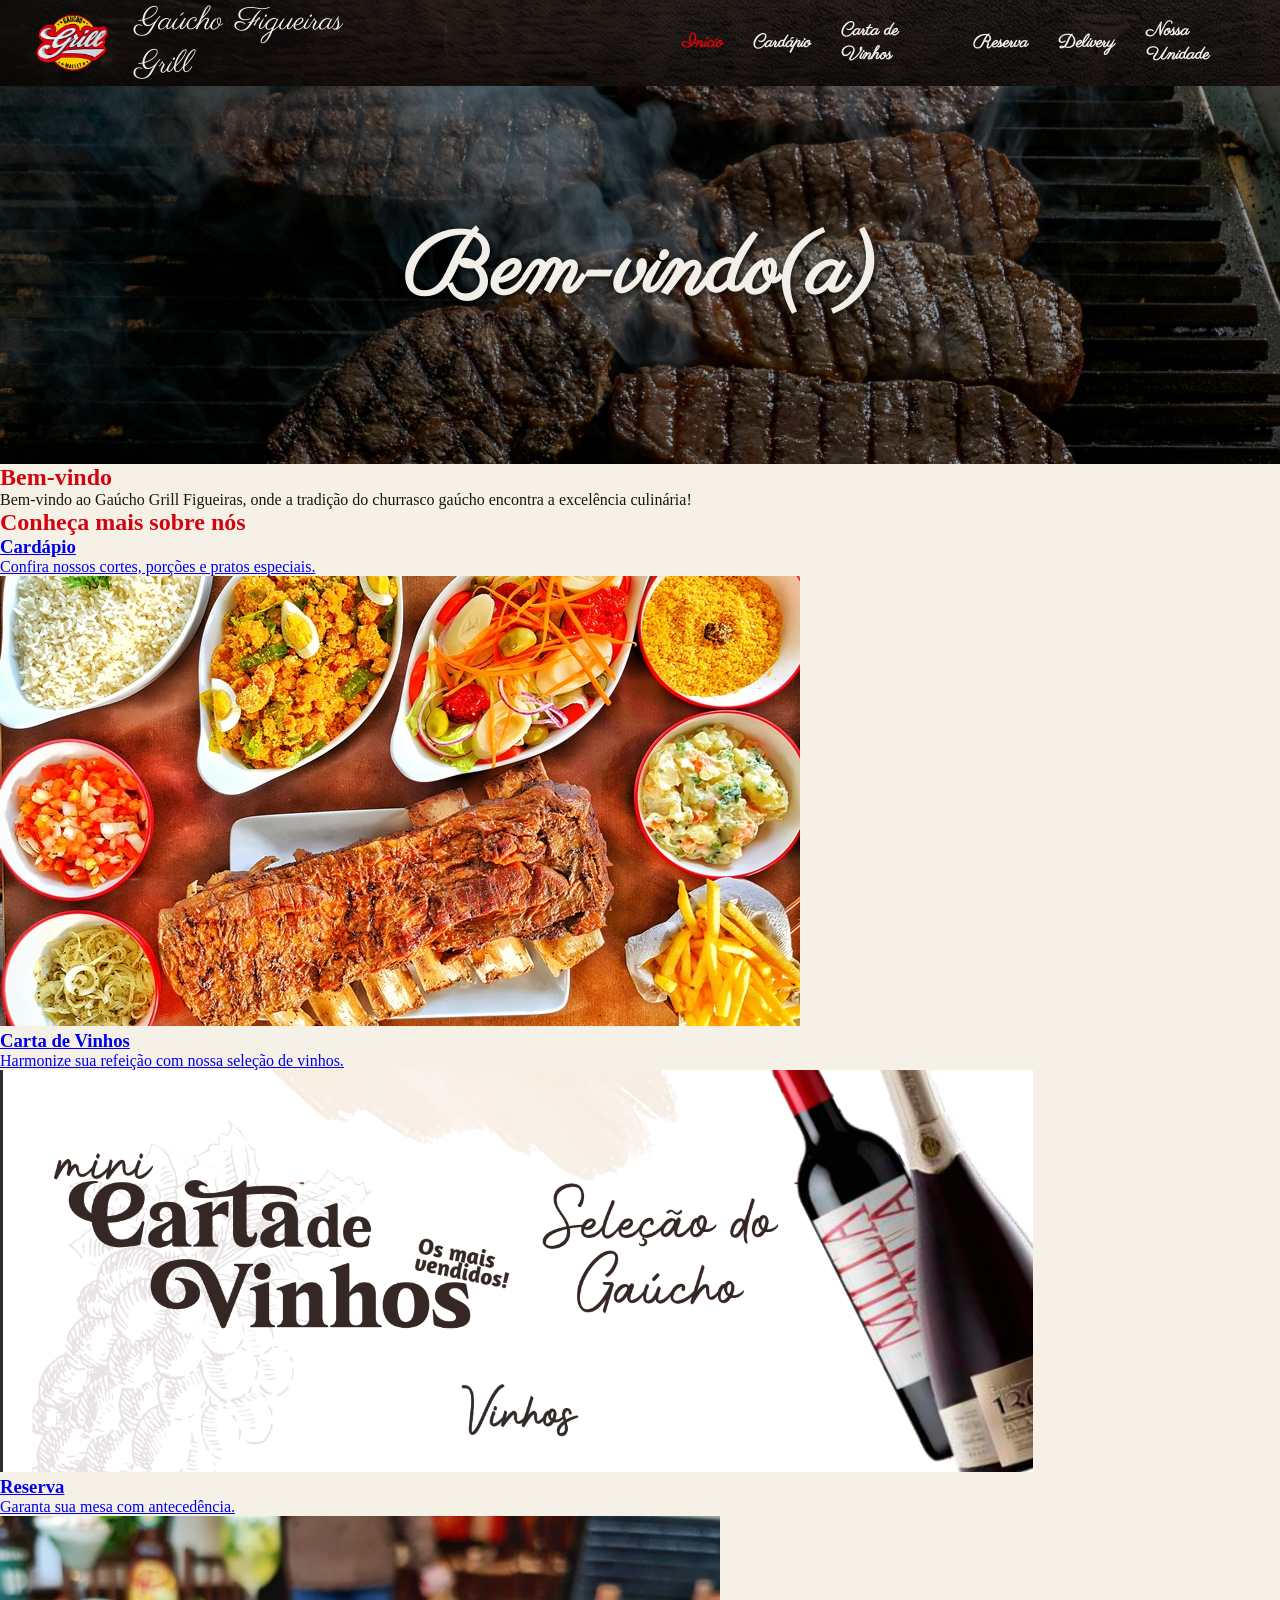
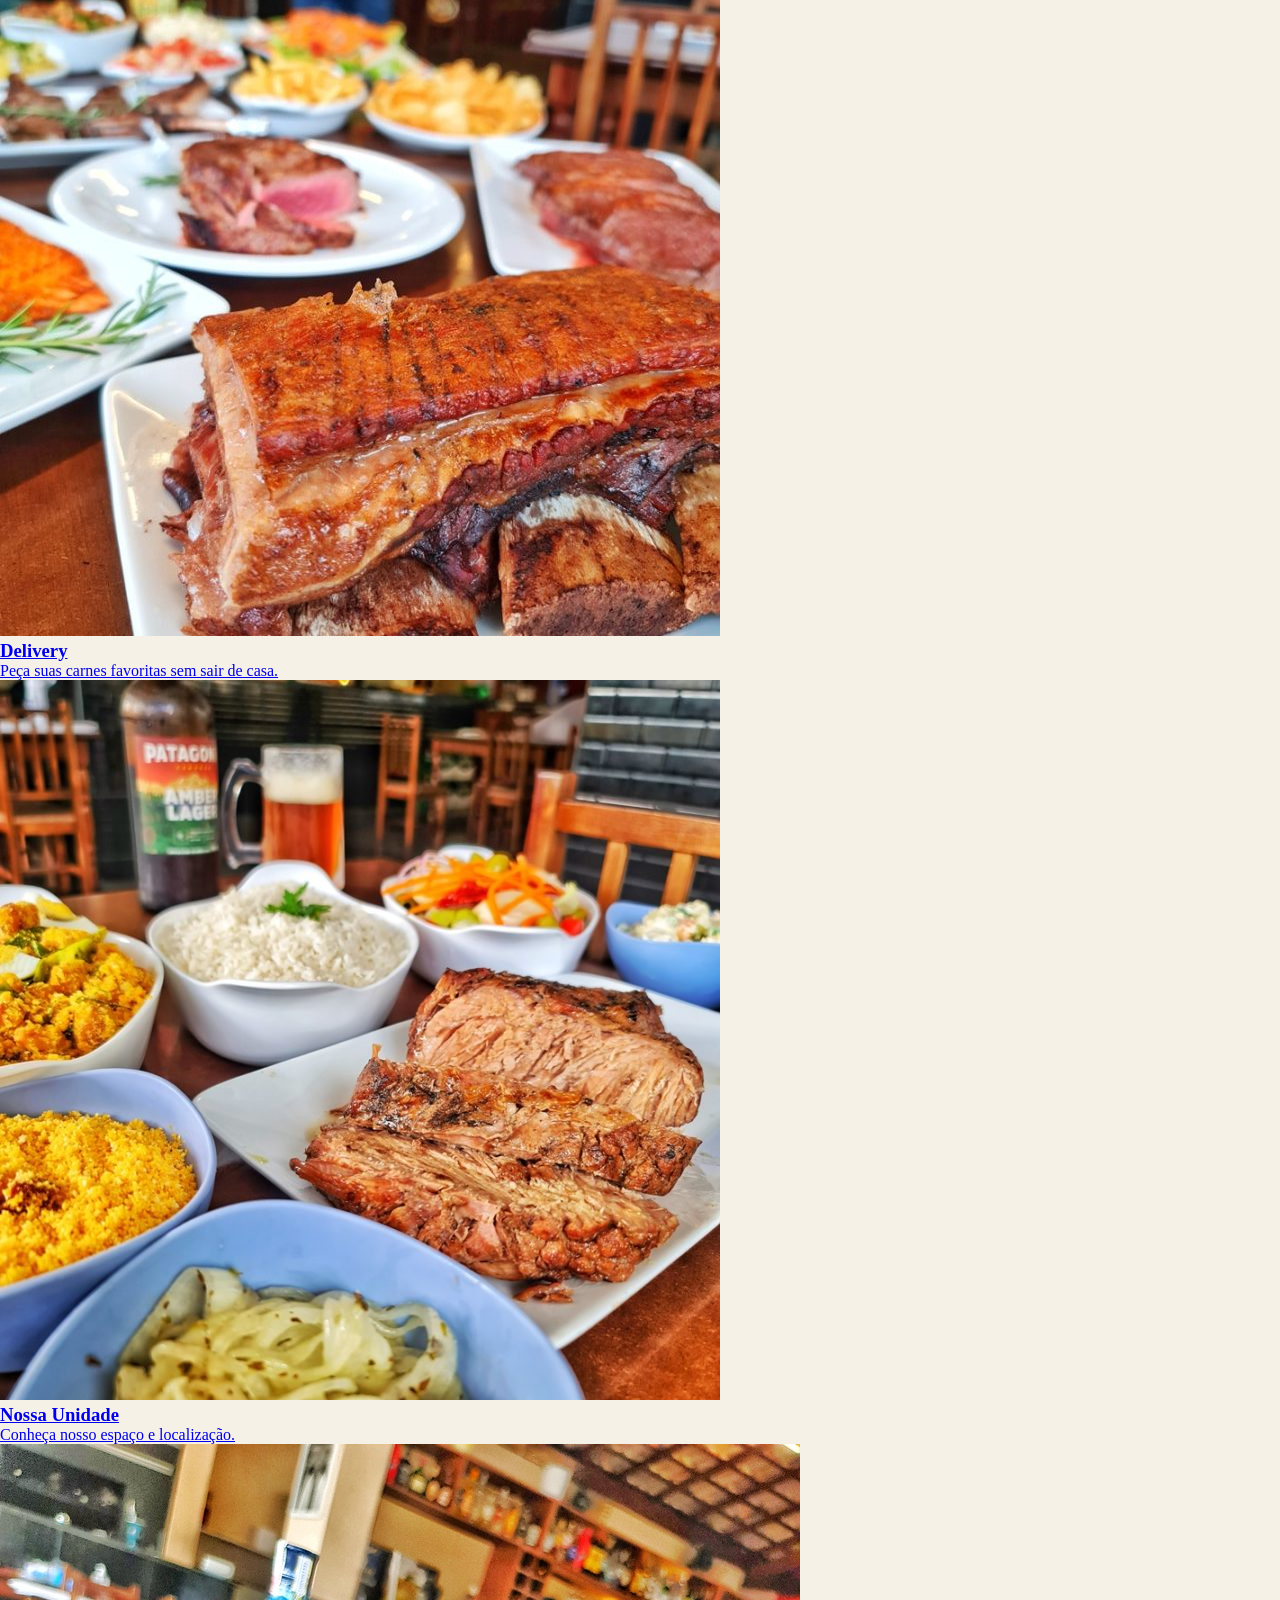
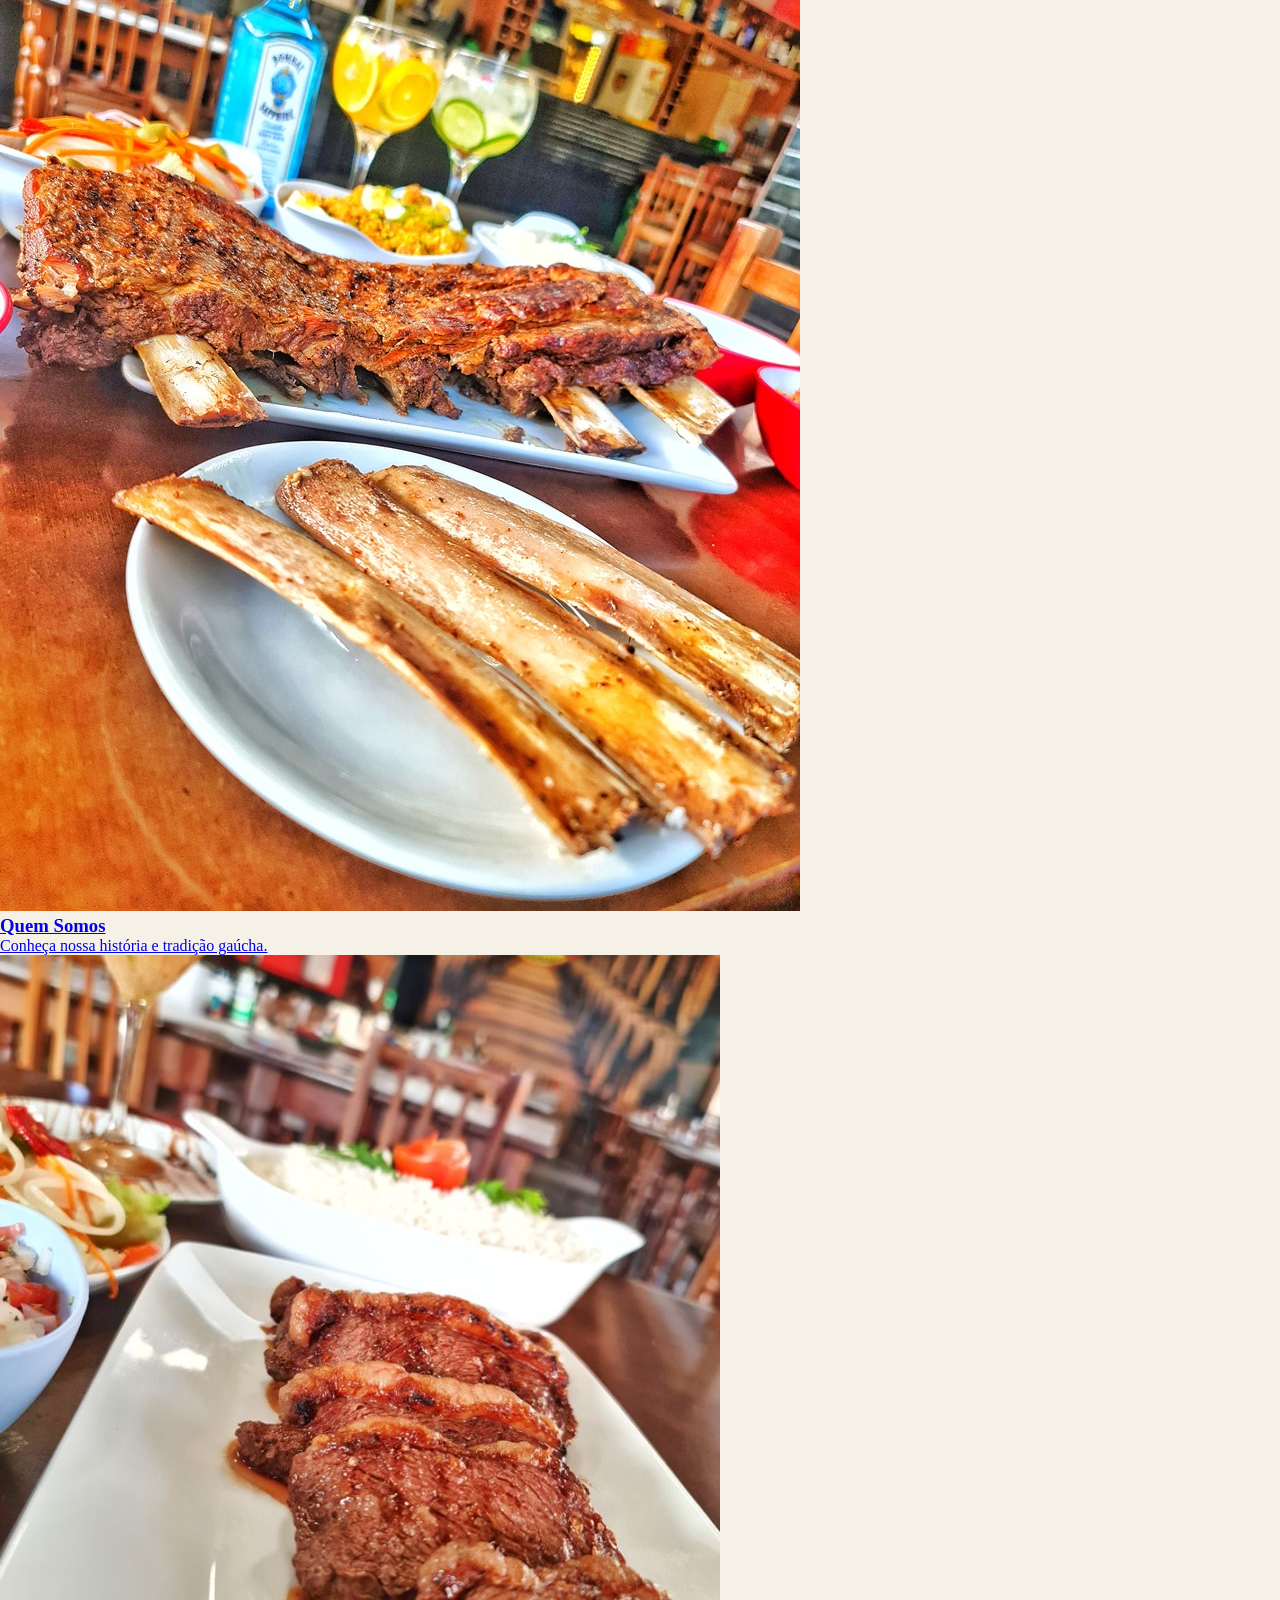
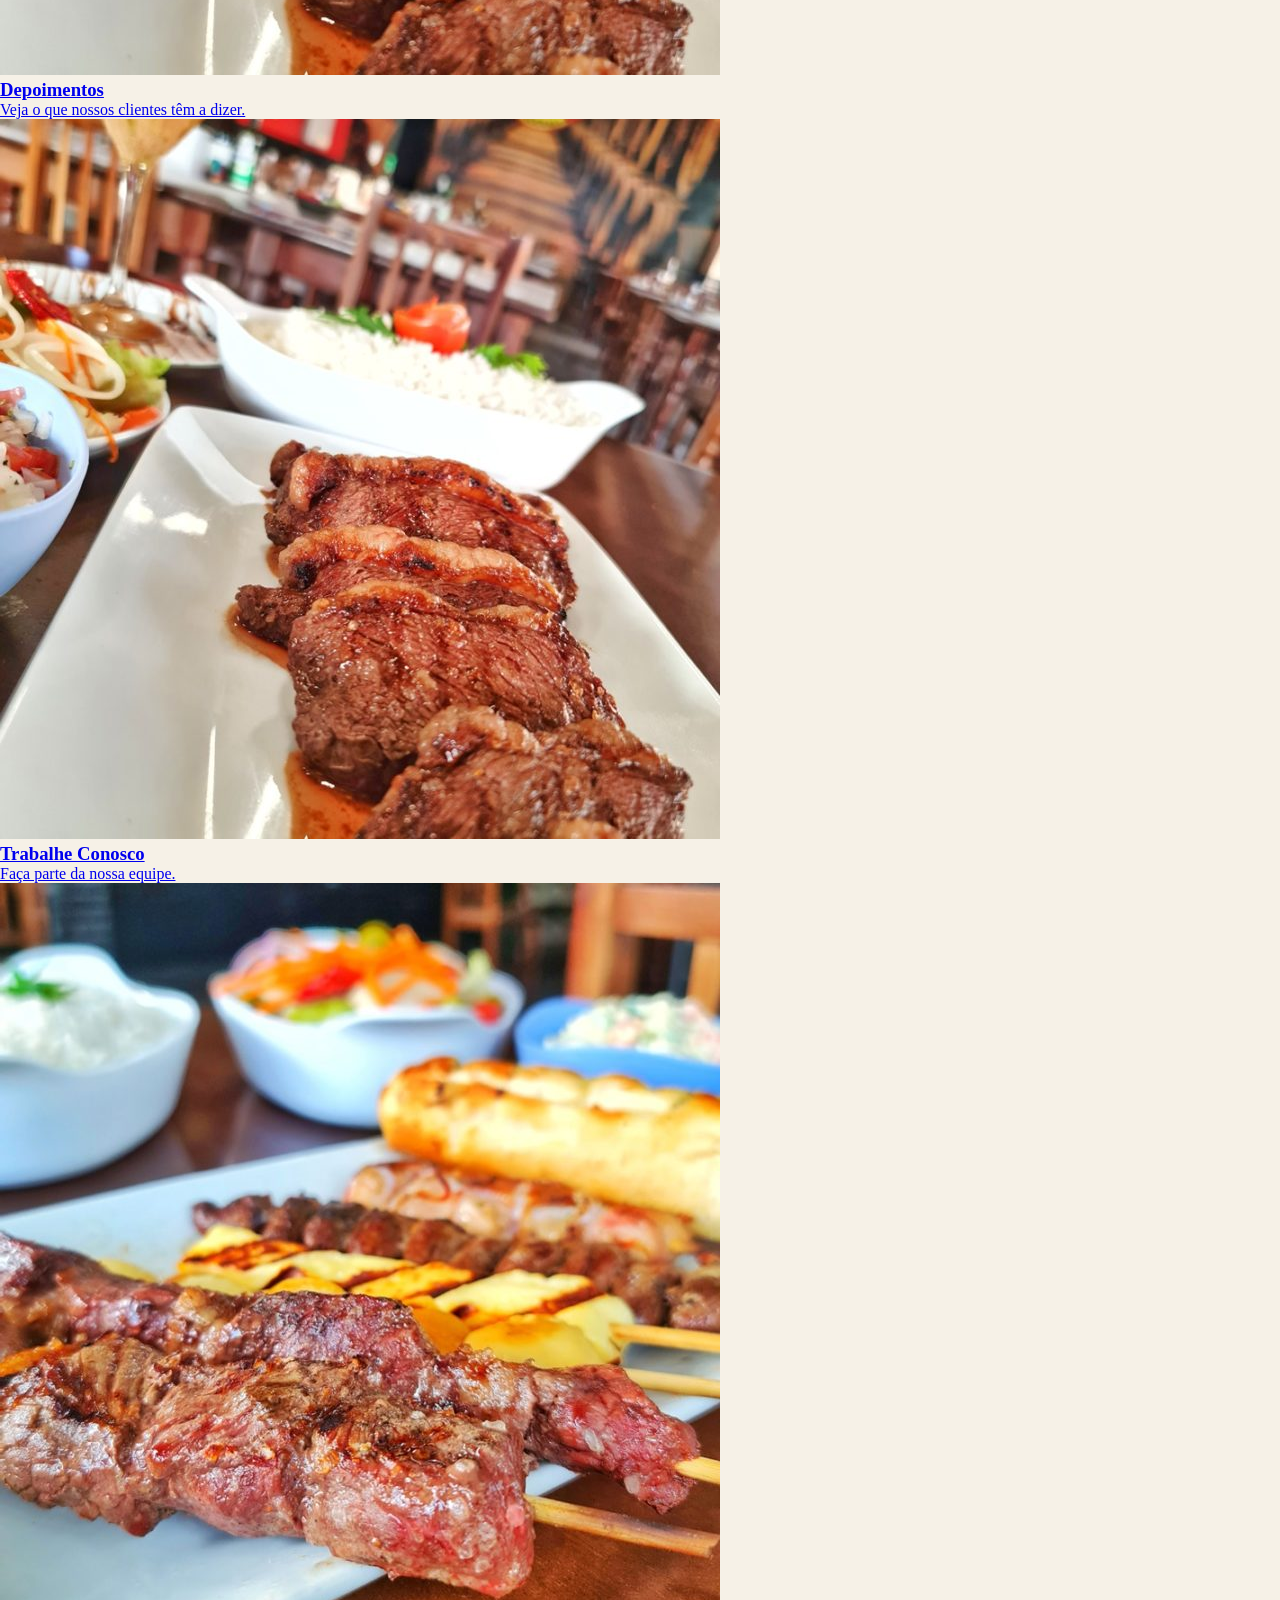
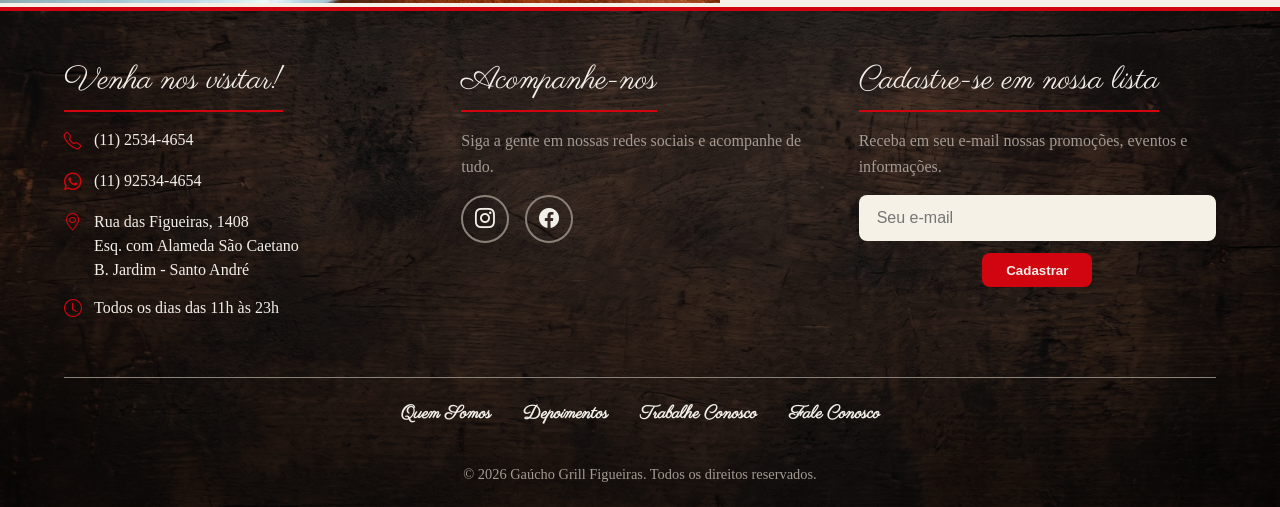
==== index.html @ 1b8442ca "Update social media links and header text" ====
<!DOCTYPE html>
<html lang="pt-BR">

<head>
    <meta charset="UTF-8">
    <meta name="viewport" content="width=device-width, initial-scale=1.0">
    <title>Gaúcho Grill Figueiras</title>

    <!--* link dos icones telefone e whatsapp-->
    <link rel="stylesheet" href="https://cdn.jsdelivr.net/npm/bootstrap-icons/font/bootstrap-icons.css">

    <!--* Caminho para o CSS. *-->
    <link rel="stylesheet" href="css/variaveis.css">
    <link rel="stylesheet" href="css/base.css">
    <link rel="stylesheet" href="css/header_footer.css"> 

</head>

<body>
    <a href="#main" class="skip-link">Pular para o conteúdo principal</a>

    <header class="header_inicio">
    
        <nav aria-label="Menu principal" class="menu">
            
            <a href="index.html" aria-label="Voltar para a página inicial">
                <img src="assets/logo/gaucho_logo.png" alt="Gaúcho Grill Figueiras - página inicial" class="logo">
            </a>
            <h1> Gaúcho Figueiras Grill </h1>
            <a href="index.html" aria-current="page">Início</a>
            <a href="paginas/cardapio.html">Cardápio</a>
            <a href="paginas/carta_vinho.html">Carta de Vinhos</a>
            <a href="paginas/reserva.html">Reserva</a>
            <a href="paginas/delivery.html">Delivery</a>
            <a href="paginas/nossa_unidade.html">Nossa Unidade</a>
        </nav>

        <h1 class="banner_inicial">Bem-vindo(a)</h1>

    </header>

    <main id="main">  
        <article>
            <h2>Bem-vindo</h2>
            <p>Bem-vindo ao Gaúcho Grill Figueiras, onde a tradição do churrasco
                gaúcho encontra a excelência culinária!</p>
        </article>

        <section>
            <h2>Conheça mais sobre nós</h2>

            <article>

                <a href="paginas/cardapio.html">
                    <h3>Cardápio</h3>
                    <p>Confira nossos cortes, porções e pratos especiais.</p>
                    <img src="assets/img/imagem_1.jpg" alt="Salão do restaurante com mesa farta">
                </a>

            </article>


            <article>
                <a href="paginas/carta_vinho.html">
                    <h3>Carta de Vinhos</h3>
                    <p>Harmonize sua refeição com nossa seleção de vinhos.</p>
                    <img src="assets/img/carta_vinho1.png" alt="Banner da Carta de vinhos - seleção do gaúcho">
                </a>
            </article>

            <article>

                <a href="paginas/reserva.html">
                    <h3>Reserva</h3>
                    <p>Garanta sua mesa com antecedência.</p>
                    <img src="assets/img/imagem_10.jpg" alt="Mesa farta com costelas em destaque">
                </a>
            </article>

            <article>

                <a href="paginas/delivery.html">
                    <h3>Delivery</h3>
                    <p>Peça suas carnes favoritas sem sair de casa.</p>
                    <img src="assets/img/imagem_7.jpg" alt="Prato de costela com arroz e farofa">
                </a>
            </article>

            <article>

                <a href="paginas/nossa_unidade.html">
                    <h3>Nossa Unidade</h3>
                    <p>Conheça nosso espaço e localização.</p>
                    <img src="assets/img/imagem_2.jpg" alt="Mesa farta do restaurante com bar ao fundo">

                </a>
            </article>

            <article>
                <a href="paginas/quem_somos.html">
                    <h3>Quem Somos</h3>
                    <p>Conheça nossa história e tradição gaúcha.</p>
                    <img src="assets/img/imagem_8.jpg"
                        alt="Mesa com prato de carne, arroz, uma taça de vinho, e ao fundo uma parte do restaurante desfocado">
                </a>
            </article>

            <article>
                <a href="paginas/depoimentos.html">
                    <h3>Depoimentos</h3>
                    <p>Veja o que nossos clientes têm a dizer.</p>
                    <img src="assets/img/imagem_8.jpg"
                        alt="Mesa com prato de carne, arroz, uma taça de vinho, e ao fundo uma parte do restaurante desfocado">

                </a>
            </article>

            <article>
                <a href="paginas/trabalhe_conosco.html">
                    <h3>Trabalhe Conosco</h3>
                    <p>Faça parte da nossa equipe.</p>
                    <img src="assets/img/imagem_6.jpg" alt="Espetos grelhados na churrasqueira">

                </a>
            </article>
        </section>
    </main>

    <footer id="rodape">
        <section class="coluna_footer">
            <h2>Venha nos visitar!</h2>
            <address>
                <ul class="lista_contato">
                    <li>
                        <i aria-hidden="true" class="bi bi-telephone"></i>
                        <a href="tel:+551125344654">(11) 2534-4654</a>
                    </li>
                    <li>
                        <i aria-hidden="true" class="bi bi-whatsapp"></i>
                        <a href="https://wa.me/5511925344654" target="_blank" rel="noopener noreferrer">
                            (11) 92534-4654<span class="visually-hidden"> (abre em nova aba)</span>
                        </a>
                    </li>
                    <li>
                        <i aria-hidden="true" class="bi bi-geo-alt"></i>
                        <a href="https://www.google.com/maps?q=Rua+das+Figueiras,+1408,+Santo+André" target="_blank" rel="noopener noreferrer">
                            Rua das Figueiras, 1408<br>
                            Esq. com Alameda São Caetano<br>
                            B. Jardim - Santo André<span class="visually-hidden"> (abre em nova aba)</span>
                        </a>
                    </li>
                    <li>
                        <i aria-hidden="true" class="bi bi-clock"></i>
                        Todos os dias das 11h às 23h
                    </li>
                </ul>
            </address>
        </section>

        <section class="coluna_footer">
            <h2>Acompanhe-nos</h2>
            <p>Siga a gente em nossas redes sociais e acompanhe de tudo.</p>
            <ul class="lista_redes">
                <li><a href="https://www.instagram.com/gauchofigueiras" aria-label="Instagram do Gaúcho Grill"><i aria-hidden="true" class="bi bi-instagram"></i></a></li>
                <li><a href="https://www.facebook.com/gauchofigueiras" aria-label="Facebook do Gaúcho Grill"><i aria-hidden="true" class="bi bi-facebook"></i></a></li>
            </ul>
        </section>

        <section class="coluna_footer">
            <h2>Cadastre-se em nossa lista</h2>
            <p>Receba em seu e-mail nossas promoções, eventos e informações.</p>
            <form class="form_lista" action="#" method="post">
                <label for="email" class="visually-hidden">E-mail</label>
                <input type="email" id="email" name="email" placeholder="Seu e-mail" autocomplete="email" required>
                <button type="submit">Cadastrar</button>
            </form>
        </section>

        <nav aria-label="Rodapé" class="menu_footer">
            <a href="paginas/quem_somos.html">Quem Somos</a>
            <a href="paginas/depoimentos.html">Depoimentos</a>
            <a href="paginas/trabalhe_conosco.html">Trabalhe Conosco</a>
            <a href="paginas/fale_conosco.html">Fale Conosco</a>
        </nav>

        <p class="copyright">&copy; 2026 Gaúcho Grill Figueiras. Todos os direitos reservados.</p>
    </footer>

</body>

</html>
---- css/variaveis.css ----
:root {

    /** Paleta **/

    /* Fundos */
    --cor-fundo-escuro: #1c1614;               /* 60%, base */
    --cor-fundo-escuro-alternativo: #2a201c;   /* 60%, base */
    --cor-fundo-claro: #f6f1e7;                /* 60%, base */
    
    /* Textos e Títulos */
    --texto-claro: #f2eee8;                    /* 30%, apoio */
    --texto-escuro: #1c1411;                   /* 30%, apoio */
    --texto-secundario: #a39a92;               /* 30%, apoio */
    --cor-titulo-escuro: #eec416;
    --cor-titulo-claro: #9e0410;  
    --cor-subtitulo-claro: 	#d10510;  

    /* Destaques */
    --cor-destaque-vermelho: #d10510;          /* 10%, destaque */
    --cor-destaque-amarelo:  #eec416;          /* 10%, destaque */

    /* Hover */
    --hover-vinho: #9e0410;                    
    --hover-mostarda: #c9a00d;

    /* Apoio, bordas e divisores */
    --cor-apoio: #5c6b3a;
    --borda-divisores: #8a8178;

    /* Espaçamentos */
    --espaçamento: 0.5rem;
}
---- css/header_footer.css ----
@import url('https://fonts.googleapis.com/css2?family=Cabin:ital,wght@0,400..700;1,400..700&family=Parisienne&display=swap');

* {                   /*! O seletor "*" serve para todos os elementos de modo geral. */
    margin: 0px;      
    padding: 0px;     
}

.visually-hidden {
    position: absolute;     
    width: 1px;             
    height: 1px;            
    overflow: hidden;       
    clip: rect(0 0 0 0);    
    white-space: nowrap;    /*! Impede o texto de quebrar linha */
}


/** <body> **/
body {                /*! Controla tudo que está dentro da tag <body> */
    background-color: var(--cor-fundo-claro);   
    color: var(--texto-escuro);                 
}


/** Skip-link para a acessibilidade. **/
.skip-link {          /*! Controla a tag <a href="#main" class="skip-link"> do HTML. */
    position: absolute;                         
    top: -100%;                                 /*! Joga o link para fora da tela */
    left: 0;                                    
    background-color: var(--cor-fundo-escuro);  
    color: var(--texto-claro);                  
    padding: 0.75rem 1rem;                      /*! Espaço dentro do link */
    z-index: 100;                               /*! Fica acima de todo o resto */
}

.skip-link:focus {      /*! aplica :focus ao skip-link para que ele receba foco. Serve para a acessibilidade. */
    top: 0;             /*! Traz o link de volta para a tela quando recebe foco */
}


/** Header **/
header {
    background-color: var(--cor-fundo-escuro);  /*! Cor de fundo escura do header */
}


/** faixa do menu: <nav aria-label="Menu principal" class="menu"> **/
.menu {                /*! Controla a tag <nav> do header. */
    background-image: 
        linear-gradient(rgba(0, 0, 0, 0), rgba(0, 0, 0, 0.4)),   
        url("../assets/img/header_footer.jpg");                    
    padding: 0rem 2rem;           
    display: flex;                
    align-items: center;          
    justify-content: flex-end;    /*! links no canto direito */
    gap: 1.5rem;                  
    position: fixed;              /*! A faixa acompanha a rolagem da página */
    top: 0;                       
    right: 0;                     
    left: 0;                      
    z-index: 50;                  
}

.menu h1 { 
    color: var(--texto-claro);
    font-family: "Parisienne", cursive;
    margin-right: 17rem;
    font-size: 2rem; 
    font-weight: 500;
    word-spacing: 0.2rem;
}

.menu a {               /*! Controla a tag <a> presente no <nav> do header. */
    padding: 0.20rem;                    /*! Espaço dentro de cada link */
    color: var(--texto-claro);           
    text-decoration: none;               /*! Tira o sublinhado do link */
    font-family: "Parisienne", cursive;
    font-size: large;
    font-weight: 700;
}

.menu a:first-child {
    margin-right: auto;   
    padding: 0;            
}

.menu a:first-child:hover {
    background-color: transparent;   
}

.menu a:hover {         /*! Controla o :hover (Quando o mouse interage com o elemento) da tag <a> presente <nav> do header. */
    color: var(--cor-destaque-vermelho);   
    transition: color 0.2s;
}                     


.menu a[aria-current="page"] {
    background-color: transparent;
    color: var(--cor-destaque-vermelho);          
}


/** Logo **/
.logo {
    height: 5rem;      
    width: auto;       
    display: block;    /*! Tira o espaço extra que imagens inline têm embaixo */
}

.link_logo {              /*! Controla a iamgem do  logo apenas */
    display: inline-block;   /*! Permite usar margem no link */
    margin: 0rem 1.5rem;     
} 


/** Banners: coisas em comum **/
.banner_inicial, .banner_cardapio, 
.banner_vinho, .banner_delivery, 
.banner_depoimentos, .banner_fale_conosco,
.banner_nossa_unidade, .banner_quem_somos,
.banner_reserva, .banner_trabalhe_conosco  {            
    margin-top: 5rem;                           
    background-size: cover;                     /*! A imagem cobre toda a área, cortando o excesso */
    min-height: 24rem;                          
    display: flex;                              /*! Ativa o centralizador do título */
    align-items: center;                        /*! Centraliza o título na vertical */
    justify-content: center;                    /*! Centraliza o título na horizontal */
    color: var(--texto-claro);                  
    text-shadow: 2px 2px 8px rgba(0, 0, 0, 0.8);   
    font-family: "Parisienne", cursive;        
    font-size: 5.5rem;                          
}



/** Banners: diferenças **/

/** 1- Banner index.html **/
.banner_inicial {            /*! Coloca um título e um banner. */
    background-image: 
        linear-gradient(rgba(0, 0, 0, 0.4), rgba(0, 0, 0, 0.4)),   /*! Película escura sobre a foto */
        url(../assets/img/banner_ficticio.jpg);                    /*! Imagem do banner da página inicial */
    background-repeat: no-repeat;     
    background-position: center;      
    background-size: cover;          
}

/** 2- Banner cardapio **/
.banner_cardapio {
    background-image: 
        linear-gradient(rgba(0, 0, 0, 0.4), rgba(0, 0, 0, 0.4)),   
        url(../assets/img/banner_ficticio.jpg);                    
    background-repeat: no-repeat;     
    background-position: center;      
    background-size: cover;           
}

/** 3- Banner Carta de Vinhos **/
.banner_vinho {
    background-image: 
        linear-gradient(rgba(0, 0, 0, 0.4), rgba(0, 0, 0, 0.4)),   
        url(../assets/img/carta_vinho1.png);                    
    background-repeat: no-repeat;     
    background-position: center;      
    background-size: cover;           
}

/** 4- Banner Delivery **/
.banner_delivery {
    background-image: 
        linear-gradient(rgba(0, 0, 0, 0.4), rgba(0, 0, 0, 0.4)),   
        url(../assets/img/imagem_7.jpg);                    
    background-repeat: no-repeat;     
    background-position: center;      
    background-size: cover;           
}

/** 5- Banner Depoimentos **/
.banner_depoimentos {
    background-image: 
        linear-gradient(rgba(0, 0, 0, 0.4), rgba(0, 0, 0, 0.4)),   
        url(../assets/img/imagem_8.jpg);                    
    background-repeat: no-repeat;     
    background-position: center;      
    background-size: cover;           
}

/** 6- Banner Fale Conosco **/
.banner_fale_conosco {
    background-image: 
        linear-gradient(rgba(0, 0, 0, 0.4), rgba(0, 0, 0, 0.4)),   
        url(../assets/img/banner_ficticio.jpg);                    
    background-repeat: no-repeat;     
    background-position: center;      
    background-size: cover;           
}

/** 7- Banner Nossa Unidade **/
.banner_nossa_unidade {
    background-image: 
        linear-gradient(rgba(0, 0, 0, 0.4), rgba(0, 0, 0, 0.4)),   
        url(../assets/img/imagem_2.jpg);                    
    background-repeat: no-repeat;     
    background-position: center;      
    background-size: cover;           
}

/** 8- Banner Quem Somos **/
.banner_quem_somos {
    background-image: 
        linear-gradient(rgba(0, 0, 0, 0.4), rgba(0, 0, 0, 0.4)),   
        url(../assets/img/imagem_8.jpg);                    
    background-repeat: no-repeat;     
    background-position: center;      
    background-size: cover;           
}

/** 9- Banner Reserva **/
.banner_reserva {
    background-image: 
        linear-gradient(rgba(0, 0, 0, 0.4), rgba(0, 0, 0, 0.4)),   
        url(../assets/img/imagem_10.jpg);                    
    background-repeat: no-repeat;     
    background-position: center;      
    background-size: cover;           
}

/** 10- Banner Trabalhe Conosco **/
.banner_trabalhe_conosco {
    background-image: 
        linear-gradient(rgba(0, 0, 0, 0.4), rgba(0, 0, 0, 0.4)),   
        url(../assets/img/imagem_6.jpg);                    
    background-repeat: no-repeat;     
    background-position: center;      
    background-size: cover;           
}



/** Footer **/
footer {
    background-color: var(--cor-fundo-escuro);   
    background-image:
        linear-gradient(rgba(0, 0, 0, 0), rgba(0, 0, 0, 0.4)),   
        url("../assets/img/header_footer.jpg");                    
    background-size: cover;          
    background-position: center;     
    background-repeat: no-repeat;    
    color: var(--texto-claro);       
    padding: 3rem 4rem 1.5rem;       
    display: grid;
    grid-template-columns: repeat(3, 1fr);       
    gap: 2.5rem;                                 
    border-top: 4px solid var(--cor-destaque-vermelho);   
}

/** Títulos das colunas **/
.coluna_footer h2 {
    color: var(--texto-claro);                   /*! Título creme (antes era vermelho), mais neutro e elegante */
    font-family: "Parisienne", cursive;         
    font-weight: 400;                            
    font-size: 2rem;                             
    margin-bottom: 1rem;                         
    padding-bottom: 0.5rem;                      
    border-bottom: 2px solid var(--cor-destaque-vermelho);   /*! O vermelho agora fica só no sublinhado (antes era vermelho) */
    display: inline-block;                       
}

.coluna_footer p {
    line-height: 1.6;                            
    margin-bottom: 1rem;                         
    color: var(--texto-secundario);              
}

/** Listas sem marcadores **/
.lista_contato,
.lista_redes {
    list-style: none;                            /*! Tira as bolinhas da lista */
}

/** Contato: ícone + texto **/
.lista_contato li {
    display: flex;                              
    gap: 0.75rem;                                
    margin-bottom: 0.9rem;                       
    line-height: 1.5;                            
}

.lista_contato i {
    color: var(--cor-destaque-vermelho);          
    font-size: 1.1rem;                           /*! Tamanho dos ícones */
}

address {
    font-style: normal;                          
}

/** Links **/
footer a {
    color: var(--texto-claro);                   
    text-decoration: none;                       /*! Tira o sublinhado */
    transition: color 0.2s;                      /*! Troca de cor suave */
}

footer a[aria-current="page"] {
    color: var(--cor-destaque-vermelho);                   
    text-decoration: none;                       /*! Tira o sublinhado */
    transition: color 0.2s;                      /*! Troca de cor suave */
}

footer a:hover {
    color: var(--cor-destaque-vermelho);        
}

footer a:focus-visible {
    outline: 2px solid var(--texto-claro);       /*! Anel de foco claro, só aparece para quem navega pelo teclado */
    outline-offset: 3px;                         /*! Afasta o anel do elemento */
}

/** Redes sociais: ícones redondos **/
.lista_redes {
    display: flex;                               /*! Ícones lado a lado */
    gap: 1rem;                                   
}

.lista_redes a {
    display: flex;                               
    align-items: center;                         
    justify-content: center;                    
    width: 2.75rem;                              
    height: 2.75rem;                             
    border: 2px solid var(--borda-divisores);    /*! Contorno discreto, cinza-quente (antes era vermelho) */
    border-radius: 50%;                          
    font-size: 1.25rem;                         
}

.lista_redes a:hover {
    background-color: var(--cor-destaque-vermelho);   
    border-color: var(--cor-destaque-vermelho);       /*! O contorno também fica vermelho no hover */
    color: var(--texto-escuro);                      
}

/** Formulário: campo e botão na mesma linha **/
.form_lista {
    display: flex; 
    flex-direction: column;
    gap: 0.75rem;                              
}

.form_lista input {
    padding: 0.75rem 1rem;
    border: 2px solid transparent;
    border-radius: 8px;         
    background-color: var(--cor-fundo-claro);
    color: var(--texto-escuro);
    font-size: 1rem;                            
}

.form_lista input:focus {
    outline: none;                               /*! Tira o contorno padrão do navegador */
    border-color: var(--cor-destaque-vermelho);   /*! Borda amarela quando o campo está selecionado */
}

.form_lista button {
    align-self: center;          
    padding: 0.6rem 1.5rem;
    border: none;
    border-radius: 8px;
    background-color: var(--cor-destaque-vermelho);
    color: var(--texto-claro);
    font-weight: 700;
    cursor: pointer;
    transition: background-color 0.2s;
}

.form_lista button:hover {
    background-color: var(--hover-vinho);        /*! Vinho mais escuro ao passar o mouse */
}

/** Menu do rodapé **/
.menu_footer,
.copyright {
    grid-column: 1 / -1;                         /*! Ocupa a largura toda, da primeira à última coluna */
    text-align: center;                          
}

.menu_footer {
    display: flex;                               
    justify-content: center;                     
    gap: 2rem;                                   
    padding-top: 1.5rem;                         
    border-top: 1px solid var(--borda-divisores);
    font-family: "Parisienne", cursive;
    font-size: large;
    font-weight: 700;  
}

/** Copyright **/
.copyright {
    color: var(--texto-secundario);             
    font-size: 0.9rem;                           
    margin: 0;                                   
}


/** Footer no celular e tablet: uma coluna só **/
@media (max-width: 900px) {                      /*! Vale só para telas de até 900px */

    footer {
        grid-template-columns: 1fr;              /*! Vira 1 coluna, uma embaixo da outra */
        padding: 2rem 1.5rem 1rem;             
    }

    .menu_footer {
        flex-direction: column;                  
        align-items: center;                     
        gap: 1rem;                               
    }
}

/** Títulos **/
h1 {
    color: var(--cor-titulo-claro);              
}

h2 {
    color: var(--cor-subtitulo-claro);           
}
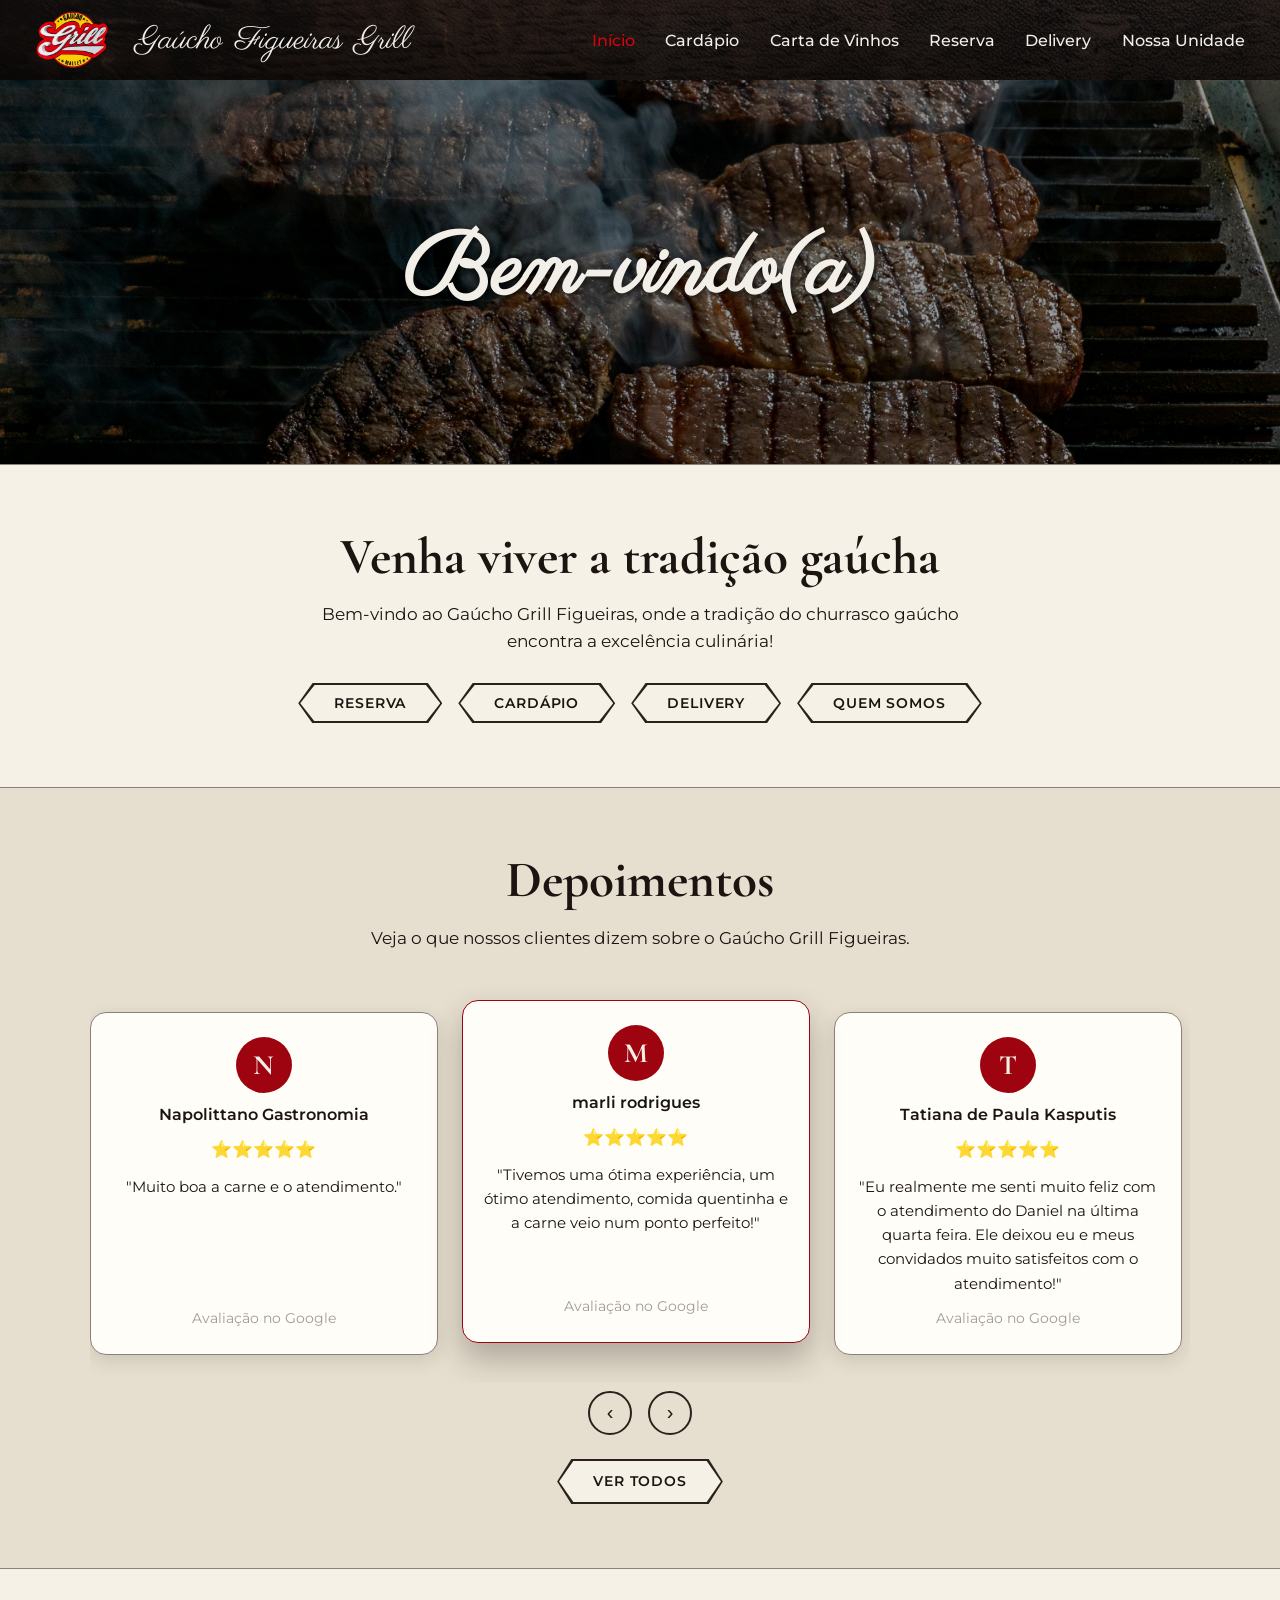
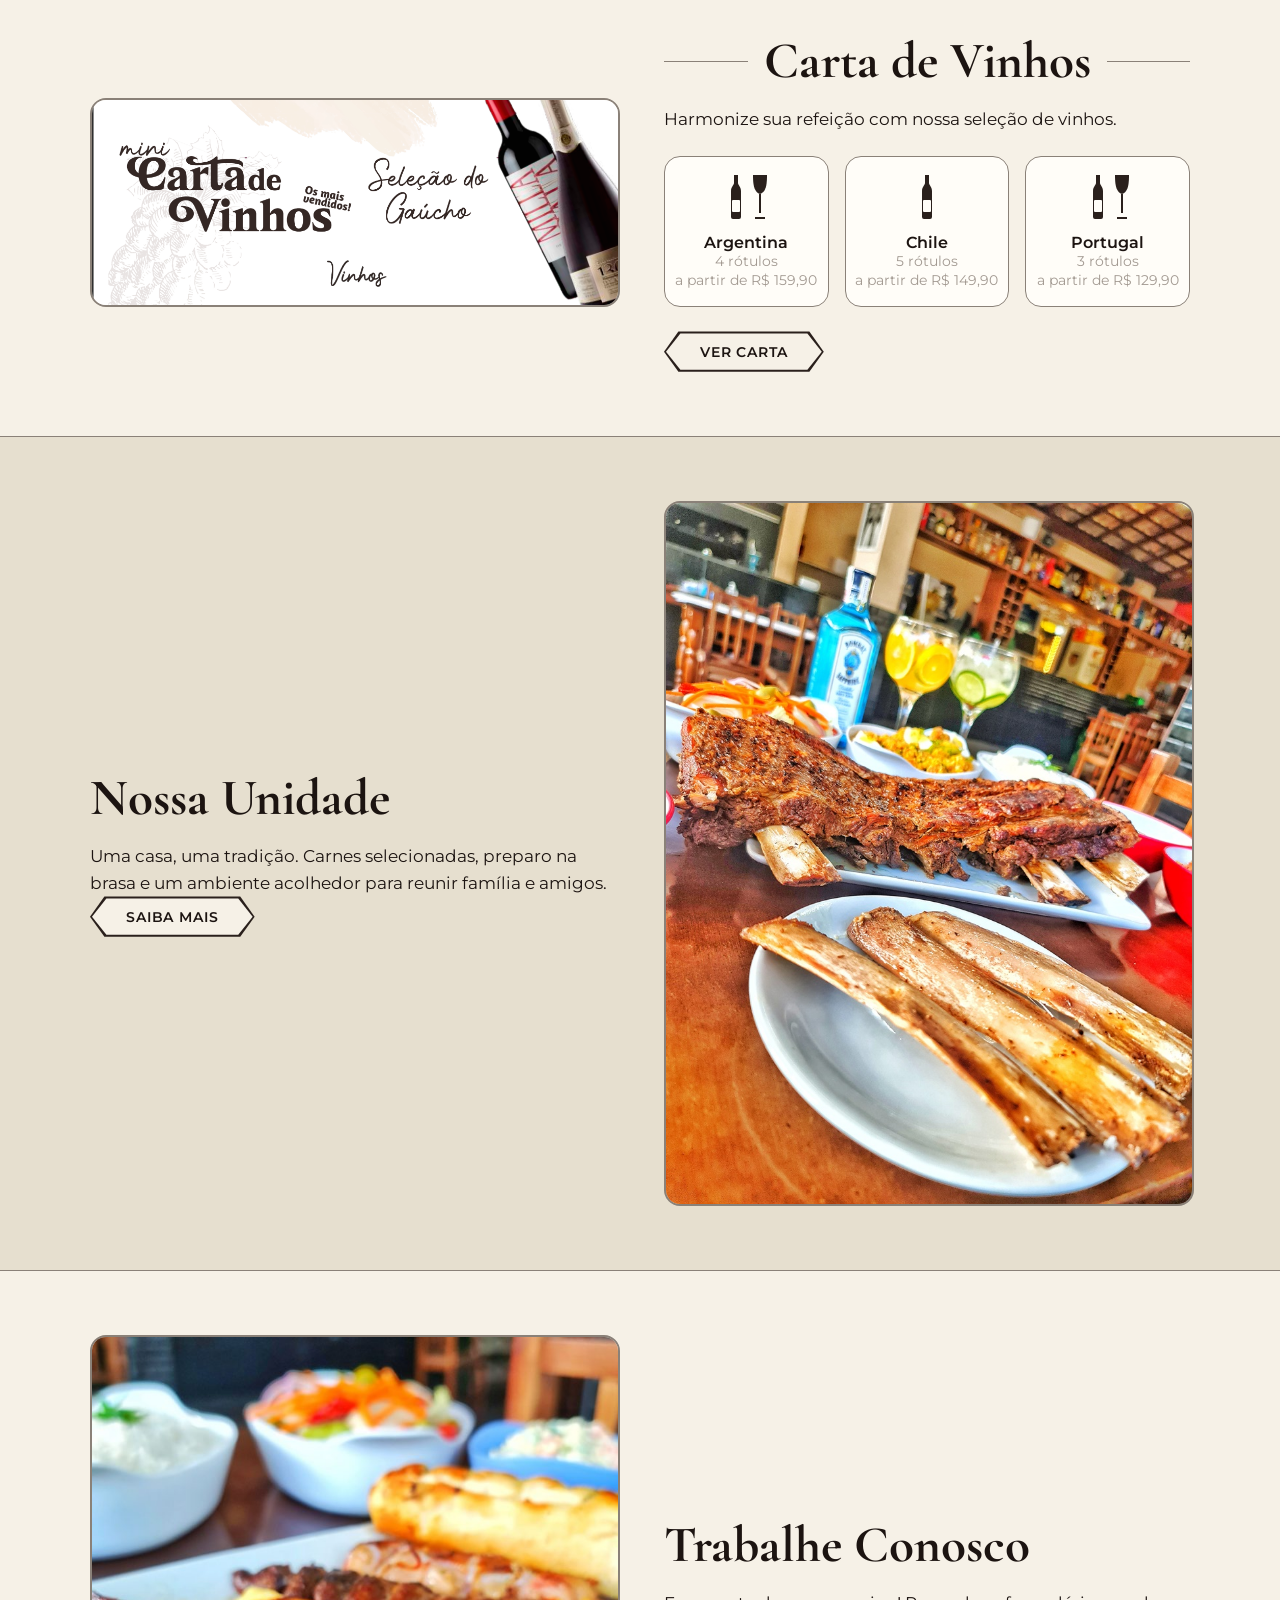
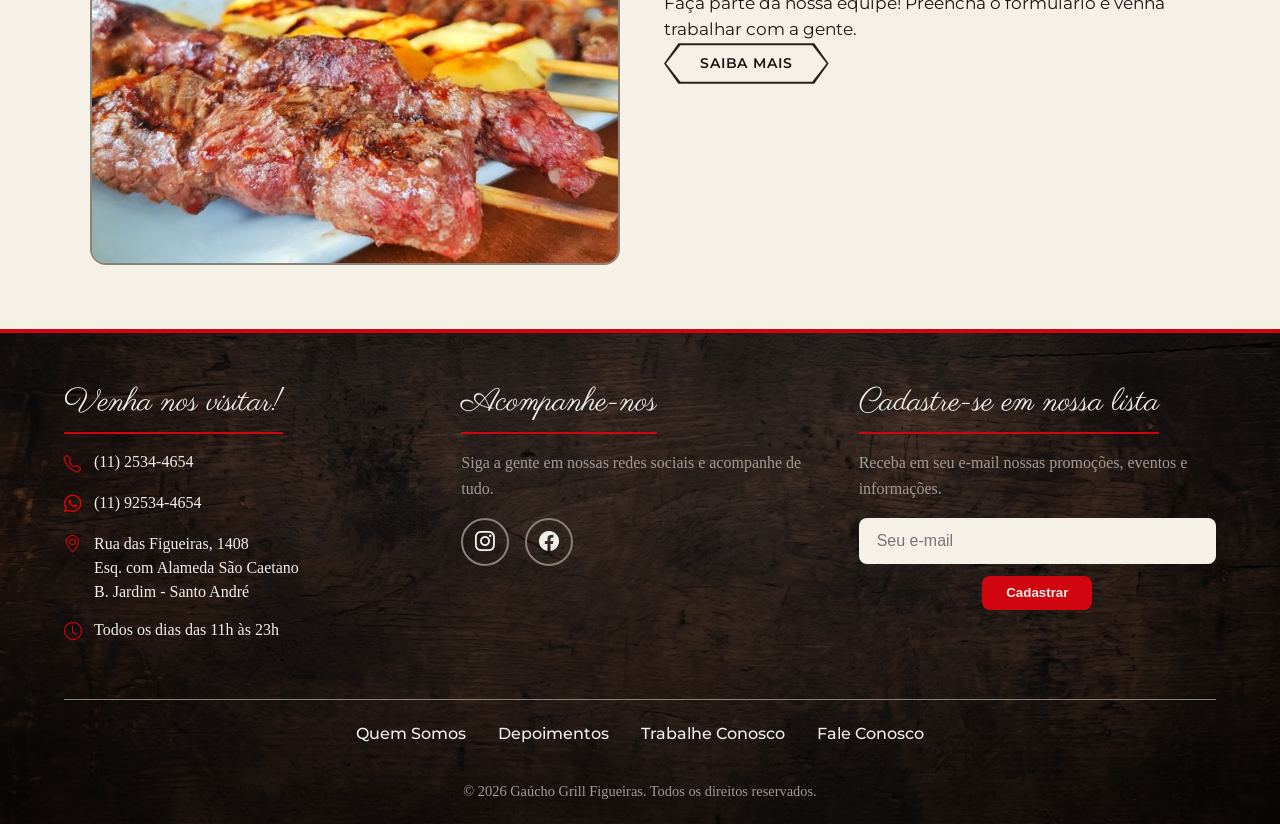
==== commit 64736e85: "feat: redesenha página inicial com carrossel de depoimentos e atualiza estilos" ====
--- a/index.html
+++ b/index.html
@@ -12,17 +12,19 @@
     <!--* Caminho para o CSS. *-->
     <link rel="stylesheet" href="css/variaveis.css">
     <link rel="stylesheet" href="css/base.css">
-    <link rel="stylesheet" href="css/header_footer.css"> 
-
+    <link rel="stylesheet" href="css/header_footer.css">
+
+    <!--* JavaScript: botões do carrossel de depoimentos *-->
+    <script src="js/depoimentos.js" defer></script>
 </head>
 
-<body>
+<body class="pagina-inicial">
     <a href="#main" class="skip-link">Pular para o conteúdo principal</a>
 
     <header class="header_inicio">
-    
+
         <nav aria-label="Menu principal" class="menu">
-            
+
             <a href="index.html" aria-label="Voltar para a página inicial">
                 <img src="assets/logo/gaucho_logo.png" alt="Gaúcho Grill Figueiras - página inicial" class="logo">
             </a>
@@ -39,91 +41,202 @@
 
     </header>
 
-    <main id="main">  
-        <article>
-            <h2>Bem-vindo</h2>
+    <main id="main">
+
+        <!--* Ícones SVG reutilizados nos cards de vinhos -->
+        <svg class="visually-hidden" aria-hidden="true" focusable="false">
+            <symbol id="icone-garrafa" viewBox="0 0 24 48">
+                <path fill="currentColor"
+                    d="M10 2h4v8c0 2 3 4 3 8v26a2 2 0 0 1-2 2H9a2 2 0 0 1-2-2V18c0-4 3-6 3-8z" />
+                <rect x="8" y="27" width="8" height="12" rx="1" fill="var(--cor-cartao)" />
+            </symbol>
+            <symbol id="icone-taca" viewBox="0 0 24 48">
+                <path fill="currentColor" d="M5 2h14c0 10-1 17-7 19-6-2-7-9-7-19z" />
+                <path fill="currentColor" d="M11 21h2v19h-2z" />
+                <path fill="currentColor" d="M7 44h10v2H7z" />
+            </symbol>
+        </svg>
+
+        <section class="apresentacao" aria-labelledby="titulo-apresentacao">
+            <h2 id="titulo-apresentacao">Venha viver a tradição gaúcha</h2>
             <p>Bem-vindo ao Gaúcho Grill Figueiras, onde a tradição do churrasco
                 gaúcho encontra a excelência culinária!</p>
-        </article>
-
-        <section>
-            <h2>Conheça mais sobre nós</h2>
+
+            <nav aria-label="Atalhos">
+                <ul class="atalhos">
+                    <li><a class="botao" href="paginas/reserva.html">Reserva</a></li>
+                    <li><a class="botao" href="paginas/cardapio.html">Cardápio</a></li>
+                    <li><a class="botao" href="paginas/delivery.html">Delivery</a></li>
+                    <li><a class="botao" href="paginas/quem_somos.html">Quem Somos</a></li>
+                </ul>
+            </nav>
+        </section>
+
+        <section class="secao-depoimentos" aria-labelledby="titulo-depoimentos">
+            <h2 id="titulo-depoimentos">Depoimentos</h2>
+            <p>Veja o que nossos clientes dizem sobre o Gaúcho Grill Figueiras.</p>
+
+            <ul class="carrossel" id="lista-depoimentos" tabindex="0" aria-label="Depoimentos de clientes">
+                <li>
+                    <article class="cartao-depoimento">
+                        <span class="avatar" aria-hidden="true">N</span>
+                        <h3>Napolittano Gastronomia</h3>
+                        <p><span role="img" aria-label="Avaliação 5 de 5 estrelas">⭐⭐⭐⭐⭐</span></p>
+                        <blockquote>
+                            <p>"Muito boa a carne e o atendimento."</p>
+                        </blockquote>
+                        <p class="origem-avaliacao">Avaliação no Google</p>
+                    </article>
+                </li>
+
+                <li>
+                    <article class="cartao-depoimento">
+                        <span class="avatar" aria-hidden="true">M</span>
+                        <h3>marli rodrigues</h3>
+                        <p><span role="img" aria-label="Avaliação 5 de 5 estrelas">⭐⭐⭐⭐⭐</span></p>
+                        <blockquote>
+                            <p>"Tivemos uma ótima experiência, um ótimo atendimento, comida quentinha e a carne veio
+                                num ponto perfeito!"</p>
+                        </blockquote>
+                        <p class="origem-avaliacao">Avaliação no Google</p>
+                    </article>
+                </li>
+
+                <li>
+                    <article class="cartao-depoimento">
+                        <span class="avatar" aria-hidden="true">T</span>
+                        <h3>Tatiana de Paula Kasputis</h3>
+                        <p><span role="img" aria-label="Avaliação 5 de 5 estrelas">⭐⭐⭐⭐⭐</span></p>
+                        <blockquote>
+                            <p>"Eu realmente me senti muito feliz com o atendimento do Daniel na última quarta feira.
+                                Ele deixou eu e meus convidados muito satisfeitos com o atendimento!"</p>
+                        </blockquote>
+                        <p class="origem-avaliacao">Avaliação no Google</p>
+                    </article>
+                </li>
+
+                <li>
+                    <article class="cartao-depoimento">
+                        <span class="avatar" aria-hidden="true">L</span>
+                        <h3>Leila Araujo</h3>
+                        <p><span role="img" aria-label="Avaliação 5 de 5 estrelas">⭐⭐⭐⭐⭐</span></p>
+                        <blockquote>
+                            <p>"Simplesmente ameiii! Amei a experiência, amei o atendimento do Francisco.
+                                Comida deliciosa, ambiente muito bom. Recomendo"</p>
+                        </blockquote>
+                        <p class="origem-avaliacao">Avaliação no Google</p>
+                    </article>
+                </li>
+
+                <li>
+                    <article class="cartao-depoimento">
+                        <span class="avatar" aria-hidden="true">C</span>
+                        <h3>Cibeli Pepineli</h3>
+                        <p><span role="img" aria-label="Avaliação 5 de 5 estrelas">⭐⭐⭐⭐⭐</span></p>
+                        <blockquote>
+                            <p>"Eu adoro esse restaurante! Qualidade excepcional, atendimento, ambiente, até mesmo o
+                                delivery é fantástico. [...] Parabéns a todos, esse restaurante é fantástico!"</p>
+                        </blockquote>
+                        <p class="origem-avaliacao">Avaliação no Google</p>
+                    </article>
+                </li>
+
+                <li>
+                    <article class="cartao-depoimento">
+                        <span class="avatar" aria-hidden="true">C</span>
+                        <h3>Carolliny Mattesco</h3>
+                        <p><span role="img" aria-label="Avaliação 5 de 5 estrelas">⭐⭐⭐⭐⭐</span></p>
+                        <blockquote>
+                            <p>"Se vc está procurando um lugar de comida de verdade e bem servida, esse é o lugar!
+                                [...] Carne de primeira, ao ponto e macia! Serviço bem rápido."</p>
+                        </blockquote>
+                        <p class="origem-avaliacao">Avaliação no Google</p>
+                    </article>
+                </li>
+            </ul>
+
+            <!--* Fica escondido até o JavaScript rodar (js/depoimentos.js) -->
+            <nav class="carrossel-controles" id="controles-depoimentos" aria-label="Navegar pelos depoimentos" hidden>
+                <button type="button" data-direcao="-1" aria-controls="lista-depoimentos"
+                    aria-label="Depoimento anterior"><span aria-hidden="true">&#8249;</span></button>
+                <button type="button" data-direcao="1" aria-controls="lista-depoimentos"
+                    aria-label="Próximo depoimento"><span aria-hidden="true">&#8250;</span></button>
+            </nav>
+
+            <p class="acao"><a class="botao" href="paginas/depoimentos.html">Ver todos<span
+                        class="visually-hidden"> os depoimentos</span></a></p>
+        </section>
+
+        <section class="secao-dividida secao-vinhos" aria-labelledby="titulo-vinhos">
+            <figure>
+                <img src="assets/img/carta_vinho1.png" alt="Banner da Carta de vinhos - seleção do gaúcho">
+            </figure>
 
             <article>
-
-                <a href="paginas/cardapio.html">
-                    <h3>Cardápio</h3>
-                    <p>Confira nossos cortes, porções e pratos especiais.</p>
-                    <img src="assets/img/imagem_1.jpg" alt="Salão do restaurante com mesa farta">
-                </a>
-
+                <h2 id="titulo-vinhos">Carta de Vinhos</h2>
+                <p>Harmonize sua refeição com nossa seleção de vinhos.</p>
+
+                <ul class="cartoes-vinho">
+                    <li>
+                        <svg class="icone-vinho" viewBox="0 0 56 48" aria-hidden="true" focusable="false">
+                            <use href="#icone-garrafa" x="6" width="24" height="48" />
+                            <use href="#icone-taca" x="30" width="24" height="48" />
+                        </svg>
+                        <h3>Argentina</h3>
+                        <p>4 rótulos</p>
+                        <p>a partir de R$ 159,90</p>
+                    </li>
+                    <li>
+                        <svg class="icone-vinho" viewBox="0 0 56 48" aria-hidden="true" focusable="false">
+                            <use href="#icone-garrafa" x="16" width="24" height="48" />
+                        </svg>
+                        <h3>Chile</h3>
+                        <p>5 rótulos</p>
+                        <p>a partir de R$ 149,90</p>
+                    </li>
+                    <li>
+                        <svg class="icone-vinho" viewBox="0 0 56 48" aria-hidden="true" focusable="false">
+                            <use href="#icone-garrafa" x="6" width="24" height="48" />
+                            <use href="#icone-taca" x="30" width="24" height="48" />
+                        </svg>
+                        <h3>Portugal</h3>
+                        <p>3 rótulos</p>
+                        <p>a partir de R$ 129,90</p>
+                    </li>
+                </ul>
+
+                <a class="botao" href="paginas/carta_vinho.html">Ver carta<span class="visually-hidden"> de
+                        vinhos</span></a>
             </article>
-
-
+        </section>
+
+        <section class="secao-dividida secao-unidade" aria-labelledby="titulo-unidade">
             <article>
-                <a href="paginas/carta_vinho.html">
-                    <h3>Carta de Vinhos</h3>
-                    <p>Harmonize sua refeição com nossa seleção de vinhos.</p>
-                    <img src="assets/img/carta_vinho1.png" alt="Banner da Carta de vinhos - seleção do gaúcho">
-                </a>
+                <h2 id="titulo-unidade">Nossa Unidade</h2>
+                <p>Uma casa, uma tradição. Carnes selecionadas, preparo na brasa e um ambiente acolhedor para
+                    reunir família e amigos.</p>
+                <a class="botao" href="paginas/nossa_unidade.html">Saiba mais<span class="visually-hidden"> sobre nossa
+                        unidade</span></a>
             </article>
 
+            <figure>
+                <img src="assets/img/imagem_2.jpg" alt="Mesa farta do restaurante com bar ao fundo">
+            </figure>
+        </section>
+
+        <section class="secao-dividida secao-trabalhe" aria-labelledby="titulo-trabalhe">
+            <figure>
+                <img src="assets/img/imagem_6.jpg" alt="Espetos grelhados na churrasqueira">
+            </figure>
+
             <article>
-
-                <a href="paginas/reserva.html">
-                    <h3>Reserva</h3>
-                    <p>Garanta sua mesa com antecedência.</p>
-                    <img src="assets/img/imagem_10.jpg" alt="Mesa farta com costelas em destaque">
-                </a>
+                <h2 id="titulo-trabalhe">Trabalhe Conosco</h2>
+                <p>Faça parte da nossa equipe! Preencha o formulário e venha trabalhar com a gente.</p>
+                <a class="botao" href="paginas/trabalhe_conosco.html">Saiba mais<span class="visually-hidden"> sobre
+                        as vagas</span></a>
             </article>
-
-            <article>
-
-                <a href="paginas/delivery.html">
-                    <h3>Delivery</h3>
-                    <p>Peça suas carnes favoritas sem sair de casa.</p>
-                    <img src="assets/img/imagem_7.jpg" alt="Prato de costela com arroz e farofa">
-                </a>
-            </article>
-
-            <article>
-
-                <a href="paginas/nossa_unidade.html">
-                    <h3>Nossa Unidade</h3>
-                    <p>Conheça nosso espaço e localização.</p>
-                    <img src="assets/img/imagem_2.jpg" alt="Mesa farta do restaurante com bar ao fundo">
-
-                </a>
-            </article>
-
-            <article>
-                <a href="paginas/quem_somos.html">
-                    <h3>Quem Somos</h3>
-                    <p>Conheça nossa história e tradição gaúcha.</p>
-                    <img src="assets/img/imagem_8.jpg"
-                        alt="Mesa com prato de carne, arroz, uma taça de vinho, e ao fundo uma parte do restaurante desfocado">
-                </a>
-            </article>
-
-            <article>
-                <a href="paginas/depoimentos.html">
-                    <h3>Depoimentos</h3>
-                    <p>Veja o que nossos clientes têm a dizer.</p>
-                    <img src="assets/img/imagem_8.jpg"
-                        alt="Mesa com prato de carne, arroz, uma taça de vinho, e ao fundo uma parte do restaurante desfocado">
-
-                </a>
-            </article>
-
-            <article>
-                <a href="paginas/trabalhe_conosco.html">
-                    <h3>Trabalhe Conosco</h3>
-                    <p>Faça parte da nossa equipe.</p>
-                    <img src="assets/img/imagem_6.jpg" alt="Espetos grelhados na churrasqueira">
-
-                </a>
-            </article>
-        </section>
+        </section>
+
     </main>
 
     <footer id="rodape">
@@ -188,4 +301,4 @@
 
 </body>
 
-</html>
+</html>
--- a/css/variaveis.css
+++ b/css/variaveis.css
@@ -1,32 +1,124 @@
+/* ==========================================================================
+   VARIAVEIS.CSS
+   Todas as variáveis do site ficam aqui (cores, fontes, medidas, imagens
+   e efeitos). Nos outros arquivos CSS, só use var(--nome).
+
+   Índice
+   1. Cores
+   2. Tipografia
+   3. Medidas e espaçamentos
+   4. Imagens
+   5. Efeitos (gradientes, sombras)
+   6. Fale Conosco e Depoimentos
+   ========================================================================== */
+
 :root {
 
-    /** Paleta **/
+    /* ---------- 1. CORES ---------- */
 
     /* Fundos */
-    --cor-fundo-escuro: #1c1614;               /* 60%, base */
-    --cor-fundo-escuro-alternativo: #2a201c;   /* 60%, base */
-    --cor-fundo-claro: #f6f1e7;                /* 60%, base */
-    
-    /* Textos e Títulos */
-    --texto-claro: #f2eee8;                    /* 30%, apoio */
-    --texto-escuro: #1c1411;                   /* 30%, apoio */
-    --texto-secundario: #a39a92;               /* 30%, apoio */
+    --cor-fundo-escuro: #1c1614;
+    --cor-fundo-escuro-alternativo: #2a201c;
+    --cor-fundo-claro: #f6f1e7;
+
+    /* Textos */
+    --texto-claro: #f2eee8;
+    --texto-escuro: #1c1411;
+    --texto-secundario: #a39a92;
+
+    /* Títulos */
     --cor-titulo-escuro: #eec416;
-    --cor-titulo-claro: #9e0410;  
-    --cor-subtitulo-claro: 	#d10510;  
+    --cor-titulo-claro: #9e0410;
+    --cor-subtitulo-claro: #d10510;
 
     /* Destaques */
-    --cor-destaque-vermelho: #d10510;          /* 10%, destaque */
-    --cor-destaque-amarelo:  #eec416;          /* 10%, destaque */
+    --cor-destaque-vermelho: #d10510;
+    --cor-destaque-amarelo: #eec416;
 
     /* Hover */
-    --hover-vinho: #9e0410;                    
+    --hover-vinho: #9e0410;
     --hover-mostarda: #c9a00d;
 
     /* Apoio, bordas e divisores */
     --cor-apoio: #5c6b3a;
     --borda-divisores: #8a8178;
 
-    /* Espaçamentos */
-    --espaçamento: 0.5rem;
+    /* Página inicial: faixas, cards e títulos das seções */
+    --cor-faixa: #e6dfcf;                      /* faixa alternada (bege) */
+    --cor-cartao: #fffdf8;                     /* fundo dos cards */
+    --cor-titulo-secao: var(--texto-escuro);
+
+
+    /* ---------- 2. TIPOGRAFIA ---------- */
+
+    --fonte-menu: "Parisienne", cursive;        /* título do menu, banners e títulos do rodapé */
+    --fonte-links: "Montserrat", sans-serif;    /* links do menu e do menu do rodapé */
+    --fonte-elegante: "Cormorant Garamond", Georgia, "Times New Roman", serif;
+    --fonte-cursiva: "Great Vibes", cursive;    /* títulos do Fale Conosco */
+
+
+    /* ---------- 3. MEDIDAS E ESPAÇAMENTOS ---------- */
+
+    --espacamento: 0.5rem;
+    --altura-menu: 5rem;        /* altura do menu fixo (e margem dos banners) */
+    --altura-banner: 24rem;
+    --raio-padrao: 8px;
+    --raio-cartao: 16px;
+    --largura-conteudo: 1100px; /* largura máxima do conteúdo da página inicial */
+    --espaco-secao: 4rem;       /* espaço acima e abaixo de cada seção */
+    --gap-carrossel: 1.5rem;    /* espaço entre os depoimentos */
+
+
+    /* ---------- 4. IMAGENS ---------- */
+    /* Caminhos relativos à pasta css/ */
+
+    --img-menu-rodape: url("../assets/img/header_footer.jpg");
+
+    --img-banner-inicial: url("../assets/img/banner_ficticio.jpg");
+    --img-banner-cardapio: url("../assets/img/banner_ficticio.jpg");
+    --img-banner-vinho: url("../assets/img/carta_vinho1.png");
+    --img-banner-delivery: url("../assets/img/imagem_7.jpg");
+    --img-banner-depoimentos: url("../assets/img/imagem_8.jpg");
+    --img-banner-fale-conosco: url("../assets/img/banner_ficticio.jpg");
+    --img-banner-nossa-unidade: url("../assets/img/imagem_2.jpg");
+    --img-banner-quem-somos: url("../assets/img/imagem_8.jpg");
+    --img-banner-reserva: url("../assets/img/imagem_10.jpg");
+    --img-banner-trabalhe-conosco: url("../assets/img/imagem_6.jpg");
+
+
+    /* ---------- 5. EFEITOS ---------- */
+
+    --pelicula-escura: linear-gradient(rgba(0, 0, 0, 0.4), rgba(0, 0, 0, 0.4));   /* sobre os banners */
+    --degrade-menu-rodape: linear-gradient(rgba(0, 0, 0, 0), rgba(0, 0, 0, 0.4));
+    --sombra-texto-banner: 2px 2px 8px rgba(0, 0, 0, 0.8);
+    --transicao-rapida: 0.2s;
+    --sombra-cartao: 0 6px 18px rgba(28, 20, 17, 0.12);
+    --sombra-cartao-destaque: 0 16px 32px rgba(28, 20, 17, 0.28);
+    --formato-botao: polygon(0.9rem 0, calc(100% - 0.9rem) 0, 100% 50%,
+                             calc(100% - 0.9rem) 100%, 0.9rem 100%, 0 50%);   /* botão sextavado */
+
+
+    /* ---------- 6. FALE CONOSCO E DEPOIMENTOS ---------- */
+    /* Cores (a versão "-rgb" é usada em transparências: rgba(var(--x-rgb), 0.5)) */
+    --fc-vermelho: var(--cor-destaque-vermelho);
+    --fc-vermelho-rgb: 209, 5, 16;             /* mesmo vermelho, em R, G, B */
+    --fc-vermelho-escuro: var(--hover-vinho);
+    --fc-marfim: var(--cor-fundo-claro);
+    --fc-marfim-rgb: 246, 241, 231;
+    --fc-carvao: #16100d;
+    --fc-carvao-claro: #241813;
+    --fc-carvao-rgb: 22, 16, 13;
+    --fc-texto: #2a1f1a;
+    --fc-texto-rgb: 42, 31, 26;
+    --fc-texto-suave: #6b5d52;
+    --fc-cartao: var(--cor-cartao);
+    --fc-campo-escuro: #1b1412;
+    --fc-branco: #ffffff;
+    --fc-erro: #ff8a8a;
+
+    /* Medidas */
+    --fc-raio: 4px;               /* Fale Conosco */
+    --dep-raio: 6px;              /* Depoimentos */
+    --fc-largura-max: 1240px;     /* Fale Conosco */
+    --dep-largura-max: 960px;     /* Depoimentos */
 }
--- a/css/base.css
+++ b/css/base.css
@@ -0,0 +1,1034 @@
+/* ==========================================================================
+   BASE.CSS
+   Regras gerais de todas as páginas + estilo das páginas Fale Conosco, Depoimentos e inicial.
+
+   Índice
+   1. Reset
+   2. Corpo e títulos
+   3. Acessibilidade (texto oculto e skip-link)
+   4. Páginas Fale Conosco e Depoimentos (fundo, layout e cores compartilhados)
+   5. Página inicial
+   ========================================================================== */
+
+
+/* ==========================================================================
+   1. RESET
+   ========================================================================== */
+
+* {
+    margin: 0;
+    padding: 0;
+}
+
+
+/* ==========================================================================
+   2. CORPO E TÍTULOS
+   ========================================================================== */
+
+body {
+    background-color: var(--cor-fundo-claro);
+    color: var(--texto-escuro);
+}
+
+h1 {
+    color: var(--cor-titulo-claro);
+}
+
+h2 {
+    color: var(--cor-subtitulo-claro);
+}
+
+
+/* ==========================================================================
+   3. ACESSIBILIDADE
+   ========================================================================== */
+
+/* Esconde o texto da vista, mas leitores de tela continuam lendo */
+.visually-hidden {
+    position: absolute;
+    width: 1px;
+    height: 1px;
+    overflow: hidden;
+    clip: rect(0 0 0 0);
+    white-space: nowrap;
+}
+
+/* Link "Pular para o conteúdo principal": só aparece ao receber foco */
+.skip-link {
+    position: absolute;
+    top: -100%;                      /* fora da tela */
+    left: 0;
+    z-index: 100;
+    padding: 0.75rem 1rem;
+    background-color: var(--cor-fundo-escuro);
+    color: var(--texto-claro);
+}
+
+.skip-link:focus {
+    top: 0;
+}
+
+
+/* ==========================================================================
+   4. PÁGINAS FALE CONOSCO E DEPOIMENTOS
+      <body class="pagina-fale-conosco"> e <body class="pagina-depoimentos">
+      As duas páginas compartilham fundo, layout da main e cores (variáveis --fc-*).
+
+   4.1 Fundo e layout (as duas páginas)
+   4.2 Fale Conosco: títulos com ornamento
+   4.3 Fale Conosco: formulário
+   4.4 Fale Conosco: card "Outras formas de contato"
+   4.5 Fale Conosco: perguntas frequentes (FAQ)
+   4.6 Fale Conosco: links
+   4.7 Fale Conosco: celular
+   4.8 Depoimentos: introdução e cartões
+   4.9 Depoimentos: botão "Ver depoimento"
+   4.10 Depoimentos: celular
+   ========================================================================== */
+
+/* ---------- 4.1 Fundo e layout (as duas páginas) ---------- */
+
+.pagina-fale-conosco,
+.pagina-depoimentos {
+    background:
+        radial-gradient(ellipse at top, rgba(var(--fc-vermelho-rgb), 0.06), transparent 60%),
+        var(--fc-marfim);
+}
+
+.pagina-fale-conosco main,
+.pagina-depoimentos main {
+    margin-inline: auto;
+    padding: 4rem 1.25rem 6rem;
+    color: var(--fc-texto);
+    font-family: var(--fonte-elegante);
+    font-size: 1.15rem;
+}
+
+.pagina-fale-conosco main {
+    max-width: var(--fc-largura-max);
+}
+
+.pagina-depoimentos main {
+    max-width: var(--dep-largura-max);
+}
+
+.pagina-fale-conosco main > * + * {
+    margin-top: 4rem;
+}
+
+/* O banner já mostra o título da página, então o h2 do meio fica escondido */
+.pagina-fale-conosco main > section:first-of-type > h2,
+.pagina-depoimentos main > section > h2 {
+    display: none;
+}
+
+/* Âncora do rodapé (link "no rodapé desta página") */
+.pagina-fale-conosco #rodape {
+    scroll-margin-top: 1rem;
+}
+
+
+/* ---------- 4.2 Fale Conosco: títulos com ornamento ---------- */
+
+.pagina-fale-conosco main h2,
+.pagina-fale-conosco main > article > h3 {
+    margin: 0 0 2.5rem;
+    color: var(--fc-vermelho);
+    font-family: var(--fonte-cursiva);
+    font-size: clamp(2.8rem, 7vw, 3.8rem);
+    font-weight: 400;
+    line-height: 1.1;
+    text-align: center;
+}
+
+/* Losango com linhas laterais embaixo do título */
+.pagina-fale-conosco main h2::after,
+.pagina-fale-conosco main > article > h3::after {
+    content: "◆";
+    display: block;
+    width: 180px;
+    height: 14px;
+    margin: 0.9rem auto 0;
+    color: var(--fc-vermelho);
+    font-family: Arial, sans-serif;
+    font-size: 0.6rem;
+    line-height: 14px;
+    text-align: center;
+    background:
+        linear-gradient(90deg, transparent, var(--fc-vermelho)) left center / 75px 1px no-repeat,
+        linear-gradient(270deg, transparent, var(--fc-vermelho)) right center / 75px 1px no-repeat;
+}
+
+
+/* ---------- 4.3 Fale Conosco: formulário ---------- */
+
+.pagina-fale-conosco main form {
+    position: relative;
+    padding: clamp(2rem, 5vw, 3.5rem);
+    border-radius: var(--fc-raio);
+    background:
+        radial-gradient(circle at top right, rgba(var(--fc-marfim-rgb), 0.06), transparent 55%),
+        linear-gradient(165deg, var(--fc-carvao-claro), var(--fc-carvao));
+    box-shadow:
+        0 30px 60px rgba(var(--fc-carvao-rgb), 0.35),
+        0 0 0 1px rgba(var(--fc-marfim-rgb), 0.25);
+}
+
+/* Moldura dupla interna */
+.pagina-fale-conosco main form::before {
+    content: "";
+    position: absolute;
+    inset: 10px;
+    border: 1px solid rgba(var(--fc-marfim-rgb), 0.15);
+    border-radius: 2px;
+    pointer-events: none;
+}
+
+/* Grade de 2 colunas */
+.pagina-fale-conosco main fieldset {
+    display: grid;
+    grid-template-columns: repeat(2, minmax(0, 1fr));
+    gap: 2rem;
+    min-width: 0;
+    margin: 0;
+    padding: 0;
+    border: 0;
+}
+
+.pagina-fale-conosco main legend {
+    float: left;
+    grid-column: 1 / -1;
+    width: 100%;
+    margin: 0;
+    padding: 0 0 1.5rem;
+    color: var(--fc-marfim);
+    font-size: 1.3rem;
+    font-style: italic;
+    text-align: center;
+}
+
+/* Observação e botão ocupam a largura toda */
+.pagina-fale-conosco main fieldset p:has(textarea),
+.pagina-fale-conosco main fieldset button {
+    grid-column: 1 / -1;
+}
+
+/* Cada campo: rótulo + campo + dica */
+.pagina-fale-conosco main form p {
+    display: grid;
+    align-content: start;
+    gap: 0.5rem;
+    margin: 0;
+}
+
+.pagina-fale-conosco main form p br {
+    display: none;
+}
+
+.pagina-fale-conosco main form label {
+    color: var(--fc-marfim);
+    font-size: 0.85rem;
+    font-weight: 600;
+    letter-spacing: 0.22em;
+    text-transform: uppercase;
+}
+
+.pagina-fale-conosco main form small {
+    color: rgba(var(--fc-marfim-rgb), 0.65);
+    font-size: 0.95rem;
+    font-style: italic;
+}
+
+/* Campos: só uma linha clara embaixo */
+.pagina-fale-conosco main form input,
+.pagina-fale-conosco main form select,
+.pagina-fale-conosco main form textarea {
+    width: 100%;
+    box-sizing: border-box;
+    padding: 0.8rem 0.2rem;
+    border: 0;
+    border-bottom: 1px solid rgba(var(--fc-marfim-rgb), 0.5);
+    border-radius: 0;
+    background: transparent;
+    color: var(--fc-marfim);
+    font-family: var(--fonte-elegante);
+    font-size: 1.2rem;
+    transition: border-color 0.3s, box-shadow 0.3s, background-color 0.3s;
+}
+
+.pagina-fale-conosco main form ::placeholder {
+    color: rgba(var(--fc-marfim-rgb), 0.4);
+    font-style: italic;
+}
+
+/* Textarea: caixa completa */
+.pagina-fale-conosco main form textarea {
+    min-height: 130px;
+    padding: 0.9rem 1rem;
+    border: 1px solid rgba(var(--fc-marfim-rgb), 0.4);
+    border-radius: var(--fc-raio);
+    resize: vertical;
+}
+
+/* Select: seta clara própria */
+.pagina-fale-conosco main form select {
+    appearance: none;
+    padding-right: 2rem;
+    background-image: url("data:image/svg+xml,%3Csvg xmlns='http://www.w3.org/2000/svg' width='12' height='8' fill='none' stroke='%23f6f1e7' stroke-width='1.5' stroke-linecap='round' stroke-linejoin='round'%3E%3Cpath d='M1 1l5 5 5-5'/%3E%3C/svg%3E");
+    background-repeat: no-repeat;
+    background-position: right 0.3rem center;
+    cursor: pointer;
+}
+
+.pagina-fale-conosco main form select option {
+    background: var(--fc-campo-escuro);
+    color: var(--fc-marfim);
+}
+
+/* Mantém o fundo escuro quando o navegador autopreenche */
+.pagina-fale-conosco main form input:-webkit-autofill {
+    -webkit-text-fill-color: var(--fc-marfim);
+    box-shadow: 0 0 0 1000px var(--fc-campo-escuro) inset;
+    caret-color: var(--fc-marfim);
+}
+
+/* Foco */
+.pagina-fale-conosco main form input:focus,
+.pagina-fale-conosco main form select:focus {
+    outline: none;
+    border-bottom-color: var(--fc-branco);
+    box-shadow: 0 2px 0 0 var(--fc-branco);
+}
+
+.pagina-fale-conosco main form textarea:focus {
+    outline: none;
+    border-color: var(--fc-branco);
+    box-shadow: 0 0 0 3px rgba(255, 255, 255, 0.2);
+}
+
+/* Inválido (só depois que a pessoa mexe no campo) */
+.pagina-fale-conosco main form input:user-invalid,
+.pagina-fale-conosco main form select:user-invalid,
+.pagina-fale-conosco main form textarea:user-invalid {
+    border-color: var(--fc-erro);
+    box-shadow: 0 2px 0 0 var(--fc-erro);
+}
+
+/* Botão: contorno claro que se preenche no hover */
+.pagina-fale-conosco main form button[type="submit"] {
+    justify-self: center;
+    margin-top: 0.5rem;
+    padding: 1rem 3.5rem;
+    border: 1px solid var(--fc-marfim);
+    border-radius: 0;
+    background: transparent;
+    color: var(--fc-marfim);
+    font-family: var(--fonte-elegante);
+    font-size: 1rem;
+    font-weight: 700;
+    letter-spacing: 0.3em;
+    text-transform: uppercase;
+    cursor: pointer;
+    transition: background 0.35s, color 0.35s, box-shadow 0.35s;
+}
+
+.pagina-fale-conosco main form button[type="submit"]:hover {
+    background: var(--fc-marfim);
+    color: var(--fc-carvao);
+    box-shadow: 0 10px 28px rgba(var(--fc-marfim-rgb), 0.2);
+}
+
+.pagina-fale-conosco main form button[type="submit"]:focus-visible {
+    outline: 2px solid var(--fc-branco);
+    outline-offset: 4px;
+}
+
+
+/* ---------- 4.4 Fale Conosco: card "Outras formas de contato" ---------- */
+
+.pagina-fale-conosco .card-contato {
+    position: relative;
+    padding: 2.5rem 2.5rem 2.25rem;
+    border: 1px solid rgba(var(--fc-vermelho-rgb), 0.45);
+    border-radius: var(--fc-raio);
+    background: var(--fc-cartao);
+    box-shadow: 0 14px 34px rgba(var(--fc-texto-rgb), 0.08);
+    text-align: center;
+}
+
+/* Moldura interna */
+.pagina-fale-conosco .card-contato::before {
+    content: "";
+    position: absolute;
+    inset: 8px;
+    border: 1px solid rgba(var(--fc-vermelho-rgb), 0.2);
+    pointer-events: none;
+}
+
+.pagina-fale-conosco .card-contato h3 {
+    margin: 0 0 0.75rem;
+    color: var(--fc-vermelho);
+    font-family: var(--fonte-cursiva);
+    font-size: 2.6rem;
+    font-weight: 400;
+    line-height: 1.1;
+}
+
+.pagina-fale-conosco .card-contato p {
+    margin: 0;
+    line-height: 1.8;
+}
+
+
+/* ---------- 4.5 Fale Conosco: perguntas frequentes (FAQ) ---------- */
+/* HTML: <article> > <h3> + vários <section class="faq-item"> */
+
+.pagina-fale-conosco main > article {
+    counter-reset: faq;              /* zera a numeração romana (I, II, III) */
+}
+
+.pagina-fale-conosco .faq-item {
+    counter-increment: faq;
+    position: relative;
+    margin-bottom: 1.25rem;
+    padding: 1.75rem 2rem 1.75rem 5rem;
+    border: 1px solid rgba(var(--fc-vermelho-rgb), 0.3);
+    border-left: 3px solid var(--fc-vermelho);
+    border-radius: var(--fc-raio);
+    background: var(--fc-cartao);
+    box-shadow: 0 8px 22px rgba(var(--fc-texto-rgb), 0.06);
+    transition: transform 0.3s, box-shadow 0.3s, border-color 0.3s;
+}
+
+/* Número romano à esquerda */
+.pagina-fale-conosco .faq-item::before {
+    content: counter(faq, upper-roman);
+    position: absolute;
+    top: 1.45rem;
+    left: 1.5rem;
+    min-width: 2.2rem;
+    color: var(--fc-vermelho);
+    font-family: var(--fonte-elegante);
+    font-size: 1.7rem;
+    font-weight: 600;
+}
+
+.pagina-fale-conosco .faq-item:hover {
+    transform: translateY(-3px);
+    border-color: var(--fc-vermelho);
+    box-shadow: 0 18px 36px rgba(var(--fc-texto-rgb), 0.12);
+}
+
+.pagina-fale-conosco .faq-item h4 {
+    margin: 0 0 0.5rem;
+    color: var(--fc-vermelho-escuro);
+    font-family: var(--fonte-elegante);
+    font-size: 1.4rem;
+    font-weight: 700;
+}
+
+.pagina-fale-conosco .faq-item p {
+    margin: 0;
+    line-height: 1.75;
+}
+
+
+/* ---------- 4.6 Fale Conosco: links (card de contato e FAQ) ---------- */
+
+.pagina-fale-conosco .card-contato a,
+.pagina-fale-conosco .faq-item a {
+    border-bottom: 1px solid var(--fc-vermelho);
+    color: var(--fc-vermelho-escuro);
+    font-weight: 700;
+    text-decoration: none;
+    transition: color var(--transicao-rapida), border-color var(--transicao-rapida);
+}
+
+.pagina-fale-conosco .card-contato a:hover,
+.pagina-fale-conosco .faq-item a:hover {
+    border-bottom-color: var(--fc-vermelho-escuro);
+    color: var(--fc-vermelho);
+}
+
+.pagina-fale-conosco .card-contato a:focus-visible,
+.pagina-fale-conosco .faq-item a:focus-visible {
+    outline: 2px solid var(--fc-vermelho);
+    outline-offset: 3px;
+}
+
+
+/* ---------- 4.7 Fale Conosco: celular (até 700px) ---------- */
+
+@media (max-width: 700px) {
+
+    .pagina-fale-conosco main {
+        font-size: 1.05rem;
+    }
+
+    .pagina-fale-conosco main fieldset {
+        grid-template-columns: 1fr;
+        gap: 1.75rem;
+    }
+
+    .pagina-fale-conosco main form button[type="submit"] {
+        width: 100%;
+        padding-inline: 1rem;
+    }
+
+    .pagina-fale-conosco .card-contato {
+        padding: 2rem 1.25rem;
+    }
+
+    .pagina-fale-conosco .faq-item {
+        padding: 1.25rem 1.25rem 1.25rem 3.75rem;
+    }
+
+    .pagina-fale-conosco .faq-item::before {
+        top: 1.1rem;
+        left: 1rem;
+        font-size: 1.4rem;
+    }
+}
+
+
+/* ---------- 4.8 Depoimentos: introdução e cartões ---------- */
+
+/* Texto de introdução com ornamento */
+.pagina-depoimentos main > section > p {
+    margin: 0 0 3.5rem;
+    color: var(--fc-vermelho-escuro);
+    font-size: 1.5rem;
+    font-style: italic;
+    line-height: 1.6;
+    text-align: center;
+}
+
+.pagina-depoimentos main > section > p::after {
+    content: "◆";
+    display: block;
+    width: 200px;
+    height: 14px;
+    margin: 1.2rem auto 0;
+    color: var(--fc-vermelho);
+    font-family: Arial, sans-serif;
+    font-size: 0.7rem;
+    font-style: normal;
+    line-height: 14px;
+    text-align: center;
+    background:
+        linear-gradient(90deg, transparent, var(--fc-vermelho)) left center / 85px 1px no-repeat,
+        linear-gradient(270deg, transparent, var(--fc-vermelho)) right center / 85px 1px no-repeat;
+}
+
+/* Cartão: nome à esquerda, estrelas à direita */
+.pagina-depoimentos main article {
+    position: relative;
+    overflow: hidden;
+    display: grid;
+    grid-template-columns: 1fr auto;
+    align-items: center;
+    column-gap: 1.5rem;
+    row-gap: 0.25rem;
+    margin-bottom: 1.75rem;
+    padding: 2rem 2.25rem;
+    border: 1px solid rgba(var(--fc-vermelho-rgb), 0.25);
+    border-left: 5px solid var(--fc-vermelho);
+    border-radius: var(--dep-raio);
+    background: var(--fc-cartao);
+    box-shadow: 0 10px 26px rgba(var(--fc-texto-rgb), 0.07);
+    transition: transform 0.3s, box-shadow 0.3s, border-color 0.3s;
+}
+
+/* Aspas decorativas de fundo */
+.pagina-depoimentos main article::before {
+    content: "\201C";
+    position: absolute;
+    top: -0.5rem;
+    right: 1.25rem;
+    color: rgba(var(--fc-vermelho-rgb), 0.09);
+    font-family: Georgia, serif;
+    font-size: 9rem;
+    line-height: 1;
+    pointer-events: none;
+}
+
+.pagina-depoimentos main article > * {
+    position: relative;
+}
+
+.pagina-depoimentos main article:hover {
+    transform: translateY(-3px);
+    border-color: var(--fc-vermelho);
+    box-shadow: 0 20px 40px rgba(var(--fc-texto-rgb), 0.14);
+}
+
+/* Cartão aberto fica em destaque */
+.pagina-depoimentos main article:has(details[open]) {
+    border-color: rgba(var(--fc-vermelho-rgb), 0.5);
+    box-shadow: 0 20px 40px rgba(var(--fc-texto-rgb), 0.14);
+}
+
+/* Nome e estrelas */
+.pagina-depoimentos main article h3 {
+    margin: 0;
+    color: var(--fc-vermelho-escuro);
+    font-family: var(--fonte-elegante);
+    font-size: 1.7rem;
+    font-weight: 700;
+}
+
+.pagina-depoimentos main article h3 + p {
+    margin: 0;
+    color: var(--fc-texto-suave);
+    font-size: 1rem;
+    text-align: right;
+}
+
+.pagina-depoimentos main article details {
+    grid-column: 1 / -1;
+    margin-top: 1.25rem;
+}
+
+
+/* ---------- 4.9 Depoimentos: botão "Ver depoimento" (formato pílula) ---------- */
+
+.pagina-depoimentos main summary {
+    display: inline-flex;
+    align-items: center;
+    gap: 0.6rem;
+    padding: 0.6rem 1.4rem;
+    border: 1px solid var(--fc-vermelho);
+    border-radius: 999px;
+    color: var(--fc-vermelho);
+    font-size: 0.85rem;
+    font-weight: 700;
+    letter-spacing: 0.18em;
+    list-style: none;
+    text-transform: uppercase;
+    cursor: pointer;
+    transition: background 0.3s, color 0.3s;
+}
+
+.pagina-depoimentos main summary::-webkit-details-marker {
+    display: none;
+}
+
+.pagina-depoimentos main summary::after {
+    content: "+";
+    font-size: 1.3rem;
+    line-height: 1;
+}
+
+.pagina-depoimentos main summary:hover,
+.pagina-depoimentos main details[open] summary {
+    background: var(--fc-vermelho);
+    color: var(--fc-branco);
+}
+
+.pagina-depoimentos main details[open] summary {
+    margin-bottom: 1.5rem;
+}
+
+.pagina-depoimentos main details[open] summary::after {
+    content: "\2212";                /* sinal de menos */
+}
+
+.pagina-depoimentos main summary:focus-visible {
+    outline: 2px solid var(--fc-vermelho);
+    outline-offset: 3px;
+}
+
+
+/* ---------- 4.10 Depoimentos: celular (até 700px) ---------- */
+
+@media (max-width: 700px) {
+
+    .pagina-depoimentos main {
+        font-size: 1.05rem;
+    }
+
+    .pagina-depoimentos main > section > p {
+        font-size: 1.25rem;
+    }
+
+    /* Nome em cima, estrelas embaixo */
+    .pagina-depoimentos main article {
+        grid-template-columns: 1fr;
+        padding: 1.5rem 1.25rem;
+    }
+
+    .pagina-depoimentos main article h3 + p {
+        text-align: left;
+    }
+}
+
+
+/* ==========================================================================
+   5. PÁGINA INICIAL  (<body class="pagina-inicial">)
+
+   5.1 Seções (faixas) e títulos
+   5.2 Botão sextavado
+   5.3 Apresentação
+   5.4 Depoimentos (carrossel)
+   5.5 Seções divididas (imagem + texto)
+   5.6 Cards de vinhos
+   5.7 Tablet e celular
+   ========================================================================== */
+
+/* ---------- 5.1 Seções e títulos ---------- */
+
+/* Cada <section> da main é uma faixa de largura total.
+   O padding lateral mantém o conteúdo centralizado, com largura máxima. */
+.pagina-inicial main > section {
+    padding: var(--espaco-secao) max(1.5rem, calc((100% - var(--largura-conteudo)) / 2));
+    border-top: 1px solid var(--borda-divisores);
+    color: var(--texto-escuro);
+    font-family: var(--fonte-links);
+}
+
+/* Faixas alternadas: creme, bege, creme, bege... */
+.pagina-inicial main > section:nth-of-type(even) {
+    background-color: var(--cor-faixa);
+}
+
+.pagina-inicial main h2 {
+    margin-bottom: 1rem;
+    color: var(--cor-titulo-secao);
+    font-family: var(--fonte-elegante);
+    font-size: clamp(2.2rem, 5vw, 3.2rem);
+    font-weight: 700;
+    line-height: 1.1;
+}
+
+.pagina-inicial main p {
+    max-width: 60ch;
+    font-size: 1.05rem;
+    line-height: 1.6;
+}
+
+
+/* ---------- 5.2 Botão sextavado ---------- */
+/* A "borda" é o fundo do próprio link; o preenchimento é o ::before, um pouco menor.
+   Como o clip-path corta o outline, o foco do teclado troca a cor de fundo. */
+
+.pagina-inicial .botao {
+    position: relative;
+    isolation: isolate;
+    display: inline-block;
+    padding: 0.7rem 2.25rem;
+    background-color: var(--cor-fundo-escuro-alternativo);
+    clip-path: var(--formato-botao);
+    color: var(--texto-escuro);
+    font-family: var(--fonte-links);
+    font-size: 0.9rem;
+    font-weight: 600;
+    letter-spacing: 0.06em;
+    text-decoration: none;
+    text-transform: uppercase;
+    transition: color var(--transicao-rapida);
+}
+
+.pagina-inicial .botao::before {
+    content: "";
+    position: absolute;
+    inset: 2px;
+    z-index: -1;
+    background-color: var(--cor-fundo-claro);
+    clip-path: var(--formato-botao);
+    transition: background-color var(--transicao-rapida);
+}
+
+.pagina-inicial .botao:hover {
+    color: var(--texto-claro);
+}
+
+.pagina-inicial .botao:hover::before {
+    background-color: var(--hover-vinho);
+}
+
+.pagina-inicial .botao:focus-visible {
+    text-decoration: underline;
+    text-underline-offset: 0.3em;
+}
+
+.pagina-inicial .botao:focus-visible::before {
+    background-color: var(--cor-destaque-amarelo);
+}
+
+
+/* ---------- 5.3 Apresentação ---------- */
+
+.pagina-inicial .apresentacao {
+    text-align: center;
+}
+
+.pagina-inicial .apresentacao p {
+    margin-inline: auto;
+}
+
+.pagina-inicial .atalhos {
+    display: flex;
+    flex-wrap: wrap;
+    justify-content: center;
+    gap: 1rem;
+    margin-top: 1.75rem;
+    list-style: none;
+}
+
+
+/* ---------- 5.4 Depoimentos (carrossel) ---------- */
+
+.pagina-inicial .secao-depoimentos {
+    text-align: center;
+}
+
+.pagina-inicial .secao-depoimentos p {
+    margin-inline: auto;
+}
+
+/* Fileira horizontal: rola com o dedo/mouse e "encaixa" em cada card */
+.pagina-inicial .carrossel {
+    display: flex;
+    gap: var(--gap-carrossel);
+    margin-top: 2rem;
+    padding: 1.75rem 0.25rem 1.75rem;   /* espaço para o card central "subir" sem ser cortado */
+    overflow-x: auto;
+    scroll-snap-type: x mandatory;
+    scrollbar-width: none;              /* esconde a barra de rolagem (Firefox) */
+    list-style: none;
+}
+
+/* Esconde a barra de rolagem (Chrome, Edge e Safari) */
+.pagina-inicial .carrossel::-webkit-scrollbar {
+    display: none;
+}
+
+.pagina-inicial .carrossel:focus-visible {
+    outline: 2px solid var(--hover-vinho);
+    outline-offset: 4px;
+}
+
+/* 3 cards visíveis no computador */
+.pagina-inicial .carrossel > li {
+    display: flex;
+    flex: 0 0 calc((100% - 2 * var(--gap-carrossel)) / 3);
+    scroll-snap-align: start;
+}
+
+.pagina-inicial .cartao-depoimento {
+    display: flex;
+    flex-direction: column;
+    align-items: center;
+    gap: 0.75rem;
+    width: 100%;
+    padding: 1.5rem 1.25rem;
+    border: 1.5px solid var(--borda-divisores);
+    border-radius: var(--raio-cartao);
+    background-color: var(--cor-cartao);
+    box-shadow: var(--sombra-cartao);
+    transition: transform 0.35s, box-shadow 0.35s, border-color 0.35s;
+}
+
+/* Card central: o JavaScript marca com esta classe o card que está no meio da fileira */
+.pagina-inicial .cartao-depoimento.em-destaque {
+    transform: translateY(-0.75rem);
+    border-color: var(--hover-vinho);
+    box-shadow: var(--sombra-cartao-destaque);
+}
+
+/* Círculo com a inicial do cliente (no lugar da foto) */
+.pagina-inicial .avatar {
+    display: grid;
+    place-items: center;
+    width: 3.5rem;
+    height: 3.5rem;
+    border-radius: 50%;
+    background-color: var(--hover-vinho);
+    color: var(--texto-claro);
+    font-family: var(--fonte-elegante);
+    font-size: 1.75rem;
+    font-weight: 700;
+}
+
+.pagina-inicial .cartao-depoimento h3 {
+    font-family: var(--fonte-links);
+    font-size: 1rem;
+    font-weight: 600;
+}
+
+.pagina-inicial .cartao-depoimento blockquote {
+    flex: 1;
+    font-size: 0.95rem;
+    line-height: 1.55;
+}
+
+.pagina-inicial .cartao-depoimento blockquote p {
+    font-size: inherit;
+}
+
+.pagina-inicial .origem-avaliacao {
+    color: var(--texto-secundario);
+    font-size: 0.85rem;
+}
+
+/* Botões anterior / próximo (o JavaScript tira o atributo "hidden") */
+.pagina-inicial .carrossel-controles {
+    display: flex;
+    justify-content: center;
+    gap: 1rem;
+    margin-top: 0.5rem;
+}
+
+.pagina-inicial .carrossel-controles[hidden] {
+    display: none;
+}
+
+.pagina-inicial .carrossel-controles button {
+    display: grid;
+    place-items: center;
+    width: 2.75rem;
+    height: 2.75rem;
+    border: 2px solid var(--cor-fundo-escuro-alternativo);
+    border-radius: 50%;
+    background-color: transparent;
+    color: var(--texto-escuro);
+    font-size: 1.25rem;
+    cursor: pointer;
+    transition: background-color var(--transicao-rapida), color var(--transicao-rapida);
+}
+
+.pagina-inicial .carrossel-controles button:hover:not(:disabled) {
+    background-color: var(--hover-vinho);
+    color: var(--texto-claro);
+}
+
+.pagina-inicial .carrossel-controles button:focus-visible {
+    outline: 2px solid var(--hover-vinho);
+    outline-offset: 3px;
+}
+
+.pagina-inicial .carrossel-controles button:disabled {
+    opacity: 0.35;
+    cursor: not-allowed;
+}
+
+.pagina-inicial .acao {
+    margin-top: 1.5rem;
+}
+
+
+/* ---------- 5.5 Seções divididas (imagem + texto) ---------- */
+
+.pagina-inicial .secao-dividida {
+    display: grid;
+    grid-template-columns: repeat(2, minmax(0, 1fr));
+    gap: 3rem;
+    align-items: center;
+}
+
+.pagina-inicial .secao-dividida img {
+    display: block;
+    width: 100%;
+    height: auto;                    /* mantém a proporção original: a foto aparece inteira, sem cortes */
+    border: 2px solid var(--borda-divisores);
+    border-radius: var(--raio-cartao);
+}
+
+/* Título da Carta de Vinhos com uma linha de cada lado */
+.pagina-inicial .secao-vinhos h2 {
+    display: flex;
+    align-items: center;
+    gap: 1rem;
+}
+
+.pagina-inicial .secao-vinhos h2::before,
+.pagina-inicial .secao-vinhos h2::after {
+    content: "";
+    flex: 1;
+    height: 1px;
+    background-color: var(--borda-divisores);
+}
+
+
+/* ---------- 5.6 Cards de vinhos ---------- */
+
+.pagina-inicial .cartoes-vinho {
+    display: grid;
+    grid-template-columns: repeat(3, minmax(0, 1fr));
+    gap: 1rem;
+    margin: 1.5rem 0;
+    list-style: none;
+}
+
+.pagina-inicial .cartoes-vinho li {
+    padding: 1rem 0.5rem;
+    border: 1.5px solid var(--borda-divisores);
+    border-radius: var(--raio-cartao);
+    background-color: var(--cor-cartao);
+    text-align: center;
+}
+
+.pagina-inicial .icone-vinho {
+    width: 3.5rem;
+    height: 3rem;
+    color: var(--cor-fundo-escuro-alternativo);
+}
+
+.pagina-inicial .cartoes-vinho h3 {
+    margin-top: 0.5rem;
+    font-family: var(--fonte-links);
+    font-size: 1rem;
+    font-weight: 600;
+}
+
+.pagina-inicial .cartoes-vinho p {
+    margin-inline: auto;
+    color: var(--texto-secundario);
+    font-size: 0.85rem;
+    line-height: 1.4;
+}
+
+
+/* ---------- 5.7 Tablet e celular ---------- */
+
+/* Tablet (até 900px): 2 depoimentos por vez */
+@media (max-width: 900px) {
+
+    .pagina-inicial .carrossel > li {
+        flex-basis: calc((100% - var(--gap-carrossel)) / 2);
+    }
+}
+
+/* Quem prefere menos movimento: sem animação no card em destaque */
+@media (prefers-reduced-motion: reduce) {
+
+    .pagina-inicial .cartao-depoimento {
+        transition: none;
+    }
+}
+
+/* Celular (até 700px): uma coluna */
+@media (max-width: 700px) {
+
+    .pagina-inicial main > section {
+        padding-block: 3rem;
+    }
+
+    .pagina-inicial .carrossel > li {
+        flex-basis: 100%;
+    }
+
+    .pagina-inicial .secao-dividida {
+        grid-template-columns: 1fr;
+        gap: 1.5rem;
+    }
+
+    /* A imagem sempre aparece antes do texto */
+    .pagina-inicial .secao-dividida > figure {
+        order: -1;
+    }
+
+    .pagina-inicial .cartoes-vinho {
+        grid-template-columns: 1fr;
+    }
+}
--- a/css/header_footer.css
+++ b/css/header_footer.css
@@ -1,428 +1,319 @@
-@import url('https://fonts.googleapis.com/css2?family=Cabin:ital,wght@0,400..700;1,400..700&family=Parisienne&display=swap');
-
-* {                   /*! O seletor "*" serve para todos os elementos de modo geral. */
-    margin: 0px;      
-    padding: 0px;     
-}
-
-.visually-hidden {
-    position: absolute;     
-    width: 1px;             
-    height: 1px;            
-    overflow: hidden;       
-    clip: rect(0 0 0 0);    
-    white-space: nowrap;    /*! Impede o texto de quebrar linha */
-}
-
-
-/** <body> **/
-body {                /*! Controla tudo que está dentro da tag <body> */
-    background-color: var(--cor-fundo-claro);   
-    color: var(--texto-escuro);                 
-}
-
-
-/** Skip-link para a acessibilidade. **/
-.skip-link {          /*! Controla a tag <a href="#main" class="skip-link"> do HTML. */
-    position: absolute;                         
-    top: -100%;                                 /*! Joga o link para fora da tela */
-    left: 0;                                    
-    background-color: var(--cor-fundo-escuro);  
-    color: var(--texto-claro);                  
-    padding: 0.75rem 1rem;                      /*! Espaço dentro do link */
-    z-index: 100;                               /*! Fica acima de todo o resto */
-}
-
-.skip-link:focus {      /*! aplica :focus ao skip-link para que ele receba foco. Serve para a acessibilidade. */
-    top: 0;             /*! Traz o link de volta para a tela quando recebe foco */
-}
-
-
-/** Header **/
+/* ==========================================================================
+   HEADER_FOOTER.CSS
+   Cabeçalho (menu + banner) e rodapé, iguais em todas as páginas.
+
+   Índice
+   1. Fontes
+   2. Menu principal (nav) e logo
+   3. Banners
+   4. Rodapé
+   5. Rodapé no celular e tablet
+   ========================================================================== */
+
+/* ---------- 1. FONTES ---------- */
+@import url('https://fonts.googleapis.com/css2?family=Cabin:ital,wght@0,400..700;1,400..700&family=Cormorant+Garamond:wght@400;500;600;700&family=Montserrat:wght@400..700&family=Parisienne&display=swap');
+
+
+/* ==========================================================================
+   2. MENU PRINCIPAL
+   ========================================================================== */
+
 header {
-    background-color: var(--cor-fundo-escuro);  /*! Cor de fundo escura do header */
-}
-
-
-/** faixa do menu: <nav aria-label="Menu principal" class="menu"> **/
-.menu {                /*! Controla a tag <nav> do header. */
-    background-image: 
-        linear-gradient(rgba(0, 0, 0, 0), rgba(0, 0, 0, 0.4)),   
-        url("../assets/img/header_footer.jpg");                    
-    padding: 0rem 2rem;           
-    display: flex;                
-    align-items: center;          
-    justify-content: flex-end;    /*! links no canto direito */
-    gap: 1.5rem;                  
-    position: fixed;              /*! A faixa acompanha a rolagem da página */
-    top: 0;                       
-    right: 0;                     
-    left: 0;                      
-    z-index: 50;                  
-}
-
-.menu h1 { 
-    color: var(--texto-claro);
-    font-family: "Parisienne", cursive;
-    margin-right: 17rem;
-    font-size: 2rem; 
+    background-color: var(--cor-fundo-escuro);
+}
+
+/* Faixa fixa no topo: <nav aria-label="Menu principal" class="menu"> */
+.menu {
+    position: fixed;                 /* acompanha a rolagem da página */
+    top: 0;
+    right: 0;
+    left: 0;
+    z-index: 50;
+    display: flex;
+    align-items: center;
+    justify-content: flex-end;       /* links no canto direito */
+    gap: 1.5rem;
+    padding: 0 2rem;
+    background-image: var(--degrade-menu-rodape), var(--img-menu-rodape);
+}
+
+/* Título ao lado do logo: mantém a fonte cursiva e fica em uma linha só */
+.menu h1 {
+    margin-right: auto;              /* empurra os links para a direita */
+    color: var(--texto-claro);
+    font-family: var(--fonte-menu);
+    font-size: 2rem;
     font-weight: 500;
     word-spacing: 0.2rem;
-}
-
-.menu a {               /*! Controla a tag <a> presente no <nav> do header. */
-    padding: 0.20rem;                    /*! Espaço dentro de cada link */
-    color: var(--texto-claro);           
-    text-decoration: none;               /*! Tira o sublinhado do link */
-    font-family: "Parisienne", cursive;
-    font-size: large;
-    font-weight: 700;
-}
-
-.menu a:first-child {
-    margin-right: auto;   
-    padding: 0;            
-}
-
-.menu a:first-child:hover {
-    background-color: transparent;   
-}
-
-.menu a:hover {         /*! Controla o :hover (Quando o mouse interage com o elemento) da tag <a> presente <nav> do header. */
-    color: var(--cor-destaque-vermelho);   
-    transition: color 0.2s;
-}                     
-
+    white-space: nowrap;             /* impede a quebra em 2 linhas */
+}
+
+/* Links do menu: Montserrat */
+.menu a {
+    padding: 0.2rem;
+    color: var(--texto-claro);
+    text-decoration: none;
+    font-family: var(--fonte-links);
+    font-size: 1rem;
+    font-weight: 500;
+}
+
+.menu a:hover {
+    color: var(--cor-destaque-vermelho);
+    transition: color var(--transicao-rapida);
+}
 
 .menu a[aria-current="page"] {
     background-color: transparent;
-    color: var(--cor-destaque-vermelho);          
-}
-
-
-/** Logo **/
+    color: var(--cor-destaque-vermelho);
+}
+
+/* O primeiro link do menu é o logo: sem padding e empurra os demais */
+.menu a:first-child,
+.menu a:first-child:hover {
+    background-color: transparent;
+}
+
+.menu a:first-child {
+    margin-right: auto;
+    padding: 0;
+}
+
+/* Quando o título vem logo depois do logo, ele fica colado no logo
+   (o espaço entre os dois é o "gap" do .menu) */
+.menu a:first-child:has(+ h1) {
+    margin-right: 0;
+}
+
+/* ---------- Logo ---------- */
+.link_logo {
+    display: inline-block;           /* permite usar margem no link */
+    margin: 0 1.5rem;
+}
+
 .logo {
-    height: 5rem;      
-    width: auto;       
-    display: block;    /*! Tira o espaço extra que imagens inline têm embaixo */
-}
-
-.link_logo {              /*! Controla a iamgem do  logo apenas */
-    display: inline-block;   /*! Permite usar margem no link */
-    margin: 0rem 1.5rem;     
-} 
-
-
-/** Banners: coisas em comum **/
-.banner_inicial, .banner_cardapio, 
-.banner_vinho, .banner_delivery, 
-.banner_depoimentos, .banner_fale_conosco,
-.banner_nossa_unidade, .banner_quem_somos,
-.banner_reserva, .banner_trabalhe_conosco  {            
-    margin-top: 5rem;                           
-    background-size: cover;                     /*! A imagem cobre toda a área, cortando o excesso */
-    min-height: 24rem;                          
-    display: flex;                              /*! Ativa o centralizador do título */
-    align-items: center;                        /*! Centraliza o título na vertical */
-    justify-content: center;                    /*! Centraliza o título na horizontal */
-    color: var(--texto-claro);                  
-    text-shadow: 2px 2px 8px rgba(0, 0, 0, 0.8);   
-    font-family: "Parisienne", cursive;        
-    font-size: 5.5rem;                          
-}
-
-
-
-/** Banners: diferenças **/
-
-/** 1- Banner index.html **/
-.banner_inicial {            /*! Coloca um título e um banner. */
-    background-image: 
-        linear-gradient(rgba(0, 0, 0, 0.4), rgba(0, 0, 0, 0.4)),   /*! Película escura sobre a foto */
-        url(../assets/img/banner_ficticio.jpg);                    /*! Imagem do banner da página inicial */
-    background-repeat: no-repeat;     
-    background-position: center;      
-    background-size: cover;          
-}
-
-/** 2- Banner cardapio **/
-.banner_cardapio {
-    background-image: 
-        linear-gradient(rgba(0, 0, 0, 0.4), rgba(0, 0, 0, 0.4)),   
-        url(../assets/img/banner_ficticio.jpg);                    
-    background-repeat: no-repeat;     
-    background-position: center;      
-    background-size: cover;           
-}
-
-/** 3- Banner Carta de Vinhos **/
-.banner_vinho {
-    background-image: 
-        linear-gradient(rgba(0, 0, 0, 0.4), rgba(0, 0, 0, 0.4)),   
-        url(../assets/img/carta_vinho1.png);                    
-    background-repeat: no-repeat;     
-    background-position: center;      
-    background-size: cover;           
-}
-
-/** 4- Banner Delivery **/
-.banner_delivery {
-    background-image: 
-        linear-gradient(rgba(0, 0, 0, 0.4), rgba(0, 0, 0, 0.4)),   
-        url(../assets/img/imagem_7.jpg);                    
-    background-repeat: no-repeat;     
-    background-position: center;      
-    background-size: cover;           
-}
-
-/** 5- Banner Depoimentos **/
-.banner_depoimentos {
-    background-image: 
-        linear-gradient(rgba(0, 0, 0, 0.4), rgba(0, 0, 0, 0.4)),   
-        url(../assets/img/imagem_8.jpg);                    
-    background-repeat: no-repeat;     
-    background-position: center;      
-    background-size: cover;           
-}
-
-/** 6- Banner Fale Conosco **/
-.banner_fale_conosco {
-    background-image: 
-        linear-gradient(rgba(0, 0, 0, 0.4), rgba(0, 0, 0, 0.4)),   
-        url(../assets/img/banner_ficticio.jpg);                    
-    background-repeat: no-repeat;     
-    background-position: center;      
-    background-size: cover;           
-}
-
-/** 7- Banner Nossa Unidade **/
-.banner_nossa_unidade {
-    background-image: 
-        linear-gradient(rgba(0, 0, 0, 0.4), rgba(0, 0, 0, 0.4)),   
-        url(../assets/img/imagem_2.jpg);                    
-    background-repeat: no-repeat;     
-    background-position: center;      
-    background-size: cover;           
-}
-
-/** 8- Banner Quem Somos **/
-.banner_quem_somos {
-    background-image: 
-        linear-gradient(rgba(0, 0, 0, 0.4), rgba(0, 0, 0, 0.4)),   
-        url(../assets/img/imagem_8.jpg);                    
-    background-repeat: no-repeat;     
-    background-position: center;      
-    background-size: cover;           
-}
-
-/** 9- Banner Reserva **/
-.banner_reserva {
-    background-image: 
-        linear-gradient(rgba(0, 0, 0, 0.4), rgba(0, 0, 0, 0.4)),   
-        url(../assets/img/imagem_10.jpg);                    
-    background-repeat: no-repeat;     
-    background-position: center;      
-    background-size: cover;           
-}
-
-/** 10- Banner Trabalhe Conosco **/
+    display: block;                  /* tira o espaço extra de imagens inline */
+    height: var(--altura-menu);
+    width: auto;
+}
+
+
+/* ==========================================================================
+   3. BANNERS
+   ========================================================================== */
+
+/* Parte comum a todos os banners */
+.banner_inicial,
+.banner_cardapio,
+.banner_vinho,
+.banner_delivery,
+.banner_depoimentos,
+.banner_fale_conosco,
+.banner_nossa_unidade,
+.banner_quem_somos,
+.banner_reserva,
 .banner_trabalhe_conosco {
-    background-image: 
-        linear-gradient(rgba(0, 0, 0, 0.4), rgba(0, 0, 0, 0.4)),   
-        url(../assets/img/imagem_6.jpg);                    
-    background-repeat: no-repeat;     
-    background-position: center;      
-    background-size: cover;           
-}
-
-
-
-/** Footer **/
+    margin-top: var(--altura-menu);
+    min-height: var(--altura-banner);
+    display: flex;                   /* centraliza o título */
+    align-items: center;
+    justify-content: center;
+    background-repeat: no-repeat;
+    background-position: center;
+    background-size: cover;
+    color: var(--texto-claro);
+    text-shadow: var(--sombra-texto-banner);
+    font-family: var(--fonte-menu);
+    font-size: 5.5rem;
+}
+
+/* O que muda em cada banner: só a imagem (a película escura é a mesma) */
+.banner_inicial         { background-image: var(--pelicula-escura), var(--img-banner-inicial); }
+.banner_cardapio        { background-image: var(--pelicula-escura), var(--img-banner-cardapio); }
+.banner_vinho           { background-image: var(--pelicula-escura), var(--img-banner-vinho); }
+.banner_delivery        { background-image: var(--pelicula-escura), var(--img-banner-delivery); }
+.banner_depoimentos     { background-image: var(--pelicula-escura), var(--img-banner-depoimentos); }
+.banner_fale_conosco    { background-image: var(--pelicula-escura), var(--img-banner-fale-conosco); }
+.banner_nossa_unidade   { background-image: var(--pelicula-escura), var(--img-banner-nossa-unidade); }
+.banner_quem_somos      { background-image: var(--pelicula-escura), var(--img-banner-quem-somos); }
+.banner_reserva         { background-image: var(--pelicula-escura), var(--img-banner-reserva); }
+.banner_trabalhe_conosco { background-image: var(--pelicula-escura), var(--img-banner-trabalhe-conosco); }
+
+
+/* ==========================================================================
+   4. RODAPÉ
+   ========================================================================== */
+
 footer {
-    background-color: var(--cor-fundo-escuro);   
-    background-image:
-        linear-gradient(rgba(0, 0, 0, 0), rgba(0, 0, 0, 0.4)),   
-        url("../assets/img/header_footer.jpg");                    
-    background-size: cover;          
-    background-position: center;     
-    background-repeat: no-repeat;    
-    color: var(--texto-claro);       
-    padding: 3rem 4rem 1.5rem;       
     display: grid;
-    grid-template-columns: repeat(3, 1fr);       
-    gap: 2.5rem;                                 
-    border-top: 4px solid var(--cor-destaque-vermelho);   
-}
-
-/** Títulos das colunas **/
+    grid-template-columns: repeat(3, 1fr);
+    gap: 2.5rem;
+    padding: 3rem 4rem 1.5rem;
+    border-top: 4px solid var(--cor-destaque-vermelho);
+    background-color: var(--cor-fundo-escuro);
+    background-image: var(--degrade-menu-rodape), var(--img-menu-rodape);
+    background-size: cover;
+    background-position: center;
+    background-repeat: no-repeat;
+    color: var(--texto-claro);
+}
+
+/* ---------- Colunas ---------- */
 .coluna_footer h2 {
-    color: var(--texto-claro);                   /*! Título creme (antes era vermelho), mais neutro e elegante */
-    font-family: "Parisienne", cursive;         
-    font-weight: 400;                            
-    font-size: 2rem;                             
-    margin-bottom: 1rem;                         
-    padding-bottom: 0.5rem;                      
-    border-bottom: 2px solid var(--cor-destaque-vermelho);   /*! O vermelho agora fica só no sublinhado (antes era vermelho) */
-    display: inline-block;                       
+    display: inline-block;
+    margin-bottom: 1rem;
+    padding-bottom: 0.5rem;
+    border-bottom: 2px solid var(--cor-destaque-vermelho);   /* o vermelho fica só no sublinhado */
+    color: var(--texto-claro);
+    font-family: var(--fonte-menu);
+    font-size: 2rem;
+    font-weight: 400;
 }
 
 .coluna_footer p {
-    line-height: 1.6;                            
-    margin-bottom: 1rem;                         
-    color: var(--texto-secundario);              
-}
-
-/** Listas sem marcadores **/
+    margin-bottom: 1rem;
+    color: var(--texto-secundario);
+    line-height: 1.6;
+}
+
+/* ---------- Links do rodapé ---------- */
+footer a {
+    color: var(--texto-claro);
+    text-decoration: none;
+    transition: color var(--transicao-rapida);
+}
+
+footer a:hover,
+footer a[aria-current="page"] {
+    color: var(--cor-destaque-vermelho);
+}
+
+footer a:focus-visible {
+    outline: 2px solid var(--texto-claro);   /* anel de foco: só aparece no teclado */
+    outline-offset: 3px;
+}
+
+/* ---------- Listas sem marcadores ---------- */
 .lista_contato,
 .lista_redes {
-    list-style: none;                            /*! Tira as bolinhas da lista */
-}
-
-/** Contato: ícone + texto **/
+    list-style: none;
+}
+
+/* ---------- Contato: ícone + texto ---------- */
 .lista_contato li {
-    display: flex;                              
-    gap: 0.75rem;                                
-    margin-bottom: 0.9rem;                       
-    line-height: 1.5;                            
+    display: flex;
+    gap: 0.75rem;
+    margin-bottom: 0.9rem;
+    line-height: 1.5;
 }
 
 .lista_contato i {
-    color: var(--cor-destaque-vermelho);          
-    font-size: 1.1rem;                           /*! Tamanho dos ícones */
+    color: var(--cor-destaque-vermelho);
+    font-size: 1.1rem;
 }
 
 address {
-    font-style: normal;                          
-}
-
-/** Links **/
-footer a {
-    color: var(--texto-claro);                   
-    text-decoration: none;                       /*! Tira o sublinhado */
-    transition: color 0.2s;                      /*! Troca de cor suave */
-}
-
-footer a[aria-current="page"] {
-    color: var(--cor-destaque-vermelho);                   
-    text-decoration: none;                       /*! Tira o sublinhado */
-    transition: color 0.2s;                      /*! Troca de cor suave */
-}
-
-footer a:hover {
-    color: var(--cor-destaque-vermelho);        
-}
-
-footer a:focus-visible {
-    outline: 2px solid var(--texto-claro);       /*! Anel de foco claro, só aparece para quem navega pelo teclado */
-    outline-offset: 3px;                         /*! Afasta o anel do elemento */
-}
-
-/** Redes sociais: ícones redondos **/
+    font-style: normal;
+}
+
+/* ---------- Redes sociais: ícones redondos ---------- */
 .lista_redes {
-    display: flex;                               /*! Ícones lado a lado */
-    gap: 1rem;                                   
+    display: flex;
+    gap: 1rem;
 }
 
 .lista_redes a {
-    display: flex;                               
-    align-items: center;                         
-    justify-content: center;                    
-    width: 2.75rem;                              
-    height: 2.75rem;                             
-    border: 2px solid var(--borda-divisores);    /*! Contorno discreto, cinza-quente (antes era vermelho) */
-    border-radius: 50%;                          
-    font-size: 1.25rem;                         
+    display: flex;
+    align-items: center;
+    justify-content: center;
+    width: 2.75rem;
+    height: 2.75rem;
+    border: 2px solid var(--borda-divisores);
+    border-radius: 50%;
+    font-size: 1.25rem;
 }
 
 .lista_redes a:hover {
-    background-color: var(--cor-destaque-vermelho);   
-    border-color: var(--cor-destaque-vermelho);       /*! O contorno também fica vermelho no hover */
-    color: var(--texto-escuro);                      
-}
-
-/** Formulário: campo e botão na mesma linha **/
+    background-color: var(--cor-destaque-vermelho);
+    border-color: var(--cor-destaque-vermelho);
+    color: var(--texto-escuro);
+}
+
+/* ---------- Formulário "Cadastre-se" ---------- */
 .form_lista {
-    display: flex; 
+    display: flex;
     flex-direction: column;
-    gap: 0.75rem;                              
+    gap: 0.75rem;
 }
 
 .form_lista input {
     padding: 0.75rem 1rem;
     border: 2px solid transparent;
-    border-radius: 8px;         
+    border-radius: var(--raio-padrao);
     background-color: var(--cor-fundo-claro);
     color: var(--texto-escuro);
-    font-size: 1rem;                            
+    font-size: 1rem;
 }
 
 .form_lista input:focus {
-    outline: none;                               /*! Tira o contorno padrão do navegador */
-    border-color: var(--cor-destaque-vermelho);   /*! Borda amarela quando o campo está selecionado */
+    outline: none;
+    border-color: var(--cor-destaque-vermelho);
 }
 
 .form_lista button {
-    align-self: center;          
+    align-self: center;
     padding: 0.6rem 1.5rem;
     border: none;
-    border-radius: 8px;
+    border-radius: var(--raio-padrao);
     background-color: var(--cor-destaque-vermelho);
     color: var(--texto-claro);
     font-weight: 700;
     cursor: pointer;
-    transition: background-color 0.2s;
+    transition: background-color var(--transicao-rapida);
 }
 
 .form_lista button:hover {
-    background-color: var(--hover-vinho);        /*! Vinho mais escuro ao passar o mouse */
-}
-
-/** Menu do rodapé **/
+    background-color: var(--hover-vinho);
+}
+
+/* ---------- Menu do rodapé e copyright (largura total) ---------- */
 .menu_footer,
 .copyright {
-    grid-column: 1 / -1;                         /*! Ocupa a largura toda, da primeira à última coluna */
-    text-align: center;                          
+    grid-column: 1 / -1;             /* da primeira à última coluna */
+    text-align: center;
 }
 
 .menu_footer {
-    display: flex;                               
-    justify-content: center;                     
-    gap: 2rem;                                   
-    padding-top: 1.5rem;                         
+    display: flex;
+    justify-content: center;
+    gap: 2rem;
+    padding-top: 1.5rem;
     border-top: 1px solid var(--borda-divisores);
-    font-family: "Parisienne", cursive;
-    font-size: large;
-    font-weight: 700;  
-}
-
-/** Copyright **/
+    font-family: var(--fonte-links);
+    font-size: 1rem;
+    font-weight: 500;
+}
+
 .copyright {
-    color: var(--texto-secundario);             
-    font-size: 0.9rem;                           
-    margin: 0;                                   
-}
-
-
-/** Footer no celular e tablet: uma coluna só **/
-@media (max-width: 900px) {                      /*! Vale só para telas de até 900px */
+    margin: 0;
+    color: var(--texto-secundario);
+    font-size: 0.9rem;
+}
+
+
+/* ==========================================================================
+   5. RODAPÉ NO CELULAR E TABLET (até 900px): uma coluna só
+   ========================================================================== */
+@media (max-width: 900px) {
 
     footer {
-        grid-template-columns: 1fr;              /*! Vira 1 coluna, uma embaixo da outra */
-        padding: 2rem 1.5rem 1rem;             
+        grid-template-columns: 1fr;
+        padding: 2rem 1.5rem 1rem;
     }
 
     .menu_footer {
-        flex-direction: column;                  
-        align-items: center;                     
-        gap: 1rem;                               
+        flex-direction: column;
+        align-items: center;
+        gap: 1rem;
     }
-}
-
-/** Títulos **/
-h1 {
-    color: var(--cor-titulo-claro);              
-}
-
-h2 {
-    color: var(--cor-subtitulo-claro);           
-}
+}
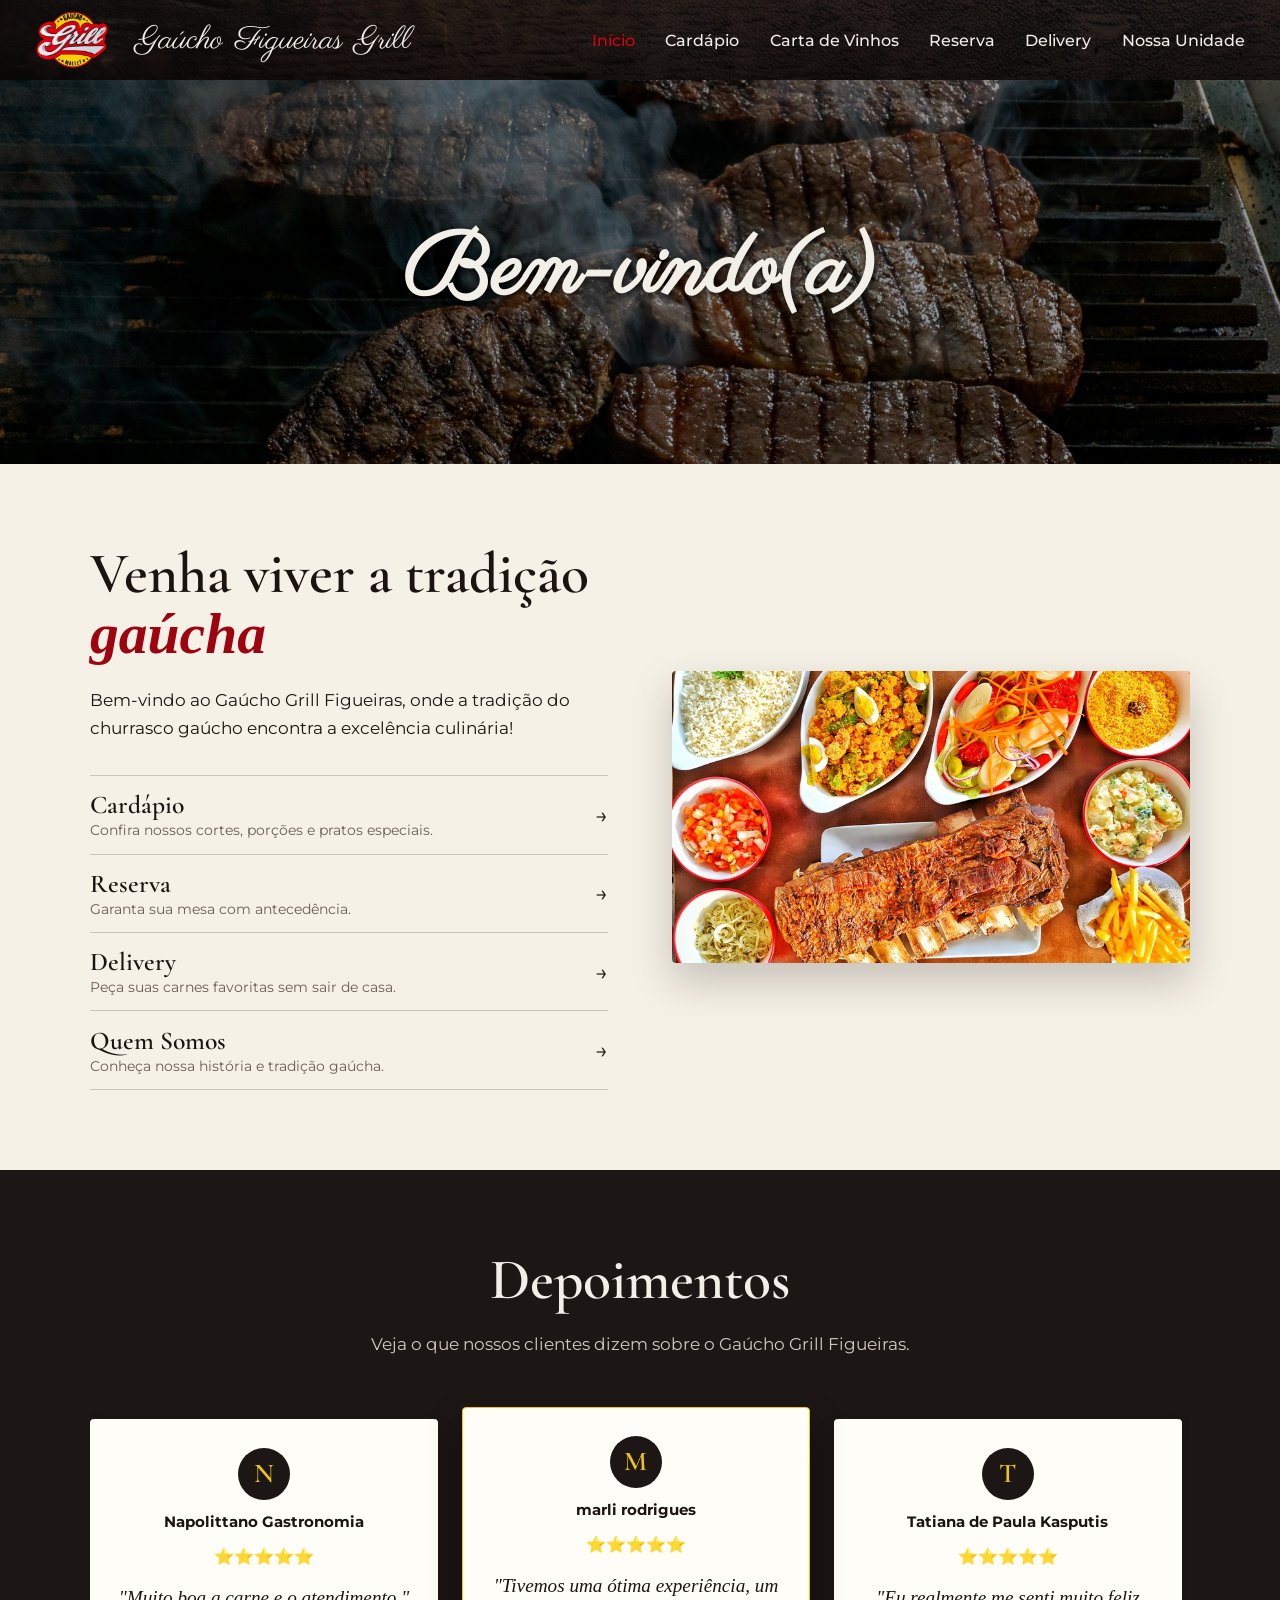
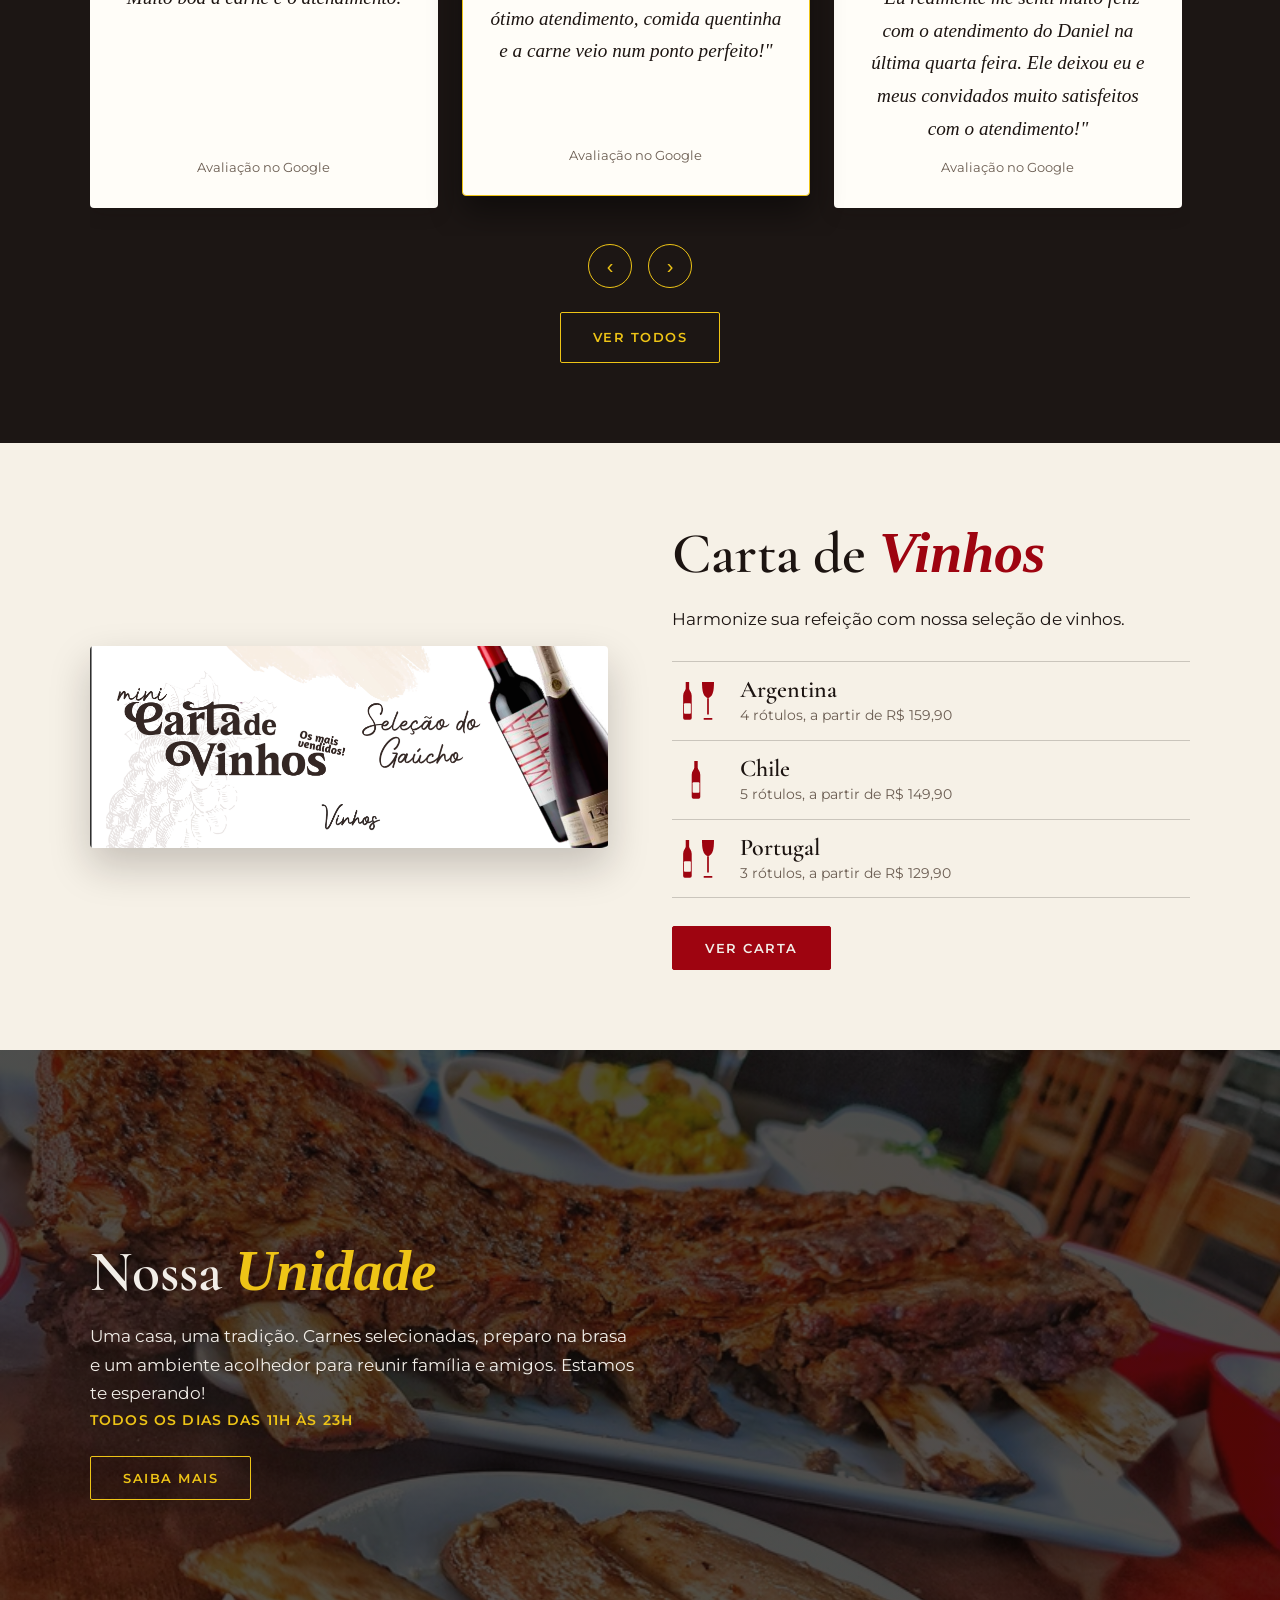
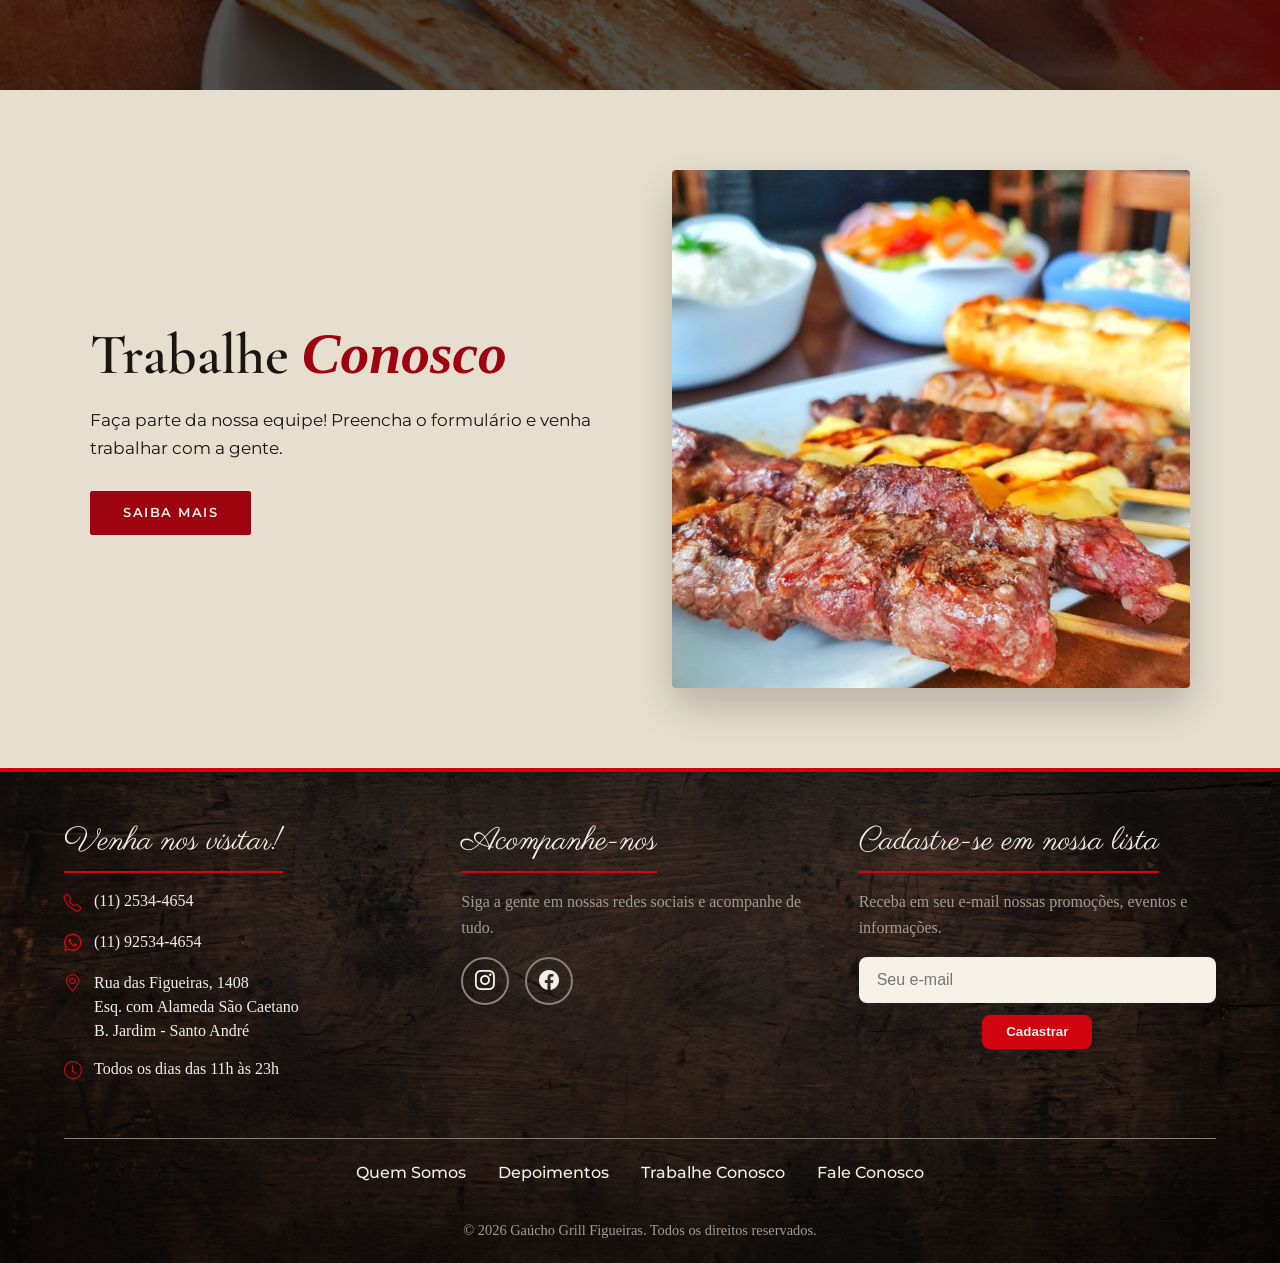
==== commit ca704b4e: "refactor: redesenha a página inicial com visual mais sóbrio e acolhedor" ====
--- a/index.html
+++ b/index.html
@@ -43,12 +43,12 @@
 
     <main id="main">
 
-        <!--* Ícones SVG reutilizados nos cards de vinhos -->
+        <!--* Ícones SVG reutilizados na lista de vinhos -->
         <svg class="visually-hidden" aria-hidden="true" focusable="false">
             <symbol id="icone-garrafa" viewBox="0 0 24 48">
                 <path fill="currentColor"
                     d="M10 2h4v8c0 2 3 4 3 8v26a2 2 0 0 1-2 2H9a2 2 0 0 1-2-2V18c0-4 3-6 3-8z" />
-                <rect x="8" y="27" width="8" height="12" rx="1" fill="var(--cor-cartao)" />
+                <rect x="8" y="27" width="8" height="12" rx="1" fill="var(--cor-fundo-claro)" />
             </symbol>
             <symbol id="icone-taca" viewBox="0 0 24 48">
                 <path fill="currentColor" d="M5 2h14c0 10-1 17-7 19-6-2-7-9-7-19z" />
@@ -57,19 +57,45 @@
             </symbol>
         </svg>
 
-        <section class="apresentacao" aria-labelledby="titulo-apresentacao">
-            <h2 id="titulo-apresentacao">Venha viver a tradição gaúcha</h2>
-            <p>Bem-vindo ao Gaúcho Grill Figueiras, onde a tradição do churrasco
-                gaúcho encontra a excelência culinária!</p>
-
-            <nav aria-label="Atalhos">
-                <ul class="atalhos">
-                    <li><a class="botao" href="paginas/reserva.html">Reserva</a></li>
-                    <li><a class="botao" href="paginas/cardapio.html">Cardápio</a></li>
-                    <li><a class="botao" href="paginas/delivery.html">Delivery</a></li>
-                    <li><a class="botao" href="paginas/quem_somos.html">Quem Somos</a></li>
-                </ul>
-            </nav>
+        <section class="secao-dividida apresentacao" aria-labelledby="titulo-apresentacao">
+            <article>
+                <h2 id="titulo-apresentacao">Venha viver a tradição <em>gaúcha</em></h2>
+                <p>Bem-vindo ao Gaúcho Grill Figueiras, onde a tradição do churrasco
+                    gaúcho encontra a excelência culinária!</p>
+
+                <nav aria-label="Atalhos">
+                    <ul class="atalhos">
+                        <li>
+                            <a class="atalho" href="paginas/cardapio.html">
+                                <span class="rotulo">Cardápio</span>
+                                <span class="descricao">Confira nossos cortes, porções e pratos especiais.</span>
+                            </a>
+                        </li>
+                        <li>
+                            <a class="atalho" href="paginas/reserva.html">
+                                <span class="rotulo">Reserva</span>
+                                <span class="descricao">Garanta sua mesa com antecedência.</span>
+                            </a>
+                        </li>
+                        <li>
+                            <a class="atalho" href="paginas/delivery.html">
+                                <span class="rotulo">Delivery</span>
+                                <span class="descricao">Peça suas carnes favoritas sem sair de casa.</span>
+                            </a>
+                        </li>
+                        <li>
+                            <a class="atalho" href="paginas/quem_somos.html">
+                                <span class="rotulo">Quem Somos</span>
+                                <span class="descricao">Conheça nossa história e tradição gaúcha.</span>
+                            </a>
+                        </li>
+                    </ul>
+                </nav>
+            </article>
+
+            <figure>
+                <img src="assets/img/imagem_1.jpg" alt="Salão do restaurante com mesa farta">
+            </figure>
         </section>
 
         <section class="secao-depoimentos" aria-labelledby="titulo-depoimentos">
@@ -163,7 +189,7 @@
                     aria-label="Próximo depoimento"><span aria-hidden="true">&#8250;</span></button>
             </nav>
 
-            <p class="acao"><a class="botao" href="paginas/depoimentos.html">Ver todos<span
+            <p class="acao"><a class="botao botao-claro" href="paginas/depoimentos.html">Ver todos<span
                         class="visually-hidden"> os depoimentos</span></a></p>
         </section>
 
@@ -173,26 +199,24 @@
             </figure>
 
             <article>
-                <h2 id="titulo-vinhos">Carta de Vinhos</h2>
+                <h2 id="titulo-vinhos">Carta de <em>Vinhos</em></h2>
                 <p>Harmonize sua refeição com nossa seleção de vinhos.</p>
 
-                <ul class="cartoes-vinho">
+                <ul class="paises-vinho">
                     <li>
                         <svg class="icone-vinho" viewBox="0 0 56 48" aria-hidden="true" focusable="false">
                             <use href="#icone-garrafa" x="6" width="24" height="48" />
                             <use href="#icone-taca" x="30" width="24" height="48" />
                         </svg>
                         <h3>Argentina</h3>
-                        <p>4 rótulos</p>
-                        <p>a partir de R$ 159,90</p>
+                        <p>4 rótulos, a partir de R$ 159,90</p>
                     </li>
                     <li>
                         <svg class="icone-vinho" viewBox="0 0 56 48" aria-hidden="true" focusable="false">
                             <use href="#icone-garrafa" x="16" width="24" height="48" />
                         </svg>
                         <h3>Chile</h3>
-                        <p>5 rótulos</p>
-                        <p>a partir de R$ 149,90</p>
+                        <p>5 rótulos, a partir de R$ 149,90</p>
                     </li>
                     <li>
                         <svg class="icone-vinho" viewBox="0 0 56 48" aria-hidden="true" focusable="false">
@@ -200,8 +224,7 @@
                             <use href="#icone-taca" x="30" width="24" height="48" />
                         </svg>
                         <h3>Portugal</h3>
-                        <p>3 rótulos</p>
-                        <p>a partir de R$ 129,90</p>
+                        <p>3 rótulos, a partir de R$ 129,90</p>
                     </li>
                 </ul>
 
@@ -210,31 +233,29 @@
             </article>
         </section>
 
-        <section class="secao-dividida secao-unidade" aria-labelledby="titulo-unidade">
+        <!--* A foto desta seção é o fundo (definida em variaveis.css: --img-secao-unidade) -->
+        <section class="secao-unidade" aria-labelledby="titulo-unidade">
             <article>
-                <h2 id="titulo-unidade">Nossa Unidade</h2>
+                <h2 id="titulo-unidade">Nossa <em>Unidade</em></h2>
                 <p>Uma casa, uma tradição. Carnes selecionadas, preparo na brasa e um ambiente acolhedor para
-                    reunir família e amigos.</p>
-                <a class="botao" href="paginas/nossa_unidade.html">Saiba mais<span class="visually-hidden"> sobre nossa
-                        unidade</span></a>
+                    reunir família e amigos. Estamos te esperando!</p>
+                <p class="detalhe">Todos os dias das 11h às 23h</p>
+                <a class="botao botao-claro" href="paginas/nossa_unidade.html">Saiba mais<span
+                        class="visually-hidden"> sobre nossa unidade</span></a>
             </article>
-
-            <figure>
-                <img src="assets/img/imagem_2.jpg" alt="Mesa farta do restaurante com bar ao fundo">
-            </figure>
         </section>
 
         <section class="secao-dividida secao-trabalhe" aria-labelledby="titulo-trabalhe">
-            <figure>
-                <img src="assets/img/imagem_6.jpg" alt="Espetos grelhados na churrasqueira">
-            </figure>
-
             <article>
-                <h2 id="titulo-trabalhe">Trabalhe Conosco</h2>
+                <h2 id="titulo-trabalhe">Trabalhe <em>Conosco</em></h2>
                 <p>Faça parte da nossa equipe! Preencha o formulário e venha trabalhar com a gente.</p>
                 <a class="botao" href="paginas/trabalhe_conosco.html">Saiba mais<span class="visually-hidden"> sobre
                         as vagas</span></a>
             </article>
+
+            <figure>
+                <img src="assets/img/imagem_6.jpg" alt="Espetos grelhados na churrasqueira">
+            </figure>
         </section>
 
     </main>
--- a/css/variaveis.css
+++ b/css/variaveis.css
@@ -25,6 +25,8 @@
     --texto-claro: #f2eee8;
     --texto-escuro: #1c1411;
     --texto-secundario: #a39a92;
+    --texto-claro-suave: #d2cac0;              /* texto claro um pouco mais apagado, para fundos escuros */
+    --texto-suave: #6b5d52;                    /* texto cinza-marrom, para fundos claros */
 
     /* Títulos */
     --cor-titulo-escuro: #eec416;
@@ -42,9 +44,10 @@
     /* Apoio, bordas e divisores */
     --cor-apoio: #5c6b3a;
     --borda-divisores: #8a8178;
+    --linha-suave: rgba(28, 20, 17, 0.2);      /* linhas finas entre itens de lista */
 
-    /* Página inicial: faixas, cards e títulos das seções */
-    --cor-faixa: #e6dfcf;                      /* faixa alternada (bege) */
+    /* Página inicial: fundos, cards e títulos das seções */
+    --cor-faixa: #e6dfcf;                      /* fundo bege (Trabalhe Conosco) */
     --cor-cartao: #fffdf8;                     /* fundo dos cards */
     --cor-titulo-secao: var(--texto-escuro);
 
@@ -52,8 +55,8 @@
     /* ---------- 2. TIPOGRAFIA ---------- */
 
     --fonte-menu: "Parisienne", cursive;        /* título do menu, banners e títulos do rodapé */
-    --fonte-links: "Montserrat", sans-serif;    /* links do menu e do menu do rodapé */
-    --fonte-elegante: "Cormorant Garamond", Georgia, "Times New Roman", serif;
+    --fonte-links: "Montserrat", sans-serif;    /* links do menu e do rodapé, textos da página inicial */
+    --fonte-elegante: "Cormorant Garamond", Georgia, "Times New Roman", serif;   /* títulos e citações */
     --fonte-cursiva: "Great Vibes", cursive;    /* títulos do Fale Conosco */
 
 
@@ -63,9 +66,9 @@
     --altura-menu: 5rem;        /* altura do menu fixo (e margem dos banners) */
     --altura-banner: 24rem;
     --raio-padrao: 8px;
-    --raio-cartao: 16px;
+    --raio-cartao: 4px;
     --largura-conteudo: 1100px; /* largura máxima do conteúdo da página inicial */
-    --espaco-secao: 4rem;       /* espaço acima e abaixo de cada seção */
+    --espaco-secao: 5rem;       /* espaço acima e abaixo de cada seção */
     --gap-carrossel: 1.5rem;    /* espaço entre os depoimentos */
 
 
@@ -85,6 +88,8 @@
     --img-banner-reserva: url("../assets/img/imagem_10.jpg");
     --img-banner-trabalhe-conosco: url("../assets/img/imagem_6.jpg");
 
+    --img-secao-unidade: url("../assets/img/imagem_2.jpg");   /* fundo da seção Nossa Unidade */
+
 
     /* ---------- 5. EFEITOS ---------- */
 
@@ -93,9 +98,9 @@
     --sombra-texto-banner: 2px 2px 8px rgba(0, 0, 0, 0.8);
     --transicao-rapida: 0.2s;
     --sombra-cartao: 0 6px 18px rgba(28, 20, 17, 0.12);
-    --sombra-cartao-destaque: 0 16px 32px rgba(28, 20, 17, 0.28);
-    --formato-botao: polygon(0.9rem 0, calc(100% - 0.9rem) 0, 100% 50%,
-                             calc(100% - 0.9rem) 100%, 0.9rem 100%, 0 50%);   /* botão sextavado */
+    --sombra-foto: 0 18px 40px rgba(28, 20, 17, 0.22);
+    --sombra-cartao-destaque: 0 16px 32px rgba(0, 0, 0, 0.45);
+    --pelicula-forte: linear-gradient(rgba(14, 9, 7, 0.72), rgba(14, 9, 7, 0.72));   /* sobre fotos com texto */
 
 
     /* ---------- 6. FALE CONOSCO E DEPOIMENTOS ---------- */
--- a/css/base.css
+++ b/css/base.css
@@ -666,13 +666,18 @@
 /* ==========================================================================
    5. PÁGINA INICIAL  (<body class="pagina-inicial">)
 
-   5.1 Seções (faixas) e títulos
-   5.2 Botão sextavado
-   5.3 Apresentação
+   Faixas de largura total que alternam fundos:
+   abertura (creme) > depoimentos (escuro) > vinhos (creme) >
+   unidade (foto) > trabalhe conosco (bege)
+
+   5.1 Seções e títulos
+   5.2 Botões
+   5.3 Abertura e atalhos
    5.4 Depoimentos (carrossel)
-   5.5 Seções divididas (imagem + texto)
-   5.6 Cards de vinhos
-   5.7 Tablet e celular
+   5.5 Carta de Vinhos
+   5.6 Nossa Unidade
+   5.7 Trabalhe Conosco
+   5.8 Tablet e celular
    ========================================================================== */
 
 /* ---------- 5.1 Seções e títulos ---------- */
@@ -681,109 +686,177 @@
    O padding lateral mantém o conteúdo centralizado, com largura máxima. */
 .pagina-inicial main > section {
     padding: var(--espaco-secao) max(1.5rem, calc((100% - var(--largura-conteudo)) / 2));
-    border-top: 1px solid var(--borda-divisores);
     color: var(--texto-escuro);
     font-family: var(--fonte-links);
 }
 
-/* Faixas alternadas: creme, bege, creme, bege... */
-.pagina-inicial main > section:nth-of-type(even) {
-    background-color: var(--cor-faixa);
-}
-
 .pagina-inicial main h2 {
-    margin-bottom: 1rem;
+    margin-bottom: 1.25rem;
     color: var(--cor-titulo-secao);
     font-family: var(--fonte-elegante);
-    font-size: clamp(2.2rem, 5vw, 3.2rem);
-    font-weight: 700;
-    line-height: 1.1;
-}
-
-.pagina-inicial main p {
-    max-width: 60ch;
+    font-size: clamp(2.4rem, 5vw, 3.6rem);
+    font-weight: 600;
+    line-height: 1.05;
+}
+
+/* Última palavra do título em itálico e colorida */
+.pagina-inicial main h2 em {
+    color: var(--hover-vinho);
+    font-style: italic;
+}
+
+.pagina-inicial main > section p {
+    max-width: 56ch;
     font-size: 1.05rem;
-    line-height: 1.6;
-}
-
-
-/* ---------- 5.2 Botão sextavado ---------- */
-/* A "borda" é o fundo do próprio link; o preenchimento é o ::before, um pouco menor.
-   Como o clip-path corta o outline, o foco do teclado troca a cor de fundo. */
+    line-height: 1.7;
+}
+
+/* Seções com fundo escuro: texto claro e destaque dourado */
+.pagina-inicial .secao-depoimentos,
+.pagina-inicial .secao-unidade {
+    color: var(--texto-claro);
+}
+
+.pagina-inicial .secao-depoimentos h2,
+.pagina-inicial .secao-unidade h2 {
+    color: var(--texto-claro);
+}
+
+.pagina-inicial .secao-depoimentos h2 em,
+.pagina-inicial .secao-unidade h2 em {
+    color: var(--cor-destaque-amarelo);
+}
+
+
+/* ---------- 5.2 Botões ---------- */
 
 .pagina-inicial .botao {
-    position: relative;
-    isolation: isolate;
     display: inline-block;
-    padding: 0.7rem 2.25rem;
-    background-color: var(--cor-fundo-escuro-alternativo);
-    clip-path: var(--formato-botao);
-    color: var(--texto-escuro);
+    padding: 0.85rem 2rem;
+    border: 1px solid var(--hover-vinho);
+    border-radius: 2px;
+    background-color: var(--hover-vinho);
+    color: var(--texto-claro);
     font-family: var(--fonte-links);
-    font-size: 0.9rem;
+    font-size: 0.8rem;
     font-weight: 600;
-    letter-spacing: 0.06em;
+    letter-spacing: 0.12em;
     text-decoration: none;
     text-transform: uppercase;
+    transition: background-color var(--transicao-rapida), border-color var(--transicao-rapida),
+                color var(--transicao-rapida);
+}
+
+.pagina-inicial .botao:hover {
+    border-color: var(--cor-fundo-escuro);
+    background-color: var(--cor-fundo-escuro);
+}
+
+.pagina-inicial .botao:focus-visible {
+    outline: 3px solid var(--cor-destaque-amarelo);
+    outline-offset: 3px;
+}
+
+/* Versão só com contorno, para fundos escuros */
+.pagina-inicial .botao-claro {
+    border-color: var(--cor-destaque-amarelo);
+    background-color: transparent;
+    color: var(--cor-destaque-amarelo);
+}
+
+.pagina-inicial .botao-claro:hover {
+    border-color: var(--cor-destaque-amarelo);
+    background-color: var(--cor-destaque-amarelo);
+    color: var(--texto-escuro);
+}
+
+.pagina-inicial .acao {
+    margin-top: 1.5rem;
+}
+
+
+/* ---------- 5.3 Abertura e atalhos ---------- */
+
+/* Grade de duas colunas (texto + foto), usada em Abertura, Vinhos e Trabalhe Conosco */
+.pagina-inicial .secao-dividida {
+    display: grid;
+    grid-template-columns: repeat(2, minmax(0, 1fr));
+    gap: 4rem;
+    align-items: center;
+}
+
+.pagina-inicial .secao-dividida img {
+    display: block;
+    width: 100%;
+    height: auto;                    /* mantém a proporção original: a foto aparece inteira */
+    border-radius: var(--raio-cartao);
+    box-shadow: var(--sombra-foto);
+}
+
+/* Lista de atalhos: uma linha por página, com seta */
+.pagina-inicial .atalhos {
+    margin-top: 2rem;
+    border-bottom: 1px solid var(--linha-suave);
+    list-style: none;
+}
+
+.pagina-inicial .atalho {
+    display: grid;
+    grid-template-columns: 1fr auto;
+    column-gap: 1rem;
+    align-items: center;
+    padding: 0.9rem 0;
+    border-top: 1px solid var(--linha-suave);
+    color: var(--texto-escuro);
+    text-decoration: none;
     transition: color var(--transicao-rapida);
 }
 
-.pagina-inicial .botao::before {
-    content: "";
-    position: absolute;
-    inset: 2px;
-    z-index: -1;
-    background-color: var(--cor-fundo-claro);
-    clip-path: var(--formato-botao);
-    transition: background-color var(--transicao-rapida);
-}
-
-.pagina-inicial .botao:hover {
-    color: var(--texto-claro);
-}
-
-.pagina-inicial .botao:hover::before {
-    background-color: var(--hover-vinho);
-}
-
-.pagina-inicial .botao:focus-visible {
-    text-decoration: underline;
-    text-underline-offset: 0.3em;
-}
-
-.pagina-inicial .botao:focus-visible::before {
-    background-color: var(--cor-destaque-amarelo);
-}
-
-
-/* ---------- 5.3 Apresentação ---------- */
-
-.pagina-inicial .apresentacao {
-    text-align: center;
-}
-
-.pagina-inicial .apresentacao p {
-    margin-inline: auto;
-}
-
-.pagina-inicial .atalhos {
-    display: flex;
-    flex-wrap: wrap;
-    justify-content: center;
-    gap: 1rem;
-    margin-top: 1.75rem;
-    list-style: none;
+.pagina-inicial .atalho::after {
+    content: "\2192";                /* seta para a direita */
+    grid-column: 2;
+    grid-row: 1 / span 2;
+    font-size: 1.4rem;
+    transition: transform var(--transicao-rapida);
+}
+
+.pagina-inicial .atalho .rotulo {
+    font-family: var(--fonte-elegante);
+    font-size: 1.6rem;
+    font-weight: 600;
+    line-height: 1.2;
+}
+
+.pagina-inicial .atalho .descricao {
+    grid-column: 1;
+    color: var(--texto-suave);
+    font-size: 0.9rem;
+}
+
+.pagina-inicial .atalho:hover {
+    color: var(--hover-vinho);
+}
+
+.pagina-inicial .atalho:hover::after {
+    transform: translateX(0.35rem);
+}
+
+.pagina-inicial .atalho:focus-visible {
+    outline: 3px solid var(--hover-vinho);
+    outline-offset: 2px;
 }
 
 
 /* ---------- 5.4 Depoimentos (carrossel) ---------- */
 
 .pagina-inicial .secao-depoimentos {
+    background-color: var(--cor-fundo-escuro);
     text-align: center;
 }
 
 .pagina-inicial .secao-depoimentos p {
     margin-inline: auto;
+    color: var(--texto-claro-suave);
 }
 
 /* Fileira horizontal: rola com o dedo/mouse e "encaixa" em cada card */
@@ -804,7 +877,7 @@
 }
 
 .pagina-inicial .carrossel:focus-visible {
-    outline: 2px solid var(--hover-vinho);
+    outline: 2px solid var(--cor-destaque-amarelo);
     outline-offset: 4px;
 }
 
@@ -821,18 +894,19 @@
     align-items: center;
     gap: 0.75rem;
     width: 100%;
-    padding: 1.5rem 1.25rem;
-    border: 1.5px solid var(--borda-divisores);
+    padding: 1.75rem 1.5rem;
+    border: 1px solid transparent;
     border-radius: var(--raio-cartao);
     background-color: var(--cor-cartao);
     box-shadow: var(--sombra-cartao);
+    color: var(--texto-escuro);
     transition: transform 0.35s, box-shadow 0.35s, border-color 0.35s;
 }
 
 /* Card central: o JavaScript marca com esta classe o card que está no meio da fileira */
 .pagina-inicial .cartao-depoimento.em-destaque {
     transform: translateY(-0.75rem);
-    border-color: var(--hover-vinho);
+    border-color: var(--cor-destaque-amarelo);
     box-shadow: var(--sombra-cartao-destaque);
 }
 
@@ -840,35 +914,38 @@
 .pagina-inicial .avatar {
     display: grid;
     place-items: center;
-    width: 3.5rem;
-    height: 3.5rem;
+    width: 3.25rem;
+    height: 3.25rem;
     border-radius: 50%;
-    background-color: var(--hover-vinho);
-    color: var(--texto-claro);
+    background-color: var(--cor-fundo-escuro);
+    color: var(--cor-destaque-amarelo);
     font-family: var(--fonte-elegante);
-    font-size: 1.75rem;
-    font-weight: 700;
+    font-size: 1.7rem;
+    font-weight: 600;
 }
 
 .pagina-inicial .cartao-depoimento h3 {
     font-family: var(--fonte-links);
-    font-size: 1rem;
-    font-weight: 600;
+    font-size: 0.95rem;
+    font-weight: 700;
 }
 
 .pagina-inicial .cartao-depoimento blockquote {
     flex: 1;
-    font-size: 0.95rem;
-    line-height: 1.55;
-}
-
-.pagina-inicial .cartao-depoimento blockquote p {
+    font-family: var(--fonte-elegante);
+    font-size: 1.2rem;
+    font-style: italic;
+    line-height: 1.5;
+}
+
+.pagina-inicial .secao-depoimentos .cartao-depoimento p {
+    color: inherit;
     font-size: inherit;
 }
 
-.pagina-inicial .origem-avaliacao {
-    color: var(--texto-secundario);
-    font-size: 0.85rem;
+.pagina-inicial .secao-depoimentos .cartao-depoimento .origem-avaliacao {
+    color: var(--texto-suave);
+    font-size: 0.8rem;
 }
 
 /* Botões anterior / próximo (o JavaScript tira o atributo "hidden") */
@@ -888,22 +965,22 @@
     place-items: center;
     width: 2.75rem;
     height: 2.75rem;
-    border: 2px solid var(--cor-fundo-escuro-alternativo);
+    border: 1px solid var(--cor-destaque-amarelo);
     border-radius: 50%;
     background-color: transparent;
-    color: var(--texto-escuro);
+    color: var(--cor-destaque-amarelo);
     font-size: 1.25rem;
     cursor: pointer;
     transition: background-color var(--transicao-rapida), color var(--transicao-rapida);
 }
 
 .pagina-inicial .carrossel-controles button:hover:not(:disabled) {
-    background-color: var(--hover-vinho);
-    color: var(--texto-claro);
+    background-color: var(--cor-destaque-amarelo);
+    color: var(--texto-escuro);
 }
 
 .pagina-inicial .carrossel-controles button:focus-visible {
-    outline: 2px solid var(--hover-vinho);
+    outline: 2px solid var(--texto-claro);
     outline-offset: 3px;
 }
 
@@ -912,84 +989,84 @@
     cursor: not-allowed;
 }
 
-.pagina-inicial .acao {
-    margin-top: 1.5rem;
-}
-
-
-/* ---------- 5.5 Seções divididas (imagem + texto) ---------- */
-
-.pagina-inicial .secao-dividida {
+
+/* ---------- 5.5 Carta de Vinhos ---------- */
+
+/* Lista simples de países, com ícone de garrafa/taça (SVG) */
+.pagina-inicial .paises-vinho {
+    margin: 1.75rem 0;
+    border-bottom: 1px solid var(--linha-suave);
+    list-style: none;
+}
+
+.pagina-inicial .paises-vinho li {
     display: grid;
-    grid-template-columns: repeat(2, minmax(0, 1fr));
-    gap: 3rem;
+    grid-template-columns: auto 1fr;
+    column-gap: 1.25rem;
     align-items: center;
-}
-
-.pagina-inicial .secao-dividida img {
-    display: block;
-    width: 100%;
-    height: auto;                    /* mantém a proporção original: a foto aparece inteira, sem cortes */
-    border: 2px solid var(--borda-divisores);
-    border-radius: var(--raio-cartao);
-}
-
-/* Título da Carta de Vinhos com uma linha de cada lado */
-.pagina-inicial .secao-vinhos h2 {
+    padding: 0.9rem 0;
+    border-top: 1px solid var(--linha-suave);
+}
+
+.pagina-inicial .icone-vinho {
+    grid-row: 1 / span 2;
+    width: 3rem;
+    height: 2.6rem;
+    color: var(--hover-vinho);
+}
+
+.pagina-inicial .paises-vinho h3 {
+    font-family: var(--fonte-elegante);
+    font-size: 1.5rem;
+    font-weight: 600;
+    line-height: 1.2;
+}
+
+.pagina-inicial .paises-vinho p {
+    color: var(--texto-suave);
+    font-size: 0.9rem;
+    line-height: 1.4;
+}
+
+
+/* ---------- 5.6 Nossa Unidade (foto de fundo) ---------- */
+
+.pagina-inicial .secao-unidade {
     display: flex;
     align-items: center;
-    gap: 1rem;
-}
-
-.pagina-inicial .secao-vinhos h2::before,
-.pagina-inicial .secao-vinhos h2::after {
-    content: "";
-    flex: 1;
-    height: 1px;
-    background-color: var(--borda-divisores);
-}
-
-
-/* ---------- 5.6 Cards de vinhos ---------- */
-
-.pagina-inicial .cartoes-vinho {
-    display: grid;
-    grid-template-columns: repeat(3, minmax(0, 1fr));
-    gap: 1rem;
-    margin: 1.5rem 0;
-    list-style: none;
-}
-
-.pagina-inicial .cartoes-vinho li {
-    padding: 1rem 0.5rem;
-    border: 1.5px solid var(--borda-divisores);
-    border-radius: var(--raio-cartao);
-    background-color: var(--cor-cartao);
-    text-align: center;
-}
-
-.pagina-inicial .icone-vinho {
-    width: 3.5rem;
-    height: 3rem;
-    color: var(--cor-fundo-escuro-alternativo);
-}
-
-.pagina-inicial .cartoes-vinho h3 {
-    margin-top: 0.5rem;
-    font-family: var(--fonte-links);
-    font-size: 1rem;
+    min-height: 30rem;
+    background-image: var(--pelicula-forte), var(--img-secao-unidade);
+    background-repeat: no-repeat;
+    background-position: center;
+    background-size: cover;
+}
+
+.pagina-inicial .secao-unidade article {
+    max-width: 34rem;
+}
+
+.pagina-inicial .secao-unidade .detalhe {
+    margin-bottom: 1.5rem;
+    color: var(--cor-destaque-amarelo);
+    font-size: 0.9rem;
     font-weight: 600;
-}
-
-.pagina-inicial .cartoes-vinho p {
-    margin-inline: auto;
-    color: var(--texto-secundario);
-    font-size: 0.85rem;
-    line-height: 1.4;
-}
-
-
-/* ---------- 5.7 Tablet e celular ---------- */
+    letter-spacing: 0.08em;
+    text-transform: uppercase;
+}
+
+
+/* ---------- 5.7 Trabalhe Conosco ---------- */
+
+.pagina-inicial .secao-trabalhe {
+    background-color: var(--cor-faixa);
+}
+
+.pagina-inicial .secao-trabalhe p {
+    margin-bottom: 1.75rem;
+}
+
+
+/* ---------- 5.8 Tablet e celular ---------- */
 
 /* Tablet (até 900px): 2 depoimentos por vez */
 @media (max-width: 900px) {
@@ -999,10 +1076,11 @@
     }
 }
 
-/* Quem prefere menos movimento: sem animação no card em destaque */
+/* Quem prefere menos movimento: sem animações */
 @media (prefers-reduced-motion: reduce) {
 
-    .pagina-inicial .cartao-depoimento {
+    .pagina-inicial .cartao-depoimento,
+    .pagina-inicial .atalho::after {
         transition: none;
     }
 }
@@ -1011,7 +1089,7 @@
 @media (max-width: 700px) {
 
     .pagina-inicial main > section {
-        padding-block: 3rem;
+        padding-block: 3.5rem;
     }
 
     .pagina-inicial .carrossel > li {
@@ -1020,15 +1098,11 @@
 
     .pagina-inicial .secao-dividida {
         grid-template-columns: 1fr;
-        gap: 1.5rem;
-    }
-
-    /* A imagem sempre aparece antes do texto */
+        gap: 2rem;
+    }
+
+    /* A foto sempre aparece antes do texto */
     .pagina-inicial .secao-dividida > figure {
         order: -1;
     }
-
-    .pagina-inicial .cartoes-vinho {
-        grid-template-columns: 1fr;
-    }
 }
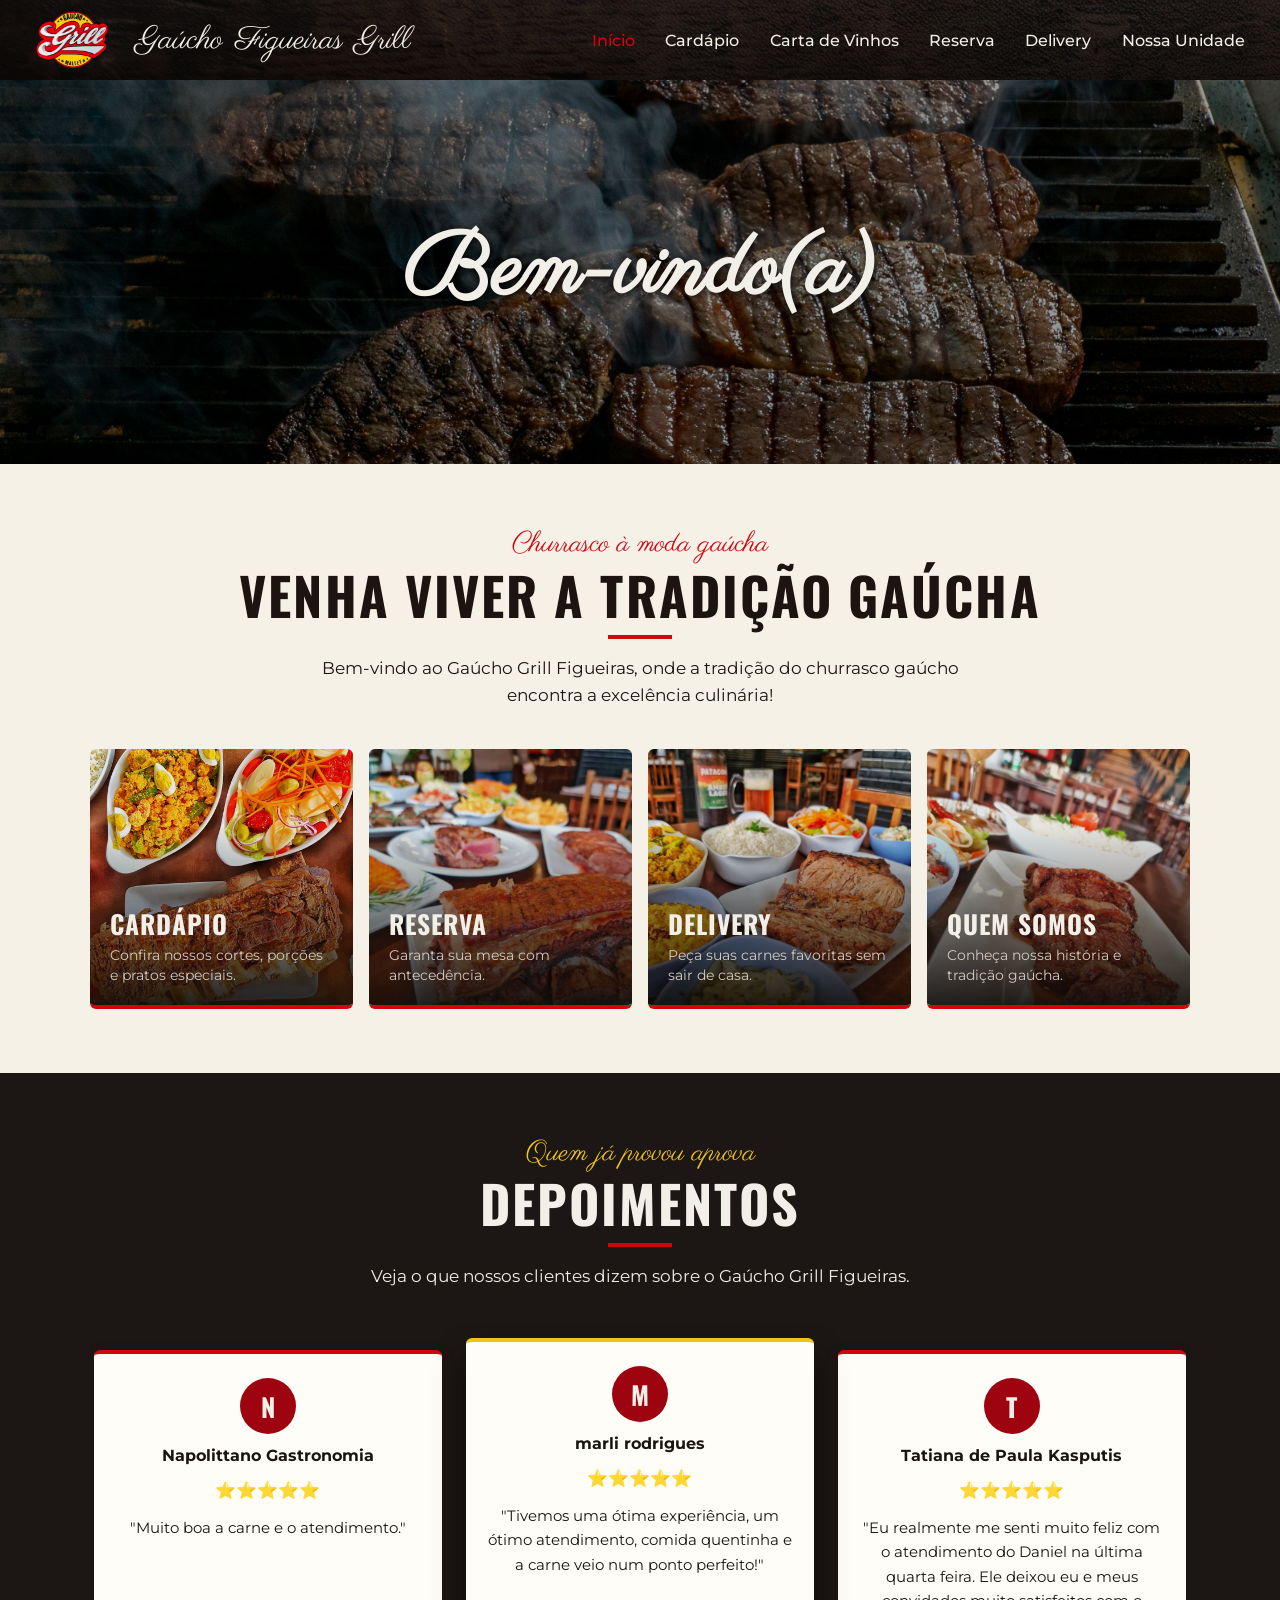
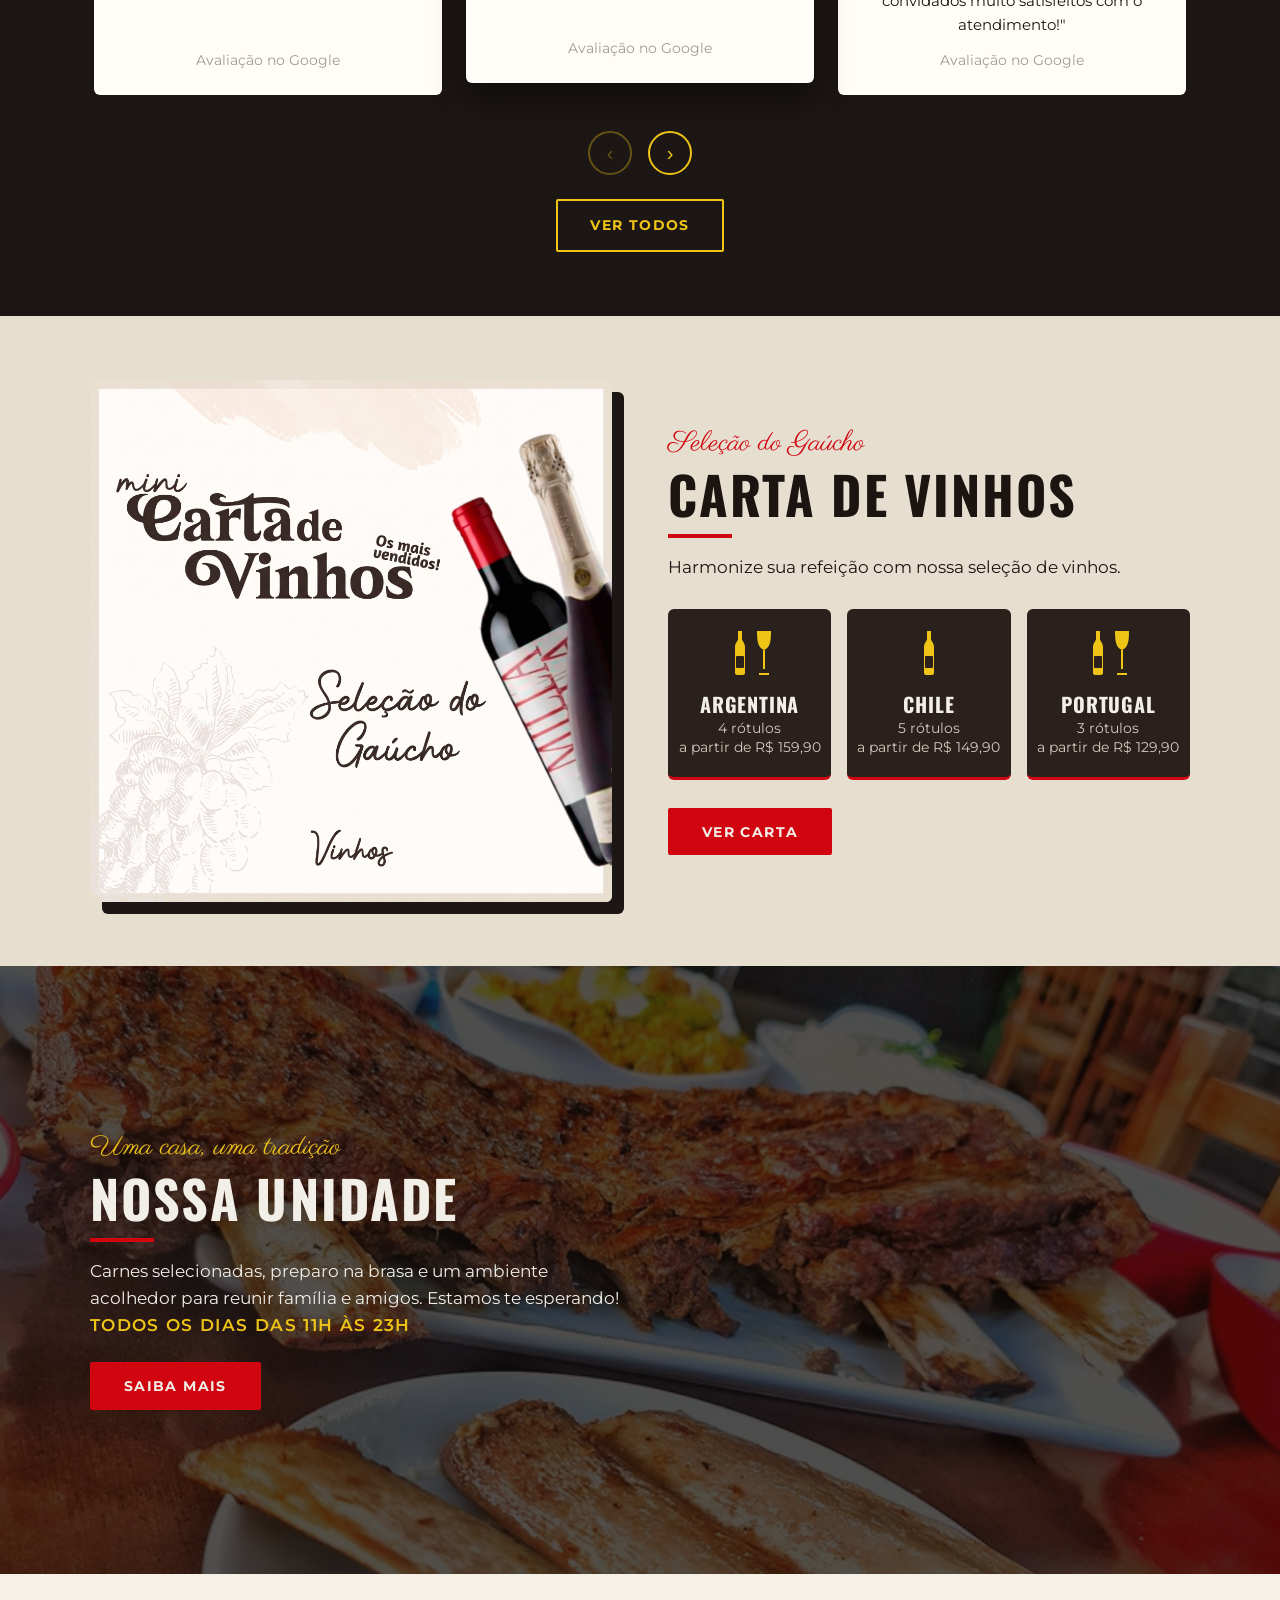
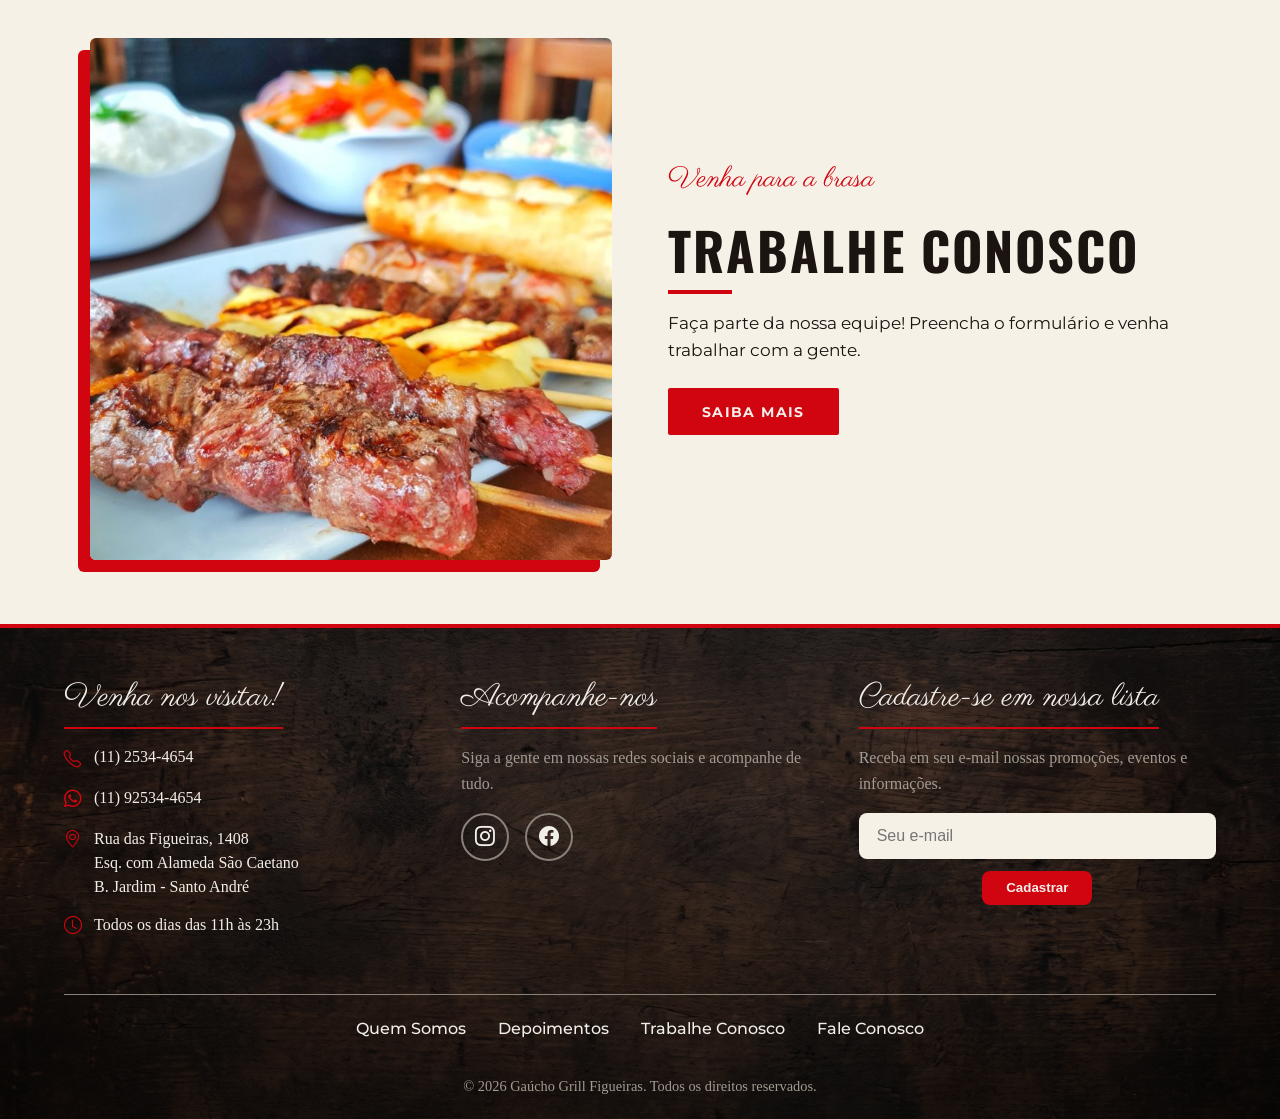
==== commit 4b98cf83: "fix: Arruma o h1 do header em todas as páginas e a imagem da carta de vinho no index." ====
--- a/index.html
+++ b/index.html
@@ -16,15 +16,16 @@
 
     <!--* JavaScript: botões do carrossel de depoimentos *-->
     <script src="js/depoimentos.js" defer></script>
+
 </head>
 
 <body class="pagina-inicial">
     <a href="#main" class="skip-link">Pular para o conteúdo principal</a>
 
     <header class="header_inicio">
-
+    
         <nav aria-label="Menu principal" class="menu">
-
+            
             <a href="index.html" aria-label="Voltar para a página inicial">
                 <img src="assets/logo/gaucho_logo.png" alt="Gaúcho Grill Figueiras - página inicial" class="logo">
             </a>
@@ -43,12 +44,12 @@
 
     <main id="main">
 
-        <!--* Ícones SVG reutilizados na lista de vinhos -->
+        <!--* Ícones SVG reutilizados nos cards de vinhos -->
         <svg class="visually-hidden" aria-hidden="true" focusable="false">
             <symbol id="icone-garrafa" viewBox="0 0 24 48">
                 <path fill="currentColor"
                     d="M10 2h4v8c0 2 3 4 3 8v26a2 2 0 0 1-2 2H9a2 2 0 0 1-2-2V18c0-4 3-6 3-8z" />
-                <rect x="8" y="27" width="8" height="12" rx="1" fill="var(--cor-fundo-claro)" />
+                <rect x="8" y="27" width="8" height="12" rx="1" fill="var(--cor-fundo-escuro-alternativo)" />
             </symbol>
             <symbol id="icone-taca" viewBox="0 0 24 48">
                 <path fill="currentColor" d="M5 2h14c0 10-1 17-7 19-6-2-7-9-7-19z" />
@@ -57,48 +58,48 @@
             </symbol>
         </svg>
 
-        <section class="secao-dividida apresentacao" aria-labelledby="titulo-apresentacao">
-            <article>
-                <h2 id="titulo-apresentacao">Venha viver a tradição <em>gaúcha</em></h2>
-                <p>Bem-vindo ao Gaúcho Grill Figueiras, onde a tradição do churrasco
-                    gaúcho encontra a excelência culinária!</p>
-
-                <nav aria-label="Atalhos">
-                    <ul class="atalhos">
-                        <li>
-                            <a class="atalho" href="paginas/cardapio.html">
-                                <span class="rotulo">Cardápio</span>
-                                <span class="descricao">Confira nossos cortes, porções e pratos especiais.</span>
-                            </a>
-                        </li>
-                        <li>
-                            <a class="atalho" href="paginas/reserva.html">
-                                <span class="rotulo">Reserva</span>
-                                <span class="descricao">Garanta sua mesa com antecedência.</span>
-                            </a>
-                        </li>
-                        <li>
-                            <a class="atalho" href="paginas/delivery.html">
-                                <span class="rotulo">Delivery</span>
-                                <span class="descricao">Peça suas carnes favoritas sem sair de casa.</span>
-                            </a>
-                        </li>
-                        <li>
-                            <a class="atalho" href="paginas/quem_somos.html">
-                                <span class="rotulo">Quem Somos</span>
-                                <span class="descricao">Conheça nossa história e tradição gaúcha.</span>
-                            </a>
-                        </li>
-                    </ul>
-                </nav>
-            </article>
-
-            <figure>
-                <img src="assets/img/imagem_1.jpg" alt="Salão do restaurante com mesa farta">
-            </figure>
+        <section class="apresentacao" aria-labelledby="titulo-apresentacao">
+            <p class="chamada">Churrasco à moda gaúcha</p>
+            <h2 id="titulo-apresentacao">Venha viver a tradição gaúcha</h2>
+            <p>Bem-vindo ao Gaúcho Grill Figueiras, onde a tradição do churrasco
+                gaúcho encontra a excelência culinária!</p>
+
+            <nav aria-label="Atalhos">
+                <ul class="atalhos">
+                    <li>
+                        <a class="atalho" href="paginas/cardapio.html">
+                            <img src="assets/img/imagem_1.jpg" alt="">
+                            <span class="rotulo">Cardápio</span>
+                            <span class="descricao">Confira nossos cortes, porções e pratos especiais.</span>
+                        </a>
+                    </li>
+                    <li>
+                        <a class="atalho" href="paginas/reserva.html">
+                            <img src="assets/img/imagem_10.jpg" alt="">
+                            <span class="rotulo">Reserva</span>
+                            <span class="descricao">Garanta sua mesa com antecedência.</span>
+                        </a>
+                    </li>
+                    <li>
+                        <a class="atalho" href="paginas/delivery.html">
+                            <img src="assets/img/imagem_7.jpg" alt="">
+                            <span class="rotulo">Delivery</span>
+                            <span class="descricao">Peça suas carnes favoritas sem sair de casa.</span>
+                        </a>
+                    </li>
+                    <li>
+                        <a class="atalho" href="paginas/quem_somos.html">
+                            <img src="assets/img/imagem_8.jpg" alt="">
+                            <span class="rotulo">Quem Somos</span>
+                            <span class="descricao">Conheça nossa história e tradição gaúcha.</span>
+                        </a>
+                    </li>
+                </ul>
+            </nav>
         </section>
 
         <section class="secao-depoimentos" aria-labelledby="titulo-depoimentos">
+            <p class="chamada">Quem já provou aprova</p>
             <h2 id="titulo-depoimentos">Depoimentos</h2>
             <p>Veja o que nossos clientes dizem sobre o Gaúcho Grill Figueiras.</p>
 
@@ -189,34 +190,37 @@
                     aria-label="Próximo depoimento"><span aria-hidden="true">&#8250;</span></button>
             </nav>
 
-            <p class="acao"><a class="botao botao-claro" href="paginas/depoimentos.html">Ver todos<span
+            <p class="acao"><a class="botao botao-contorno" href="paginas/depoimentos.html">Ver todos<span
                         class="visually-hidden"> os depoimentos</span></a></p>
         </section>
 
         <section class="secao-dividida secao-vinhos" aria-labelledby="titulo-vinhos">
             <figure>
-                <img src="assets/img/carta_vinho1.png" alt="Banner da Carta de vinhos - seleção do gaúcho">
+                <img src="assets/img/carta_vinho1.jpg" alt="Banner da Carta de vinhos - seleção do gaúcho">
             </figure>
 
             <article>
-                <h2 id="titulo-vinhos">Carta de <em>Vinhos</em></h2>
+                <p class="chamada">Seleção do Gaúcho</p>
+                <h2 id="titulo-vinhos">Carta de Vinhos</h2>
                 <p>Harmonize sua refeição com nossa seleção de vinhos.</p>
 
-                <ul class="paises-vinho">
+                <ul class="cartoes-vinho">
                     <li>
                         <svg class="icone-vinho" viewBox="0 0 56 48" aria-hidden="true" focusable="false">
                             <use href="#icone-garrafa" x="6" width="24" height="48" />
                             <use href="#icone-taca" x="30" width="24" height="48" />
                         </svg>
                         <h3>Argentina</h3>
-                        <p>4 rótulos, a partir de R$ 159,90</p>
+                        <p>4 rótulos</p>
+                        <p>a partir de R$ 159,90</p>
                     </li>
                     <li>
                         <svg class="icone-vinho" viewBox="0 0 56 48" aria-hidden="true" focusable="false">
                             <use href="#icone-garrafa" x="16" width="24" height="48" />
                         </svg>
                         <h3>Chile</h3>
-                        <p>5 rótulos, a partir de R$ 149,90</p>
+                        <p>5 rótulos</p>
+                        <p>a partir de R$ 149,90</p>
                     </li>
                     <li>
                         <svg class="icone-vinho" viewBox="0 0 56 48" aria-hidden="true" focusable="false">
@@ -224,7 +228,8 @@
                             <use href="#icone-taca" x="30" width="24" height="48" />
                         </svg>
                         <h3>Portugal</h3>
-                        <p>3 rótulos, a partir de R$ 129,90</p>
+                        <p>3 rótulos</p>
+                        <p>a partir de R$ 129,90</p>
                     </li>
                 </ul>
 
@@ -236,26 +241,28 @@
         <!--* A foto desta seção é o fundo (definida em variaveis.css: --img-secao-unidade) -->
         <section class="secao-unidade" aria-labelledby="titulo-unidade">
             <article>
-                <h2 id="titulo-unidade">Nossa <em>Unidade</em></h2>
-                <p>Uma casa, uma tradição. Carnes selecionadas, preparo na brasa e um ambiente acolhedor para
-                    reunir família e amigos. Estamos te esperando!</p>
+                <p class="chamada">Uma casa, uma tradição</p>
+                <h2 id="titulo-unidade">Nossa Unidade</h2>
+                <p>Carnes selecionadas, preparo na brasa e um ambiente acolhedor para reunir família e amigos.
+                    Estamos te esperando!</p>
                 <p class="detalhe">Todos os dias das 11h às 23h</p>
-                <a class="botao botao-claro" href="paginas/nossa_unidade.html">Saiba mais<span
-                        class="visually-hidden"> sobre nossa unidade</span></a>
+                <a class="botao" href="paginas/nossa_unidade.html">Saiba mais<span class="visually-hidden"> sobre
+                        nossa unidade</span></a>
             </article>
         </section>
 
         <section class="secao-dividida secao-trabalhe" aria-labelledby="titulo-trabalhe">
+            <figure>
+                <img src="assets/img/imagem_6.jpg" alt="Espetos grelhados na churrasqueira">
+            </figure>
+
             <article>
-                <h2 id="titulo-trabalhe">Trabalhe <em>Conosco</em></h2>
+                <p class="chamada">Venha para a brasa</p>
+                <h2 id="titulo-trabalhe">Trabalhe Conosco</h2>
                 <p>Faça parte da nossa equipe! Preencha o formulário e venha trabalhar com a gente.</p>
                 <a class="botao" href="paginas/trabalhe_conosco.html">Saiba mais<span class="visually-hidden"> sobre
                         as vagas</span></a>
             </article>
-
-            <figure>
-                <img src="assets/img/imagem_6.jpg" alt="Espetos grelhados na churrasqueira">
-            </figure>
         </section>
 
     </main>
--- a/css/variaveis.css
+++ b/css/variaveis.css
@@ -12,7 +12,7 @@
    6. Fale Conosco e Depoimentos
    ========================================================================== */
 
-:root {
+   :root {
 
     /* ---------- 1. CORES ---------- */
 
@@ -26,7 +26,6 @@
     --texto-escuro: #1c1411;
     --texto-secundario: #a39a92;
     --texto-claro-suave: #d2cac0;              /* texto claro um pouco mais apagado, para fundos escuros */
-    --texto-suave: #6b5d52;                    /* texto cinza-marrom, para fundos claros */
 
     /* Títulos */
     --cor-titulo-escuro: #eec416;
@@ -44,10 +43,9 @@
     /* Apoio, bordas e divisores */
     --cor-apoio: #5c6b3a;
     --borda-divisores: #8a8178;
-    --linha-suave: rgba(28, 20, 17, 0.2);      /* linhas finas entre itens de lista */
 
     /* Página inicial: fundos, cards e títulos das seções */
-    --cor-faixa: #e6dfcf;                      /* fundo bege (Trabalhe Conosco) */
+    --cor-faixa: #e6dfcf;                      /* fundo bege da seção Carta de Vinhos */
     --cor-cartao: #fffdf8;                     /* fundo dos cards */
     --cor-titulo-secao: var(--texto-escuro);
 
@@ -56,7 +54,8 @@
 
     --fonte-menu: "Parisienne", cursive;        /* título do menu, banners e títulos do rodapé */
     --fonte-links: "Montserrat", sans-serif;    /* links do menu e do rodapé, textos da página inicial */
-    --fonte-elegante: "Cormorant Garamond", Georgia, "Times New Roman", serif;   /* títulos e citações */
+    --fonte-titulo: "Oswald", sans-serif;       /* títulos da página inicial (letra alta e forte) */
+    --fonte-elegante: "Cormorant Garamond", Georgia, "Times New Roman", serif;
     --fonte-cursiva: "Great Vibes", cursive;    /* títulos do Fale Conosco */
 
 
@@ -66,9 +65,9 @@
     --altura-menu: 5rem;        /* altura do menu fixo (e margem dos banners) */
     --altura-banner: 24rem;
     --raio-padrao: 8px;
-    --raio-cartao: 4px;
+    --raio-cartao: 6px;
     --largura-conteudo: 1100px; /* largura máxima do conteúdo da página inicial */
-    --espaco-secao: 5rem;       /* espaço acima e abaixo de cada seção */
+    --espaco-secao: 4rem;       /* espaço acima e abaixo de cada seção */
     --gap-carrossel: 1.5rem;    /* espaço entre os depoimentos */
 
 
@@ -79,7 +78,7 @@
 
     --img-banner-inicial: url("../assets/img/banner_ficticio.jpg");
     --img-banner-cardapio: url("../assets/img/banner_ficticio.jpg");
-    --img-banner-vinho: url("../assets/img/carta_vinho1.png");
+    --img-banner-vinho: url("../assets/img/carta_vinho_banner.png");
     --img-banner-delivery: url("../assets/img/imagem_7.jpg");
     --img-banner-depoimentos: url("../assets/img/imagem_8.jpg");
     --img-banner-fale-conosco: url("../assets/img/banner_ficticio.jpg");
@@ -98,9 +97,9 @@
     --sombra-texto-banner: 2px 2px 8px rgba(0, 0, 0, 0.8);
     --transicao-rapida: 0.2s;
     --sombra-cartao: 0 6px 18px rgba(28, 20, 17, 0.12);
-    --sombra-foto: 0 18px 40px rgba(28, 20, 17, 0.22);
     --sombra-cartao-destaque: 0 16px 32px rgba(0, 0, 0, 0.45);
     --pelicula-forte: linear-gradient(rgba(14, 9, 7, 0.72), rgba(14, 9, 7, 0.72));   /* sobre fotos com texto */
+    --degrade-atalho: linear-gradient(to top, rgba(14, 9, 7, 0.9), rgba(14, 9, 7, 0.1) 70%);
 
 
     /* ---------- 6. FALE CONOSCO E DEPOIMENTOS ---------- */
--- a/css/base.css
+++ b/css/base.css
@@ -15,7 +15,7 @@
    1. RESET
    ========================================================================== */
 
-* {
+   * {
     margin: 0;
     padding: 0;
 }
@@ -666,9 +666,9 @@
 /* ==========================================================================
    5. PÁGINA INICIAL  (<body class="pagina-inicial">)
 
-   Faixas de largura total que alternam fundos:
-   abertura (creme) > depoimentos (escuro) > vinhos (creme) >
-   unidade (foto) > trabalhe conosco (bege)
+   Seções de largura total que alternam os fundos:
+   abertura (creme) > depoimentos (escuro) > vinhos (bege) >
+   unidade (foto) > trabalhe conosco (creme)
 
    5.1 Seções e títulos
    5.2 Botões
@@ -690,41 +690,56 @@
     font-family: var(--fonte-links);
 }
 
+/* Título pequeno em letra cursiva, acima do título principal */
+.pagina-inicial .chamada {
+    margin-bottom: 0.25rem;
+    color: var(--cor-destaque-vermelho);
+    font-family: var(--fonte-menu);
+    font-size: 1.75rem;
+    line-height: 1.2;
+}
+
 .pagina-inicial main h2 {
-    margin-bottom: 1.25rem;
+    margin-bottom: 1rem;
     color: var(--cor-titulo-secao);
-    font-family: var(--fonte-elegante);
-    font-size: clamp(2.4rem, 5vw, 3.6rem);
-    font-weight: 600;
-    line-height: 1.05;
-}
-
-/* Última palavra do título em itálico e colorida */
-.pagina-inicial main h2 em {
-    color: var(--hover-vinho);
-    font-style: italic;
+    font-family: var(--fonte-titulo);
+    font-size: clamp(2rem, 5vw, 3.25rem);
+    font-weight: 700;
+    letter-spacing: 0.04em;
+    line-height: 1.1;
+    text-transform: uppercase;
+}
+
+/* Barrinha vermelha embaixo do título */
+.pagina-inicial main h2::after {
+    content: "";
+    display: block;
+    width: 4rem;
+    height: 4px;
+    margin-top: 0.75rem;
+    background-color: var(--cor-destaque-vermelho);
 }
 
 .pagina-inicial main > section p {
-    max-width: 56ch;
+    max-width: 60ch;
     font-size: 1.05rem;
-    line-height: 1.7;
-}
-
-/* Seções com fundo escuro: texto claro e destaque dourado */
-.pagina-inicial .secao-depoimentos,
-.pagina-inicial .secao-unidade {
-    color: var(--texto-claro);
-}
-
-.pagina-inicial .secao-depoimentos h2,
-.pagina-inicial .secao-unidade h2 {
-    color: var(--texto-claro);
-}
-
-.pagina-inicial .secao-depoimentos h2 em,
-.pagina-inicial .secao-unidade h2 em {
-    color: var(--cor-destaque-amarelo);
+    line-height: 1.6;
+}
+
+/* Seções com texto centralizado */
+.pagina-inicial .apresentacao,
+.pagina-inicial .secao-depoimentos {
+    text-align: center;
+}
+
+.pagina-inicial .apresentacao p,
+.pagina-inicial .secao-depoimentos p {
+    margin-inline: auto;
+}
+
+.pagina-inicial .apresentacao h2::after,
+.pagina-inicial .secao-depoimentos h2::after {
+    margin-inline: auto;
 }
 
 
@@ -733,14 +748,14 @@
 .pagina-inicial .botao {
     display: inline-block;
     padding: 0.85rem 2rem;
-    border: 1px solid var(--hover-vinho);
+    border: 2px solid var(--cor-destaque-vermelho);
     border-radius: 2px;
-    background-color: var(--hover-vinho);
+    background-color: var(--cor-destaque-vermelho);
     color: var(--texto-claro);
     font-family: var(--fonte-links);
-    font-size: 0.8rem;
-    font-weight: 600;
-    letter-spacing: 0.12em;
+    font-size: 0.85rem;
+    font-weight: 700;
+    letter-spacing: 0.1em;
     text-decoration: none;
     text-transform: uppercase;
     transition: background-color var(--transicao-rapida), border-color var(--transicao-rapida),
@@ -748,8 +763,8 @@
 }
 
 .pagina-inicial .botao:hover {
-    border-color: var(--cor-fundo-escuro);
-    background-color: var(--cor-fundo-escuro);
+    border-color: var(--hover-vinho);
+    background-color: var(--hover-vinho);
 }
 
 .pagina-inicial .botao:focus-visible {
@@ -758,13 +773,13 @@
 }
 
 /* Versão só com contorno, para fundos escuros */
-.pagina-inicial .botao-claro {
+.pagina-inicial .botao-contorno {
     border-color: var(--cor-destaque-amarelo);
     background-color: transparent;
     color: var(--cor-destaque-amarelo);
 }
 
-.pagina-inicial .botao-claro:hover {
+.pagina-inicial .botao-contorno:hover {
     border-color: var(--cor-destaque-amarelo);
     background-color: var(--cor-destaque-amarelo);
     color: var(--texto-escuro);
@@ -777,73 +792,78 @@
 
 /* ---------- 5.3 Abertura e atalhos ---------- */
 
-/* Grade de duas colunas (texto + foto), usada em Abertura, Vinhos e Trabalhe Conosco */
-.pagina-inicial .secao-dividida {
+/* 4 atalhos com foto de fundo */
+.pagina-inicial .atalhos {
     display: grid;
-    grid-template-columns: repeat(2, minmax(0, 1fr));
-    gap: 4rem;
-    align-items: center;
-}
-
-.pagina-inicial .secao-dividida img {
-    display: block;
+    grid-template-columns: repeat(4, minmax(0, 1fr));
+    gap: 1rem;
+    margin-top: 2.5rem;
+    list-style: none;
+}
+
+.pagina-inicial .atalho {
+    position: relative;
+    isolation: isolate;
+    display: flex;
+    flex-direction: column;
+    justify-content: flex-end;
+    min-height: 16rem;
+    overflow: hidden;
+    border-bottom: 4px solid var(--cor-destaque-vermelho);
+    border-radius: var(--raio-cartao);
+    color: var(--texto-claro);
+    text-align: left;
+    text-decoration: none;
+    transition: border-color var(--transicao-rapida);
+}
+
+.pagina-inicial .atalho img {
+    position: absolute;
+    inset: 0;
+    z-index: -2;
     width: 100%;
-    height: auto;                    /* mantém a proporção original: a foto aparece inteira */
-    border-radius: var(--raio-cartao);
-    box-shadow: var(--sombra-foto);
-}
-
-/* Lista de atalhos: uma linha por página, com seta */
-.pagina-inicial .atalhos {
-    margin-top: 2rem;
-    border-bottom: 1px solid var(--linha-suave);
-    list-style: none;
-}
-
-.pagina-inicial .atalho {
-    display: grid;
-    grid-template-columns: 1fr auto;
-    column-gap: 1rem;
-    align-items: center;
-    padding: 0.9rem 0;
-    border-top: 1px solid var(--linha-suave);
-    color: var(--texto-escuro);
-    text-decoration: none;
-    transition: color var(--transicao-rapida);
-}
-
-.pagina-inicial .atalho::after {
-    content: "\2192";                /* seta para a direita */
-    grid-column: 2;
-    grid-row: 1 / span 2;
-    font-size: 1.4rem;
-    transition: transform var(--transicao-rapida);
+    height: 100%;
+    object-fit: cover;
+    transition: transform 0.5s;
+}
+
+/* Degradê escuro para o texto ficar legível sobre a foto */
+.pagina-inicial .atalho::before {
+    content: "";
+    position: absolute;
+    inset: 0;
+    z-index: -1;
+    background: var(--degrade-atalho);
+}
+
+.pagina-inicial .atalho:hover,
+.pagina-inicial .atalho:focus-visible {
+    border-color: var(--cor-destaque-amarelo);
+}
+
+.pagina-inicial .atalho:hover img {
+    transform: scale(1.06);
+}
+
+.pagina-inicial .atalho:focus-visible {
+    outline: 3px solid var(--cor-destaque-amarelo);
+    outline-offset: 3px;
 }
 
 .pagina-inicial .atalho .rotulo {
-    font-family: var(--fonte-elegante);
+    padding: 0 1.25rem 0.25rem;
+    font-family: var(--fonte-titulo);
     font-size: 1.6rem;
-    font-weight: 600;
-    line-height: 1.2;
+    font-weight: 700;
+    letter-spacing: 0.04em;
+    text-transform: uppercase;
 }
 
 .pagina-inicial .atalho .descricao {
-    grid-column: 1;
-    color: var(--texto-suave);
-    font-size: 0.9rem;
-}
-
-.pagina-inicial .atalho:hover {
-    color: var(--hover-vinho);
-}
-
-.pagina-inicial .atalho:hover::after {
-    transform: translateX(0.35rem);
-}
-
-.pagina-inicial .atalho:focus-visible {
-    outline: 3px solid var(--hover-vinho);
-    outline-offset: 2px;
+    padding: 0 1.25rem 1.25rem;
+    color: var(--texto-claro-suave);
+    font-size: 0.85rem;
+    line-height: 1.4;
 }
 
 
@@ -851,12 +871,15 @@
 
 .pagina-inicial .secao-depoimentos {
     background-color: var(--cor-fundo-escuro);
-    text-align: center;
-}
-
-.pagina-inicial .secao-depoimentos p {
-    margin-inline: auto;
-    color: var(--texto-claro-suave);
+    color: var(--texto-claro);
+}
+
+.pagina-inicial .secao-depoimentos h2 {
+    color: var(--texto-claro);
+}
+
+.pagina-inicial .secao-depoimentos .chamada {
+    color: var(--cor-destaque-amarelo);
 }
 
 /* Fileira horizontal: rola com o dedo/mouse e "encaixa" em cada card */
@@ -867,6 +890,7 @@
     padding: 1.75rem 0.25rem 1.75rem;   /* espaço para o card central "subir" sem ser cortado */
     overflow-x: auto;
     scroll-snap-type: x mandatory;
+    scroll-padding-inline: 0.25rem;     /* o encaixe respeita o padding: o 1º card começa em scrollLeft 0 */
     scrollbar-width: none;              /* esconde a barra de rolagem (Firefox) */
     list-style: none;
 }
@@ -894,8 +918,8 @@
     align-items: center;
     gap: 0.75rem;
     width: 100%;
-    padding: 1.75rem 1.5rem;
-    border: 1px solid transparent;
+    padding: 1.5rem 1.25rem;
+    border-top: 4px solid var(--cor-destaque-vermelho);
     border-radius: var(--raio-cartao);
     background-color: var(--cor-cartao);
     box-shadow: var(--sombra-cartao);
@@ -906,7 +930,7 @@
 /* Card central: o JavaScript marca com esta classe o card que está no meio da fileira */
 .pagina-inicial .cartao-depoimento.em-destaque {
     transform: translateY(-0.75rem);
-    border-color: var(--cor-destaque-amarelo);
+    border-top-color: var(--cor-destaque-amarelo);
     box-shadow: var(--sombra-cartao-destaque);
 }
 
@@ -914,38 +938,35 @@
 .pagina-inicial .avatar {
     display: grid;
     place-items: center;
-    width: 3.25rem;
-    height: 3.25rem;
+    width: 3.5rem;
+    height: 3.5rem;
     border-radius: 50%;
-    background-color: var(--cor-fundo-escuro);
-    color: var(--cor-destaque-amarelo);
-    font-family: var(--fonte-elegante);
-    font-size: 1.7rem;
-    font-weight: 600;
+    background-color: var(--hover-vinho);
+    color: var(--texto-claro);
+    font-family: var(--fonte-titulo);
+    font-size: 1.6rem;
+    font-weight: 700;
 }
 
 .pagina-inicial .cartao-depoimento h3 {
     font-family: var(--fonte-links);
-    font-size: 0.95rem;
+    font-size: 1rem;
     font-weight: 700;
 }
 
 .pagina-inicial .cartao-depoimento blockquote {
     flex: 1;
-    font-family: var(--fonte-elegante);
-    font-size: 1.2rem;
-    font-style: italic;
-    line-height: 1.5;
-}
-
-.pagina-inicial .secao-depoimentos .cartao-depoimento p {
-    color: inherit;
+    font-size: 0.95rem;
+    line-height: 1.55;
+}
+
+.pagina-inicial .cartao-depoimento blockquote p {
     font-size: inherit;
 }
 
-.pagina-inicial .secao-depoimentos .cartao-depoimento .origem-avaliacao {
-    color: var(--texto-suave);
-    font-size: 0.8rem;
+.pagina-inicial .origem-avaliacao {
+    color: var(--texto-secundario);
+    font-size: 0.85rem;
 }
 
 /* Botões anterior / próximo (o JavaScript tira o atributo "hidden") */
@@ -965,7 +986,7 @@
     place-items: center;
     width: 2.75rem;
     height: 2.75rem;
-    border: 1px solid var(--cor-destaque-amarelo);
+    border: 2px solid var(--cor-destaque-amarelo);
     border-radius: 50%;
     background-color: transparent;
     color: var(--cor-destaque-amarelo);
@@ -992,39 +1013,61 @@
 
 /* ---------- 5.5 Carta de Vinhos ---------- */
 
-/* Lista simples de países, com ícone de garrafa/taça (SVG) */
-.pagina-inicial .paises-vinho {
+/* Grade de duas colunas, usada em Vinhos e Trabalhe Conosco (imagem + texto) */
+.pagina-inicial .secao-dividida {
+    display: grid;
+    grid-template-columns: repeat(2, minmax(0, 1fr));
+    gap: 3.5rem;
+    align-items: center;
+}
+
+.pagina-inicial .secao-dividida img {
+    display: block;
+    width: 100%;
+    height: auto;                    /* mantém a proporção original: a foto aparece inteira */
+    border-radius: var(--raio-cartao);
+    box-shadow: 0.75rem 0.75rem 0 var(--cor-fundo-escuro);
+}
+
+.pagina-inicial .secao-vinhos {
+    background-color: var(--cor-faixa);
+}
+
+.pagina-inicial .cartoes-vinho {
+    display: grid;
+    grid-template-columns: repeat(3, minmax(0, 1fr));
+    gap: 1rem;
     margin: 1.75rem 0;
-    border-bottom: 1px solid var(--linha-suave);
     list-style: none;
 }
 
-.pagina-inicial .paises-vinho li {
-    display: grid;
-    grid-template-columns: auto 1fr;
-    column-gap: 1.25rem;
-    align-items: center;
-    padding: 0.9rem 0;
-    border-top: 1px solid var(--linha-suave);
+.pagina-inicial .cartoes-vinho li {
+    padding: 1.25rem 0.5rem;
+    border-bottom: 3px solid var(--cor-destaque-vermelho);
+    border-radius: var(--raio-cartao);
+    background-color: var(--cor-fundo-escuro-alternativo);
+    color: var(--texto-claro);
+    text-align: center;
 }
 
 .pagina-inicial .icone-vinho {
-    grid-row: 1 / span 2;
-    width: 3rem;
-    height: 2.6rem;
-    color: var(--hover-vinho);
-}
-
-.pagina-inicial .paises-vinho h3 {
-    font-family: var(--fonte-elegante);
-    font-size: 1.5rem;
-    font-weight: 600;
-    line-height: 1.2;
-}
-
-.pagina-inicial .paises-vinho p {
-    color: var(--texto-suave);
-    font-size: 0.9rem;
+    width: 3.5rem;
+    height: 3rem;
+    color: var(--cor-destaque-amarelo);
+}
+
+.pagina-inicial .cartoes-vinho h3 {
+    margin-top: 0.5rem;
+    font-family: var(--fonte-titulo);
+    font-size: 1.25rem;
+    letter-spacing: 0.04em;
+    text-transform: uppercase;
+}
+
+.pagina-inicial .cartoes-vinho p {
+    margin-inline: auto;
+    color: var(--texto-claro-suave);
+    font-size: 0.85rem;
     line-height: 1.4;
 }
 
@@ -1039,16 +1082,24 @@
     background-repeat: no-repeat;
     background-position: center;
     background-size: cover;
+    color: var(--texto-claro);
 }
 
 .pagina-inicial .secao-unidade article {
     max-width: 34rem;
 }
 
+.pagina-inicial .secao-unidade h2 {
+    color: var(--texto-claro);
+}
+
+.pagina-inicial .secao-unidade .chamada,
+.pagina-inicial .secao-unidade .detalhe {
+    color: var(--cor-destaque-amarelo);
+}
+
 .pagina-inicial .secao-unidade .detalhe {
     margin-bottom: 1.5rem;
-    color: var(--cor-destaque-amarelo);
-    font-size: 0.9rem;
     font-weight: 600;
     letter-spacing: 0.08em;
     text-transform: uppercase;
@@ -1057,19 +1108,23 @@
 
 /* ---------- 5.7 Trabalhe Conosco ---------- */
 
-.pagina-inicial .secao-trabalhe {
-    background-color: var(--cor-faixa);
+.pagina-inicial .secao-trabalhe img {
+    box-shadow: -0.75rem 0.75rem 0 var(--cor-destaque-vermelho);
 }
 
 .pagina-inicial .secao-trabalhe p {
-    margin-bottom: 1.75rem;
+    margin-bottom: 1.5rem;
 }
 
 
 /* ---------- 5.8 Tablet e celular ---------- */
 
-/* Tablet (até 900px): 2 depoimentos por vez */
+/* Tablet (até 900px): 2 atalhos por linha e 2 depoimentos por vez */
 @media (max-width: 900px) {
+
+    .pagina-inicial .atalhos {
+        grid-template-columns: repeat(2, minmax(0, 1fr));
+    }
 
     .pagina-inicial .carrossel > li {
         flex-basis: calc((100% - var(--gap-carrossel)) / 2);
@@ -1080,7 +1135,8 @@
 @media (prefers-reduced-motion: reduce) {
 
     .pagina-inicial .cartao-depoimento,
-    .pagina-inicial .atalho::after {
+    .pagina-inicial .atalho,
+    .pagina-inicial .atalho img {
         transition: none;
     }
 }
@@ -1089,7 +1145,7 @@
 @media (max-width: 700px) {
 
     .pagina-inicial main > section {
-        padding-block: 3.5rem;
+        padding-block: 3rem;
     }
 
     .pagina-inicial .carrossel > li {
@@ -1101,8 +1157,29 @@
         gap: 2rem;
     }
 
-    /* A foto sempre aparece antes do texto */
+    /* A imagem sempre aparece antes do texto */
     .pagina-inicial .secao-dividida > figure {
         order: -1;
     }
+
+    .pagina-inicial .secao-dividida img,
+    .pagina-inicial .secao-trabalhe img {
+        box-shadow: 0.5rem 0.5rem 0 var(--cor-fundo-escuro);
+    }
+
+    .pagina-inicial .cartoes-vinho {
+        grid-template-columns: 1fr;
+    }
+}
+
+/* Celulares pequenos (até 520px): um atalho por linha */
+@media (max-width: 520px) {
+
+    .pagina-inicial .atalhos {
+        grid-template-columns: 1fr;
+    }
+
+    .pagina-inicial .atalho {
+        min-height: 12rem;
+    }
 }
--- a/css/header_footer.css
+++ b/css/header_footer.css
@@ -11,7 +11,7 @@
    ========================================================================== */
 
 /* ---------- 1. FONTES ---------- */
-@import url('https://fonts.googleapis.com/css2?family=Cabin:ital,wght@0,400..700;1,400..700&family=Cormorant+Garamond:wght@400;500;600;700&family=Montserrat:wght@400..700&family=Parisienne&display=swap');
+@import url('https://fonts.googleapis.com/css2?family=Cabin:ital,wght@0,400..700;1,400..700&family=Cormorant+Garamond:wght@400;500;600;700&family=Montserrat:wght@400..700&family=Oswald:wght@500;700&family=Parisienne&display=swap');
 
 
 /* ==========================================================================
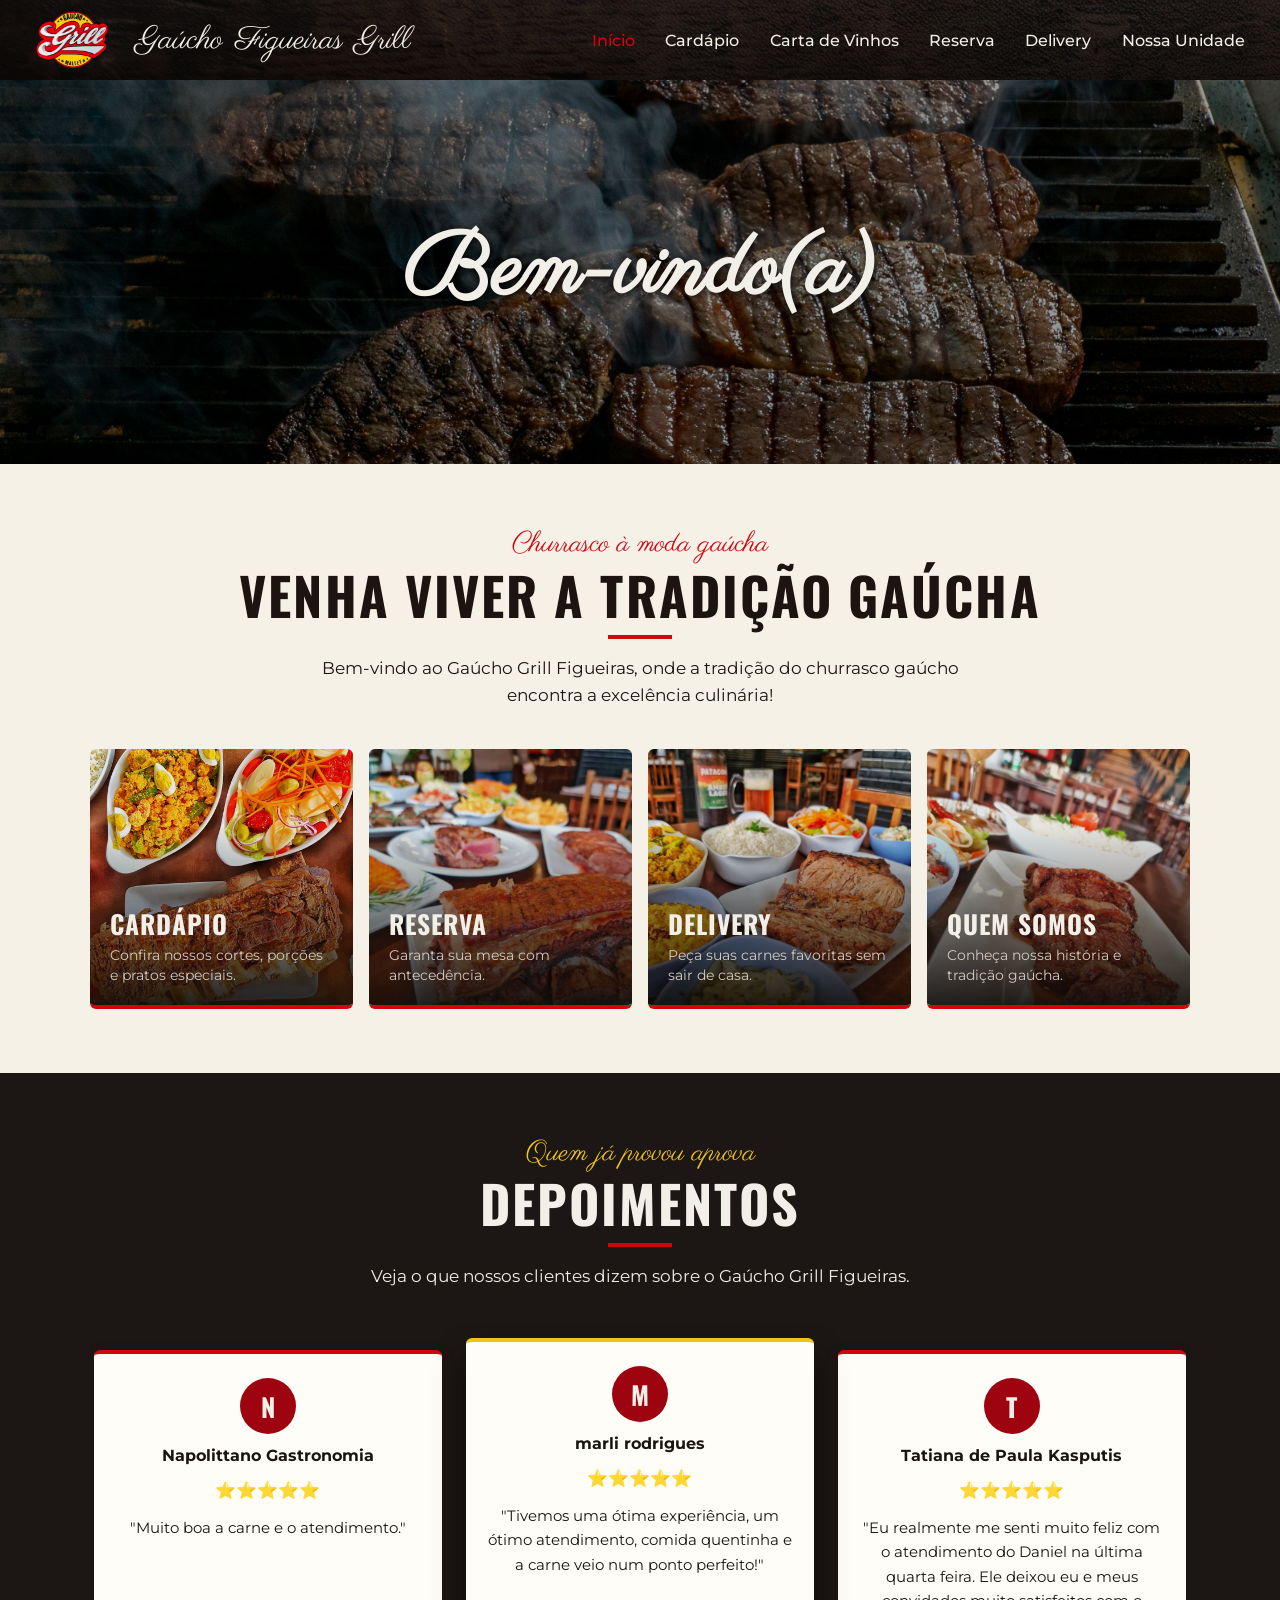
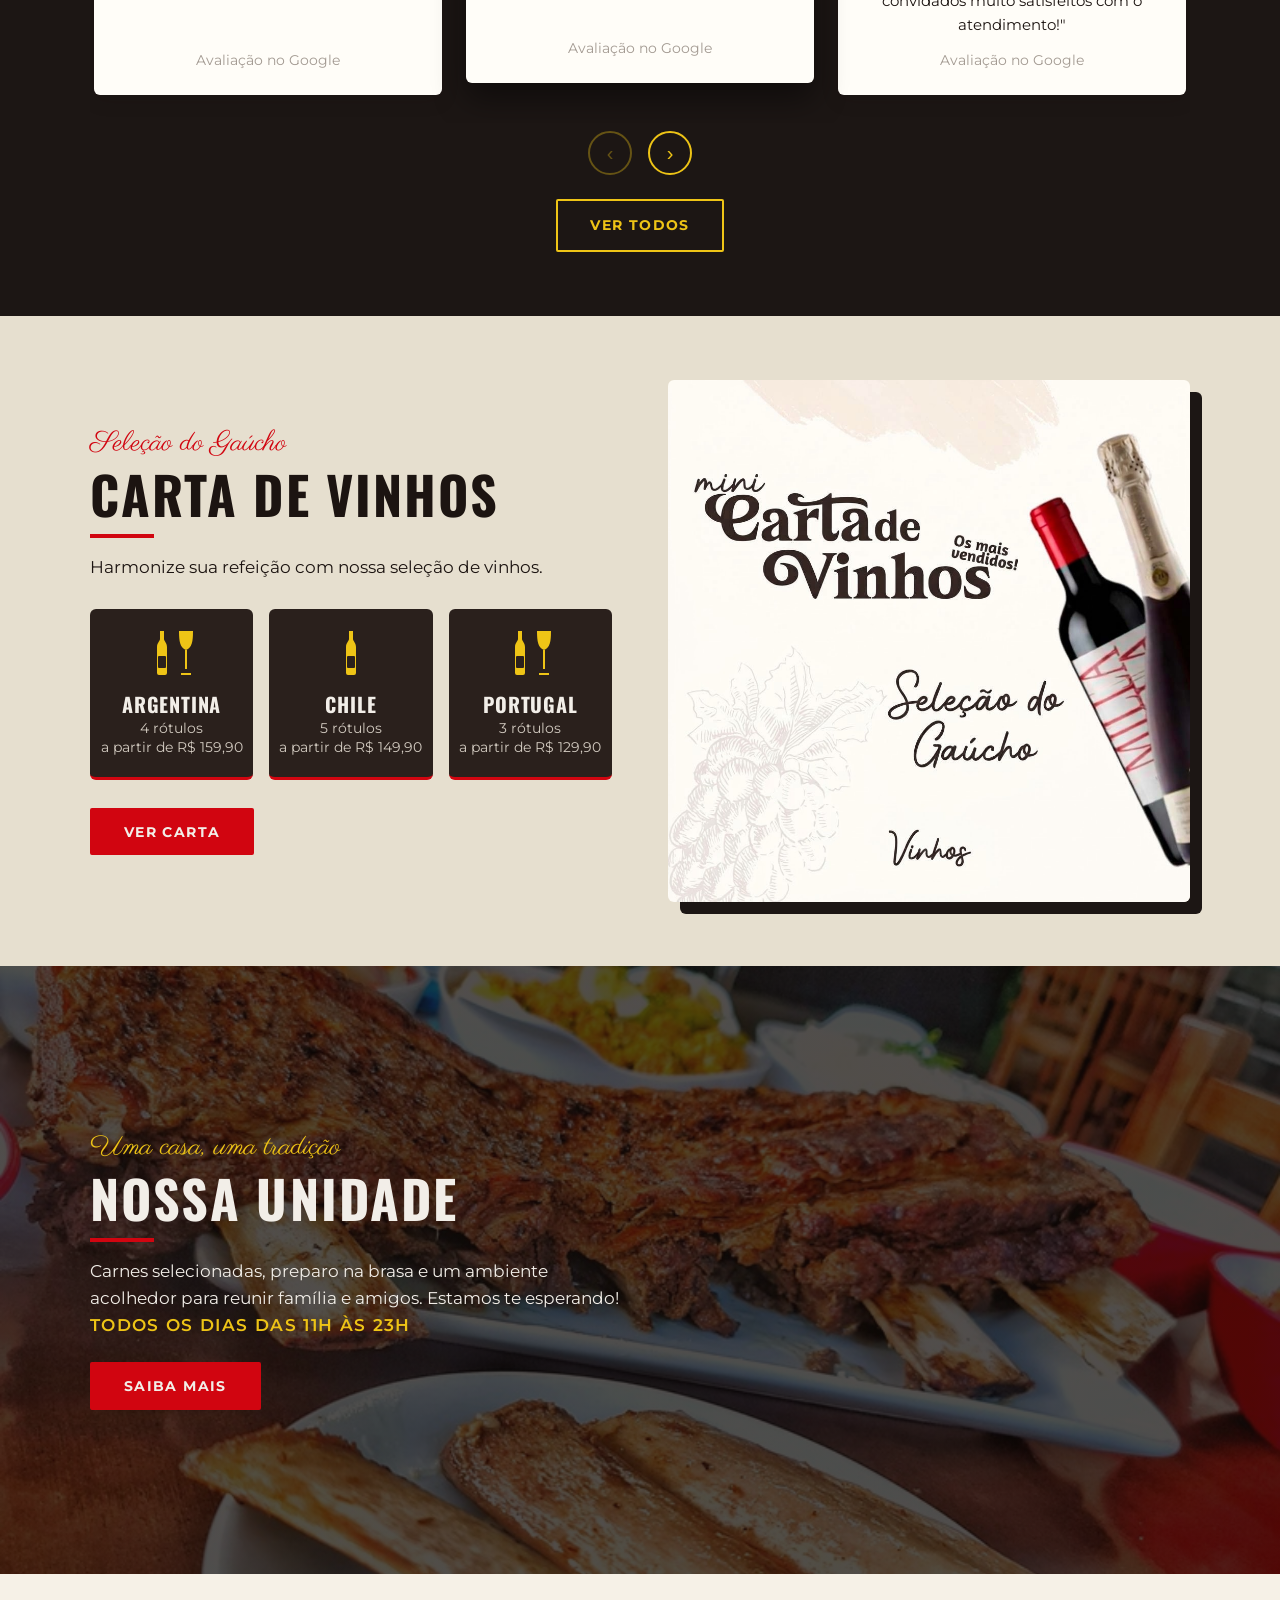
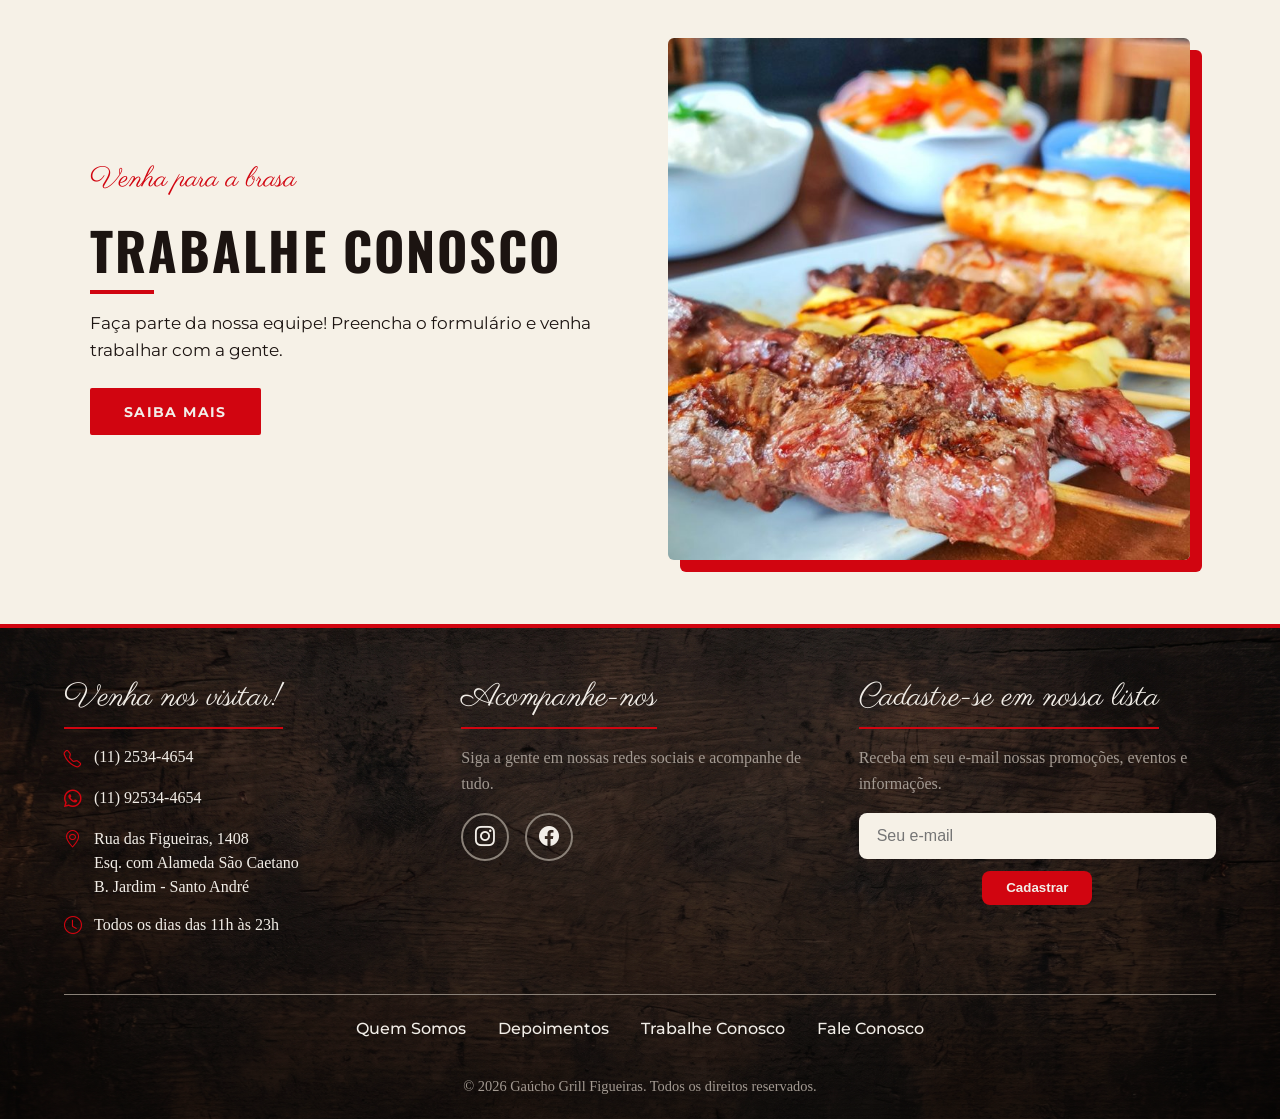
==== commit fb695449: "style: reposiciona seções do index e corrige aviso do validador CSS" ====
--- a/index.html
+++ b/index.html
@@ -195,10 +195,6 @@
         </section>
 
         <section class="secao-dividida secao-vinhos" aria-labelledby="titulo-vinhos">
-            <figure>
-                <img src="assets/img/carta_vinho1.jpg" alt="Banner da Carta de vinhos - seleção do gaúcho">
-            </figure>
-
             <article>
                 <p class="chamada">Seleção do Gaúcho</p>
                 <h2 id="titulo-vinhos">Carta de Vinhos</h2>
@@ -236,6 +232,10 @@
                 <a class="botao" href="paginas/carta_vinho.html">Ver carta<span class="visually-hidden"> de
                         vinhos</span></a>
             </article>
+
+            <figure>
+                <img src="assets/img/carta_vinho1.jpg" alt="Banner da Carta de vinhos - seleção do gaúcho">
+            </figure>
         </section>
 
         <!--* A foto desta seção é o fundo (definida em variaveis.css: --img-secao-unidade) -->
@@ -252,10 +252,6 @@
         </section>
 
         <section class="secao-dividida secao-trabalhe" aria-labelledby="titulo-trabalhe">
-            <figure>
-                <img src="assets/img/imagem_6.jpg" alt="Espetos grelhados na churrasqueira">
-            </figure>
-
             <article>
                 <p class="chamada">Venha para a brasa</p>
                 <h2 id="titulo-trabalhe">Trabalhe Conosco</h2>
@@ -263,6 +259,10 @@
                 <a class="botao" href="paginas/trabalhe_conosco.html">Saiba mais<span class="visually-hidden"> sobre
                         as vagas</span></a>
             </article>
+
+            <figure>
+                <img src="assets/img/imagem_6.jpg" alt="Espetos grelhados na churrasqueira">
+            </figure>
         </section>
 
     </main>
--- a/css/base.css
+++ b/css/base.css
@@ -15,7 +15,7 @@
    1. RESET
    ========================================================================== */
 
-   * {
+* {
     margin: 0;
     padding: 0;
 }
@@ -49,7 +49,7 @@
     width: 1px;
     height: 1px;
     overflow: hidden;
-    clip: rect(0 0 0 0);
+    clip-path: inset(50%);
     white-space: nowrap;
 }
 
@@ -1013,7 +1013,7 @@
 
 /* ---------- 5.5 Carta de Vinhos ---------- */
 
-/* Grade de duas colunas, usada em Vinhos e Trabalhe Conosco (imagem + texto) */
+/* Grade de duas colunas, usada em Vinhos e Trabalhe Conosco (texto à esquerda, foto à direita) */
 .pagina-inicial .secao-dividida {
     display: grid;
     grid-template-columns: repeat(2, minmax(0, 1fr));
@@ -1109,7 +1109,7 @@
 /* ---------- 5.7 Trabalhe Conosco ---------- */
 
 .pagina-inicial .secao-trabalhe img {
-    box-shadow: -0.75rem 0.75rem 0 var(--cor-destaque-vermelho);
+    box-shadow: 0.75rem 0.75rem 0 var(--cor-destaque-vermelho);
 }
 
 .pagina-inicial .secao-trabalhe p {
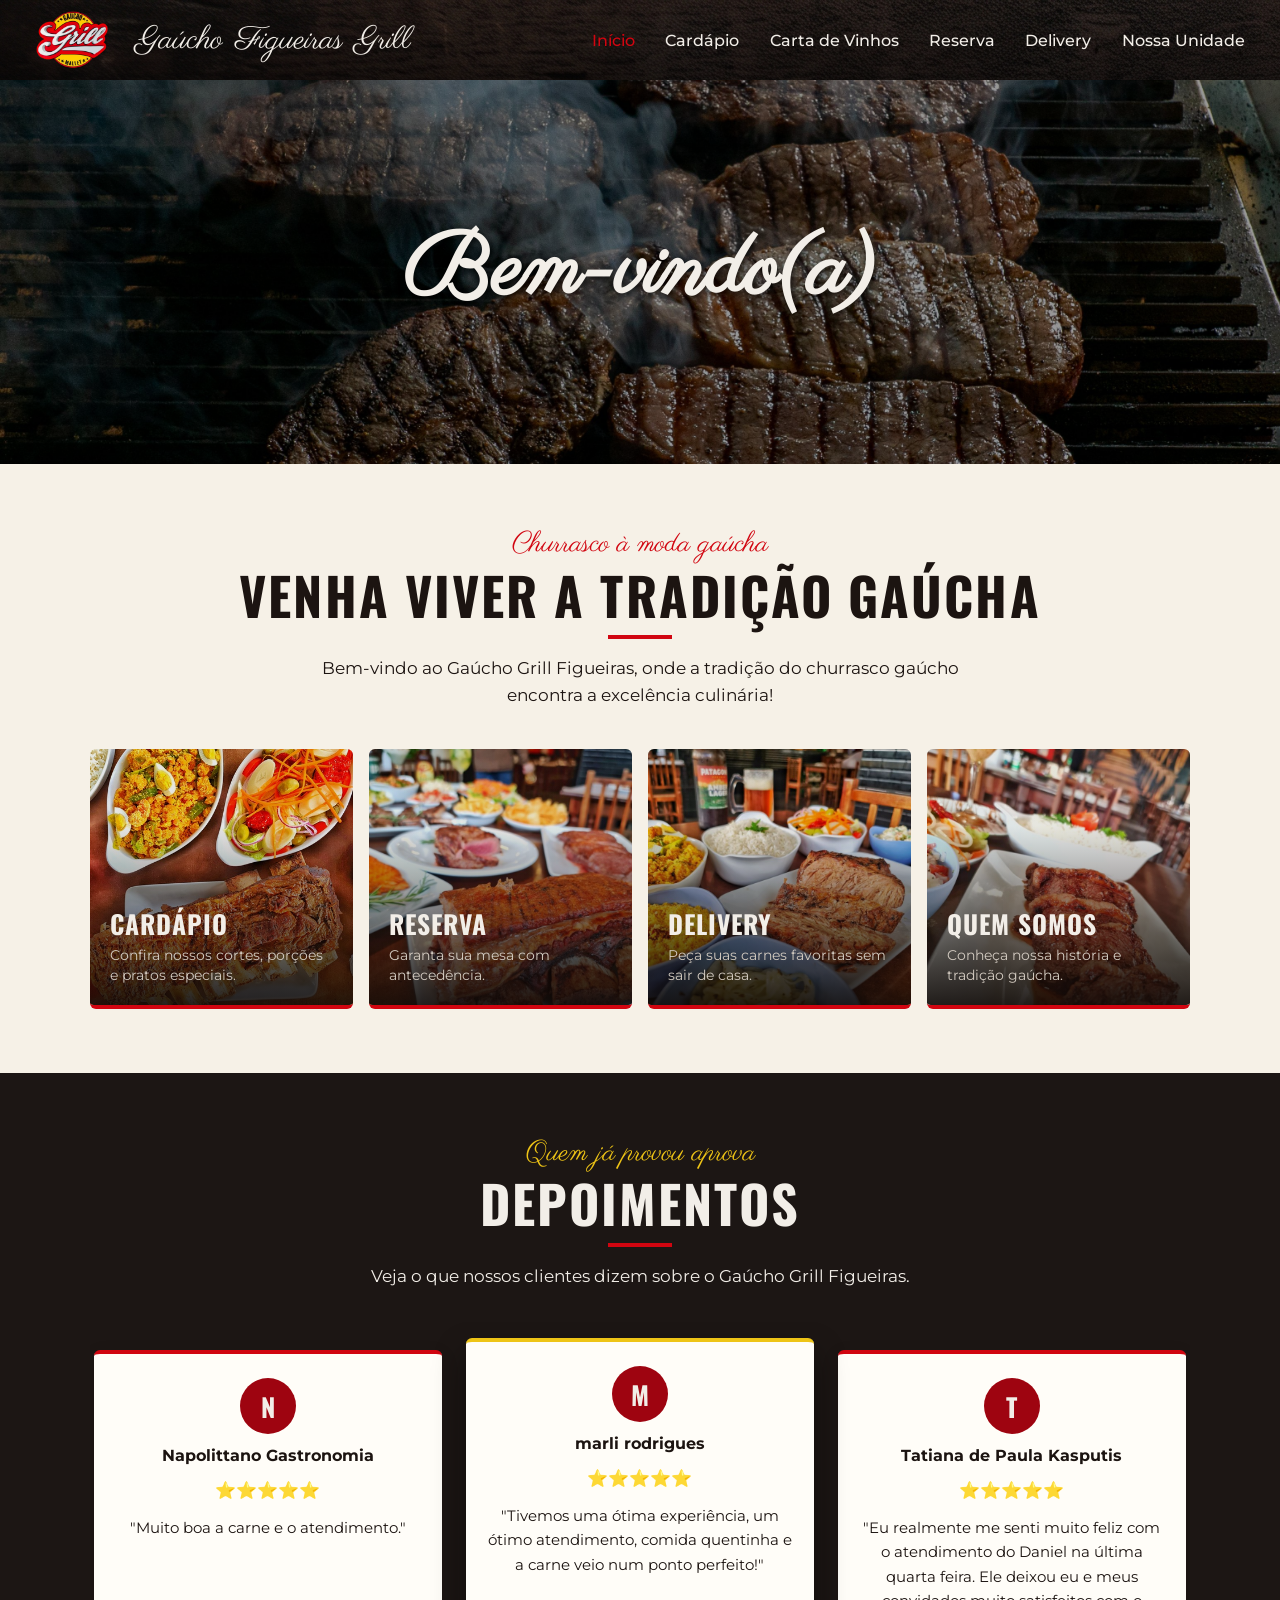
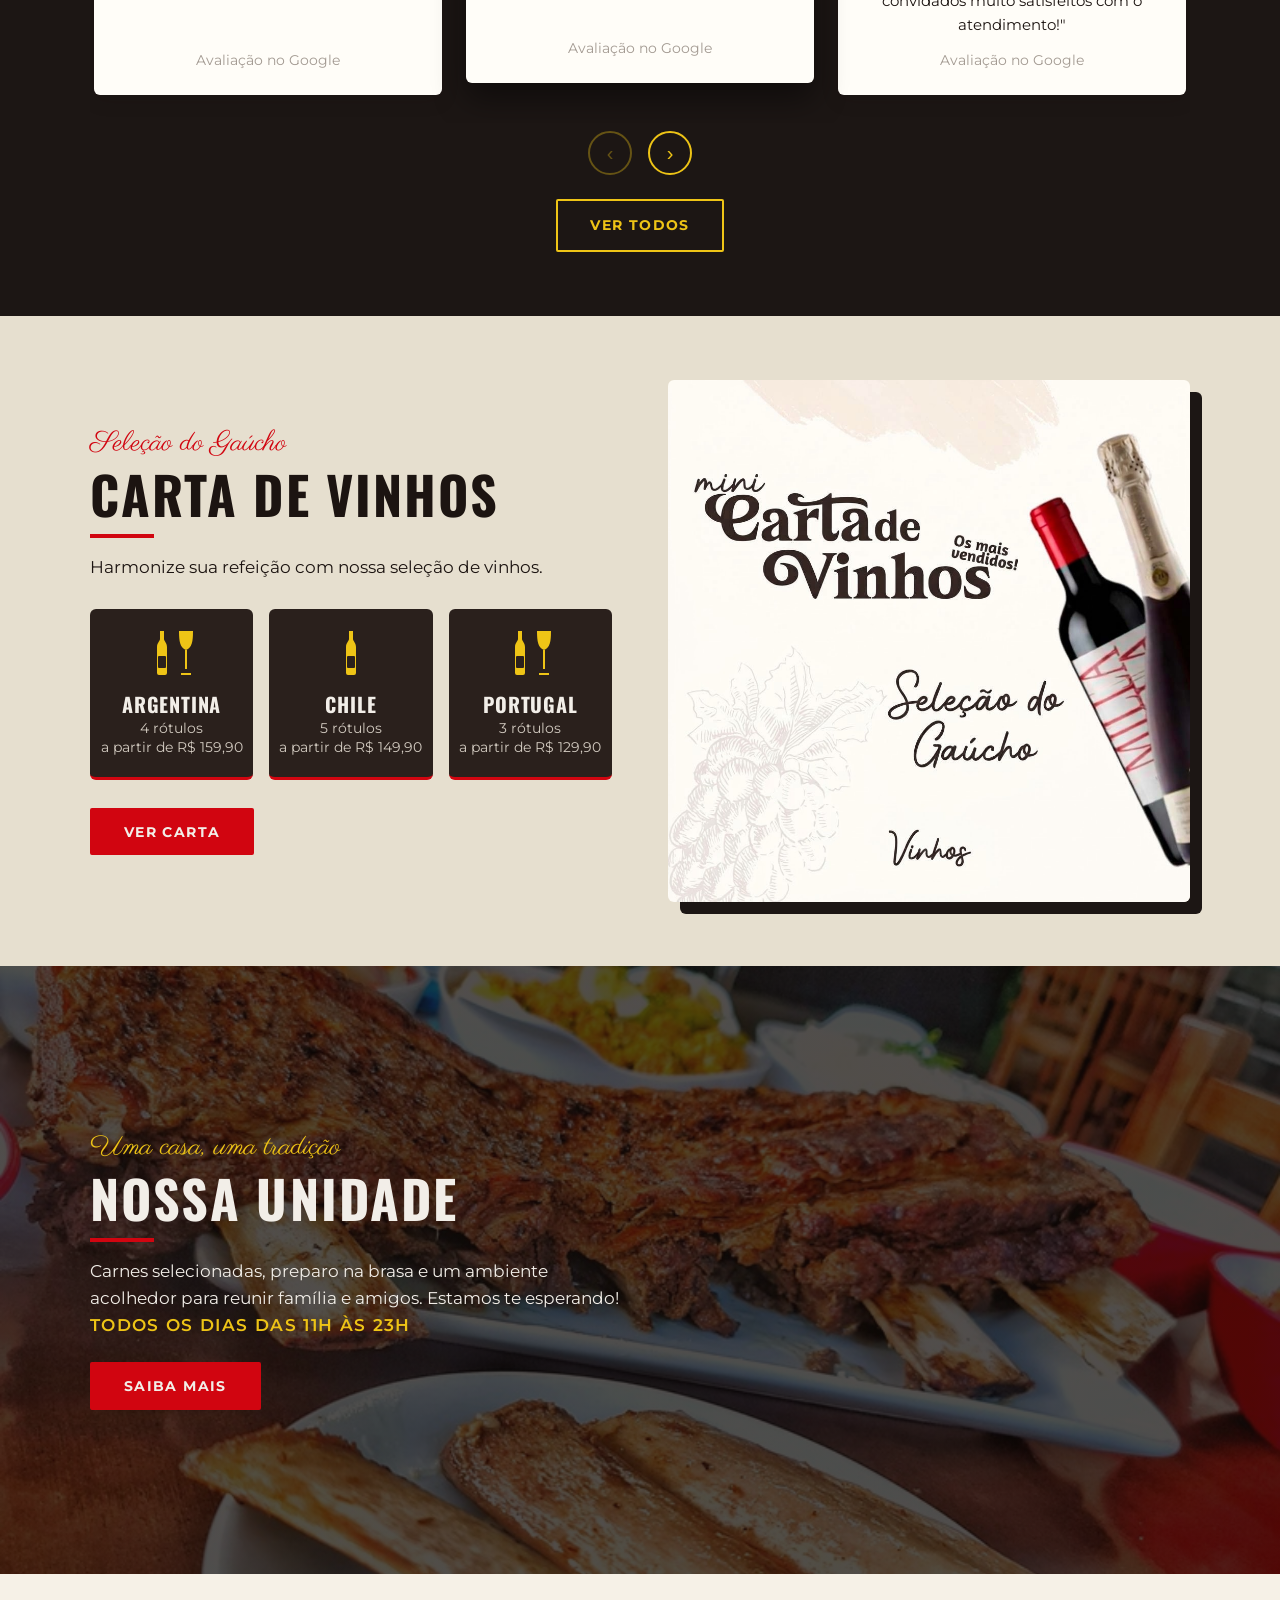
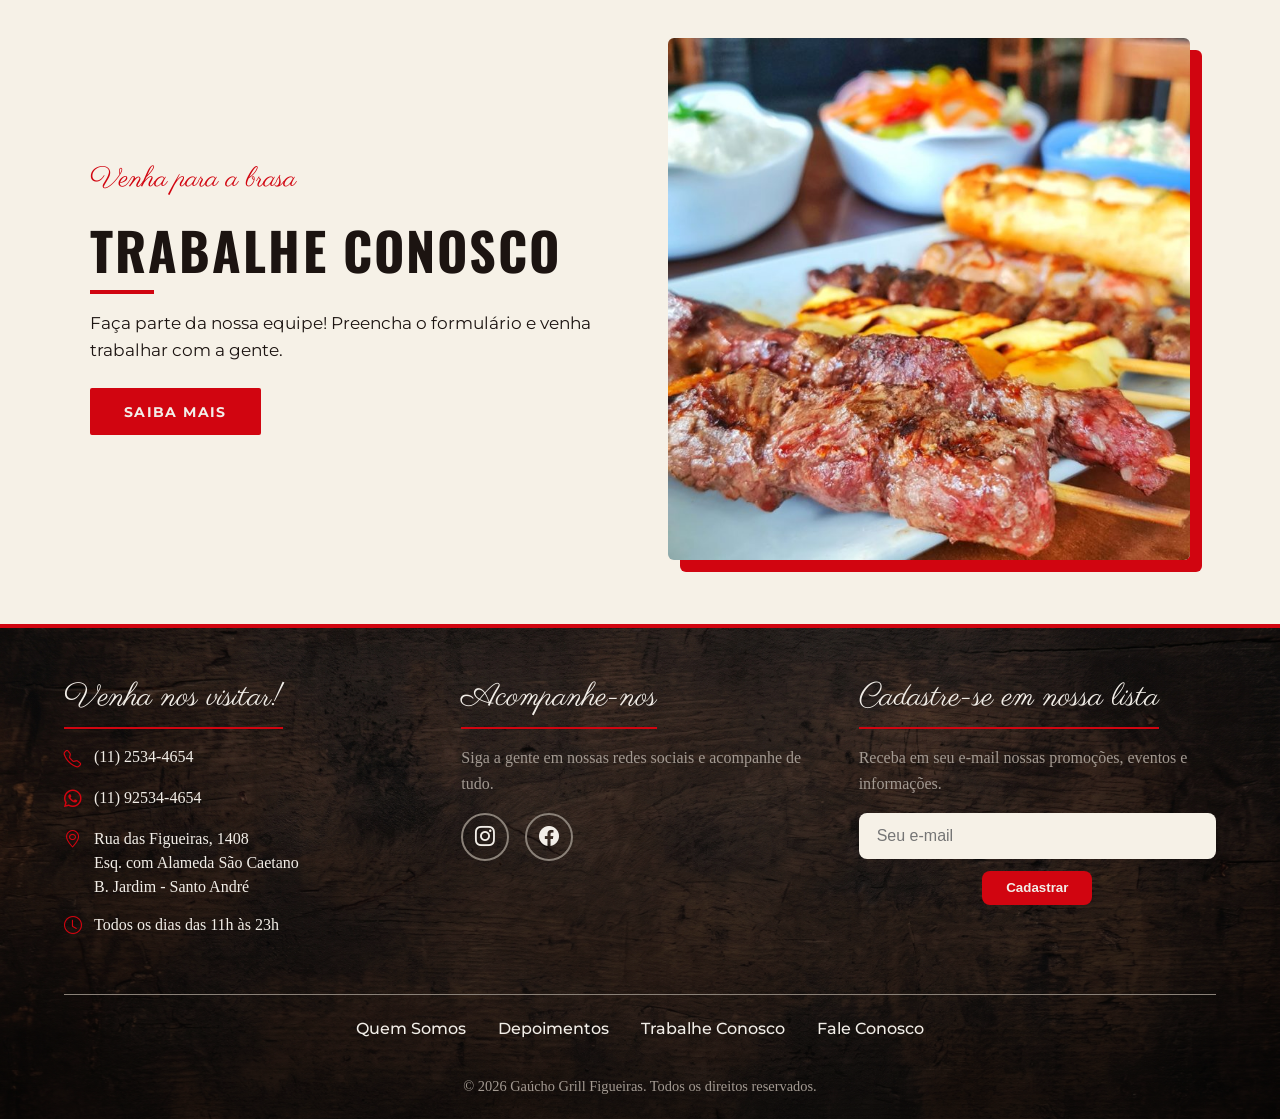
==== commit 16efc322: "feat: adiciona animações de entrada e efeitos de hover na página inicial." ====
--- a/index.html
+++ b/index.html
@@ -13,6 +13,9 @@
     <link rel="stylesheet" href="css/variaveis.css">
     <link rel="stylesheet" href="css/base.css">
     <link rel="stylesheet" href="css/header_footer.css">
+
+    <!--* JavaScript: animação de entrada das seções (sem defer, para não piscar) *-->
+    <script src="js/animacoes.js"></script>
 
     <!--* JavaScript: botões do carrossel de depoimentos *-->
     <script src="js/depoimentos.js" defer></script>
--- a/css/variaveis.css
+++ b/css/variaveis.css
@@ -12,7 +12,7 @@
    6. Fale Conosco e Depoimentos
    ========================================================================== */
 
-   :root {
+:root {
 
     /* ---------- 1. CORES ---------- */
 
@@ -78,7 +78,7 @@
 
     --img-banner-inicial: url("../assets/img/banner_ficticio.jpg");
     --img-banner-cardapio: url("../assets/img/banner_ficticio.jpg");
-    --img-banner-vinho: url("../assets/img/carta_vinho_banner.png");
+    --img-banner-vinho: url("../assets/img/carta_vinho1.png");
     --img-banner-delivery: url("../assets/img/imagem_7.jpg");
     --img-banner-depoimentos: url("../assets/img/imagem_8.jpg");
     --img-banner-fale-conosco: url("../assets/img/banner_ficticio.jpg");
@@ -96,6 +96,9 @@
     --degrade-menu-rodape: linear-gradient(rgba(0, 0, 0, 0), rgba(0, 0, 0, 0.4));
     --sombra-texto-banner: 2px 2px 8px rgba(0, 0, 0, 0.8);
     --transicao-rapida: 0.2s;
+    --transicao-media: 0.3s;            /* efeitos ao passar o mouse */
+    --duracao-entrada: 0.8s;            /* seções aparecendo ao rolar a página */
+    --deslocamento-entrada: 2rem;       /* distância que cada bloco percorre ao aparecer */
     --sombra-cartao: 0 6px 18px rgba(28, 20, 17, 0.12);
     --sombra-cartao-destaque: 0 16px 32px rgba(0, 0, 0, 0.45);
     --pelicula-forte: linear-gradient(rgba(14, 9, 7, 0.72), rgba(14, 9, 7, 0.72));   /* sobre fotos com texto */
--- a/css/base.css
+++ b/css/base.css
@@ -678,6 +678,7 @@
    5.6 Nossa Unidade
    5.7 Trabalhe Conosco
    5.8 Tablet e celular
+   5.9 Animações
    ========================================================================== */
 
 /* ---------- 5.1 Seções e títulos ---------- */
@@ -1182,4 +1183,154 @@
     .pagina-inicial .atalho {
         min-height: 12rem;
     }
+}
+
+
+/* ---------- 5.9 Animações ---------- */
+
+/* Entrada do banner: aparece de dentro do fundo escuro do cabeçalho */
+.pagina-inicial .banner_inicial {
+    animation: entrada-banner 1.1s ease-out both;
+}
+
+@keyframes entrada-banner {
+    from {
+        opacity: 0;
+        letter-spacing: 0.12em;
+    }
+
+    to {
+        opacity: 1;
+        letter-spacing: normal;
+    }
+}
+
+/* Aparecer ao rolar a página.
+   O js/animacoes.js coloca "js-animacoes" no <html> e a classe "revelar" nos blocos.
+   Sem JavaScript nada fica escondido: o conteúdo aparece normalmente. */
+.js-animacoes .revelar {
+    opacity: 0;
+    transform: translate(var(--desloc-x, 0), var(--desloc-y, var(--deslocamento-entrada)));
+    transition: opacity var(--duracao-entrada) ease-out, transform var(--duracao-entrada) ease-out;
+    transition-delay: var(--atraso, 0s);
+}
+
+.js-animacoes .revelar.visivel {
+    opacity: 1;
+    transform: none;
+}
+
+/* Texto entra pela esquerda e foto pela direita (as seções de duas colunas) */
+.js-animacoes .secao-dividida > article.revelar,
+.js-animacoes .secao-unidade > article.revelar {
+    --desloc-x: -2.5rem;
+    --desloc-y: 0;
+}
+
+.js-animacoes .secao-dividida > figure.revelar {
+    --desloc-x: 2.5rem;
+    --desloc-y: 0;
+}
+
+/* A barrinha vermelha dos títulos "cresce" quando o título aparece */
+.js-animacoes h2.revelar::after {
+    width: 0;
+    transition: width var(--duracao-entrada) ease-out 0.35s;
+}
+
+.js-animacoes h2.revelar.visivel::after {
+    width: 4rem;
+}
+
+/* Ao passar o mouse: botões, atalhos, cards de vinhos e fotos "levantam" */
+.pagina-inicial .botao {
+    transition: background-color var(--transicao-rapida), border-color var(--transicao-rapida),
+                color var(--transicao-rapida), transform var(--transicao-media), box-shadow var(--transicao-media);
+}
+
+.pagina-inicial .botao:hover {
+    transform: translateY(-3px);
+    box-shadow: 0 8px 18px rgba(0, 0, 0, 0.28);
+}
+
+.pagina-inicial .atalho {
+    transition: border-color var(--transicao-rapida), transform var(--transicao-media),
+                box-shadow var(--transicao-media);
+}
+
+.pagina-inicial .atalho:hover,
+.pagina-inicial .atalho:focus-visible {
+    transform: translateY(-6px);
+    box-shadow: var(--sombra-cartao-destaque);
+}
+
+.pagina-inicial .cartoes-vinho li {
+    transition: transform var(--transicao-media), box-shadow var(--transicao-media);
+}
+
+.pagina-inicial .cartoes-vinho li:hover {
+    transform: translateY(-4px);
+    box-shadow: var(--sombra-cartao-destaque);
+}
+
+/* Foto: sobe um pouco e a sombra deslocada aumenta */
+.pagina-inicial .secao-dividida img {
+    transition: transform var(--transicao-media), box-shadow var(--transicao-media);
+}
+
+.pagina-inicial .secao-dividida img:hover {
+    transform: translate(-4px, -4px);
+    box-shadow: 1.15rem 1.15rem 0 var(--cor-fundo-escuro);
+}
+
+.pagina-inicial .secao-trabalhe img:hover {
+    box-shadow: 1.15rem 1.15rem 0 var(--cor-destaque-vermelho);
+}
+
+.pagina-inicial .carrossel-controles button {
+    transition: background-color var(--transicao-rapida), color var(--transicao-rapida),
+                transform var(--transicao-media);
+}
+
+.pagina-inicial .carrossel-controles button:hover:not(:disabled) {
+    transform: scale(1.12);
+}
+
+/* Celular (até 700px): as seções empilham, então entram de baixo para cima */
+@media (max-width: 700px) {
+
+    .js-animacoes .secao-dividida > article.revelar,
+    .js-animacoes .secao-unidade > article.revelar,
+    .js-animacoes .secao-dividida > figure.revelar {
+        --desloc-x: 0;
+        --desloc-y: var(--deslocamento-entrada);
+    }
+}
+
+/* Quem prefere menos movimento: sem animações */
+@media (prefers-reduced-motion: reduce) {
+
+    .pagina-inicial .banner_inicial {
+        animation: none;
+    }
+
+    .js-animacoes .revelar {
+        opacity: 1;
+        transform: none;
+        transition: none;
+    }
+
+    .js-animacoes h2.revelar::after {
+        width: 4rem;
+        transition: none;
+    }
+
+    .pagina-inicial .botao:hover,
+    .pagina-inicial .atalho:hover,
+    .pagina-inicial .atalho:focus-visible,
+    .pagina-inicial .cartoes-vinho li:hover,
+    .pagina-inicial .secao-dividida img:hover,
+    .pagina-inicial .carrossel-controles button:hover:not(:disabled) {
+        transform: none;
+    }
 }
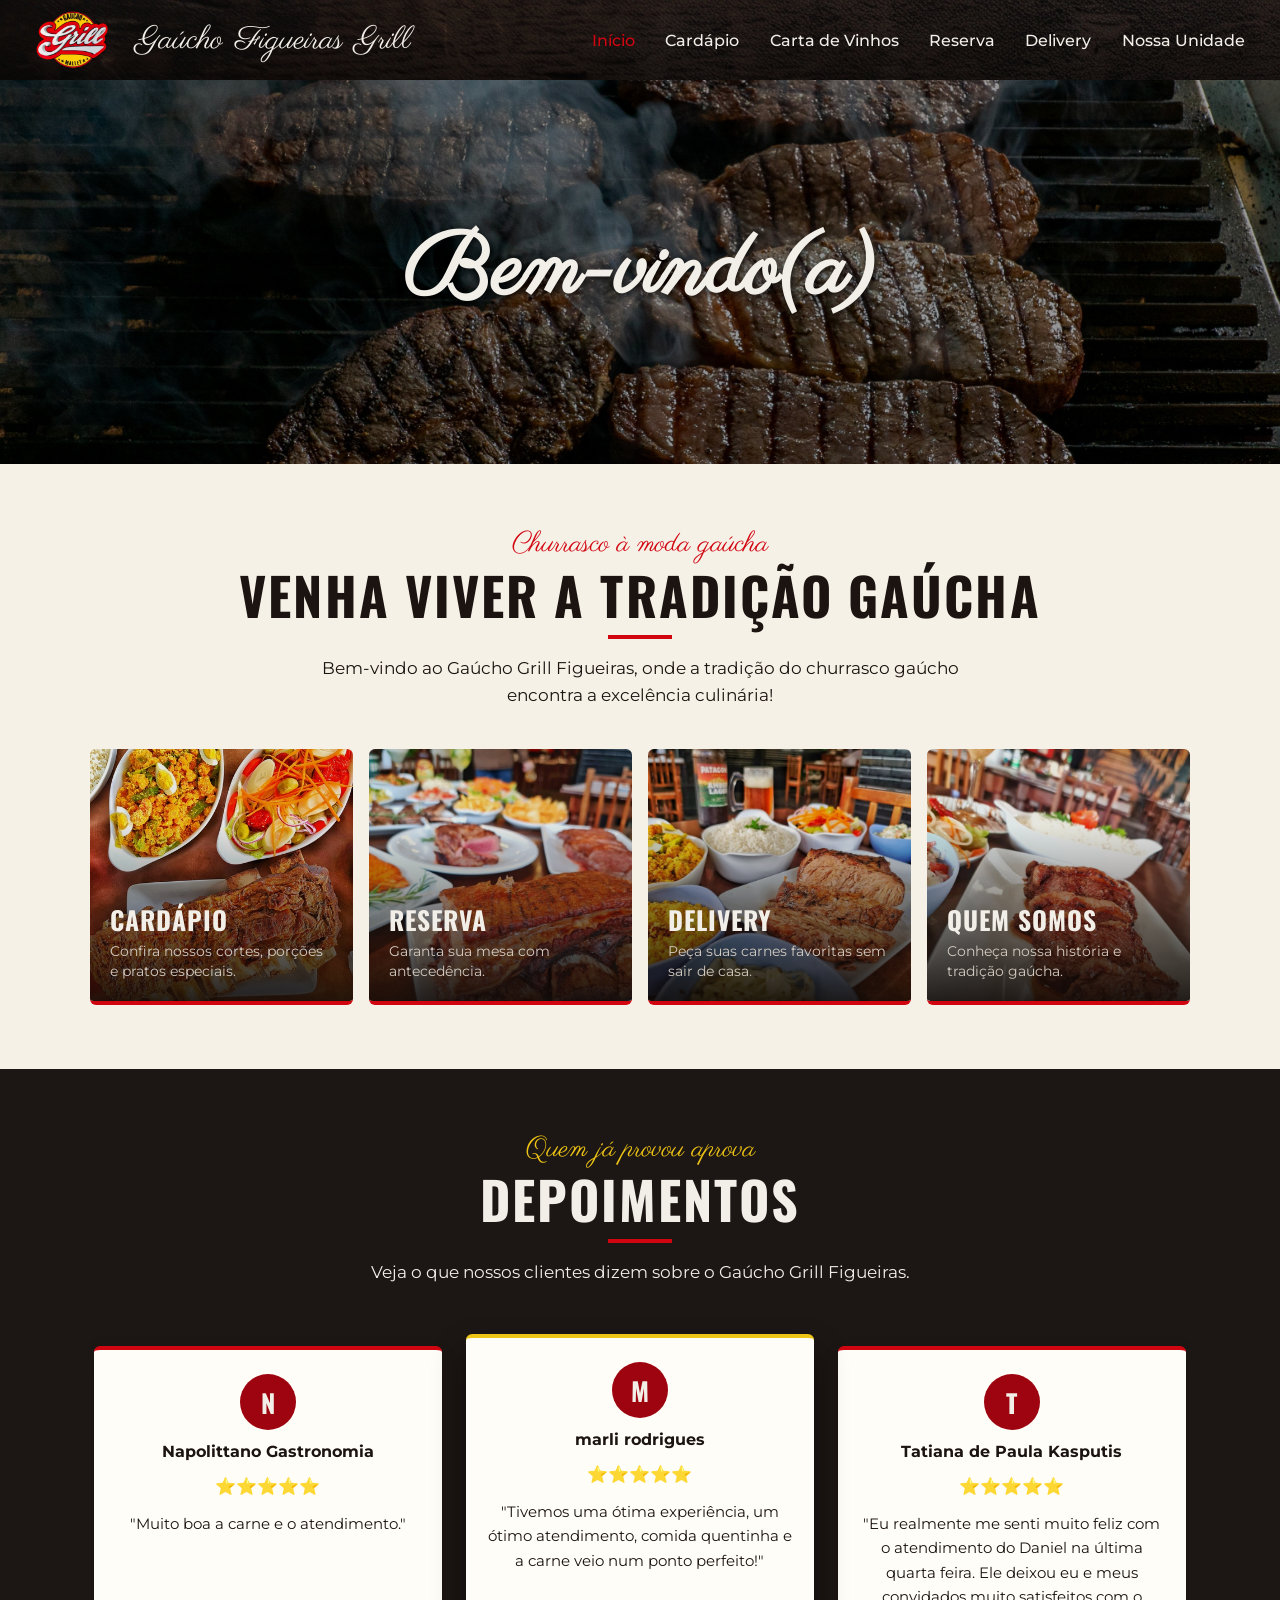
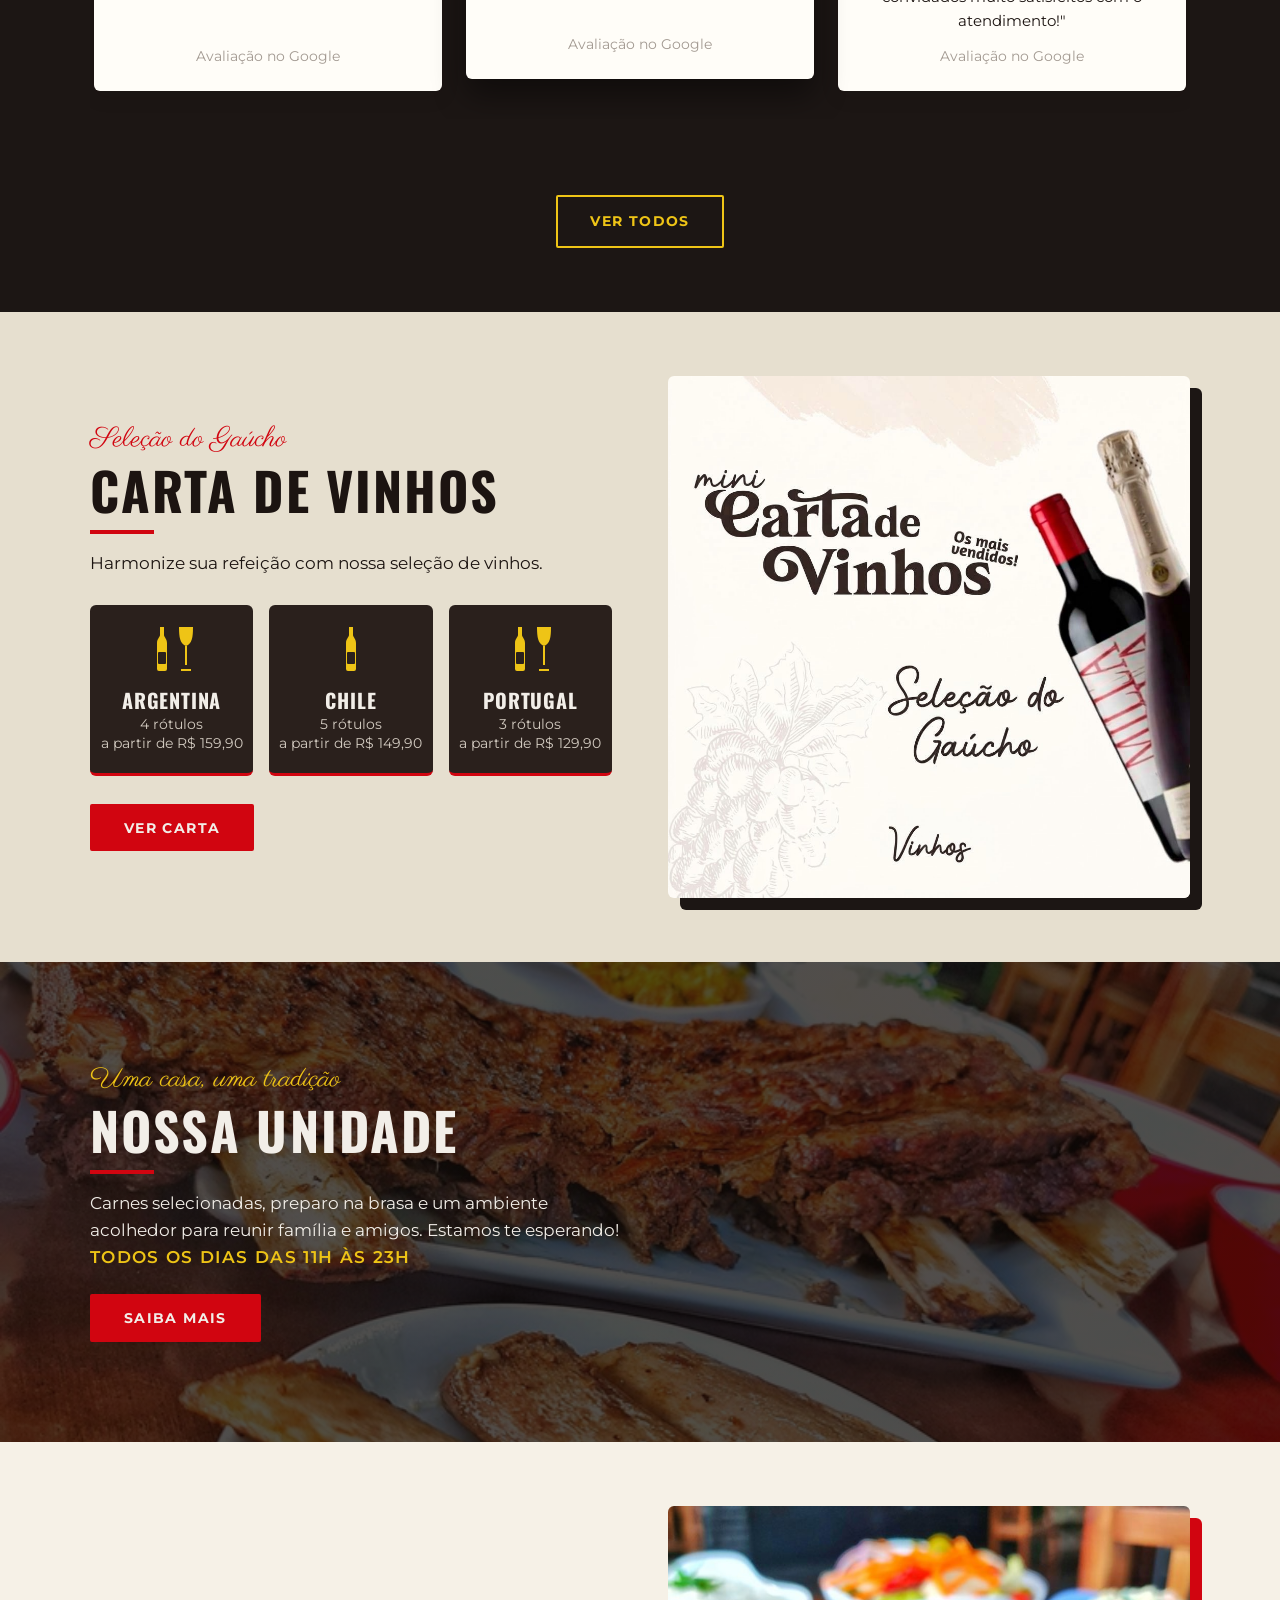
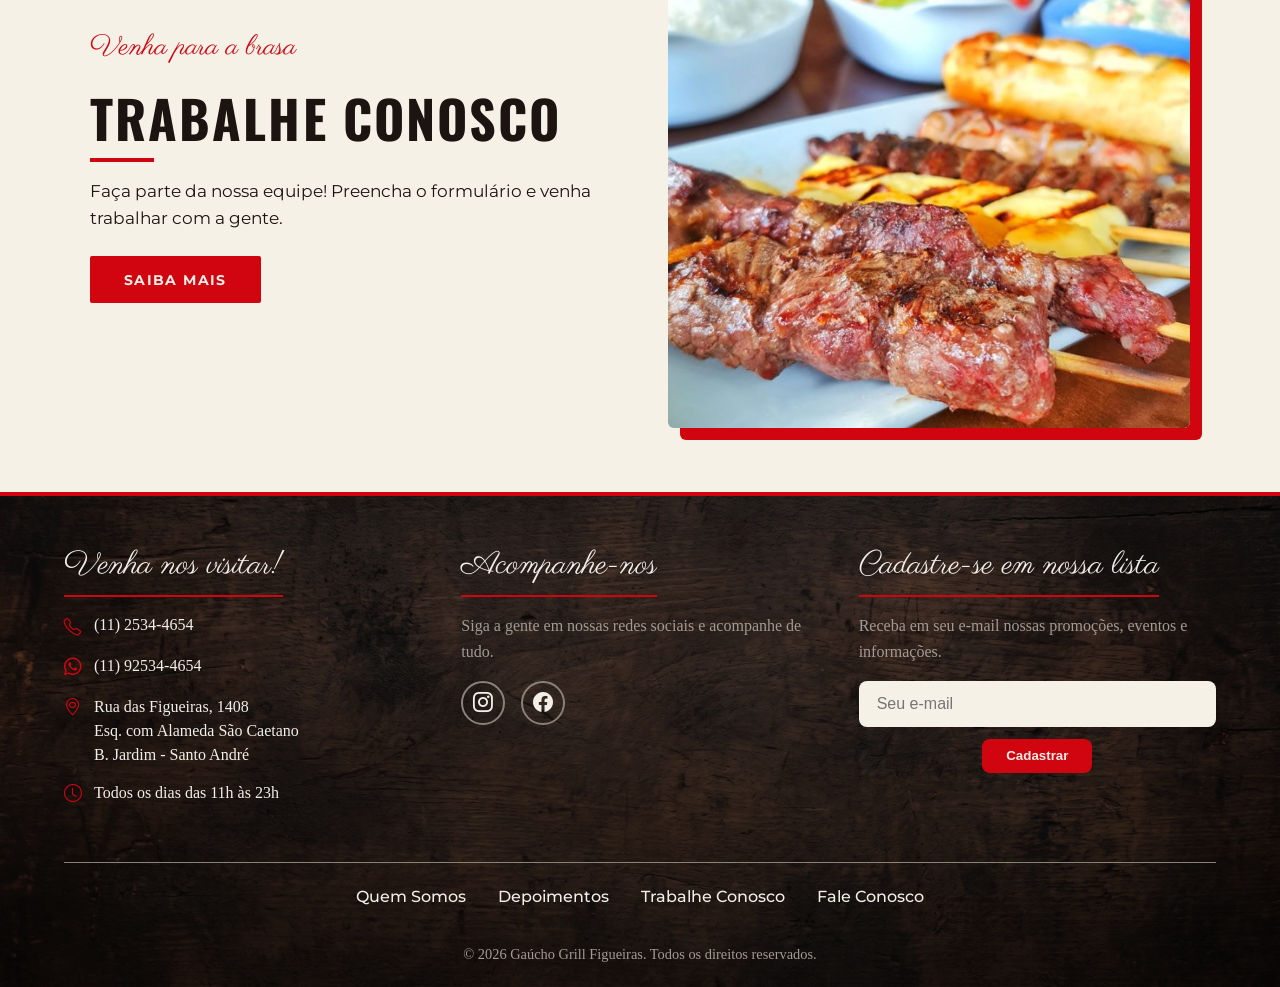
==== commit ce371c4c: "Merge pull request #88 from vitoria-camargo1109/vitoria feat: adiciona responsividade e menu hambúrg" ====
--- a/index.html
+++ b/index.html
@@ -19,6 +19,9 @@
 
     <!--* JavaScript: botões do carrossel de depoimentos *-->
     <script src="js/depoimentos.js" defer></script>
+
+    <!--* JavaScript: menu hambúrguer *-->
+    <script src="js/menu.js"></script>
 
 </head>
 
--- a/css/variaveis.css
+++ b/css/variaveis.css
@@ -10,6 +10,7 @@
    4. Imagens
    5. Efeitos (gradientes, sombras)
    6. Fale Conosco e Depoimentos
+   7. Quem Somos e Nossa Unidade
    ========================================================================== */
 
 :root {
@@ -78,7 +79,7 @@
 
     --img-banner-inicial: url("../assets/img/banner_ficticio.jpg");
     --img-banner-cardapio: url("../assets/img/banner_ficticio.jpg");
-    --img-banner-vinho: url("../assets/img/carta_vinho1.png");
+    --img-banner-vinho: url("../assets/img/vinho_banner.png");
     --img-banner-delivery: url("../assets/img/imagem_7.jpg");
     --img-banner-depoimentos: url("../assets/img/imagem_8.jpg");
     --img-banner-fale-conosco: url("../assets/img/banner_ficticio.jpg");
@@ -86,6 +87,7 @@
     --img-banner-quem-somos: url("../assets/img/imagem_8.jpg");
     --img-banner-reserva: url("../assets/img/imagem_10.jpg");
     --img-banner-trabalhe-conosco: url("../assets/img/imagem_6.jpg");
+    --img-fundo-vinho: url("../assets/img/fundo-vinho.png");
 
     --img-secao-unidade: url("../assets/img/imagem_2.jpg");   /* fundo da seção Nossa Unidade */
 
@@ -128,4 +130,30 @@
     --dep-raio: 6px;              /* Depoimentos */
     --fc-largura-max: 1240px;     /* Fale Conosco */
     --dep-largura-max: 960px;     /* Depoimentos */
+
+    /* ---------- 7. QUEM SOMOS E NOSSA UNIDADE ---------- */
+    /* Apelidos das cores e fontes do site (usados nas duas páginas) */
+    --vermelho: var(--cor-destaque-vermelho);
+    --dourado: var(--cor-destaque-amarelo);
+    --marrom-claro: var(--cor-fundo-escuro-alternativo);
+    --creme-escuro: var(--cor-faixa);
+    --fonte-script: var(--fonte-menu);
+
+    /* Nossa Unidade */
+    --nu-largura-max: 1180px;               /* largura máxima do conteúdo */
+
+    /* Quem Somos */
+    --qs-largura-max: var(--dep-largura-max);
+    --qs-largura-frase: 38rem;
+    --qs-raio: var(--dep-raio);
+    --qs-borda-card: 1px solid rgba(var(--fc-vermelho-rgb), 0.25);
+    --qs-borda-destaque: 5px solid var(--fc-vermelho);
+    --qs-video-proporcao: 16 / 9;
+    --qs-letra-capitular: 4.2rem;
+    --qs-letra-capitular-celular: 3.4rem;
+    --qs-ornamento-largura: 200px;
+    --qs-ornamento-linha: 85px;
+    --qs-sombra-card: 0 10px 26px rgba(var(--fc-texto-rgb), 0.07);
+    --qs-sombra-card-hover: 0 20px 40px rgba(var(--fc-texto-rgb), 0.14);
+    --qs-sombra-video: 0 16px 36px rgba(var(--fc-carvao-rgb), 0.3);
 }
--- a/css/base.css
+++ b/css/base.css
@@ -1,13 +1,19 @@
 /* ==========================================================================
    BASE.CSS
-   Regras gerais de todas as páginas + estilo das páginas Fale Conosco, Depoimentos e inicial.
+   Regras gerais de todas as páginas + estilo das páginas Fale Conosco, Reserva,
+   Depoimentos, inicial, Cardápio, Delivery e Carta de Vinhos.
 
    Índice
    1. Reset
    2. Corpo e títulos
    3. Acessibilidade (texto oculto e skip-link)
-   4. Páginas Fale Conosco e Depoimentos (fundo, layout e cores compartilhados)
+   4. Páginas Fale Conosco, Reserva, Trabalhe Conosco, Depoimentos, Cardápio e Carta de Vinhos
+      (fundo, layout e cores compartilhados)
    5. Página inicial
+   6. Cardápio (livro)
+   7. Delivery
+   8. Carta de Vinhos (panfleto)
+   9. Quem Somos e Nossa Unidade
    ========================================================================== */
 
 
@@ -20,6 +26,19 @@
     padding: 0;
 }
 
+/* O padding e a borda passam a ficar DENTRO da largura do elemento */
+*,
+*::before,
+*::after {
+    box-sizing: border-box;
+}
+
+/* Imagens, vídeos e mapas nunca passam da largura da tela */
+img,
+video,
+iframe {
+    max-width: 100%;
+}
 
 /* ==========================================================================
    2. CORPO E TÍTULOS
@@ -70,33 +89,46 @@
 
 
 /* ==========================================================================
-   4. PÁGINAS FALE CONOSCO E DEPOIMENTOS
-      <body class="pagina-fale-conosco"> e <body class="pagina-depoimentos">
-      As duas páginas compartilham fundo, layout da main e cores (variáveis --fc-*).
-
-   4.1 Fundo e layout (as duas páginas)
-   4.2 Fale Conosco: títulos com ornamento
-   4.3 Fale Conosco: formulário
-   4.4 Fale Conosco: card "Outras formas de contato"
+   4. PÁGINAS FALE CONOSCO, RESERVA, DEPOIMENTOS, CARDÁPIO E CARTA DE VINHOS
+      <body class="pagina-fale-conosco">, <body class="pagina-reserva">, <body class="pagina-trabalhe">,
+      <body class="pagina-depoimentos">, <body class="pagina-livro"> (Cardápio)
+      e <body class="pagina-panfleto"> (Carta de Vinhos).
+      As páginas compartilham fundo, layout da main, títulos com ornamento e
+      cores (variáveis --fc-*).
+      A Reserva usa o mesmo formulário e o mesmo card do Fale Conosco (seções 4.2 a 4.4).
+
+   4.1 Fundo e layout (todas as páginas)
+   4.2 Títulos com ornamento
+   4.3 Fale Conosco e Reserva: formulário
+   4.4 Fale Conosco e Reserva: card "Outras formas de contato"
    4.5 Fale Conosco: perguntas frequentes (FAQ)
-   4.6 Fale Conosco: links
-   4.7 Fale Conosco: celular
+   4.6 Fale Conosco e Reserva: links
+   4.7 Fale Conosco e Reserva: celular
    4.8 Depoimentos: introdução e cartões
    4.9 Depoimentos: botão "Ver depoimento"
    4.10 Depoimentos: celular
+   4.11 Reserva: ajustes do formulário
+   4.12 Trabalhe Conosco: ajustes
    ========================================================================== */
-
-/* ---------- 4.1 Fundo e layout (as duas páginas) ---------- */
-
+/* ---------- 4.1 Fundo e layout (todas as páginas) ---------- */
+
+.pagina-trabalhe,
+.pagina-reserva,
 .pagina-fale-conosco,
-.pagina-depoimentos {
+.pagina-depoimentos,
+.pagina-livro,
+.pagina-panfleto {
     background:
         radial-gradient(ellipse at top, rgba(var(--fc-vermelho-rgb), 0.06), transparent 60%),
         var(--fc-marfim);
 }
 
+.pagina-trabalhe main,
+.pagina-reserva main,
 .pagina-fale-conosco main,
-.pagina-depoimentos main {
+.pagina-depoimentos main,
+.pagina-livro main,
+.pagina-panfleto main {
     margin-inline: auto;
     padding: 4rem 1.25rem 6rem;
     color: var(--fc-texto);
@@ -104,34 +136,46 @@
     font-size: 1.15rem;
 }
 
-.pagina-fale-conosco main {
+.pagina-trabalhe main,
+.pagina-reserva main,
+.pagina-fale-conosco main,
+.pagina-panfleto main {
     max-width: var(--fc-largura-max);
 }
 
-.pagina-depoimentos main {
+.pagina-depoimentos main,
+.pagina-livro main {
     max-width: var(--dep-largura-max);
 }
 
+.pagina-trabalhe main > * + *,
+.pagina-reserva main > * + *,
 .pagina-fale-conosco main > * + * {
     margin-top: 4rem;
 }
 
-/* O banner já mostra o título da página, então o h2 do meio fica escondido */
-.pagina-fale-conosco main > section:first-of-type > h2,
+/* O banner já mostra o título da página, então o h2 do meio fica escondido (só nos Depoimentos) */
 .pagina-depoimentos main > section > h2 {
     display: none;
 }
 
 /* Âncora do rodapé (link "no rodapé desta página") */
+.pagina-trabalhe #rodape,
+.pagina-reserva #rodape,
 .pagina-fale-conosco #rodape {
     scroll-margin-top: 1rem;
 }
 
 
-/* ---------- 4.2 Fale Conosco: títulos com ornamento ---------- */
-
+/* ---------- 4.2 Títulos com ornamento ---------- */
+
+.pagina-trabalhe main h2,
+.pagina-reserva main h2,
 .pagina-fale-conosco main h2,
-.pagina-fale-conosco main > article > h3 {
+.pagina-fale-conosco main > article > h3,
+.pagina-livro main h2,
+.pagina-livro .folha > h3,
+.pagina-panfleto main h2 {
     margin: 0 0 2.5rem;
     color: var(--fc-vermelho);
     font-family: var(--fonte-cursiva);
@@ -142,8 +186,13 @@
 }
 
 /* Losango com linhas laterais embaixo do título */
+.pagina-trabalhe main h2::after,
+.pagina-reserva main h2::after,
 .pagina-fale-conosco main h2::after,
-.pagina-fale-conosco main > article > h3::after {
+.pagina-fale-conosco main > article > h3::after,
+.pagina-livro main h2::after,
+.pagina-livro .folha > h3::after,
+.pagina-panfleto main h2::after {
     content: "◆";
     display: block;
     width: 180px;
@@ -160,21 +209,26 @@
 }
 
 
-/* ---------- 4.3 Fale Conosco: formulário ---------- */
-
+/* ---------- 4.3 Formulário (Fale Conosco e Reserva) ---------- */
+
+.pagina-trabalhe main form,
+.pagina-reserva main form,
 .pagina-fale-conosco main form {
     position: relative;
     padding: clamp(2rem, 5vw, 3.5rem);
     border-radius: var(--fc-raio);
-    background:
-        radial-gradient(circle at top right, rgba(var(--fc-marfim-rgb), 0.06), transparent 55%),
-        linear-gradient(165deg, var(--fc-carvao-claro), var(--fc-carvao));
+    background-color: var(--cor-fundo-escuro);                              /* mesma cor do menu e do rodapé */
+    background-image: var(--degrade-menu-rodape), var(--img-menu-rodape);   /* mesma textura do rodapé */
+    background-size: cover;
+    background-position: center;
     box-shadow:
         0 30px 60px rgba(var(--fc-carvao-rgb), 0.35),
         0 0 0 1px rgba(var(--fc-marfim-rgb), 0.25);
 }
 
 /* Moldura dupla interna */
+.pagina-trabalhe main form::before,
+.pagina-reserva main form::before,
 .pagina-fale-conosco main form::before {
     content: "";
     position: absolute;
@@ -185,6 +239,8 @@
 }
 
 /* Grade de 2 colunas */
+.pagina-trabalhe main fieldset,
+.pagina-reserva main fieldset,
 .pagina-fale-conosco main fieldset {
     display: grid;
     grid-template-columns: repeat(2, minmax(0, 1fr));
@@ -195,6 +251,8 @@
     border: 0;
 }
 
+.pagina-trabalhe main legend,
+.pagina-reserva main legend,
 .pagina-fale-conosco main legend {
     float: left;
     grid-column: 1 / -1;
@@ -208,12 +266,18 @@
 }
 
 /* Observação e botão ocupam a largura toda */
+.pagina-trabalhe main fieldset p:has(textarea),
+.pagina-reserva main fieldset p:has(textarea),
 .pagina-fale-conosco main fieldset p:has(textarea),
+.pagina-trabalhe main fieldset button,
+.pagina-reserva main fieldset button,
 .pagina-fale-conosco main fieldset button {
     grid-column: 1 / -1;
 }
 
 /* Cada campo: rótulo + campo + dica */
+.pagina-trabalhe main form p,
+.pagina-reserva main form p,
 .pagina-fale-conosco main form p {
     display: grid;
     align-content: start;
@@ -221,18 +285,25 @@
     margin: 0;
 }
 
+.pagina-trabalhe main form p br,
+.pagina-reserva main form p br,
 .pagina-fale-conosco main form p br {
     display: none;
 }
 
+/* Rótulos em dourado suave */
+.pagina-trabalhe main form label,
+.pagina-reserva main form label,
 .pagina-fale-conosco main form label {
-    color: var(--fc-marfim);
+    color: #d4af37;
     font-size: 0.85rem;
     font-weight: 600;
     letter-spacing: 0.22em;
     text-transform: uppercase;
 }
 
+.pagina-trabalhe main form small,
+.pagina-reserva main form small,
 .pagina-fale-conosco main form small {
     color: rgba(var(--fc-marfim-rgb), 0.65);
     font-size: 0.95rem;
@@ -240,8 +311,14 @@
 }
 
 /* Campos: só uma linha clara embaixo */
+.pagina-trabalhe main form input,
+.pagina-reserva main form input,
 .pagina-fale-conosco main form input,
+.pagina-trabalhe main form select,
+.pagina-reserva main form select,
 .pagina-fale-conosco main form select,
+.pagina-trabalhe main form textarea,
+.pagina-reserva main form textarea,
 .pagina-fale-conosco main form textarea {
     width: 100%;
     box-sizing: border-box;
@@ -256,12 +333,16 @@
     transition: border-color 0.3s, box-shadow 0.3s, background-color 0.3s;
 }
 
+.pagina-trabalhe main form ::placeholder,
+.pagina-reserva main form ::placeholder,
 .pagina-fale-conosco main form ::placeholder {
     color: rgba(var(--fc-marfim-rgb), 0.4);
     font-style: italic;
 }
 
 /* Textarea: caixa completa */
+.pagina-trabalhe main form textarea,
+.pagina-reserva main form textarea,
 .pagina-fale-conosco main form textarea {
     min-height: 130px;
     padding: 0.9rem 1rem;
@@ -271,6 +352,8 @@
 }
 
 /* Select: seta clara própria */
+.pagina-trabalhe main form select,
+.pagina-reserva main form select,
 .pagina-fale-conosco main form select {
     appearance: none;
     padding-right: 2rem;
@@ -280,12 +363,16 @@
     cursor: pointer;
 }
 
+.pagina-trabalhe main form select option,
+.pagina-reserva main form select option,
 .pagina-fale-conosco main form select option {
     background: var(--fc-campo-escuro);
     color: var(--fc-marfim);
 }
 
 /* Mantém o fundo escuro quando o navegador autopreenche */
+.pagina-trabalhe main form input:-webkit-autofill,
+.pagina-reserva main form input:-webkit-autofill,
 .pagina-fale-conosco main form input:-webkit-autofill {
     -webkit-text-fill-color: var(--fc-marfim);
     box-shadow: 0 0 0 1000px var(--fc-campo-escuro) inset;
@@ -293,13 +380,19 @@
 }
 
 /* Foco */
+.pagina-trabalhe main form input:focus,
+.pagina-reserva main form input:focus,
 .pagina-fale-conosco main form input:focus,
+.pagina-trabalhe main form select:focus,
+.pagina-reserva main form select:focus,
 .pagina-fale-conosco main form select:focus {
     outline: none;
     border-bottom-color: var(--fc-branco);
     box-shadow: 0 2px 0 0 var(--fc-branco);
 }
 
+.pagina-trabalhe main form textarea:focus,
+.pagina-reserva main form textarea:focus,
 .pagina-fale-conosco main form textarea:focus {
     outline: none;
     border-color: var(--fc-branco);
@@ -307,14 +400,22 @@
 }
 
 /* Inválido (só depois que a pessoa mexe no campo) */
+.pagina-trabalhe main form input:user-invalid,
+.pagina-reserva main form input:user-invalid,
 .pagina-fale-conosco main form input:user-invalid,
+.pagina-trabalhe main form select:user-invalid,
+.pagina-reserva main form select:user-invalid,
 .pagina-fale-conosco main form select:user-invalid,
+.pagina-trabalhe main form textarea:user-invalid,
+.pagina-reserva main form textarea:user-invalid,
 .pagina-fale-conosco main form textarea:user-invalid {
     border-color: var(--fc-erro);
     box-shadow: 0 2px 0 0 var(--fc-erro);
 }
 
 /* Botão: contorno claro que se preenche no hover */
+.pagina-trabalhe main form button[type="submit"],
+.pagina-reserva main form button[type="submit"],
 .pagina-fale-conosco main form button[type="submit"] {
     justify-self: center;
     margin-top: 0.5rem;
@@ -332,20 +433,26 @@
     transition: background 0.35s, color 0.35s, box-shadow 0.35s;
 }
 
+.pagina-trabalhe main form button[type="submit"]:hover,
+.pagina-reserva main form button[type="submit"]:hover,
 .pagina-fale-conosco main form button[type="submit"]:hover {
     background: var(--fc-marfim);
     color: var(--fc-carvao);
     box-shadow: 0 10px 28px rgba(var(--fc-marfim-rgb), 0.2);
 }
 
+.pagina-trabalhe main form button[type="submit"]:focus-visible,
+.pagina-reserva main form button[type="submit"]:focus-visible,
 .pagina-fale-conosco main form button[type="submit"]:focus-visible {
     outline: 2px solid var(--fc-branco);
     outline-offset: 4px;
 }
 
 
-/* ---------- 4.4 Fale Conosco: card "Outras formas de contato" ---------- */
-
+/* ---------- 4.4 Card "Outras formas de contato" ---------- */
+
+.pagina-trabalhe .card-contato,
+.pagina-reserva .card-contato,
 .pagina-fale-conosco .card-contato {
     position: relative;
     padding: 2.5rem 2.5rem 2.25rem;
@@ -357,6 +464,8 @@
 }
 
 /* Moldura interna */
+.pagina-trabalhe .card-contato::before,
+.pagina-reserva .card-contato::before,
 .pagina-fale-conosco .card-contato::before {
     content: "";
     position: absolute;
@@ -365,6 +474,8 @@
     pointer-events: none;
 }
 
+.pagina-trabalhe .card-contato h3,
+.pagina-reserva .card-contato h3,
 .pagina-fale-conosco .card-contato h3 {
     margin: 0 0 0.75rem;
     color: var(--fc-vermelho);
@@ -374,6 +485,8 @@
     line-height: 1.1;
 }
 
+.pagina-trabalhe .card-contato p,
+.pagina-reserva .card-contato p,
 .pagina-fale-conosco .card-contato p {
     margin: 0;
     line-height: 1.8;
@@ -383,60 +496,61 @@
 /* ---------- 4.5 Fale Conosco: perguntas frequentes (FAQ) ---------- */
 /* HTML: <article> > <h3> + vários <section class="faq-item"> */
 
-.pagina-fale-conosco main > article {
-    counter-reset: faq;              /* zera a numeração romana (I, II, III) */
-}
-
 .pagina-fale-conosco .faq-item {
-    counter-increment: faq;
-    position: relative;
     margin-bottom: 1.25rem;
-    padding: 1.75rem 2rem 1.75rem 5rem;
-    border: 1px solid rgba(var(--fc-vermelho-rgb), 0.3);
-    border-left: 3px solid var(--fc-vermelho);
+    padding: 1.75rem 2.25rem;
+    border: 1px solid rgba(var(--fc-texto-rgb), 0.15);
     border-radius: var(--fc-raio);
-    background: var(--fc-cartao);
-    box-shadow: 0 8px 22px rgba(var(--fc-texto-rgb), 0.06);
-    transition: transform 0.3s, box-shadow 0.3s, border-color 0.3s;
-}
-
-/* Número romano à esquerda */
-.pagina-fale-conosco .faq-item::before {
-    content: counter(faq, upper-roman);
-    position: absolute;
-    top: 1.45rem;
-    left: 1.5rem;
-    min-width: 2.2rem;
-    color: var(--fc-vermelho);
+    background-color: var(--fc-cartao);              /* mesmo creme do card de contato */
+    box-shadow: 0 10px 26px rgba(var(--fc-texto-rgb), 0.07);
+    color: var(--fc-texto);
+    transition: border-color var(--transicao-media), box-shadow var(--transicao-media);
+}
+
+.pagina-fale-conosco .faq-item:hover {
+    border-color: rgba(var(--fc-texto-rgb), 0.35);
+    box-shadow: 0 14px 30px rgba(var(--fc-texto-rgb), 0.12);
+}
+
+.pagina-fale-conosco .faq-item h4 {
+    margin: 0 0 0.6rem;
+    color: var(--fc-texto);
     font-family: var(--fonte-elegante);
-    font-size: 1.7rem;
-    font-weight: 600;
-}
-
-.pagina-fale-conosco .faq-item:hover {
-    transform: translateY(-3px);
-    border-color: var(--fc-vermelho);
-    box-shadow: 0 18px 36px rgba(var(--fc-texto-rgb), 0.12);
-}
-
-.pagina-fale-conosco .faq-item h4 {
-    margin: 0 0 0.5rem;
-    color: var(--fc-vermelho-escuro);
-    font-family: var(--fonte-elegante);
-    font-size: 1.4rem;
+    font-size: 1.5rem;
     font-weight: 700;
 }
 
 .pagina-fale-conosco .faq-item p {
     margin: 0;
+    color: var(--fc-texto-suave);
     line-height: 1.75;
 }
 
-
-/* ---------- 4.6 Fale Conosco: links (card de contato e FAQ) ---------- */
-
-.pagina-fale-conosco .card-contato a,
+/* Links dentro dos cards do FAQ: vinho, como no card de contato */
 .pagina-fale-conosco .faq-item a {
+    border-bottom: 1px solid var(--fc-vermelho-escuro);
+    color: var(--fc-vermelho-escuro);
+    font-weight: 700;
+    text-decoration: none;
+    transition: color var(--transicao-rapida), border-color var(--transicao-rapida);
+}
+
+.pagina-fale-conosco .faq-item a:hover {
+    border-bottom-color: var(--fc-vermelho);
+    color: var(--fc-vermelho);
+}
+
+.pagina-fale-conosco .faq-item a:focus-visible {
+    outline: 2px solid var(--fc-vermelho);
+    outline-offset: 3px;
+}
+
+
+/* ---------- 4.6 Links do card de contato ---------- */
+
+.pagina-trabalhe .card-contato a,
+.pagina-reserva .card-contato a,
+.pagina-fale-conosco .card-contato a {
     border-bottom: 1px solid var(--fc-vermelho);
     color: var(--fc-vermelho-escuro);
     font-weight: 700;
@@ -444,52 +558,57 @@
     transition: color var(--transicao-rapida), border-color var(--transicao-rapida);
 }
 
-.pagina-fale-conosco .card-contato a:hover,
-.pagina-fale-conosco .faq-item a:hover {
+.pagina-trabalhe .card-contato a:hover,
+.pagina-reserva .card-contato a:hover,
+.pagina-fale-conosco .card-contato a:hover {
     border-bottom-color: var(--fc-vermelho-escuro);
     color: var(--fc-vermelho);
 }
 
-.pagina-fale-conosco .card-contato a:focus-visible,
-.pagina-fale-conosco .faq-item a:focus-visible {
+.pagina-trabalhe .card-contato a:focus-visible,
+.pagina-reserva .card-contato a:focus-visible,
+.pagina-fale-conosco .card-contato a:focus-visible {
     outline: 2px solid var(--fc-vermelho);
     outline-offset: 3px;
 }
 
 
-/* ---------- 4.7 Fale Conosco: celular (até 700px) ---------- */
+/* ---------- 4.7 Celular (até 700px) ---------- */
 
 @media (max-width: 700px) {
 
-    .pagina-fale-conosco main {
+    .pagina-trabalhe main,
+    .pagina-reserva main,
+    .pagina-fale-conosco main,
+    .pagina-livro main,
+    .pagina-panfleto main {
         font-size: 1.05rem;
     }
 
+    .pagina-trabalhe main fieldset,
+    .pagina-reserva main fieldset,
     .pagina-fale-conosco main fieldset {
         grid-template-columns: 1fr;
         gap: 1.75rem;
     }
 
+    .pagina-trabalhe main form button[type="submit"],
+    .pagina-reserva main form button[type="submit"],
     .pagina-fale-conosco main form button[type="submit"] {
         width: 100%;
         padding-inline: 1rem;
     }
 
+    .pagina-trabalhe .card-contato,
+    .pagina-reserva .card-contato,
     .pagina-fale-conosco .card-contato {
         padding: 2rem 1.25rem;
     }
 
     .pagina-fale-conosco .faq-item {
-        padding: 1.25rem 1.25rem 1.25rem 3.75rem;
-    }
-
-    .pagina-fale-conosco .faq-item::before {
-        top: 1.1rem;
-        left: 1rem;
-        font-size: 1.4rem;
-    }
-}
-
+        padding: 1.5rem 1.5rem;
+    }
+}
 
 /* ---------- 4.8 Depoimentos: introdução e cartões ---------- */
 
@@ -663,6 +782,271 @@
 }
 
 
+/* ---------- 4.11 Reserva: ajustes do formulário ---------- */
+/* O restante do estilo vem das regras compartilhadas acima (4.1 a 4.4) */
+
+/* Título e frase de apresentação acima do formulário */
+.pagina-reserva main > section:first-of-type > h2,
+.pagina-trabalhe main > section:first-of-type > h2 {
+    margin-bottom: 1.5rem;
+}
+
+.pagina-reserva main > section:first-of-type > p,
+.pagina-trabalhe main > section:first-of-type > p {
+    margin: 0 auto 3rem;
+    max-width: 32rem;
+    color: var(--fc-texto-suave);
+    font-size: 1.45rem;
+    font-style: italic;
+    line-height: 1.5;
+    text-align: center;
+}
+
+/* Grade de 6 colunas: nome e telefone (3 + 3); data, horário e pessoas (2 + 2 + 2) */
+.pagina-reserva main fieldset {
+    grid-template-columns: repeat(6, minmax(0, 1fr));
+}
+
+.pagina-reserva main fieldset p:nth-of-type(-n + 2) {
+    grid-column: span 3;
+}
+
+.pagina-reserva main fieldset p:nth-of-type(n + 3):nth-of-type(-n + 5) {
+    grid-column: span 2;
+}
+
+.pagina-reserva main fieldset p:has(textarea) {
+    grid-column: 1 / -1;
+}
+
+/* Sem JavaScript, o calendário e o relógio do navegador aparecem com ícones claros */
+.pagina-reserva main form input::-webkit-calendar-picker-indicator {
+    filter: invert(1);
+    cursor: pointer;
+}
+
+/* Data: campo de texto + botão do calendário */
+.pagina-reserva main form .campo-data {
+    position: relative;
+    display: block;
+}
+
+.pagina-reserva main form .campo-data input {
+    padding-right: 2.75rem;
+}
+
+.pagina-reserva main form .botao-calendario {
+    position: absolute;
+    top: 50%;
+    right: 0;
+    width: 2.5rem;
+    height: 2.5rem;
+    padding: 0;
+    border: 0;
+    background: transparent;
+    color: var(--fc-marfim);
+    font-size: 1.15rem;
+    line-height: 1;
+    transform: translateY(-50%);
+    cursor: pointer;
+    transition: color 0.25s;
+}
+
+.pagina-reserva main form .botao-calendario:hover {
+    color: var(--fc-branco);
+}
+
+.pagina-reserva main form .botao-calendario:focus-visible,
+.pagina-reserva main form .calendario button:focus-visible {
+    outline: 2px solid var(--fc-branco);
+    outline-offset: 2px;
+}
+
+/* Calendário: aparece embaixo do campo */
+.pagina-reserva main form .calendario {
+    position: absolute;
+    top: calc(100% + 0.5rem);
+    left: 0;
+    z-index: 10;
+    display: block;
+    width: min(21rem, 100%);
+    padding: 1rem;
+    border: 1px solid rgba(var(--fc-marfim-rgb), 0.4);
+    border-radius: var(--fc-raio);
+    background-color: var(--fc-carvao-claro);
+    box-shadow: 0 18px 40px rgba(0, 0, 0, 0.55);
+}
+
+.pagina-reserva main form .calendario[hidden] {
+    display: none;
+}
+
+.pagina-reserva main form .calendario-topo {
+    display: flex;
+    align-items: center;
+    justify-content: space-between;
+    margin-bottom: 0.75rem;
+    color: var(--fc-marfim);
+    font-size: 1.2rem;
+    text-transform: capitalize;
+}
+
+.pagina-reserva main form .calendario-topo button {
+    width: 2.25rem;
+    height: 2.25rem;
+    padding: 0;
+    border: 0;
+    background: transparent;
+    color: var(--fc-marfim);
+    font-size: 1.6rem;
+    line-height: 1;
+    cursor: pointer;
+}
+
+.pagina-reserva main form .calendario-topo button:disabled {
+    opacity: 0.25;
+    cursor: not-allowed;
+}
+
+.pagina-reserva main form .calendario table {
+    width: 100%;
+    border-collapse: collapse;
+    table-layout: fixed;
+}
+
+.pagina-reserva main form .calendario th {
+    padding-bottom: 0.4rem;
+    color: rgba(var(--fc-marfim-rgb), 0.6);
+    font-size: 0.75rem;
+    font-weight: 600;
+    letter-spacing: 0.1em;
+}
+
+.pagina-reserva main form .calendario td {
+    padding: 1px;
+    text-align: center;
+}
+
+.pagina-reserva main form .calendario td button {
+    width: 100%;
+    height: 2.4rem;
+    padding: 0;
+    border: 1px solid transparent;
+    border-radius: var(--fc-raio);
+    background: transparent;
+    color: var(--fc-marfim);
+    font-family: var(--fonte-elegante);
+    font-size: 1.1rem;
+    cursor: pointer;
+    transition: background-color 0.2s, color 0.2s;
+}
+
+.pagina-reserva main form .calendario td button:hover:not(:disabled) {
+    background-color: rgba(var(--fc-marfim-rgb), 0.18);
+}
+
+.pagina-reserva main form .calendario td button.hoje {
+    border-color: rgba(var(--fc-marfim-rgb), 0.6);
+}
+
+.pagina-reserva main form .calendario td button.escolhido {
+    background-color: var(--fc-marfim);
+    color: var(--fc-carvao);
+}
+
+.pagina-reserva main form .calendario td button:disabled {
+    opacity: 0.25;
+    cursor: not-allowed;
+}
+
+/* Quantidade de pessoas: botão − , número e botão + */
+.pagina-reserva main form .contador {
+    display: flex;
+    align-items: center;
+    gap: 0.75rem;
+}
+
+.pagina-reserva main form .contador input {
+    width: 4.5rem;
+    border: 1px solid rgba(var(--fc-marfim-rgb), 0.4);
+    border-radius: var(--fc-raio);
+    font-size: 1.5rem;
+    text-align: center;
+}
+
+.pagina-reserva main form .contador button {
+    width: 2.9rem;
+    height: 2.9rem;
+    padding: 0;
+    border: 1px solid rgba(var(--fc-marfim-rgb), 0.4);
+    border-radius: var(--fc-raio);
+    background: transparent;
+    color: var(--fc-marfim);
+    font-family: var(--fonte-elegante);
+    font-size: 1.6rem;
+    line-height: 1;
+    cursor: pointer;
+    transition: background-color 0.25s, border-color 0.25s, color 0.25s;
+}
+
+.pagina-reserva main form .contador button:hover:not(:disabled) {
+    border-color: var(--fc-marfim);
+    background-color: var(--fc-marfim);
+    color: var(--fc-carvao);
+}
+
+.pagina-reserva main form .contador button:focus-visible {
+    outline: 2px solid var(--fc-branco);
+    outline-offset: 3px;
+}
+
+.pagina-reserva main form .contador button:disabled {
+    opacity: 0.3;
+    cursor: not-allowed;
+}
+
+/* Frase de apresentação da segunda seção */
+.pagina-reserva main > section + section > p {
+    margin: 0 auto 2.5rem;
+    max-width: 32rem;
+    color: var(--fc-texto-suave);
+    font-size: 1.3rem;
+    font-style: italic;
+    line-height: 1.5;
+    text-align: center;
+}
+
+.pagina-reserva .card-contato p + p {
+    margin-top: 0.75rem;
+}
+
+@media (max-width: 700px) {
+
+    .pagina-reserva main fieldset {
+        grid-template-columns: 1fr;
+    }
+
+    .pagina-reserva main fieldset p:nth-of-type(n):nth-of-type(n) {
+        grid-column: auto;
+    }
+
+    .pagina-reserva main legend,
+    .pagina-fale-conosco main legend {
+        float: none;                  /* o título não fica mais ao lado do primeiro campo */
+        display: block;
+    }
+}
+
+
+/* ---------- 4.12 Trabalhe Conosco: ajustes ---------- */
+/* Usa o mesmo formulário (grade de 2 colunas) e o mesmo card do Fale Conosco (4.1 a 4.4) */
+
+/* Card "Vagas disponíveis" logo abaixo do formulário */
+.pagina-trabalhe main section > .card-contato {
+    margin-top: 4rem;
+}
+
+
 /* ==========================================================================
    5. PÁGINA INICIAL  (<body class="pagina-inicial">)
 
@@ -1333,4 +1717,1321 @@
     .pagina-inicial .carrossel-controles button:hover:not(:disabled) {
         transform: none;
     }
+}
+
+
+/* ==========================================================================
+   6. CARDÁPIO  (<body class="pagina-livro">)
+      Cardápio em formato de livro: cada capítulo é uma folha.
+      Fundo, layout e títulos vêm da seção 4 (compartilhados com as outras páginas).
+      Sem JavaScript as folhas aparecem uma embaixo da outra; com js/cardapio.js
+      só a folha com a classe "atual" aparece.
+
+   6.1 Frase de apresentação
+   6.2 O livro e as folhas
+   6.3 Sumário
+   6.4 Categorias e tabelas
+   6.5 Botões para virar as páginas
+   6.6 Animação de virar a página
+   6.7 Celular
+   ========================================================================== */
+
+/* ---------- 6.1 Frase de apresentação (Cardápio e Carta de Vinhos) ---------- */
+
+.pagina-livro .introducao,
+.pagina-panfleto .introducao {
+    margin: -1rem auto 3rem;
+    max-width: 34rem;
+    color: var(--fc-texto-suave);
+    font-size: 1.45rem;
+    font-style: italic;
+    line-height: 1.5;
+    text-align: center;
+}
+
+
+/* ---------- 6.2 O livro e as folhas ---------- */
+/* HTML: <article class="livro"> > <section class="folha"> (uma por capítulo) */
+
+.pagina-livro .livro {
+    position: relative;
+    min-height: 34rem;
+    padding: clamp(2rem, 5vw, 3.5rem) clamp(1.25rem, 5vw, 4rem) clamp(2rem, 5vw, 3.5rem) clamp(3rem, 8vw, 6rem);
+    border: 1px solid rgba(var(--fc-texto-rgb), 0.18);
+    border-radius: 3px var(--fc-raio) var(--fc-raio) 3px;
+    background-color: var(--fc-cartao);
+    background-image: linear-gradient(90deg, rgba(var(--fc-texto-rgb), 0.16), rgba(var(--fc-texto-rgb), 0.04) 1.5rem, transparent 4rem);   /* sombra da lombada */
+    box-shadow:
+        3px 3px 0 var(--cor-faixa),
+        6px 6px 0 var(--fc-cartao),
+        7px 7px 0 var(--cor-faixa),                                  /* borda das folhas empilhadas */
+        0 30px 60px rgba(var(--fc-texto-rgb), 0.25);
+}
+
+/* Moldura fina dentro da folha */
+.pagina-livro .livro::before {
+    content: "";
+    position: absolute;
+    inset: 10px 10px 10px 2rem;
+    border: 1px solid rgba(var(--fc-vermelho-rgb), 0.2);
+    pointer-events: none;
+}
+
+/* Costura da lombada */
+.pagina-livro .livro::after {
+    content: "";
+    position: absolute;
+    top: 10px;
+    bottom: 10px;
+    left: 1rem;
+    border-left: 2px dashed rgba(var(--fc-vermelho-rgb), 0.35);
+    pointer-events: none;
+}
+
+/* Sem JavaScript todas as folhas aparecem; com JavaScript só a atual */
+.pagina-livro .folha + .folha {
+    margin-top: 4rem;
+}
+
+.js-livro .folha:not(.atual) {
+    display: none;
+}
+
+.js-livro .folha + .folha {
+    margin-top: 0;
+}
+
+/* Observações da folha (acompanhamentos, avisos) */
+.pagina-livro .folha p {
+    margin: 0 auto 1.25rem;
+    max-width: 38rem;
+    color: var(--fc-texto-suave);
+    font-size: 1.1rem;
+    font-style: italic;
+    line-height: 1.6;
+    text-align: center;
+}
+
+.pagina-livro .folha p.destaque {
+    color: var(--fc-vermelho);
+    font-size: 1.3rem;
+    font-weight: 700;
+}
+
+
+/* ---------- 6.3 Sumário (primeira folha) ---------- */
+
+.pagina-livro .sumario-lista {
+    display: grid;
+    grid-template-columns: repeat(auto-fit, minmax(15rem, 1fr));
+    gap: 0.5rem 2.5rem;
+    margin-top: 1.5rem;
+    list-style: none;
+}
+
+.pagina-livro .sumario-lista li {
+    border-bottom: 1px dotted rgba(var(--fc-texto-rgb), 0.35);
+}
+
+.pagina-livro .sumario-lista a {
+    display: block;
+    padding: 0.6rem 0;
+    color: var(--fc-texto);
+    font-size: 1.35rem;
+    font-weight: 700;
+    line-height: 1.25;
+    text-decoration: none;
+    transition: color var(--transicao-rapida), padding-left var(--transicao-media);
+}
+
+.pagina-livro .sumario-lista small {
+    display: block;
+    color: var(--fc-texto-suave);
+    font-size: 0.95rem;
+    font-style: italic;
+    font-weight: 400;
+}
+
+.pagina-livro .sumario-lista a:hover,
+.pagina-livro .sumario-lista a:focus-visible {
+    padding-left: 0.5rem;
+    color: var(--fc-vermelho);
+}
+
+.pagina-livro .sumario-lista a:focus-visible {
+    outline: 2px solid var(--fc-vermelho);
+    outline-offset: 2px;
+}
+
+
+/* ---------- 6.4 Categorias e tabelas ---------- */
+
+.pagina-livro .categoria + .categoria,
+.pagina-livro .folha > p + .categoria {
+    margin-top: 3rem;
+}
+
+.pagina-livro .categoria > h4 {
+    color: var(--fc-vermelho-escuro);
+    font-size: 1.5rem;
+    font-weight: 700;
+    letter-spacing: 0.2em;
+    text-align: center;
+    text-transform: uppercase;
+}
+
+.pagina-livro table {
+    width: 100%;
+    margin-top: 1rem;
+    border-collapse: collapse;
+}
+
+/* O título da tabela existe só para leitores de tela */
+.pagina-livro caption {
+    position: absolute;
+    width: 1px;
+    height: 1px;
+    overflow: hidden;
+    clip-path: inset(50%);
+    white-space: nowrap;
+}
+
+.pagina-livro thead th {
+    padding: 0.5rem 0;
+    border-bottom: 2px solid var(--fc-vermelho);
+    color: var(--fc-vermelho-escuro);
+    font-size: 0.8rem;
+    font-weight: 700;
+    letter-spacing: 0.18em;
+    text-align: right;
+    text-transform: uppercase;
+}
+
+.pagina-livro thead th:first-child {
+    text-align: left;
+}
+
+.pagina-livro tbody th,
+.pagina-livro tbody td {
+    padding: 0.9rem 0;
+    border-bottom: 1px dotted rgba(var(--fc-texto-rgb), 0.35);
+    vertical-align: top;
+}
+
+/* Nome do prato em destaque e descrição discreta logo abaixo */
+.pagina-livro tbody th {
+    color: var(--fc-texto-suave);
+    font-size: 1rem;
+    font-weight: 400;
+    line-height: 1.5;
+    text-align: left;
+}
+
+.pagina-livro tbody th b {
+    display: block;
+    color: var(--fc-texto);
+    font-size: 1.35rem;
+    font-weight: 700;
+    line-height: 1.25;
+}
+
+.pagina-livro tbody th br {
+    display: none;                   /* o nome já ocupa a própria linha */
+}
+
+/* Preços alinhados à direita */
+.pagina-livro thead th:not(:first-child),
+.pagina-livro tbody td {
+    width: 7.5rem;
+    padding-left: 1rem;
+    text-align: right;
+}
+
+.pagina-livro tbody td {
+    color: var(--fc-vermelho-escuro);
+    font-size: 1.1rem;
+    font-variant-numeric: tabular-nums;
+    font-weight: 700;
+    white-space: nowrap;
+}
+
+.pagina-livro tbody td:empty::before {
+    content: "—";
+    color: var(--fc-texto-suave);
+}
+
+.pagina-livro tbody tr {
+    transition: background-color var(--transicao-rapida);
+}
+
+.pagina-livro tbody tr:hover {
+    background-color: rgba(var(--fc-vermelho-rgb), 0.05);
+}
+
+.pagina-livro table + table {
+    margin-top: 2rem;
+}
+
+
+/* ---------- 6.5 Botões para virar as páginas ---------- */
+/* O JavaScript tira o atributo "hidden" da barra.
+   A barra acompanha a rolagem (sticky) e fica sempre visível na parte de baixo
+   da tela: dá para virar a página sem descer o cardápio todo. */
+
+.pagina-livro .livro-controles {
+    position: sticky;
+    bottom: 1rem;
+    z-index: 5;
+    display: flex;
+    flex-wrap: wrap;
+    align-items: center;
+    justify-content: center;
+    gap: 0.5rem 0.75rem;
+    width: fit-content;
+    max-width: 100%;
+    margin: 2rem auto 0;
+    padding: 0.5rem 0.75rem;
+    border: 1px solid rgba(var(--fc-vermelho-rgb), 0.35);
+    border-radius: 999px;
+    background-color: rgba(255, 253, 248, 0.95);      /* mesmo creme do livro, quase opaco */
+    box-shadow: 0 8px 24px rgba(var(--fc-texto-rgb), 0.18);
+    backdrop-filter: blur(6px);
+    color: var(--fc-texto);
+}
+
+.pagina-livro .livro-controles[hidden] {
+    display: none;
+}
+
+/* Botões: contorno vinho, preenchem no hover (altura mínima de 44px para o toque) */
+.pagina-livro .livro-controles button {
+    min-height: 2.75rem;
+    padding: 0.5rem 1.25rem;
+    border: 1px solid var(--fc-vermelho-escuro);
+    border-radius: 999px;
+    background: transparent;
+    color: var(--fc-vermelho-escuro);
+    font-family: var(--fonte-elegante);
+    font-size: 1rem;
+    font-weight: 700;
+    letter-spacing: 0.1em;
+    text-transform: uppercase;
+    cursor: pointer;
+    transition: background-color var(--transicao-media), color var(--transicao-media);
+}
+
+.pagina-livro .livro-controles button:hover:not(:disabled) {
+    background-color: var(--fc-vermelho-escuro);
+    color: var(--fc-branco);
+}
+
+.pagina-livro .livro-controles button:focus-visible {
+    outline: 3px solid var(--fc-texto);
+    outline-offset: 2px;
+}
+
+.pagina-livro .livro-controles button:disabled {
+    opacity: 0.35;
+    cursor: not-allowed;
+}
+
+/* Texto "Bebidas · página 9 de 13" */
+.pagina-livro .livro-indicador {
+    min-width: 11rem;
+    margin: 0;
+    color: var(--fc-texto-suave);
+    font-size: 1.05rem;
+    font-style: italic;
+    text-align: center;
+}
+
+
+/* ---------- 6.6 Animação de virar a página ---------- */
+/* Limpa e rápida: a folha nova só desliza um pouco e aparece (fade).
+   O js/cardapio.js coloca e tira estas classes. */
+
+.pagina-livro .virando-proxima {
+    animation: folha-proxima 0.35s ease-out;
+}
+
+.pagina-livro .virando-anterior {
+    animation: folha-anterior 0.35s ease-out;
+}
+
+@keyframes folha-proxima {
+    from {
+        opacity: 0;
+        transform: translateX(1.25rem);
+    }
+
+    to {
+        opacity: 1;
+        transform: none;
+    }
+}
+
+@keyframes folha-anterior {
+    from {
+        opacity: 0;
+        transform: translateX(-1.25rem);
+    }
+
+    to {
+        opacity: 1;
+        transform: none;
+    }
+}
+
+/* Quem prefere menos movimento: a folha troca sem animação */
+@media (prefers-reduced-motion: reduce) {
+
+    .pagina-livro .virando-proxima,
+    .pagina-livro .virando-anterior {
+        animation: none;
+    }
+
+    .pagina-livro .livro-controles button,
+    .pagina-livro .sumario-lista a,
+    .pagina-livro tbody tr {
+        transition: none;
+    }
+}
+
+
+/* ---------- 6.7 Celular (até 700px) ---------- */
+
+@media (max-width: 700px) {
+
+    .pagina-livro .livro::before {
+        left: 1.5rem;
+    }
+
+    .pagina-livro .livro::after {
+        left: 0.7rem;
+    }
+
+    .pagina-livro .introducao,
+    .pagina-panfleto .introducao {
+        font-size: 1.25rem;
+    }
+
+    .pagina-livro thead th:not(:first-child),
+    .pagina-livro tbody td {
+        width: 5.5rem;
+        padding-left: 0.5rem;
+        font-size: 0.95rem;
+    }
+
+    .pagina-livro tbody th b {
+        font-size: 1.15rem;
+    }
+
+    /* Barra mais compacta: o indicador fica em cima e os 3 botões embaixo */
+    .pagina-livro .livro-controles {
+        width: calc(100% - 1rem);
+        gap: 0.4rem;
+        padding: 0.5rem;
+        border-radius: var(--fc-raio);
+    }
+
+    .pagina-livro .livro-controles button {
+        flex: 1 1 0;
+        padding: 0.5rem 0.4rem;
+        font-size: 0.8rem;
+        letter-spacing: 0.04em;
+    }
+
+    .pagina-livro .livro-indicador {
+        order: -1;                    /* o texto da página fica em cima dos botões */
+        width: 100%;
+        min-width: 0;
+        font-size: 0.95rem;
+    }
+}
+
+
+/* ==========================================================================
+   7. DELIVERY  (<body class="pagina-delivery">)
+   Fundo claro, cartões sem borda (só sombra suave), botão vinho.
+   ========================================================================== */
+
+.pagina-delivery {
+    background:
+        radial-gradient(ellipse at top, rgba(var(--fc-vermelho-rgb), 0.06), transparent 60%),
+        var(--fc-marfim);
+}
+
+.pagina-delivery main {
+    display: grid;
+    gap: 4.5rem;
+    margin-inline: auto;
+    padding: 4rem 1.25rem 6rem;
+    max-width: var(--dep-largura-max);
+    color: var(--fc-texto);
+    font-family: var(--fonte-elegante);
+    font-size: 1.15rem;
+}
+
+/* ---------- Abertura ---------- */
+
+.pagina-delivery .delivery-abertura {
+    text-align: center;
+}
+
+.pagina-delivery .delivery-chamada {
+    margin-bottom: 0.5rem;
+    color: var(--fc-texto-suave);
+    font-size: 0.95rem;
+    font-weight: 700;
+    letter-spacing: 0.25em;
+    text-transform: uppercase;
+}
+
+.pagina-delivery main h2 {
+    margin-bottom: 1rem;
+    color: var(--fc-vermelho-escuro);
+    font-family: var(--fonte-cursiva);
+    font-size: clamp(3rem, 8vw, 4.5rem);
+    font-weight: 400;
+    line-height: 1.1;
+}
+
+.pagina-delivery .delivery-intro {
+    margin: 0 auto 2rem;
+    max-width: 34rem;
+    color: var(--fc-texto-suave);
+    font-size: 1.45rem;
+    font-style: italic;
+    line-height: 1.5;
+}
+
+/* ---------- Botões (sem borda) ---------- */
+
+.pagina-delivery .delivery-botao,
+.pagina-delivery .delivery-botao-escuro {
+    display: inline-block;
+    padding: 1rem 2.5rem;
+    border-radius: var(--fc-raio);
+    font-family: var(--fonte-elegante);
+    font-size: 1rem;
+    font-weight: 700;
+    letter-spacing: 0.22em;
+    text-decoration: none;
+    text-transform: uppercase;
+    transition: background-color var(--transicao-media), transform var(--transicao-media),
+                box-shadow var(--transicao-media);
+}
+
+.pagina-delivery .delivery-botao {
+    background-color: var(--fc-vermelho-escuro);
+    color: var(--fc-branco);
+}
+
+.pagina-delivery .delivery-botao:hover {
+    background-color: var(--fc-vermelho);
+    transform: translateY(-2px);
+    box-shadow: 0 10px 22px rgba(var(--fc-vermelho-rgb), 0.25);
+}
+
+.pagina-delivery .delivery-botao-escuro {
+    background-color: var(--fc-texto);
+    color: var(--fc-marfim);
+}
+
+.pagina-delivery .delivery-botao-escuro:hover {
+    background-color: var(--fc-carvao);
+    transform: translateY(-2px);
+}
+
+.pagina-delivery .delivery-botao:focus-visible,
+.pagina-delivery .delivery-botao-escuro:focus-visible {
+    outline: 3px solid var(--fc-texto);
+    outline-offset: 3px;
+}
+
+/* ---------- Títulos das seções ---------- */
+
+.pagina-delivery main h3 {
+    color: var(--fc-vermelho-escuro);
+    font-family: var(--fonte-cursiva);
+    font-size: 2.6rem;
+    font-weight: 400;
+    line-height: 1.1;
+}
+
+.pagina-delivery .delivery-passos > h3 {
+    margin-bottom: 2rem;
+    font-size: clamp(2.4rem, 6vw, 3.2rem);
+    text-align: center;
+}
+
+/* ---------- Como pedir: 3 passos numerados ---------- */
+
+.pagina-delivery .delivery-passos ol {
+    display: grid;
+    grid-template-columns: repeat(3, minmax(0, 1fr));
+    gap: 1.5rem;
+    list-style: none;
+    counter-reset: passo;
+}
+
+.pagina-delivery .delivery-passos li {
+    counter-increment: passo;
+    padding: 2rem 1.75rem;
+    border-radius: var(--fc-raio);
+    background-color: var(--fc-cartao);
+    box-shadow: 0 10px 26px rgba(var(--fc-texto-rgb), 0.08);
+    transition: transform var(--transicao-media), box-shadow var(--transicao-media);
+}
+
+.pagina-delivery .delivery-passos li:hover {
+    transform: translateY(-4px);
+    box-shadow: 0 16px 34px rgba(var(--fc-texto-rgb), 0.14);
+}
+
+.pagina-delivery .delivery-passos li::before {
+    content: counter(passo);
+    display: block;
+    margin-bottom: 0.5rem;
+    color: var(--fc-vermelho-escuro);
+    font-family: var(--fonte-cursiva);
+    font-size: 3.5rem;
+    line-height: 1;
+}
+
+.pagina-delivery .delivery-passos h4 {
+    margin-bottom: 0.4rem;
+    font-size: 1.5rem;
+    font-weight: 700;
+}
+
+.pagina-delivery .delivery-passos li p {
+    color: var(--fc-texto-suave);
+    line-height: 1.6;
+}
+
+/* ---------- Horário e região ---------- */
+
+.pagina-delivery .delivery-infos {
+    display: grid;
+    grid-template-columns: repeat(2, minmax(0, 1fr));
+    gap: 1.5rem;
+}
+
+.pagina-delivery .delivery-infos article {
+    padding: 2rem 1.75rem;
+    border-radius: var(--fc-raio);
+    background-color: var(--fc-cartao);
+    box-shadow: 0 10px 26px rgba(var(--fc-texto-rgb), 0.08);
+}
+
+.pagina-delivery .delivery-infos h3 {
+    display: flex;
+    align-items: center;
+    gap: 0.6rem;
+    margin-bottom: 0.5rem;
+    font-size: 2.2rem;
+}
+
+.pagina-delivery .delivery-infos i {
+    font-family: "bootstrap-icons";
+    font-size: 1.4rem;
+}
+
+.pagina-delivery .delivery-infos p {
+    line-height: 1.6;
+}
+
+/* ---------- Vinhos ---------- */
+
+.pagina-delivery .delivery-vinhos {
+    display: flex;
+    flex-wrap: wrap;
+    align-items: center;
+    justify-content: space-between;
+    gap: 1.5rem;
+    padding: 2.5rem 2.5rem;
+    border-radius: var(--fc-raio);
+    background-color: var(--cor-faixa);
+}
+
+.pagina-delivery .delivery-vinhos h3 {
+    margin-bottom: 0.4rem;
+}
+
+.pagina-delivery .delivery-vinhos p {
+    color: var(--fc-texto-suave);
+}
+
+/* ---------- Celular ---------- */
+
+@media (max-width: 700px) {
+
+    .pagina-delivery main {
+        gap: 3.5rem;
+        font-size: 1.05rem;
+    }
+
+    .pagina-delivery .delivery-passos ol,
+    .pagina-delivery .delivery-infos {
+        grid-template-columns: 1fr;
+    }
+
+    .pagina-delivery .delivery-vinhos {
+        padding: 2rem 1.5rem;
+        text-align: center;
+        justify-content: center;
+    }
+
+    .pagina-delivery .delivery-botao {
+        width: 100%;
+        padding-inline: 1rem;
+    }
+}
+
+@media (prefers-reduced-motion: reduce) {
+
+    .pagina-delivery .delivery-botao:hover,
+    .pagina-delivery .delivery-botao-escuro:hover,
+    .pagina-delivery .delivery-passos li:hover {
+        transform: none;
+    }
+}
+
+
+/* ==========================================================================
+   8. CARTA DE VINHOS  (<body class="pagina-panfleto">)
+      Panfleto de 3 dobras: topo, uma coluna por país e rodapé de avisos.
+      Fundo, layout e título vêm da seção 4; a frase de apresentação, da 6.1.
+      Folha clara com a imagem fundo-vinho.png ao fundo (variável --img-fundo-vinho).
+
+   8.1 Panfleto
+   8.2 Tablet e celular
+   ========================================================================== */
+
+/* ---------- 8.1 Panfleto ---------- */
+
+/* Folha creme: a imagem fica por baixo e uma película clara por cima garante a leitura.
+   Para a imagem aparecer mais, diminua o 0.88 (ex.: 0.7); para aparecer menos, aumente. */
+.pagina-panfleto .panfleto {
+    position: relative;
+    display: grid;
+    grid-template-columns: repeat(3, minmax(0, 1fr));
+    padding: clamp(1.5rem, 4vw, 3rem);
+    border: 1px solid rgba(var(--fc-texto-rgb), 0.15);
+    border-radius: var(--fc-raio);
+    background-color: var(--fc-cartao);
+    background-image:
+        linear-gradient(rgba(255, 253, 248, 0.6), rgba(255, 253, 248, 0.6)),
+        var(--img-fundo-vinho);
+    background-position: center;
+    background-repeat: no-repeat;
+    background-size: cover;
+    box-shadow: 0 24px 50px rgba(var(--fc-texto-rgb), 0.18);
+    color: var(--fc-texto);
+}
+
+/* Moldura fina vinho dentro da folha */
+.pagina-panfleto .panfleto::before {
+    content: "";
+    position: absolute;
+    inset: 10px;
+    border: 1px solid rgba(var(--fc-vermelho-rgb), 0.35);
+    pointer-events: none;
+}
+
+/* Topo e avisos ocupam as 3 colunas */
+.pagina-panfleto .panfleto-topo,
+.pagina-panfleto .panfleto-avisos {
+    grid-column: 1 / -1;
+    text-align: center;
+}
+
+.pagina-panfleto .panfleto-marca {
+    margin-bottom: 0.25rem;
+    color: var(--fc-vermelho-escuro);
+    font-size: 0.95rem;
+    font-weight: 700;
+    letter-spacing: 0.35em;
+    text-transform: uppercase;
+}
+
+.pagina-panfleto .panfleto-frase {
+    margin: 0 0 2rem;
+    color: var(--fc-texto);
+    font-family: var(--fonte-cursiva);
+    font-size: clamp(2.2rem, 5vw, 3.2rem);
+    line-height: 1.2;
+}
+
+/* Uma coluna por país (cada dobra do panfleto) */
+.pagina-panfleto .panfleto-pais {
+    padding: 1rem clamp(1rem, 2.5vw, 2.25rem) 2rem;
+}
+
+.pagina-panfleto .panfleto-pais + .panfleto-pais {
+    border-left: 1px dashed rgba(var(--fc-vermelho-rgb), 0.35);   /* a "dobra" */
+}
+
+.pagina-panfleto .panfleto-pais h3 {
+    color: var(--fc-vermelho-escuro);
+    font-family: var(--fonte-cursiva);
+    font-size: 3rem;
+    font-weight: 400;
+    line-height: 1.1;
+    text-align: center;
+}
+
+.pagina-panfleto .pais-resumo {
+    margin-bottom: 1.5rem;
+    color: var(--fc-texto-suave);
+    font-size: 0.85rem;
+    letter-spacing: 0.22em;
+    text-align: center;
+    text-transform: uppercase;
+}
+
+/* Lista de vinhos: nome e uva à esquerda, preço à direita */
+.pagina-panfleto .lista-vinhos {
+    display: grid;
+    gap: 1.1rem;
+    list-style: none;
+}
+
+.pagina-panfleto .lista-vinhos li {
+    display: grid;
+    grid-template-columns: 1fr auto;
+    grid-template-areas:
+        "nome preco"
+        "uva  preco";
+    column-gap: 1rem;
+    align-items: center;
+    padding-bottom: 0.9rem;
+    border-bottom: 1px dotted rgba(var(--fc-texto-rgb), 0.35);
+    transition: border-color var(--transicao-media);
+}
+
+.pagina-panfleto .lista-vinhos li:hover {
+    border-bottom-color: var(--fc-vermelho);
+}
+
+.pagina-panfleto .lista-vinhos strong {
+    grid-area: nome;
+    color: var(--fc-texto);
+    font-size: 1.4rem;
+    line-height: 1.2;
+}
+
+.pagina-panfleto .lista-vinhos em {
+    grid-area: uva;
+    color: var(--fc-texto-suave);
+    font-size: 1rem;
+    line-height: 1.3;
+}
+
+.pagina-panfleto .lista-vinhos data {
+    grid-area: preco;
+    color: var(--fc-vermelho-escuro);
+    font-size: 1.2rem;
+    font-variant-numeric: tabular-nums;
+    font-weight: 700;
+    white-space: nowrap;
+}
+
+/* Avisos e botões */
+.pagina-panfleto .panfleto-avisos {
+    padding-top: 1.75rem;
+    border-top: 1px solid rgba(var(--fc-vermelho-rgb), 0.35);
+}
+
+.pagina-panfleto .panfleto-avisos p {
+    margin: 0 auto 0.5rem;
+    max-width: 36rem;
+    color: var(--fc-texto-suave);
+    font-size: 1.1rem;
+    font-style: italic;
+    line-height: 1.6;
+}
+
+.pagina-panfleto .panfleto-botoes {
+    display: flex;
+    flex-wrap: wrap;
+    justify-content: center;
+    gap: 1rem;
+    margin-top: 1.5rem;
+    list-style: none;
+}
+
+/* Botões: contorno vinho, preenchem no hover */
+.pagina-panfleto .panfleto-botoes a {
+    display: inline-block;
+    padding: 0.9rem 2.25rem;
+    border: 1px solid var(--fc-vermelho-escuro);
+    color: var(--fc-vermelho-escuro);
+    font-size: 0.95rem;
+    font-weight: 700;
+    letter-spacing: 0.25em;
+    text-decoration: none;
+    text-transform: uppercase;
+    transition: background-color var(--transicao-media), color var(--transicao-media);
+}
+
+.pagina-panfleto .panfleto-botoes a:hover {
+    background-color: var(--fc-vermelho-escuro);
+    color: var(--fc-branco);
+}
+
+.pagina-panfleto .panfleto-botoes a:focus-visible {
+    outline: 2px solid var(--fc-vermelho);
+    outline-offset: 4px;
+}
+
+
+/* ---------- 8.2 Tablet e celular (até 900px): uma dobra embaixo da outra ---------- */
+
+@media (max-width: 900px) {
+
+    .pagina-panfleto .panfleto {
+        grid-template-columns: 1fr;
+    }
+
+    .pagina-panfleto .panfleto-pais + .panfleto-pais {
+        border-top: 1px dashed rgba(var(--fc-vermelho-rgb), 0.35);
+        border-left: 0;
+    }
+
+    .pagina-panfleto .panfleto-pais {
+        padding-top: 1.75rem;
+    }
+
+    .pagina-panfleto .panfleto-botoes li {
+        flex: 1 1 100%;
+    }
+
+    .pagina-panfleto .panfleto-botoes a {
+        width: 100%;
+        text-align: center;
+    }
+}
+
+@media (prefers-reduced-motion: reduce) {
+
+    .pagina-panfleto .lista-vinhos li,
+    .pagina-panfleto .panfleto-botoes a {
+        transition: none;
+    }
+}
+
+/* ==========================================================================
+   9. QUEM SOMOS  (<body class="qs">)  E  NOSSA UNIDADE
+   ========================================================================== */
+
+/* Margem lateral das seções da Nossa Unidade: conteúdo de no máximo 1180px, centralizado */
+.motivos,
+.localizacao {
+    --nu-margem: max(4%, calc((100% - var(--nu-largura-max)) / 2));
+}
+
+.nu-centro { text-align: center; }
+
+
+.nu-sobretitulo {
+font-family: var(--fonte-script);
+font-size: 2.1rem;
+line-height: 1.1;
+color: var(--vermelho);
+}
+.nu-titulo {
+color: var(--texto-escuro);
+font-family: var(--fonte-titulo);
+ font-weight: 700;
+ text-transform: uppercase;
+ letter-spacing: 2px;
+ font-size: clamp(2rem, 4.5vw, 3.2rem);
+ line-height: 1.1;
+}
+.nu-titulo::after {
+content: "";
+display: block;
+width: 80px;
+height: 4px;
+margin-top: 14px;
+background: var(--vermelho);
+}
+.nu-centro .nu-titulo::after { margin-inline: auto; }
+.nu-intro { max-width: 560px; margin: 18px auto 0; font-size: 1.1rem; }
+
+
+.nu-botao {
+font-family: var(--fonte-links);
+box-sizing: border-box;
+display: inline-block;
+padding: 16px 34px;
+background: var(--vermelho);
+color: var(--fc-branco);
+font-weight: 700;
+font-size: .95rem;
+letter-spacing: 2px;
+text-transform: uppercase;
+text-decoration: none;
+border-radius: 3px;
+transition: background .25s, transform .25s;
+}
+.nu-botao:hover { background: var(--hover-vinho); transform: translateY(-2px); }
+
+
+.motivos { padding: 100px var(--nu-margem) 110px; }
+.motivos .nu-cabecalho { margin-bottom: 56px; }
+.grade-motivos { display: grid; grid-template-columns: repeat(3, 1fr); gap: 28px; list-style: none; }
+.grade-motivos > li { display: grid; }   /* o card ocupa a altura toda */
+.cartao {
+background: var(--marrom-claro);
+color: var(--fc-branco);
+padding: 44px 32px 38px;
+border-bottom: 5px solid var(--vermelho);
+border-radius: 3px;
+box-shadow: 0 14px 30px rgba(30,21,18,.22);
+transition: transform .3s, border-color .3s;
+}
+.cartao:hover { transform: translateY(-8px); border-color: var(--dourado); }
+.cartao h3 {
+font-family: var(--fonte-titulo);
+text-transform: uppercase;
+letter-spacing: 2px;
+font-size: 1.6rem;
+margin-bottom: 10px;
+color: var(--dourado);
+}
+.cartao p { color: rgba(255,255,255,.85); }
+
+
+.localizacao {
+    display: grid;
+    grid-template-columns: 5fr 7fr;
+    gap: 40px;
+    align-items: stretch;
+    padding: 100px var(--nu-margem) 110px;
+    background: var(--creme-escuro);
+}
+.localizacao .nu-cabecalho { grid-column: 1 / -1; margin-bottom: 16px; }   /* + 40px do gap = 56px */
+.info {
+background: var(--marrom-claro);
+color: var(--fc-branco);
+padding: 44px 38px;
+border-radius: 3px;
+border-bottom: 5px solid var(--vermelho);
+}
+.info h3 {
+font-family: var(--fonte-script);
+font-weight: 400;
+font-size: 2rem;
+line-height: 1.1;
+color: var(--dourado);
+margin-bottom: 6px;
+}
+.info .bloco { padding: 20px 0; border-bottom: 1px solid rgba(255,255,255,.14); }
+.info .bloco:last-of-type { border-bottom: 0; }
+.info address, .info p { font-style: normal; color: rgba(255,255,255,.88); }
+.info .destaque-horario {
+font-family: var(--fonte-titulo);
+font-size: 1.5rem;
+letter-spacing: 1px;
+text-transform: uppercase;
+color: var(--fc-branco);
+}
+.info .nu-botao { margin-top: 12px; width: 100%; text-align: center; }
+
+.mapa {
+position: relative;
+min-height: 460px;
+border-radius: 4px;
+box-shadow: 16px 16px 0 var(--vermelho);
+background: var(--cor-fundo-escuro);
+}
+.mapa iframe { position: absolute; inset: 0; width: 100%; height: 100%; border: 0; border-radius: 4px; }
+
+
+section.chamada { text-align: center; padding: 5rem 4%; }
+section.chamada .nu-botao { margin-top: 32px; }
+
+
+@media (max-width: 1000px) {
+.grade-motivos, .localizacao { grid-template-columns: 1fr; }
+.mapa { min-height: 380px; }
+}
+@media (max-width: 560px) {
+.mapa { box-shadow: 10px 10px 0 var(--vermelho); }
+.info { padding: 34px 26px; }
+}
+@media (prefers-reduced-motion: reduce) {
+.cartao, .nu-botao { transition: none; }
+}
+
+.qs {
+background:
+    radial-gradient(ellipse at top, rgba(var(--fc-vermelho-rgb), 0.06), transparent 60%),
+    var(--fc-marfim);
+}
+
+.qs main {
+margin-inline: auto;
+padding: 4rem 1.25rem 6rem;
+max-width: var(--qs-largura-max);
+color: var(--fc-texto);
+font-family: var(--fonte-elegante);
+font-size: 1.15rem;
+}
+
+.qs main > section > h2 {
+position: absolute;
+width: 1px;
+height: 1px;
+overflow: hidden;
+clip-path: inset(50%);
+white-space: nowrap;
+}
+
+
+.qs main > section > p {
+margin: 0 auto 3.5rem;
+max-width: var(--qs-largura-frase);
+color: var(--fc-vermelho-escuro);
+font-size: 1.5rem;
+font-style: italic;
+line-height: 1.6;
+text-align: center;
+}
+
+.qs main > section > p::after {
+content: "◆";
+display: block;
+width: var(--qs-ornamento-largura);
+height: 14px;
+margin: 1.2rem auto 0;
+color: var(--fc-vermelho);
+font-family: Arial, sans-serif;
+font-size: 0.7rem;
+font-style: normal;
+line-height: 14px;
+text-align: center;
+background:
+    linear-gradient(90deg, transparent, var(--fc-vermelho)) left center / var(--qs-ornamento-linha) 1px no-repeat,
+    linear-gradient(270deg, transparent, var(--fc-vermelho)) right center / var(--qs-ornamento-linha) 1px no-repeat;
+}
+
+
+.qs main article {
+padding: clamp(1.75rem, 5vw, 3.5rem);
+border: var(--qs-borda-card);
+border-left: var(--qs-borda-destaque);
+border-radius: var(--qs-raio);
+background: var(--fc-cartao);
+box-shadow: var(--qs-sombra-card);
+transition: box-shadow var(--transicao-media), border-color var(--transicao-media);
+}
+
+.qs main article:hover {
+border-color: var(--fc-vermelho);
+box-shadow: var(--qs-sombra-card-hover);
+}
+
+.qs main article h3 {
+margin: 0 0 2rem;
+color: var(--texto-escuro);
+font-family: var(--fonte-titulo);
+font-size: clamp(1.8rem, 5vw, 2.8rem);
+font-weight: 700;
+letter-spacing: 0.04em;
+line-height: 1.1;
+text-align: center;
+text-transform: uppercase;
+}
+
+.qs main article h3::after {
+content: "";
+display: block;
+width: 4rem;
+height: 4px;
+margin: 0.75rem auto 0;
+background-color: var(--fc-vermelho);
+}
+
+
+.qs main video {
+display: block;
+width: 100%;
+height: auto;
+aspect-ratio: var(--qs-video-proporcao);
+border-radius: var(--qs-raio);
+background-color: var(--fc-carvao);
+box-shadow: var(--qs-sombra-video);
+}
+
+
+.qs main article h4 {
+margin: 2.5rem 0 0.9rem;
+color: var(--fc-vermelho-escuro);
+font-family: var(--fonte-links);
+font-size: 0.85rem;
+font-weight: 600;
+letter-spacing: 0.14em;
+text-align: center;
+text-transform: uppercase;
+}
+
+.qs main audio {
+display: block;
+width: 100%;
+margin-bottom: 2.5rem;
+}
+
+.qs main audio a {
+color: var(--fc-vermelho-escuro);
+font-weight: 700;
+}
+
+
+.qs main article p {
+margin: 0 0 1.25rem;
+color: var(--fc-texto);
+line-height: 1.85;
+}
+
+
+.qs main audio + p::first-letter {
+float: left;
+padding: 0.2rem 0.6rem 0 0;
+color: var(--fc-vermelho);
+font-family: var(--fonte-titulo);
+font-size: var(--qs-letra-capitular);
+font-weight: 700;
+line-height: 0.8;
+}
+
+
+.qs main article > p:last-child {
+margin: 2rem 0 0;
+padding-top: 1.75rem;
+border-top: var(--qs-borda-card);
+color: var(--fc-vermelho-escuro);
+font-size: 1.35rem;
+font-style: italic;
+font-weight: 700;
+text-align: center;
+}
+
+/* ==========================================================================
+   10. AJUSTES DE TABLET E CELULAR
+   ========================================================================== */
+
+/* ---------- 10.1 Página inicial (até 900px): texto e foto empilham ---------- */
+@media (max-width: 900px) {
+
+    .pagina-inicial .secao-dividida {
+        grid-template-columns: 1fr;
+        gap: 2rem;
+    }
+
+    .pagina-inicial .secao-dividida > figure {
+        order: -1;                                /* foto antes do texto */
+    }
+
+    .pagina-inicial .secao-dividida img {
+        box-shadow: 0.5rem 0.5rem 0 var(--cor-fundo-escuro);
+    }
+
+    .pagina-inicial .secao-trabalhe img {
+        box-shadow: 0.5rem 0.5rem 0 var(--cor-destaque-vermelho);
+    }
+
+    /* Empilhado, o bloco aparece de baixo para cima (e não mais pelos lados) */
+    .js-animacoes .secao-dividida > article.revelar,
+    .js-animacoes .secao-unidade > article.revelar,
+    .js-animacoes .secao-dividida > figure.revelar {
+        --desloc-x: 0;
+        --desloc-y: var(--deslocamento-entrada);
+    }
+}
+
+/* ---------- 10.2 Celular (até 700px) ---------- */
+@media (max-width: 700px) {
+
+    /* Menos espaço em volta do conteúdo */
+    .pagina-trabalhe main,
+    .pagina-reserva main,
+    .pagina-fale-conosco main,
+    .pagina-depoimentos main,
+    .pagina-panfleto main,
+    .pagina-delivery main,
+    .qs main {
+        padding: 2.5rem 1rem 4rem;
+    }
+
+    .pagina-livro main {
+        padding: 2.5rem 0.75rem 4rem;
+    }
+
+    .pagina-trabalhe main > * + *,
+    .pagina-reserva main > * + *,
+    .pagina-fale-conosco main > * + * {
+        margin-top: 3rem;
+    }
+
+    /* Formulários: menos padding e rótulos menos espaçados */
+    .pagina-trabalhe main form,
+    .pagina-reserva main form,
+    .pagina-fale-conosco main form {
+        padding: 2rem 1.25rem;
+    }
+
+    .pagina-trabalhe main form label,
+    .pagina-reserva main form label,
+    .pagina-fale-conosco main form label {
+        letter-spacing: 0.12em;
+    }
+
+    /* Cardápio: mais espaço para o nome dos pratos */
+    .pagina-livro .livro {
+        padding: 1.5rem 0.75rem 1.5rem 2.25rem;
+    }
+
+    /* Carta de vinhos e Delivery: letras menos espaçadas */
+    .pagina-panfleto .panfleto-marca {
+        letter-spacing: 0.2em;
+    }
+
+    .pagina-delivery .delivery-chamada {
+        letter-spacing: 0.12em;
+    }
+
+    /* Nossa Unidade */
+    .motivos,
+    .localizacao {
+        padding: 3.5rem 1.25rem;
+    }
+
+    .cartao {
+        padding: 2rem 1.5rem;
+    }
+
+    .mapa {
+        min-height: 18rem;
+    }
+
+    /* Quem Somos */
+    .qs main > section > p {
+        font-size: 1.25rem;
+    }
+
+    .qs main article {
+        padding: 1.5rem 1.25rem;
+    }
+
+    .qs main article h4 {
+        letter-spacing: 0.08em;
+    }
+
+    .qs main audio + p::first-letter {
+        font-size: var(--qs-letra-capitular-celular);   /* variável que já existia e não estava em uso */
+    }
 }
--- a/css/header_footer.css
+++ b/css/header_footer.css
@@ -316,4 +316,121 @@
         align-items: center;
         gap: 1rem;
     }
+}
+
+/* ==========================================================================
+   6. MENU HAMBÚRGUER E BANNER NO TABLET E CELULAR
+   ========================================================================== */
+
+/* O botão ☰ é criado pelo js/menu.js; no computador ele fica escondido */
+.menu-botao {
+    display: none;
+}
+
+/* Tablet e celular (até 1200px) */
+@media (max-width: 1200px) {
+
+    :root {
+        --altura-menu: 4rem;             /* barra mais baixa; o logo e o banner acompanham */
+    }
+
+    .menu {
+        flex-wrap: wrap;                 /* os links descem para baixo do logo */
+        gap: 0 1rem;
+        max-height: 100vh;               /* se não couber na tela, o menu rola */
+        overflow-y: auto;
+        padding: 0 1rem;
+    }
+
+    .menu h1 {
+        flex: 1 1 0;                     /* ocupa o espaço que sobra e empurra o botão para a direita */
+        min-width: 0;
+        font-size: clamp(1.2rem, 5vw, 1.8rem);
+        white-space: normal;
+    }
+
+    /* Links: um embaixo do outro, cada um ocupando a linha toda */
+    .menu a:not(:first-child) {
+        flex: 0 0 100%;
+        padding: 0.9rem 0.25rem;
+        border-top: 1px solid var(--borda-divisores);
+        font-size: 1.05rem;
+    }
+
+    /* Botão ☰ */
+    .menu-botao {
+        display: grid;
+        place-items: center;
+        width: 2.75rem;
+        height: 2.75rem;
+        border: 2px solid var(--texto-claro);
+        border-radius: var(--raio-padrao);
+        background: transparent;
+        color: var(--texto-claro);
+        font-size: 1.6rem;
+        cursor: pointer;
+        transition: color var(--transicao-rapida), border-color var(--transicao-rapida);
+    }
+
+    .menu-botao:hover {
+        border-color: var(--cor-destaque-vermelho);
+        color: var(--cor-destaque-vermelho);
+    }
+
+    .menu-botao:focus-visible {
+        outline: 2px solid var(--cor-destaque-amarelo);
+        outline-offset: 3px;
+    }
+
+    /* Com JavaScript: links escondidos até o botão abrir o menu */
+    .js-menu .menu a:not(:first-child) {
+        display: none;
+    }
+
+    .js-menu .menu.aberto a:not(:first-child) {
+        display: block;
+        animation: menu-abrir 0.3s ease-out both;
+    }
+
+    /* Banner menor */
+    header h1[class^="banner_"] {
+        min-height: 16rem;
+        padding: 1rem;
+        font-size: clamp(3rem, 9vw, 4.5rem);
+        text-align: center;
+    }
+
+    .menu_footer a {
+        padding: 0.4rem 0;               /* links do rodapé mais fáceis de tocar */
+    }
+}
+
+/* Celular (até 700px): banner ainda menor */
+@media (max-width: 700px) {
+
+    header h1[class^="banner_"] {
+        min-height: 12rem;
+        font-size: clamp(2.5rem, 12vw, 3.5rem);
+    }
+}
+
+/* Animação de abrir o menu: os links descem um pouco e aparecem (fade) */
+@keyframes menu-abrir {
+    from {
+        opacity: 0;
+        transform: translateY(-0.75rem);
+    }
+
+    to {
+        opacity: 1;
+        transform: none;
+    }
+}
+
+/* Quem prefere menos movimento: o menu abre sem animação */
+@media (prefers-reduced-motion: reduce) {
+
+    .js-menu .menu.aberto a:not(:first-child) {
+        animation: none;
+    }
 }
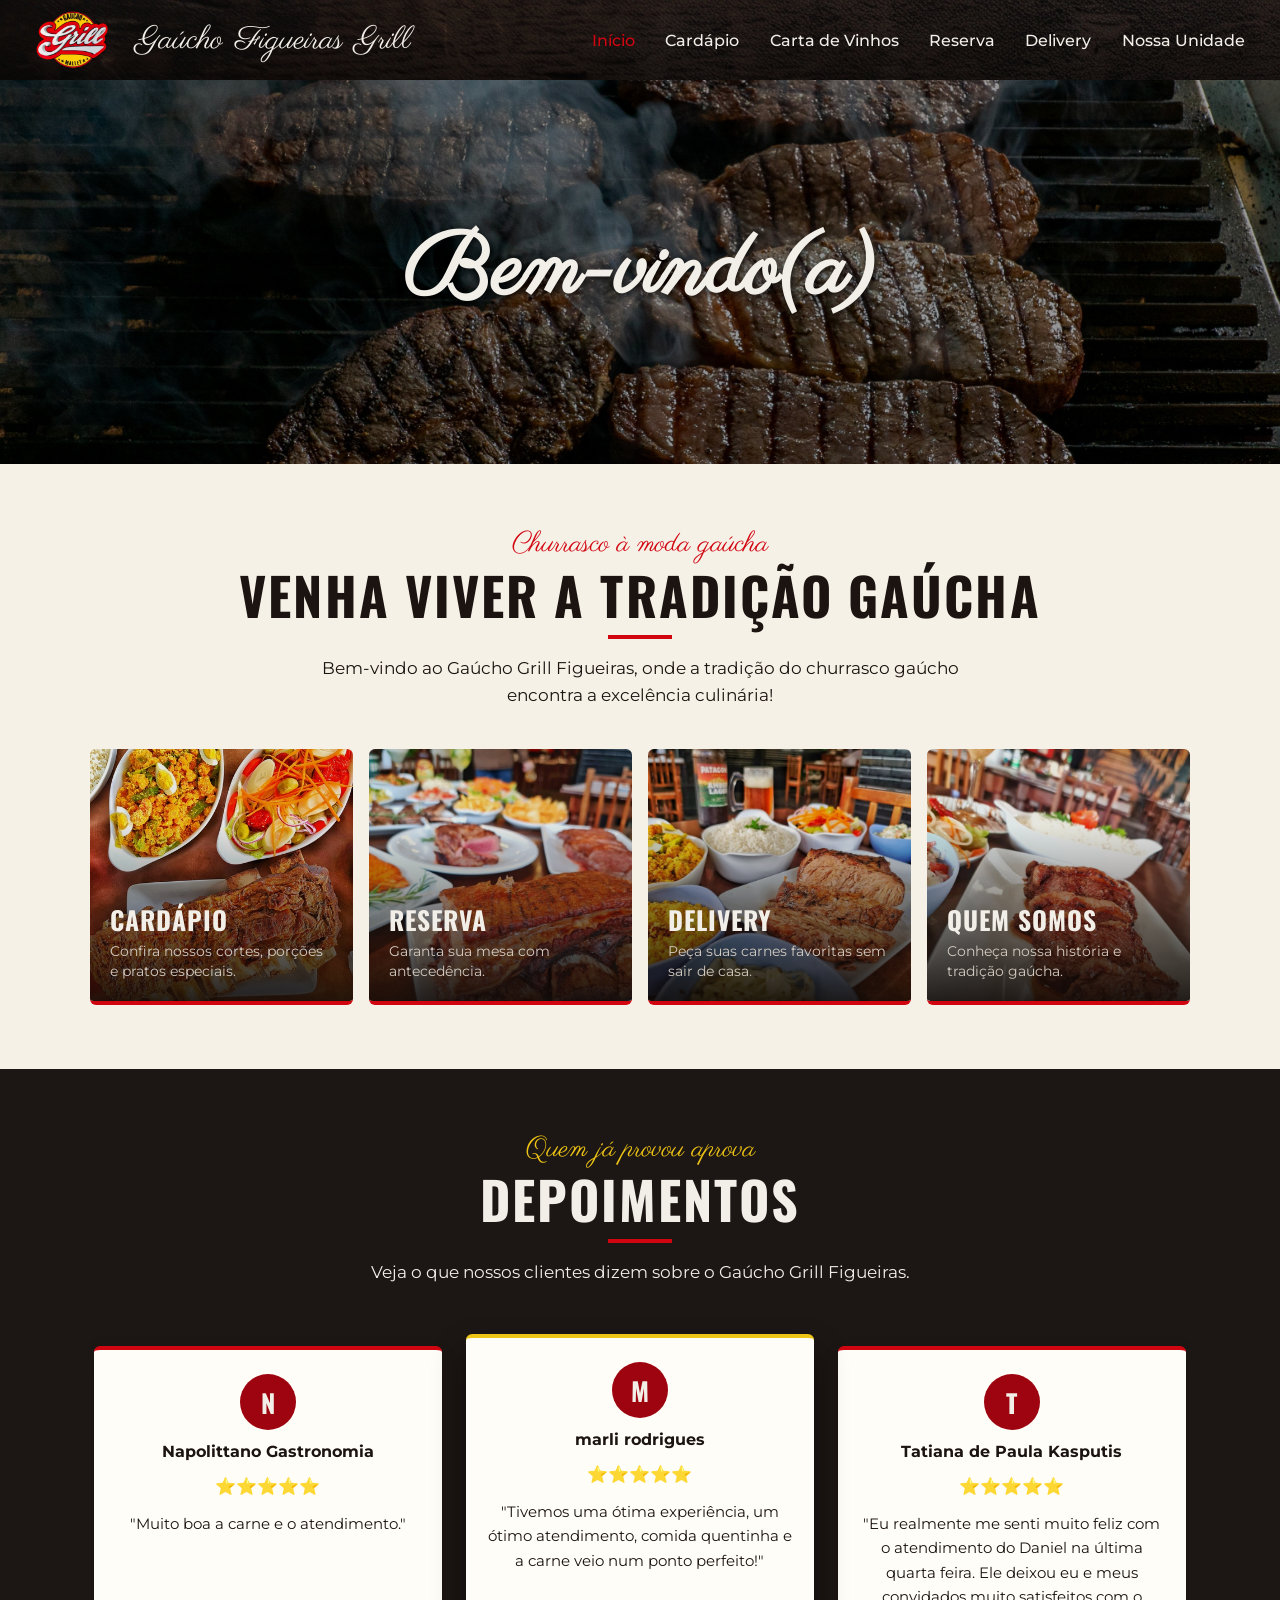
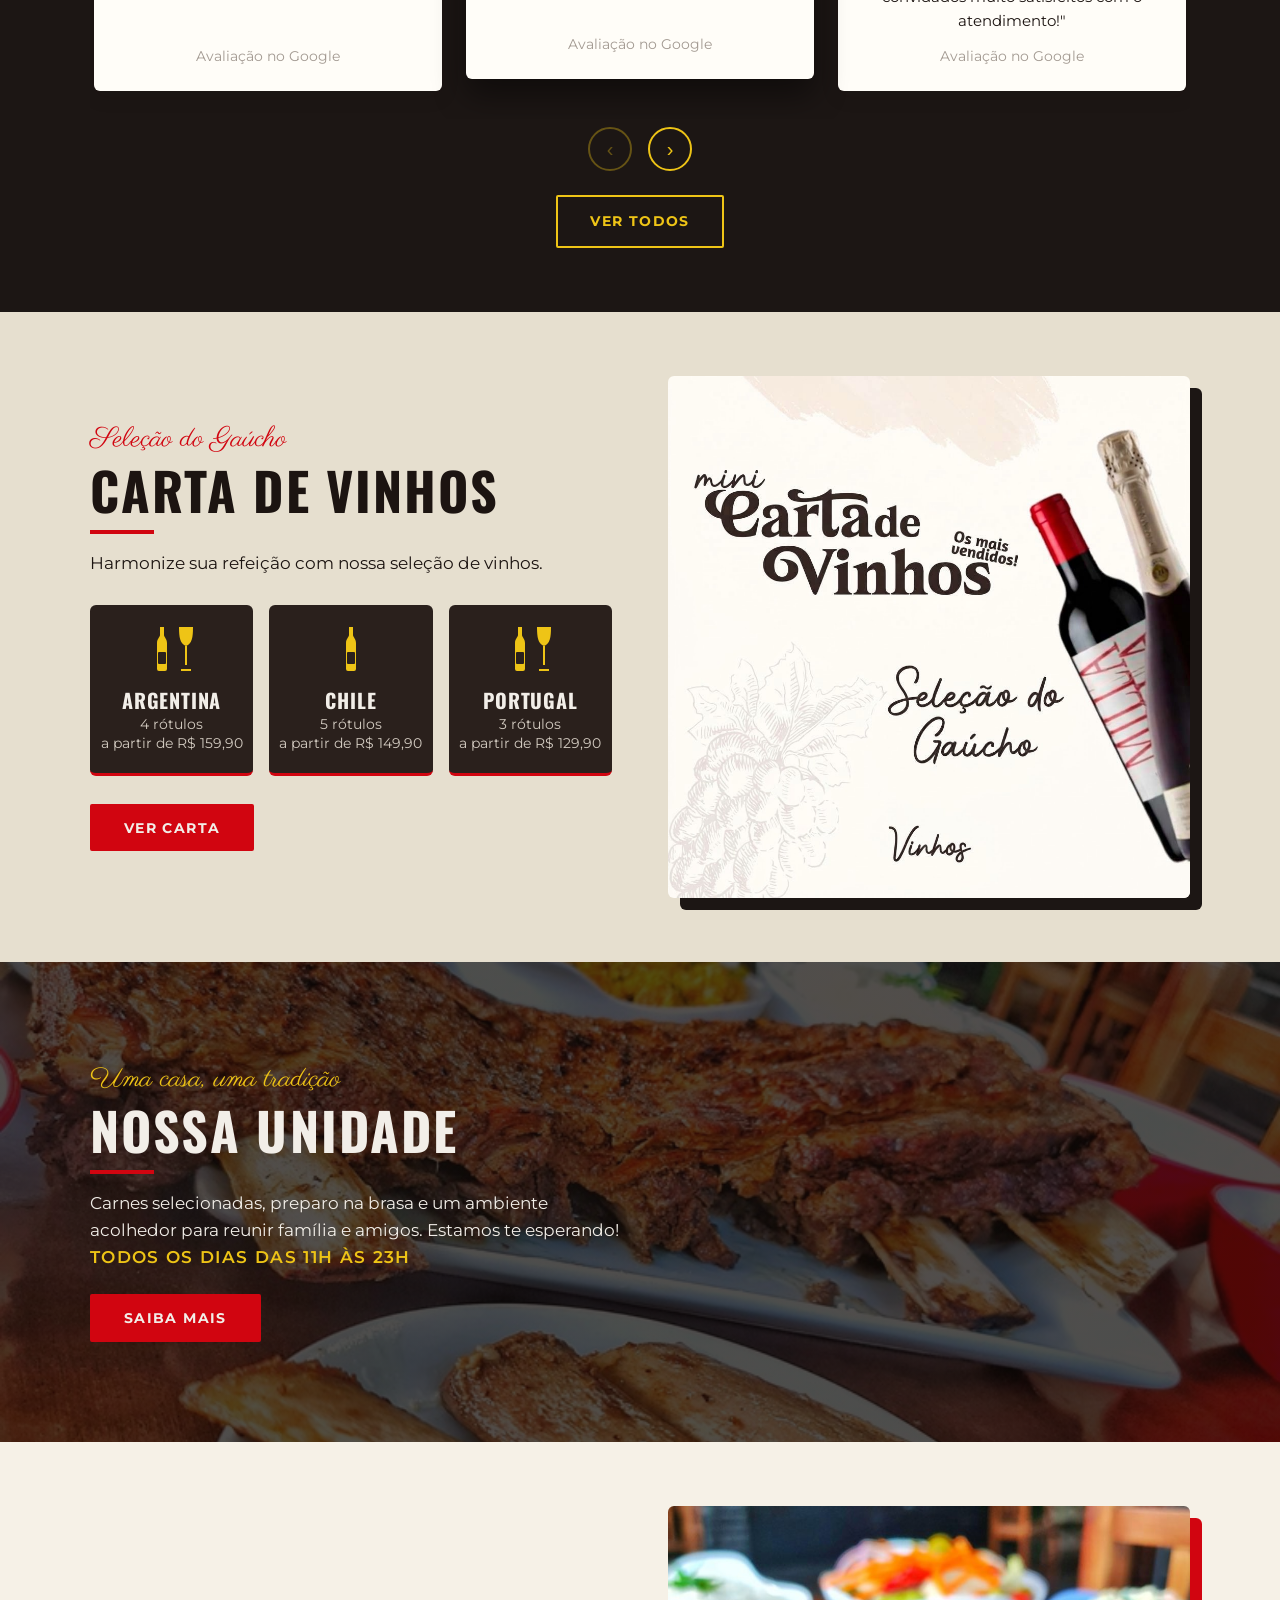
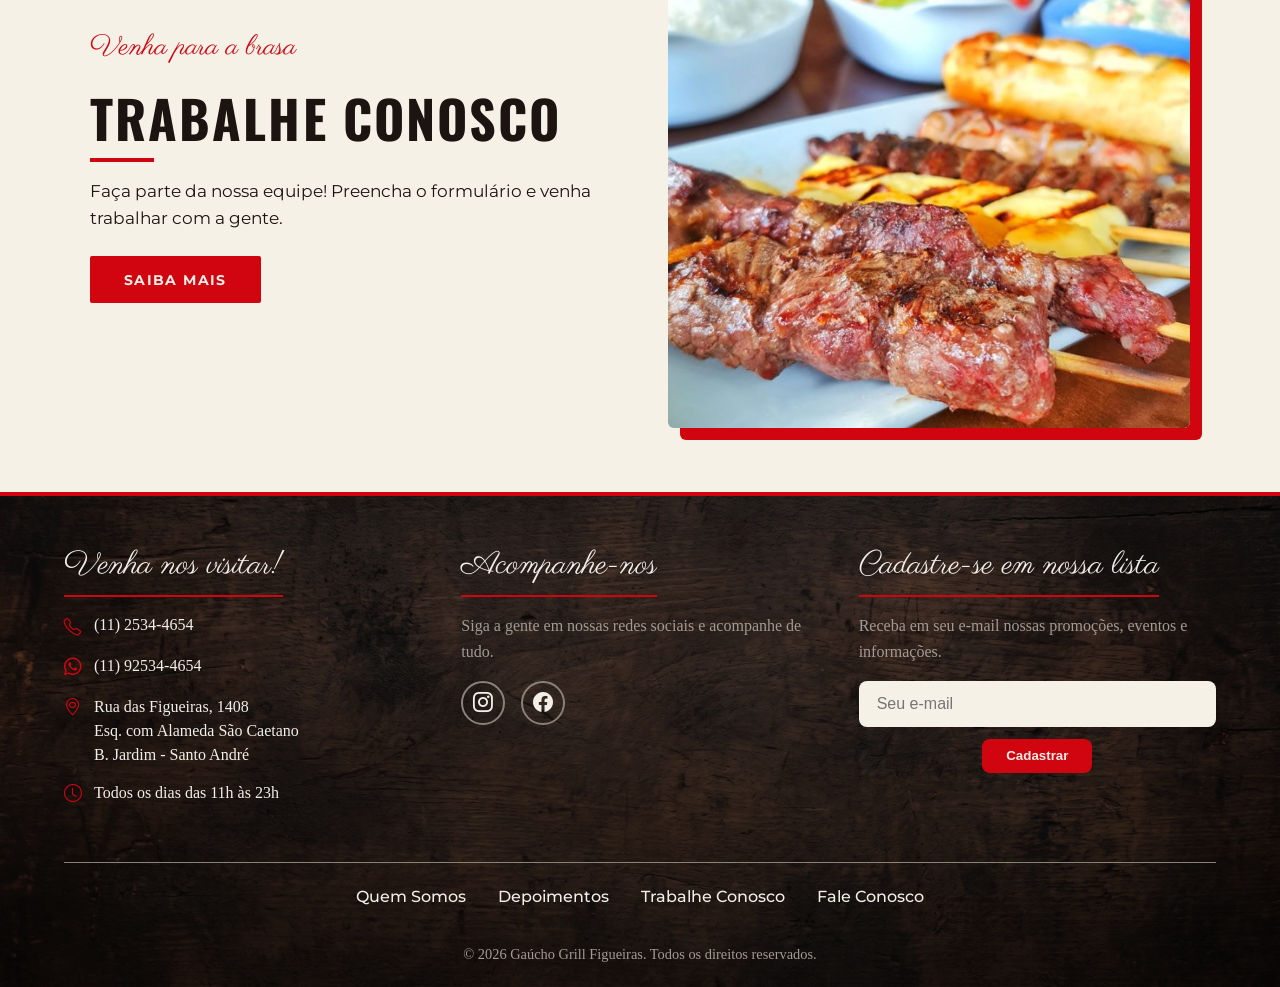
==== commit 0b95ec77: "Merge pull request #91 from vitoria-camargo1109/vitoria fix: corrige animações de entrada e mensagen" ====
--- a/index.html
+++ b/index.html
@@ -244,7 +244,7 @@
             </figure>
         </section>
 
-        <!--* A foto desta seção é o fundo (definida em variaveis.css: --img-secao-unidade) -->
+        <!--* A foto desta seção é o fundo (definida em variaveis.css, na variável img-secao-unidade) -->
         <section class="secao-unidade" aria-labelledby="titulo-unidade">
             <article>
                 <p class="chamada">Uma casa, uma tradição</p>
--- a/css/base.css
+++ b/css/base.css
@@ -21,7 +21,7 @@
    1. RESET
    ========================================================================== */
 
-* {
+   * {
     margin: 0;
     padding: 0;
 }
@@ -75,7 +75,8 @@
 /* Link "Pular para o conteúdo principal": só aparece ao receber foco */
 .skip-link {
     position: absolute;
-    top: -100%;                      /* fora da tela */
+    top: -100%;
+    /* fora da tela */
     left: 0;
     z-index: 100;
     padding: 0.75rem 1rem;
@@ -96,6 +97,7 @@
       As páginas compartilham fundo, layout da main, títulos com ornamento e
       cores (variáveis --fc-*).
       A Reserva usa o mesmo formulário e o mesmo card do Fale Conosco (seções 4.2 a 4.4).
+      Os Depoimentos só compartilham o fundo; o resto usa o visual da página inicial.
 
    4.1 Fundo e layout (todas as páginas)
    4.2 Títulos com ornamento
@@ -104,9 +106,9 @@
    4.5 Fale Conosco: perguntas frequentes (FAQ)
    4.6 Fale Conosco e Reserva: links
    4.7 Fale Conosco e Reserva: celular
-   4.8 Depoimentos: introdução e cartões
-   4.9 Depoimentos: botão "Ver depoimento"
-   4.10 Depoimentos: celular
+   4.8 Depoimentos: títulos e grade
+   4.9 Depoimentos: cartão e botão "Ver detalhes"
+   4.10 Depoimentos: tablet e celular
    4.11 Reserva: ajustes do formulário
    4.12 Trabalhe Conosco: ajustes
    ========================================================================== */
@@ -126,7 +128,6 @@
 .pagina-trabalhe main,
 .pagina-reserva main,
 .pagina-fale-conosco main,
-.pagina-depoimentos main,
 .pagina-livro main,
 .pagina-panfleto main {
     margin-inline: auto;
@@ -143,20 +144,14 @@
     max-width: var(--fc-largura-max);
 }
 
-.pagina-depoimentos main,
 .pagina-livro main {
     max-width: var(--dep-largura-max);
 }
 
-.pagina-trabalhe main > * + *,
-.pagina-reserva main > * + *,
-.pagina-fale-conosco main > * + * {
+.pagina-trabalhe main>*+*,
+.pagina-reserva main>*+*,
+.pagina-fale-conosco main>*+* {
     margin-top: 4rem;
-}
-
-/* O banner já mostra o título da página, então o h2 do meio fica escondido (só nos Depoimentos) */
-.pagina-depoimentos main > section > h2 {
-    display: none;
 }
 
 /* Âncora do rodapé (link "no rodapé desta página") */
@@ -172,9 +167,9 @@
 .pagina-trabalhe main h2,
 .pagina-reserva main h2,
 .pagina-fale-conosco main h2,
-.pagina-fale-conosco main > article > h3,
+.pagina-fale-conosco main>article>h3,
 .pagina-livro main h2,
-.pagina-livro .folha > h3,
+.pagina-livro .folha>h3,
 .pagina-panfleto main h2 {
     margin: 0 0 2.5rem;
     color: var(--fc-vermelho);
@@ -189,9 +184,9 @@
 .pagina-trabalhe main h2::after,
 .pagina-reserva main h2::after,
 .pagina-fale-conosco main h2::after,
-.pagina-fale-conosco main > article > h3::after,
+.pagina-fale-conosco main>article>h3::after,
 .pagina-livro main h2::after,
-.pagina-livro .folha > h3::after,
+.pagina-livro .folha>h3::after,
 .pagina-panfleto main h2::after {
     content: "◆";
     display: block;
@@ -217,8 +212,10 @@
     position: relative;
     padding: clamp(2rem, 5vw, 3.5rem);
     border-radius: var(--fc-raio);
-    background-color: var(--cor-fundo-escuro);                              /* mesma cor do menu e do rodapé */
-    background-image: var(--degrade-menu-rodape), var(--img-menu-rodape);   /* mesma textura do rodapé */
+    background-color: var(--cor-fundo-escuro);
+    /* mesma cor do menu e do rodapé */
+    background-image: var(--degrade-menu-rodape), var(--img-menu-rodape);
+    /* mesma textura do rodapé */
     background-size: cover;
     background-position: center;
     box-shadow:
@@ -370,13 +367,20 @@
     color: var(--fc-marfim);
 }
 
-/* Mantém o fundo escuro quando o navegador autopreenche */
+/* Mantém o fundo escuro quando o navegador autopreenche (inclusive com foco) */
 .pagina-trabalhe main form input:-webkit-autofill,
 .pagina-reserva main form input:-webkit-autofill,
-.pagina-fale-conosco main form input:-webkit-autofill {
+.pagina-fale-conosco main form input:-webkit-autofill,
+.pagina-trabalhe main form input:-webkit-autofill:hover,
+.pagina-reserva main form input:-webkit-autofill:hover,
+.pagina-fale-conosco main form input:-webkit-autofill:hover,
+.pagina-trabalhe main form input:-webkit-autofill:focus,
+.pagina-reserva main form input:-webkit-autofill:focus,
+.pagina-fale-conosco main form input:-webkit-autofill:focus {
     -webkit-text-fill-color: var(--fc-marfim);
-    box-shadow: 0 0 0 1000px var(--fc-campo-escuro) inset;
+    box-shadow: 0 0 0 1000px var(--fc-campo-escuro) inset, 0 2px 0 0 var(--fc-branco);
     caret-color: var(--fc-marfim);
+    transition: background-color 9999s ease-in-out 0s;   /* impede o Chrome de pintar o azul */
 }
 
 /* Foco */
@@ -501,7 +505,8 @@
     padding: 1.75rem 2.25rem;
     border: 1px solid rgba(var(--fc-texto-rgb), 0.15);
     border-radius: var(--fc-raio);
-    background-color: var(--fc-cartao);              /* mesmo creme do card de contato */
+    background-color: var(--fc-cartao);
+    /* mesmo creme do card de contato */
     box-shadow: 0 10px 26px rgba(var(--fc-texto-rgb), 0.07);
     color: var(--fc-texto);
     transition: border-color var(--transicao-media), box-shadow var(--transicao-media);
@@ -588,7 +593,7 @@
     .pagina-trabalhe main fieldset,
     .pagina-reserva main fieldset,
     .pagina-fale-conosco main fieldset {
-        grid-template-columns: 1fr;
+        grid-template-columns: minmax(0, 1fr);
         gap: 1.75rem;
     }
 
@@ -610,174 +615,214 @@
     }
 }
 
-/* ---------- 4.8 Depoimentos: introdução e cartões ---------- */
-
-/* Texto de introdução com ornamento */
-.pagina-depoimentos main > section > p {
-    margin: 0 0 3.5rem;
-    color: var(--fc-vermelho-escuro);
-    font-size: 1.5rem;
-    font-style: italic;
+/* ---------- 4.8 Depoimentos: títulos e grade ---------- */
+/* Usa o mesmo visual dos cards da página inicial, sobre o fundo creme */
+
+.pagina-depoimentos main {
+    padding: 4rem max(1.5rem, calc((100% - var(--largura-conteudo)) / 2)) 5rem;
+    color: var(--texto-escuro);
+    font-family: var(--fonte-links);
+    text-align: center;
+}
+
+.pagina-depoimentos .dep-chamada {
+    margin-bottom: 0.25rem;
+    color: var(--cor-destaque-vermelho);
+    font-family: var(--fonte-menu);
+    font-size: 1.75rem;
+    line-height: 1.2;
+}
+
+.pagina-depoimentos main h2 {
+    margin-bottom: 1rem;
+    color: var(--texto-escuro);
+    font-family: var(--fonte-titulo);
+    font-size: clamp(2rem, 5vw, 3.25rem);
+    font-weight: 700;
+    letter-spacing: 0.04em;
+    line-height: 1.1;
+    text-transform: uppercase;
+}
+
+/* Barrinha vermelha embaixo do título */
+.pagina-depoimentos main h2::after {
+    content: "";
+    display: block;
+    width: 4rem;
+    height: 4px;
+    margin: 0.75rem auto 0;
+    background-color: var(--cor-destaque-vermelho);
+}
+
+.pagina-depoimentos .intro {
+    max-width: 60ch;
+    margin-inline: auto;
+    font-size: 1.05rem;
     line-height: 1.6;
-    text-align: center;
-}
-
-.pagina-depoimentos main > section > p::after {
-    content: "◆";
-    display: block;
-    width: 200px;
-    height: 14px;
-    margin: 1.2rem auto 0;
-    color: var(--fc-vermelho);
-    font-family: Arial, sans-serif;
-    font-size: 0.7rem;
-    font-style: normal;
-    line-height: 14px;
-    text-align: center;
-    background:
-        linear-gradient(90deg, transparent, var(--fc-vermelho)) left center / 85px 1px no-repeat,
-        linear-gradient(270deg, transparent, var(--fc-vermelho)) right center / 85px 1px no-repeat;
-}
-
-/* Cartão: nome à esquerda, estrelas à direita */
-.pagina-depoimentos main article {
-    position: relative;
-    overflow: hidden;
+}
+
+.pagina-depoimentos .grade-depoimentos {
     display: grid;
-    grid-template-columns: 1fr auto;
+    grid-template-columns: repeat(3, minmax(0, 1fr));
+    gap: var(--gap-carrossel);
+    align-items: stretch;            /* cards da mesma linha com a mesma altura */
+    margin-top: 2.5rem;
+    list-style: none;
+}
+
+
+/* ---------- 4.9 Depoimentos: cartão e botão "Ver detalhes" ---------- */
+
+.pagina-depoimentos .cartao-depoimento {
+    display: flex;
+    flex-direction: column;
     align-items: center;
-    column-gap: 1.5rem;
-    row-gap: 0.25rem;
-    margin-bottom: 1.75rem;
-    padding: 2rem 2.25rem;
-    border: 1px solid rgba(var(--fc-vermelho-rgb), 0.25);
-    border-left: 5px solid var(--fc-vermelho);
-    border-radius: var(--dep-raio);
-    background: var(--fc-cartao);
-    box-shadow: 0 10px 26px rgba(var(--fc-texto-rgb), 0.07);
-    transition: transform 0.3s, box-shadow 0.3s, border-color 0.3s;
-}
-
-/* Aspas decorativas de fundo */
-.pagina-depoimentos main article::before {
-    content: "\201C";
-    position: absolute;
-    top: -0.5rem;
-    right: 1.25rem;
-    color: rgba(var(--fc-vermelho-rgb), 0.09);
-    font-family: Georgia, serif;
-    font-size: 9rem;
-    line-height: 1;
-    pointer-events: none;
-}
-
-.pagina-depoimentos main article > * {
-    position: relative;
-}
-
-.pagina-depoimentos main article:hover {
-    transform: translateY(-3px);
-    border-color: var(--fc-vermelho);
-    box-shadow: 0 20px 40px rgba(var(--fc-texto-rgb), 0.14);
-}
-
-/* Cartão aberto fica em destaque */
-.pagina-depoimentos main article:has(details[open]) {
-    border-color: rgba(var(--fc-vermelho-rgb), 0.5);
-    box-shadow: 0 20px 40px rgba(var(--fc-texto-rgb), 0.14);
-}
-
-/* Nome e estrelas */
-.pagina-depoimentos main article h3 {
-    margin: 0;
-    color: var(--fc-vermelho-escuro);
-    font-family: var(--fonte-elegante);
-    font-size: 1.7rem;
+    gap: 0.75rem;
+    height: 100%;
+    padding: 1.5rem 1.25rem;
+    border: 1px solid rgba(28, 20, 17, 0.12);
+    border-top: 4px solid var(--cor-destaque-vermelho);
+    border-radius: var(--raio-cartao);
+    background-color: var(--cor-cartao);
+    box-shadow: var(--sombra-cartao);
+    color: var(--texto-escuro);
+    transition: transform 0.35s, box-shadow 0.35s, border-color 0.35s;
+}
+
+.pagina-depoimentos .cartao-depoimento:hover {
+    transform: translateY(-0.5rem);
+    border-top-color: var(--cor-destaque-amarelo);
+    box-shadow: 0 16px 32px rgba(28, 20, 17, 0.2);
+}
+
+/* Círculo com a inicial do cliente */
+.pagina-depoimentos .avatar {
+    display: grid;
+    place-items: center;
+    width: 3.5rem;
+    height: 3.5rem;
+    border-radius: 50%;
+    background-color: var(--hover-vinho);
+    color: var(--texto-claro);
+    font-family: var(--fonte-titulo);
+    font-size: 1.6rem;
     font-weight: 700;
 }
 
-.pagina-depoimentos main article h3 + p {
-    margin: 0;
-    color: var(--fc-texto-suave);
+.pagina-depoimentos .cartao-depoimento h3 {
     font-size: 1rem;
-    text-align: right;
-}
-
-.pagina-depoimentos main article details {
-    grid-column: 1 / -1;
-    margin-top: 1.25rem;
-}
-
-
-/* ---------- 4.9 Depoimentos: botão "Ver depoimento" (formato pílula) ---------- */
-
-.pagina-depoimentos main summary {
+    font-weight: 700;
+}
+
+.pagina-depoimentos .cartao-depoimento blockquote {
+    flex: 1;                         /* ocupa o espaço que sobra e empurra o botão para o fim */
+    min-height: 6.2em;               /* uns 4 linhas: deixa as linhas de cards parecidas */
+    font-size: 0.95rem;
+    line-height: 1.55;
+}
+
+.pagina-depoimentos .origem-avaliacao {
+    color: var(--texto-secundario);
+    font-size: 0.85rem;
+}
+
+.pagina-depoimentos details {
+    width: 100%;
+    margin-top: auto;                /* botão sempre no fim do card */
+}
+
+.pagina-depoimentos summary {
     display: inline-flex;
     align-items: center;
-    gap: 0.6rem;
-    padding: 0.6rem 1.4rem;
-    border: 1px solid var(--fc-vermelho);
-    border-radius: 999px;
-    color: var(--fc-vermelho);
-    font-size: 0.85rem;
+    gap: 0.5rem;
+    padding: 0.55rem 1.3rem;
+    border: 2px solid var(--cor-destaque-vermelho);
+    border-radius: 2px;
+    color: var(--cor-destaque-vermelho);
+    font-size: 0.78rem;
     font-weight: 700;
-    letter-spacing: 0.18em;
+    letter-spacing: 0.1em;
     list-style: none;
     text-transform: uppercase;
     cursor: pointer;
-    transition: background 0.3s, color 0.3s;
-}
-
-.pagina-depoimentos main summary::-webkit-details-marker {
+    transition: background-color var(--transicao-rapida), color var(--transicao-rapida);
+}
+
+.pagina-depoimentos summary::-webkit-details-marker {
     display: none;
 }
 
-.pagina-depoimentos main summary::after {
+.pagina-depoimentos summary::after {
     content: "+";
-    font-size: 1.3rem;
+    font-size: 1.1rem;
     line-height: 1;
 }
 
-.pagina-depoimentos main summary:hover,
-.pagina-depoimentos main details[open] summary {
-    background: var(--fc-vermelho);
-    color: var(--fc-branco);
-}
-
-.pagina-depoimentos main details[open] summary {
-    margin-bottom: 1.5rem;
-}
-
-.pagina-depoimentos main details[open] summary::after {
+.pagina-depoimentos summary:hover,
+.pagina-depoimentos details[open] summary {
+    background-color: var(--cor-destaque-vermelho);
+    color: var(--texto-claro);
+}
+
+.pagina-depoimentos details[open] summary::after {
     content: "\2212";                /* sinal de menos */
 }
 
-.pagina-depoimentos main summary:focus-visible {
-    outline: 2px solid var(--fc-vermelho);
+.pagina-depoimentos summary:focus-visible {
+    outline: 3px solid var(--cor-destaque-amarelo);
     outline-offset: 3px;
 }
 
-
-/* ---------- 4.10 Depoimentos: celular (até 700px) ---------- */
+.pagina-depoimentos details p {
+    margin-top: 1rem;
+    font-size: 0.9rem;
+    line-height: 1.55;
+    text-align: left;
+}
+
+.pagina-depoimentos details ul {
+    display: grid;
+    gap: 0.35rem;
+    margin-top: 1rem;
+    padding-top: 1rem;
+    border-top: 1px solid var(--texto-secundario);
+    font-size: 0.82rem;
+    list-style: none;
+    text-align: left;
+}
+
+.pagina-depoimentos details li::before {
+    content: "◆ ";
+    color: var(--cor-destaque-vermelho);
+    font-size: 0.6rem;
+}
+
+
+/* ---------- 4.10 Depoimentos: tablet e celular ---------- */
+
+@media (max-width: 900px) {
+    .pagina-depoimentos .grade-depoimentos {
+        grid-template-columns: repeat(2, minmax(0, 1fr));
+    }
+}
 
 @media (max-width: 700px) {
-
     .pagina-depoimentos main {
-        font-size: 1.05rem;
-    }
-
-    .pagina-depoimentos main > section > p {
-        font-size: 1.25rem;
-    }
-
-    /* Nome em cima, estrelas embaixo */
-    .pagina-depoimentos main article {
+        padding-block: 3rem;
+    }
+
+    .pagina-depoimentos .grade-depoimentos {
         grid-template-columns: 1fr;
-        padding: 1.5rem 1.25rem;
-    }
-
-    .pagina-depoimentos main article h3 + p {
-        text-align: left;
+    }
+}
+
+@media (prefers-reduced-motion: reduce) {
+    .pagina-depoimentos .cartao-depoimento {
+        transition: none;
+    }
+
+    .pagina-depoimentos .cartao-depoimento:hover {
+        transform: none;
     }
 }
 
@@ -786,13 +831,13 @@
 /* O restante do estilo vem das regras compartilhadas acima (4.1 a 4.4) */
 
 /* Título e frase de apresentação acima do formulário */
-.pagina-reserva main > section:first-of-type > h2,
-.pagina-trabalhe main > section:first-of-type > h2 {
+.pagina-reserva main>section:first-of-type>h2,
+.pagina-trabalhe main>section:first-of-type>h2 {
     margin-bottom: 1.5rem;
 }
 
-.pagina-reserva main > section:first-of-type > p,
-.pagina-trabalhe main > section:first-of-type > p {
+.pagina-reserva main>section:first-of-type>p,
+.pagina-trabalhe main>section:first-of-type>p {
     margin: 0 auto 3rem;
     max-width: 32rem;
     color: var(--fc-texto-suave);
@@ -1006,7 +1051,7 @@
 }
 
 /* Frase de apresentação da segunda seção */
-.pagina-reserva main > section + section > p {
+.pagina-reserva main>section+section>p {
     margin: 0 auto 2.5rem;
     max-width: 32rem;
     color: var(--fc-texto-suave);
@@ -1016,14 +1061,14 @@
     text-align: center;
 }
 
-.pagina-reserva .card-contato p + p {
+.pagina-reserva .card-contato p+p {
     margin-top: 0.75rem;
 }
 
 @media (max-width: 700px) {
 
     .pagina-reserva main fieldset {
-        grid-template-columns: 1fr;
+        grid-template-columns: minmax(0, 1fr);
     }
 
     .pagina-reserva main fieldset p:nth-of-type(n):nth-of-type(n) {
@@ -1032,7 +1077,8 @@
 
     .pagina-reserva main legend,
     .pagina-fale-conosco main legend {
-        float: none;                  /* o título não fica mais ao lado do primeiro campo */
+        float: none;
+        /* o título não fica mais ao lado do primeiro campo */
         display: block;
     }
 }
@@ -1042,7 +1088,7 @@
 /* Usa o mesmo formulário (grade de 2 colunas) e o mesmo card do Fale Conosco (4.1 a 4.4) */
 
 /* Card "Vagas disponíveis" logo abaixo do formulário */
-.pagina-trabalhe main section > .card-contato {
+.pagina-trabalhe main section>.card-contato {
     margin-top: 4rem;
 }
 
@@ -1069,7 +1115,7 @@
 
 /* Cada <section> da main é uma faixa de largura total.
    O padding lateral mantém o conteúdo centralizado, com largura máxima. */
-.pagina-inicial main > section {
+.pagina-inicial main>section {
     padding: var(--espaco-secao) max(1.5rem, calc((100% - var(--largura-conteudo)) / 2));
     color: var(--texto-escuro);
     font-family: var(--fonte-links);
@@ -1105,7 +1151,7 @@
     background-color: var(--cor-destaque-vermelho);
 }
 
-.pagina-inicial main > section p {
+.pagina-inicial main>section p {
     max-width: 60ch;
     font-size: 1.05rem;
     line-height: 1.6;
@@ -1144,7 +1190,7 @@
     text-decoration: none;
     text-transform: uppercase;
     transition: background-color var(--transicao-rapida), border-color var(--transicao-rapida),
-                color var(--transicao-rapida);
+        color var(--transicao-rapida);
 }
 
 .pagina-inicial .botao:hover {
@@ -1272,11 +1318,14 @@
     display: flex;
     gap: var(--gap-carrossel);
     margin-top: 2rem;
-    padding: 1.75rem 0.25rem 1.75rem;   /* espaço para o card central "subir" sem ser cortado */
+    padding: 1.75rem 0.25rem 1.75rem;
+    /* espaço para o card central "subir" sem ser cortado */
     overflow-x: auto;
     scroll-snap-type: x mandatory;
-    scroll-padding-inline: 0.25rem;     /* o encaixe respeita o padding: o 1º card começa em scrollLeft 0 */
-    scrollbar-width: none;              /* esconde a barra de rolagem (Firefox) */
+    scroll-padding-inline: 0.25rem;
+    /* o encaixe respeita o padding: o 1º card começa em scrollLeft 0 */
+    scrollbar-width: none;
+    /* esconde a barra de rolagem (Firefox) */
     list-style: none;
 }
 
@@ -1291,7 +1340,7 @@
 }
 
 /* 3 cards visíveis no computador */
-.pagina-inicial .carrossel > li {
+.pagina-inicial .carrossel>li {
     display: flex;
     flex: 0 0 calc((100% - 2 * var(--gap-carrossel)) / 3);
     scroll-snap-align: start;
@@ -1409,7 +1458,8 @@
 .pagina-inicial .secao-dividida img {
     display: block;
     width: 100%;
-    height: auto;                    /* mantém a proporção original: a foto aparece inteira */
+    height: auto;
+    /* mantém a proporção original: a foto aparece inteira */
     border-radius: var(--raio-cartao);
     box-shadow: 0.75rem 0.75rem 0 var(--cor-fundo-escuro);
 }
@@ -1511,7 +1561,7 @@
         grid-template-columns: repeat(2, minmax(0, 1fr));
     }
 
-    .pagina-inicial .carrossel > li {
+    .pagina-inicial .carrossel>li {
         flex-basis: calc((100% - var(--gap-carrossel)) / 2);
     }
 }
@@ -1529,21 +1579,21 @@
 /* Celular (até 700px): uma coluna */
 @media (max-width: 700px) {
 
-    .pagina-inicial main > section {
+    .pagina-inicial main>section {
         padding-block: 3rem;
     }
 
-    .pagina-inicial .carrossel > li {
+    .pagina-inicial .carrossel>li {
         flex-basis: 100%;
     }
 
     .pagina-inicial .secao-dividida {
-        grid-template-columns: 1fr;
+        grid-template-columns: minmax(0, 1fr);
         gap: 2rem;
     }
 
     /* A imagem sempre aparece antes do texto */
-    .pagina-inicial .secao-dividida > figure {
+    .pagina-inicial .secao-dividida>figure {
         order: -1;
     }
 
@@ -1553,7 +1603,7 @@
     }
 
     .pagina-inicial .cartoes-vinho {
-        grid-template-columns: 1fr;
+        grid-template-columns: minmax(0, 1fr);
     }
 }
 
@@ -1561,7 +1611,7 @@
 @media (max-width: 520px) {
 
     .pagina-inicial .atalhos {
-        grid-template-columns: 1fr;
+        grid-template-columns: minmax(0, 1fr);
     }
 
     .pagina-inicial .atalho {
@@ -1605,13 +1655,13 @@
 }
 
 /* Texto entra pela esquerda e foto pela direita (as seções de duas colunas) */
-.js-animacoes .secao-dividida > article.revelar,
-.js-animacoes .secao-unidade > article.revelar {
+.js-animacoes .secao-dividida>article.revelar,
+.js-animacoes .secao-unidade>article.revelar {
     --desloc-x: -2.5rem;
     --desloc-y: 0;
 }
 
-.js-animacoes .secao-dividida > figure.revelar {
+.js-animacoes .secao-dividida>figure.revelar {
     --desloc-x: 2.5rem;
     --desloc-y: 0;
 }
@@ -1629,7 +1679,7 @@
 /* Ao passar o mouse: botões, atalhos, cards de vinhos e fotos "levantam" */
 .pagina-inicial .botao {
     transition: background-color var(--transicao-rapida), border-color var(--transicao-rapida),
-                color var(--transicao-rapida), transform var(--transicao-media), box-shadow var(--transicao-media);
+        color var(--transicao-rapida), transform var(--transicao-media), box-shadow var(--transicao-media);
 }
 
 .pagina-inicial .botao:hover {
@@ -1639,7 +1689,7 @@
 
 .pagina-inicial .atalho {
     transition: border-color var(--transicao-rapida), transform var(--transicao-media),
-                box-shadow var(--transicao-media);
+        box-shadow var(--transicao-media);
 }
 
 .pagina-inicial .atalho:hover,
@@ -1673,7 +1723,7 @@
 
 .pagina-inicial .carrossel-controles button {
     transition: background-color var(--transicao-rapida), color var(--transicao-rapida),
-                transform var(--transicao-media);
+        transform var(--transicao-media);
 }
 
 .pagina-inicial .carrossel-controles button:hover:not(:disabled) {
@@ -1683,9 +1733,9 @@
 /* Celular (até 700px): as seções empilham, então entram de baixo para cima */
 @media (max-width: 700px) {
 
-    .js-animacoes .secao-dividida > article.revelar,
-    .js-animacoes .secao-unidade > article.revelar,
-    .js-animacoes .secao-dividida > figure.revelar {
+    .js-animacoes .secao-dividida>article.revelar,
+    .js-animacoes .secao-unidade>article.revelar,
+    .js-animacoes .secao-dividida>figure.revelar {
         --desloc-x: 0;
         --desloc-y: var(--deslocamento-entrada);
     }
@@ -1760,11 +1810,13 @@
     border: 1px solid rgba(var(--fc-texto-rgb), 0.18);
     border-radius: 3px var(--fc-raio) var(--fc-raio) 3px;
     background-color: var(--fc-cartao);
-    background-image: linear-gradient(90deg, rgba(var(--fc-texto-rgb), 0.16), rgba(var(--fc-texto-rgb), 0.04) 1.5rem, transparent 4rem);   /* sombra da lombada */
+    background-image: linear-gradient(90deg, rgba(var(--fc-texto-rgb), 0.16), rgba(var(--fc-texto-rgb), 0.04) 1.5rem, transparent 4rem);
+    /* sombra da lombada */
     box-shadow:
         3px 3px 0 var(--cor-faixa),
         6px 6px 0 var(--fc-cartao),
-        7px 7px 0 var(--cor-faixa),                                  /* borda das folhas empilhadas */
+        7px 7px 0 var(--cor-faixa),
+        /* borda das folhas empilhadas */
         0 30px 60px rgba(var(--fc-texto-rgb), 0.25);
 }
 
@@ -1789,7 +1841,7 @@
 }
 
 /* Sem JavaScript todas as folhas aparecem; com JavaScript só a atual */
-.pagina-livro .folha + .folha {
+.pagina-livro .folha+.folha {
     margin-top: 4rem;
 }
 
@@ -1797,7 +1849,7 @@
     display: none;
 }
 
-.js-livro .folha + .folha {
+.js-livro .folha+.folha {
     margin-top: 0;
 }
 
@@ -1866,12 +1918,12 @@
 
 /* ---------- 6.4 Categorias e tabelas ---------- */
 
-.pagina-livro .categoria + .categoria,
-.pagina-livro .folha > p + .categoria {
+.pagina-livro .categoria+.categoria,
+.pagina-livro .folha>p+.categoria {
     margin-top: 3rem;
 }
 
-.pagina-livro .categoria > h4 {
+.pagina-livro .categoria>h4 {
     color: var(--fc-vermelho-escuro);
     font-size: 1.5rem;
     font-weight: 700;
@@ -1936,7 +1988,8 @@
 }
 
 .pagina-livro tbody th br {
-    display: none;                   /* o nome já ocupa a própria linha */
+    display: none;
+    /* o nome já ocupa a própria linha */
 }
 
 /* Preços alinhados à direita */
@@ -1968,7 +2021,7 @@
     background-color: rgba(var(--fc-vermelho-rgb), 0.05);
 }
 
-.pagina-livro table + table {
+.pagina-livro table+table {
     margin-top: 2rem;
 }
 
@@ -1993,7 +2046,8 @@
     padding: 0.5rem 0.75rem;
     border: 1px solid rgba(var(--fc-vermelho-rgb), 0.35);
     border-radius: 999px;
-    background-color: rgba(255, 253, 248, 0.95);      /* mesmo creme do livro, quase opaco */
+    background-color: rgba(255, 253, 248, 0.95);
+    /* mesmo creme do livro, quase opaco */
     box-shadow: 0 8px 24px rgba(var(--fc-texto-rgb), 0.18);
     backdrop-filter: blur(6px);
     color: var(--fc-texto);
@@ -2142,7 +2196,8 @@
     }
 
     .pagina-livro .livro-indicador {
-        order: -1;                    /* o texto da página fica em cima dos botões */
+        order: -1;
+        /* o texto da página fica em cima dos botões */
         width: 100%;
         min-width: 0;
         font-size: 0.95rem;
@@ -2219,7 +2274,7 @@
     text-decoration: none;
     text-transform: uppercase;
     transition: background-color var(--transicao-media), transform var(--transicao-media),
-                box-shadow var(--transicao-media);
+        box-shadow var(--transicao-media);
 }
 
 .pagina-delivery .delivery-botao {
@@ -2259,7 +2314,7 @@
     line-height: 1.1;
 }
 
-.pagina-delivery .delivery-passos > h3 {
+.pagina-delivery .delivery-passos>h3 {
     margin-bottom: 2rem;
     font-size: clamp(2.4rem, 6vw, 3.2rem);
     text-align: center;
@@ -2374,7 +2429,7 @@
 
     .pagina-delivery .delivery-passos ol,
     .pagina-delivery .delivery-infos {
-        grid-template-columns: 1fr;
+        grid-template-columns: minmax(0, 1fr);
     }
 
     .pagina-delivery .delivery-vinhos {
@@ -2469,8 +2524,9 @@
     padding: 1rem clamp(1rem, 2.5vw, 2.25rem) 2rem;
 }
 
-.pagina-panfleto .panfleto-pais + .panfleto-pais {
-    border-left: 1px dashed rgba(var(--fc-vermelho-rgb), 0.35);   /* a "dobra" */
+.pagina-panfleto .panfleto-pais+.panfleto-pais {
+    border-left: 1px dashed rgba(var(--fc-vermelho-rgb), 0.35);
+    /* a "dobra" */
 }
 
 .pagina-panfleto .panfleto-pais h3 {
@@ -2592,10 +2648,10 @@
 @media (max-width: 900px) {
 
     .pagina-panfleto .panfleto {
-        grid-template-columns: 1fr;
-    }
-
-    .pagina-panfleto .panfleto-pais + .panfleto-pais {
+        grid-template-columns: minmax(0, 1fr);
+    }
+
+    .pagina-panfleto .panfleto-pais+.panfleto-pais {
         border-top: 1px dashed rgba(var(--fc-vermelho-rgb), 0.35);
         border-left: 0;
     }
@@ -2632,77 +2688,117 @@
     --nu-margem: max(4%, calc((100% - var(--nu-largura-max)) / 2));
 }
 
-.nu-centro { text-align: center; }
+.nu-centro {
+    text-align: center;
+}
 
 
 .nu-sobretitulo {
-font-family: var(--fonte-script);
-font-size: 2.1rem;
-line-height: 1.1;
-color: var(--vermelho);
-}
+    font-family: var(--fonte-script);
+    font-size: 2.1rem;
+    line-height: 1.1;
+    color: var(--vermelho);
+}
+
 .nu-titulo {
-color: var(--texto-escuro);
-font-family: var(--fonte-titulo);
- font-weight: 700;
- text-transform: uppercase;
- letter-spacing: 2px;
- font-size: clamp(2rem, 4.5vw, 3.2rem);
- line-height: 1.1;
-}
+    color: var(--texto-escuro);
+    font-family: var(--fonte-titulo);
+    font-weight: 700;
+    text-transform: uppercase;
+    letter-spacing: 2px;
+    font-size: clamp(2rem, 4.5vw, 3.2rem);
+    line-height: 1.1;
+}
+
 .nu-titulo::after {
-content: "";
-display: block;
-width: 80px;
-height: 4px;
-margin-top: 14px;
-background: var(--vermelho);
-}
-.nu-centro .nu-titulo::after { margin-inline: auto; }
-.nu-intro { max-width: 560px; margin: 18px auto 0; font-size: 1.1rem; }
+    content: "";
+    display: block;
+    width: 80px;
+    height: 4px;
+    margin-top: 14px;
+    background: var(--vermelho);
+}
+
+.nu-centro .nu-titulo::after {
+    margin-inline: auto;
+}
+
+.nu-intro {
+    max-width: 560px;
+    margin: 18px auto 0;
+    font-size: 1.1rem;
+}
 
 
 .nu-botao {
-font-family: var(--fonte-links);
-box-sizing: border-box;
-display: inline-block;
-padding: 16px 34px;
-background: var(--vermelho);
-color: var(--fc-branco);
-font-weight: 700;
-font-size: .95rem;
-letter-spacing: 2px;
-text-transform: uppercase;
-text-decoration: none;
-border-radius: 3px;
-transition: background .25s, transform .25s;
-}
-.nu-botao:hover { background: var(--hover-vinho); transform: translateY(-2px); }
-
-
-.motivos { padding: 100px var(--nu-margem) 110px; }
-.motivos .nu-cabecalho { margin-bottom: 56px; }
-.grade-motivos { display: grid; grid-template-columns: repeat(3, 1fr); gap: 28px; list-style: none; }
-.grade-motivos > li { display: grid; }   /* o card ocupa a altura toda */
+    font-family: var(--fonte-links);
+    box-sizing: border-box;
+    display: inline-block;
+    padding: 16px 34px;
+    background: var(--vermelho);
+    color: var(--fc-branco);
+    font-weight: 700;
+    font-size: .95rem;
+    letter-spacing: 2px;
+    text-transform: uppercase;
+    text-decoration: none;
+    border-radius: 3px;
+    transition: background .25s, transform .25s;
+}
+
+.nu-botao:hover {
+    background: var(--hover-vinho);
+    transform: translateY(-2px);
+}
+
+
+.motivos {
+    padding: 100px var(--nu-margem) 110px;
+}
+
+.motivos .nu-cabecalho {
+    margin-bottom: 56px;
+}
+
+.grade-motivos {
+    display: grid;
+    grid-template-columns: repeat(3, 1fr);
+    gap: 28px;
+    list-style: none;
+}
+
+.grade-motivos>li {
+    display: grid;
+}
+
+/* o card ocupa a altura toda */
 .cartao {
-background: var(--marrom-claro);
-color: var(--fc-branco);
-padding: 44px 32px 38px;
-border-bottom: 5px solid var(--vermelho);
-border-radius: 3px;
-box-shadow: 0 14px 30px rgba(30,21,18,.22);
-transition: transform .3s, border-color .3s;
-}
-.cartao:hover { transform: translateY(-8px); border-color: var(--dourado); }
+    background: var(--marrom-claro);
+    color: var(--fc-branco);
+    padding: 44px 32px 38px;
+    border-bottom: 5px solid var(--vermelho);
+    border-radius: 3px;
+    box-shadow: 0 14px 30px rgba(30, 21, 18, .22);
+    transition: transform .3s, border-color .3s;
+}
+
+.cartao:hover {
+    transform: translateY(-8px);
+    border-color: var(--dourado);
+}
+
 .cartao h3 {
-font-family: var(--fonte-titulo);
-text-transform: uppercase;
-letter-spacing: 2px;
-font-size: 1.6rem;
-margin-bottom: 10px;
-color: var(--dourado);
-}
-.cartao p { color: rgba(255,255,255,.85); }
+    font-family: var(--fonte-titulo);
+    text-transform: uppercase;
+    letter-spacing: 2px;
+    font-size: 1.6rem;
+    margin-bottom: 10px;
+    color: var(--dourado);
+}
+
+.cartao p {
+    color: rgba(255, 255, 255, .85);
+}
 
 
 .localizacao {
@@ -2713,211 +2809,268 @@
     padding: 100px var(--nu-margem) 110px;
     background: var(--creme-escuro);
 }
-.localizacao .nu-cabecalho { grid-column: 1 / -1; margin-bottom: 16px; }   /* + 40px do gap = 56px */
+
+.localizacao .nu-cabecalho {
+    grid-column: 1 / -1;
+    margin-bottom: 16px;
+}
+
+/* + 40px do gap = 56px */
 .info {
-background: var(--marrom-claro);
-color: var(--fc-branco);
-padding: 44px 38px;
-border-radius: 3px;
-border-bottom: 5px solid var(--vermelho);
-}
+    background: var(--marrom-claro);
+    color: var(--fc-branco);
+    padding: 44px 38px;
+    border-radius: 3px;
+    border-bottom: 5px solid var(--vermelho);
+}
+
 .info h3 {
-font-family: var(--fonte-script);
-font-weight: 400;
-font-size: 2rem;
-line-height: 1.1;
-color: var(--dourado);
-margin-bottom: 6px;
-}
-.info .bloco { padding: 20px 0; border-bottom: 1px solid rgba(255,255,255,.14); }
-.info .bloco:last-of-type { border-bottom: 0; }
-.info address, .info p { font-style: normal; color: rgba(255,255,255,.88); }
+    font-family: var(--fonte-script);
+    font-weight: 400;
+    font-size: 2rem;
+    line-height: 1.1;
+    color: var(--dourado);
+    margin-bottom: 6px;
+}
+
+.info .bloco {
+    padding: 20px 0;
+    border-bottom: 1px solid rgba(255, 255, 255, .14);
+}
+
+.info .bloco:last-of-type {
+    border-bottom: 0;
+}
+
+.info address,
+.info p {
+    font-style: normal;
+    color: rgba(255, 255, 255, .88);
+}
+
 .info .destaque-horario {
-font-family: var(--fonte-titulo);
-font-size: 1.5rem;
-letter-spacing: 1px;
-text-transform: uppercase;
-color: var(--fc-branco);
-}
-.info .nu-botao { margin-top: 12px; width: 100%; text-align: center; }
+    font-family: var(--fonte-titulo);
+    font-size: 1.5rem;
+    letter-spacing: 1px;
+    text-transform: uppercase;
+    color: var(--fc-branco);
+}
+
+.info .nu-botao {
+    margin-top: 12px;
+    width: 100%;
+    text-align: center;
+}
 
 .mapa {
-position: relative;
-min-height: 460px;
-border-radius: 4px;
-box-shadow: 16px 16px 0 var(--vermelho);
-background: var(--cor-fundo-escuro);
-}
-.mapa iframe { position: absolute; inset: 0; width: 100%; height: 100%; border: 0; border-radius: 4px; }
-
-
-section.chamada { text-align: center; padding: 5rem 4%; }
-section.chamada .nu-botao { margin-top: 32px; }
+    position: relative;
+    min-height: 460px;
+    border-radius: 4px;
+    box-shadow: 16px 16px 0 var(--vermelho);
+    background: var(--cor-fundo-escuro);
+}
+
+.mapa iframe {
+    position: absolute;
+    inset: 0;
+    width: 100%;
+    height: 100%;
+    border: 0;
+    border-radius: 4px;
+}
+
+
+section.chamada {
+    text-align: center;
+    padding: 5rem 4%;
+}
+
+section.chamada .nu-botao {
+    margin-top: 32px;
+}
 
 
 @media (max-width: 1000px) {
-.grade-motivos, .localizacao { grid-template-columns: 1fr; }
-.mapa { min-height: 380px; }
-}
+
+    .grade-motivos,
+    .localizacao {
+        grid-template-columns: minmax(0, 1fr);
+    }
+
+    .mapa {
+        min-height: 380px;
+    }
+}
+
 @media (max-width: 560px) {
-.mapa { box-shadow: 10px 10px 0 var(--vermelho); }
-.info { padding: 34px 26px; }
-}
+    .mapa {
+        box-shadow: 10px 10px 0 var(--vermelho);
+    }
+
+    .info {
+        padding: 34px 26px;
+    }
+}
+
 @media (prefers-reduced-motion: reduce) {
-.cartao, .nu-botao { transition: none; }
+
+    .cartao,
+    .nu-botao {
+        transition: none;
+    }
 }
 
 .qs {
-background:
-    radial-gradient(ellipse at top, rgba(var(--fc-vermelho-rgb), 0.06), transparent 60%),
-    var(--fc-marfim);
+    background:
+        radial-gradient(ellipse at top, rgba(var(--fc-vermelho-rgb), 0.06), transparent 60%),
+        var(--fc-marfim);
 }
 
 .qs main {
-margin-inline: auto;
-padding: 4rem 1.25rem 6rem;
-max-width: var(--qs-largura-max);
-color: var(--fc-texto);
-font-family: var(--fonte-elegante);
-font-size: 1.15rem;
-}
-
-.qs main > section > h2 {
-position: absolute;
-width: 1px;
-height: 1px;
-overflow: hidden;
-clip-path: inset(50%);
-white-space: nowrap;
-}
-
-
-.qs main > section > p {
-margin: 0 auto 3.5rem;
-max-width: var(--qs-largura-frase);
-color: var(--fc-vermelho-escuro);
-font-size: 1.5rem;
-font-style: italic;
-line-height: 1.6;
-text-align: center;
-}
-
-.qs main > section > p::after {
-content: "◆";
-display: block;
-width: var(--qs-ornamento-largura);
-height: 14px;
-margin: 1.2rem auto 0;
-color: var(--fc-vermelho);
-font-family: Arial, sans-serif;
-font-size: 0.7rem;
-font-style: normal;
-line-height: 14px;
-text-align: center;
-background:
-    linear-gradient(90deg, transparent, var(--fc-vermelho)) left center / var(--qs-ornamento-linha) 1px no-repeat,
-    linear-gradient(270deg, transparent, var(--fc-vermelho)) right center / var(--qs-ornamento-linha) 1px no-repeat;
+    margin-inline: auto;
+    padding: 4rem 1.25rem 6rem;
+    max-width: var(--qs-largura-max);
+    color: var(--fc-texto);
+    font-family: var(--fonte-elegante);
+    font-size: 1.15rem;
+}
+
+.qs main>section>h2 {
+    position: absolute;
+    width: 1px;
+    height: 1px;
+    overflow: hidden;
+    clip-path: inset(50%);
+    white-space: nowrap;
+}
+
+
+.qs main>section>p {
+    margin: 0 auto 3.5rem;
+    max-width: var(--qs-largura-frase);
+    color: var(--fc-vermelho-escuro);
+    font-size: 1.5rem;
+    font-style: italic;
+    line-height: 1.6;
+    text-align: center;
+}
+
+.qs main>section>p::after {
+    content: "◆";
+    display: block;
+    width: var(--qs-ornamento-largura);
+    height: 14px;
+    margin: 1.2rem auto 0;
+    color: var(--fc-vermelho);
+    font-family: Arial, sans-serif;
+    font-size: 0.7rem;
+    font-style: normal;
+    line-height: 14px;
+    text-align: center;
+    background:
+        linear-gradient(90deg, transparent, var(--fc-vermelho)) left center / var(--qs-ornamento-linha) 1px no-repeat,
+        linear-gradient(270deg, transparent, var(--fc-vermelho)) right center / var(--qs-ornamento-linha) 1px no-repeat;
 }
 
 
 .qs main article {
-padding: clamp(1.75rem, 5vw, 3.5rem);
-border: var(--qs-borda-card);
-border-left: var(--qs-borda-destaque);
-border-radius: var(--qs-raio);
-background: var(--fc-cartao);
-box-shadow: var(--qs-sombra-card);
-transition: box-shadow var(--transicao-media), border-color var(--transicao-media);
+    padding: clamp(1.75rem, 5vw, 3.5rem);
+    border: var(--qs-borda-card);
+    border-left: var(--qs-borda-destaque);
+    border-radius: var(--qs-raio);
+    background: var(--fc-cartao);
+    box-shadow: var(--qs-sombra-card);
+    transition: box-shadow var(--transicao-media), border-color var(--transicao-media);
 }
 
 .qs main article:hover {
-border-color: var(--fc-vermelho);
-box-shadow: var(--qs-sombra-card-hover);
+    border-color: var(--fc-vermelho);
+    box-shadow: var(--qs-sombra-card-hover);
 }
 
 .qs main article h3 {
-margin: 0 0 2rem;
-color: var(--texto-escuro);
-font-family: var(--fonte-titulo);
-font-size: clamp(1.8rem, 5vw, 2.8rem);
-font-weight: 700;
-letter-spacing: 0.04em;
-line-height: 1.1;
-text-align: center;
-text-transform: uppercase;
+    margin: 0 0 2rem;
+    color: var(--texto-escuro);
+    font-family: var(--fonte-titulo);
+    font-size: clamp(1.8rem, 5vw, 2.8rem);
+    font-weight: 700;
+    letter-spacing: 0.04em;
+    line-height: 1.1;
+    text-align: center;
+    text-transform: uppercase;
 }
 
 .qs main article h3::after {
-content: "";
-display: block;
-width: 4rem;
-height: 4px;
-margin: 0.75rem auto 0;
-background-color: var(--fc-vermelho);
+    content: "";
+    display: block;
+    width: 4rem;
+    height: 4px;
+    margin: 0.75rem auto 0;
+    background-color: var(--fc-vermelho);
 }
 
 
 .qs main video {
-display: block;
-width: 100%;
-height: auto;
-aspect-ratio: var(--qs-video-proporcao);
-border-radius: var(--qs-raio);
-background-color: var(--fc-carvao);
-box-shadow: var(--qs-sombra-video);
+    display: block;
+    width: 100%;
+    height: auto;
+    aspect-ratio: var(--qs-video-proporcao);
+    border-radius: var(--qs-raio);
+    background-color: var(--fc-carvao);
+    box-shadow: var(--qs-sombra-video);
 }
 
 
 .qs main article h4 {
-margin: 2.5rem 0 0.9rem;
-color: var(--fc-vermelho-escuro);
-font-family: var(--fonte-links);
-font-size: 0.85rem;
-font-weight: 600;
-letter-spacing: 0.14em;
-text-align: center;
-text-transform: uppercase;
+    margin: 2.5rem 0 0.9rem;
+    color: var(--fc-vermelho-escuro);
+    font-family: var(--fonte-links);
+    font-size: 0.85rem;
+    font-weight: 600;
+    letter-spacing: 0.14em;
+    text-align: center;
+    text-transform: uppercase;
 }
 
 .qs main audio {
-display: block;
-width: 100%;
-margin-bottom: 2.5rem;
+    display: block;
+    width: 100%;
+    margin-bottom: 2.5rem;
 }
 
 .qs main audio a {
-color: var(--fc-vermelho-escuro);
-font-weight: 700;
+    color: var(--fc-vermelho-escuro);
+    font-weight: 700;
 }
 
 
 .qs main article p {
-margin: 0 0 1.25rem;
-color: var(--fc-texto);
-line-height: 1.85;
-}
-
-
-.qs main audio + p::first-letter {
-float: left;
-padding: 0.2rem 0.6rem 0 0;
-color: var(--fc-vermelho);
-font-family: var(--fonte-titulo);
-font-size: var(--qs-letra-capitular);
-font-weight: 700;
-line-height: 0.8;
-}
-
-
-.qs main article > p:last-child {
-margin: 2rem 0 0;
-padding-top: 1.75rem;
-border-top: var(--qs-borda-card);
-color: var(--fc-vermelho-escuro);
-font-size: 1.35rem;
-font-style: italic;
-font-weight: 700;
-text-align: center;
+    margin: 0 0 1.25rem;
+    color: var(--fc-texto);
+    line-height: 1.85;
+}
+
+
+.qs main audio+p::first-letter {
+    float: left;
+    padding: 0.2rem 0.6rem 0 0;
+    color: var(--fc-vermelho);
+    font-family: var(--fonte-titulo);
+    font-size: var(--qs-letra-capitular);
+    font-weight: 700;
+    line-height: 0.8;
+}
+
+
+.qs main article>p:last-child {
+    margin: 2rem 0 0;
+    padding-top: 1.75rem;
+    border-top: var(--qs-borda-card);
+    color: var(--fc-vermelho-escuro);
+    font-size: 1.35rem;
+    font-style: italic;
+    font-weight: 700;
+    text-align: center;
 }
 
 /* ==========================================================================
@@ -2928,12 +3081,13 @@
 @media (max-width: 900px) {
 
     .pagina-inicial .secao-dividida {
-        grid-template-columns: 1fr;
+        grid-template-columns: minmax(0, 1fr);
         gap: 2rem;
     }
 
-    .pagina-inicial .secao-dividida > figure {
-        order: -1;                                /* foto antes do texto */
+    .pagina-inicial .secao-dividida>figure {
+        order: -1;
+        /* foto antes do texto */
     }
 
     .pagina-inicial .secao-dividida img {
@@ -2945,9 +3099,9 @@
     }
 
     /* Empilhado, o bloco aparece de baixo para cima (e não mais pelos lados) */
-    .js-animacoes .secao-dividida > article.revelar,
-    .js-animacoes .secao-unidade > article.revelar,
-    .js-animacoes .secao-dividida > figure.revelar {
+    .js-animacoes .secao-dividida>article.revelar,
+    .js-animacoes .secao-unidade>article.revelar,
+    .js-animacoes .secao-dividida>figure.revelar {
         --desloc-x: 0;
         --desloc-y: var(--deslocamento-entrada);
     }
@@ -2971,9 +3125,9 @@
         padding: 2.5rem 0.75rem 4rem;
     }
 
-    .pagina-trabalhe main > * + *,
-    .pagina-reserva main > * + *,
-    .pagina-fale-conosco main > * + * {
+    .pagina-trabalhe main>*+*,
+    .pagina-reserva main>*+*,
+    .pagina-fale-conosco main>*+* {
         margin-top: 3rem;
     }
 
@@ -3019,7 +3173,7 @@
     }
 
     /* Quem Somos */
-    .qs main > section > p {
+    .qs main>section>p {
         font-size: 1.25rem;
     }
 
@@ -3031,7 +3185,21 @@
         letter-spacing: 0.08em;
     }
 
-    .qs main audio + p::first-letter {
-        font-size: var(--qs-letra-capitular-celular);   /* variável que já existia e não estava em uso */
+    .qs main audio+p::first-letter {
+        font-size: var(--qs-letra-capitular-celular);
+        /* variável que já existia e não estava em uso */
+    }
+
+    /* Carta de Vinhos: impede o texto de empurrar a coluna para fora da tela */
+    .pagina-panfleto .panfleto-pais {
+        min-width: 0;
+    }
+
+    .pagina-panfleto .lista-vinhos li {
+        grid-template-columns: minmax(0, 1fr) auto;
+    }
+
+    .pagina-panfleto .lista-vinhos em {
+        overflow-wrap: anywhere;
     }
 }
--- a/css/header_footer.css
+++ b/css/header_footer.css
@@ -58,8 +58,13 @@
     font-weight: 500;
 }
 
-.menu a:hover {
-    color: var(--cor-destaque-vermelho);
+@media (hover: hover) and (pointer: fine) {
+    .menu a:hover {
+        color: var(--cor-destaque-vermelho);
+    }
+}
+
+.menu a {
     transition: color var(--transicao-rapida);
 }
 
@@ -372,11 +377,12 @@
         transition: color var(--transicao-rapida), border-color var(--transicao-rapida);
     }
 
-    .menu-botao:hover {
-        border-color: var(--cor-destaque-vermelho);
-        color: var(--cor-destaque-vermelho);
-    }
-
+    @media (hover: hover) and (pointer: fine) {
+        .menu-botao:hover {
+            border-color: var(--cor-destaque-vermelho);
+            color: var(--cor-destaque-vermelho);
+        }
+    }
     .menu-botao:focus-visible {
         outline: 2px solid var(--cor-destaque-amarelo);
         outline-offset: 3px;
@@ -433,4 +439,107 @@
     .js-menu .menu.aberto a:not(:first-child) {
         animation: none;
     }
+}
+
+/* Menu: fundo sólido caso a imagem não carregue */
+.menu {
+    background-color: var(--cor-fundo-escuro);
+}
+
+/* Links com # não ficam escondidos atrás do menu fixo */
+html {
+    scroll-padding-top: var(--altura-menu);
+}
+
+/* Impede a página de balançar para o lado */
+body {
+    overflow-x: clip;
+}
+
+/* No celular, o menu acompanha a barra do navegador */
+@media (max-width: 1200px) {
+    .menu {
+        max-height: 100dvh;
+    }
+}
+
+/* Cardápio no celular: mais espaço para o nome dos pratos */
+@media (max-width: 700px) {
+
+    /* Menos margem dentro da folha */
+    .pagina-livro .livro {
+        padding: 1.25rem 0.5rem 1.25rem 1.75rem;
+    }
+
+    .pagina-livro .livro::before {
+        left: 1.25rem;
+    }
+
+    .pagina-livro .livro::after {
+        left: 0.55rem;
+    }
+
+    /* Cabeçalho da tabela: letras menos espaçadas e menores */
+    .pagina-livro thead th {
+        font-size: 0.7rem;
+        letter-spacing: 0.04em;
+    }
+
+    /* Colunas de preço mais estreitas */
+    .pagina-livro thead th:not(:first-child),
+    .pagina-livro tbody td {
+        width: 4.5rem;
+        padding-left: 0.25rem;
+        font-size: 0.9rem;
+    }
+
+    /* Nome do prato e descrição um pouco menores */
+    .pagina-livro tbody th {
+        font-size: 0.9rem;
+        line-height: 1.4;
+    }
+
+    .pagina-livro tbody th b {
+        font-size: 1.1rem;
+    }
+}
+
+/* Cardápio no celular: mais espaço para o nome dos pratos */
+@media (max-width: 700px) {
+
+    .pagina-livro main {
+        padding-inline: 0.5rem !important;
+    }
+
+    .pagina-livro .livro {
+        padding: 1.5rem 1rem 1.5rem 2.25rem !important;
+    }
+
+    .pagina-livro .livro::before {
+        left: 1.5rem;
+    }
+
+    .pagina-livro .livro::after {
+        left: 0.7rem;
+    }
+
+    .pagina-livro thead th {
+        font-size: 0.65rem !important;
+        letter-spacing: 0.02em !important;
+    }
+
+    .pagina-livro thead th:not(:first-child),
+    .pagina-livro tbody td {
+        width: 4.25rem !important;
+        padding-left: 0.2rem !important;
+        font-size: 0.9rem !important;
+    }
+
+    .pagina-livro tbody th {
+        font-size: 0.9rem !important;
+    }
+
+    .pagina-livro tbody th b {
+        font-size: 1.1rem !important;
+    }
 }
